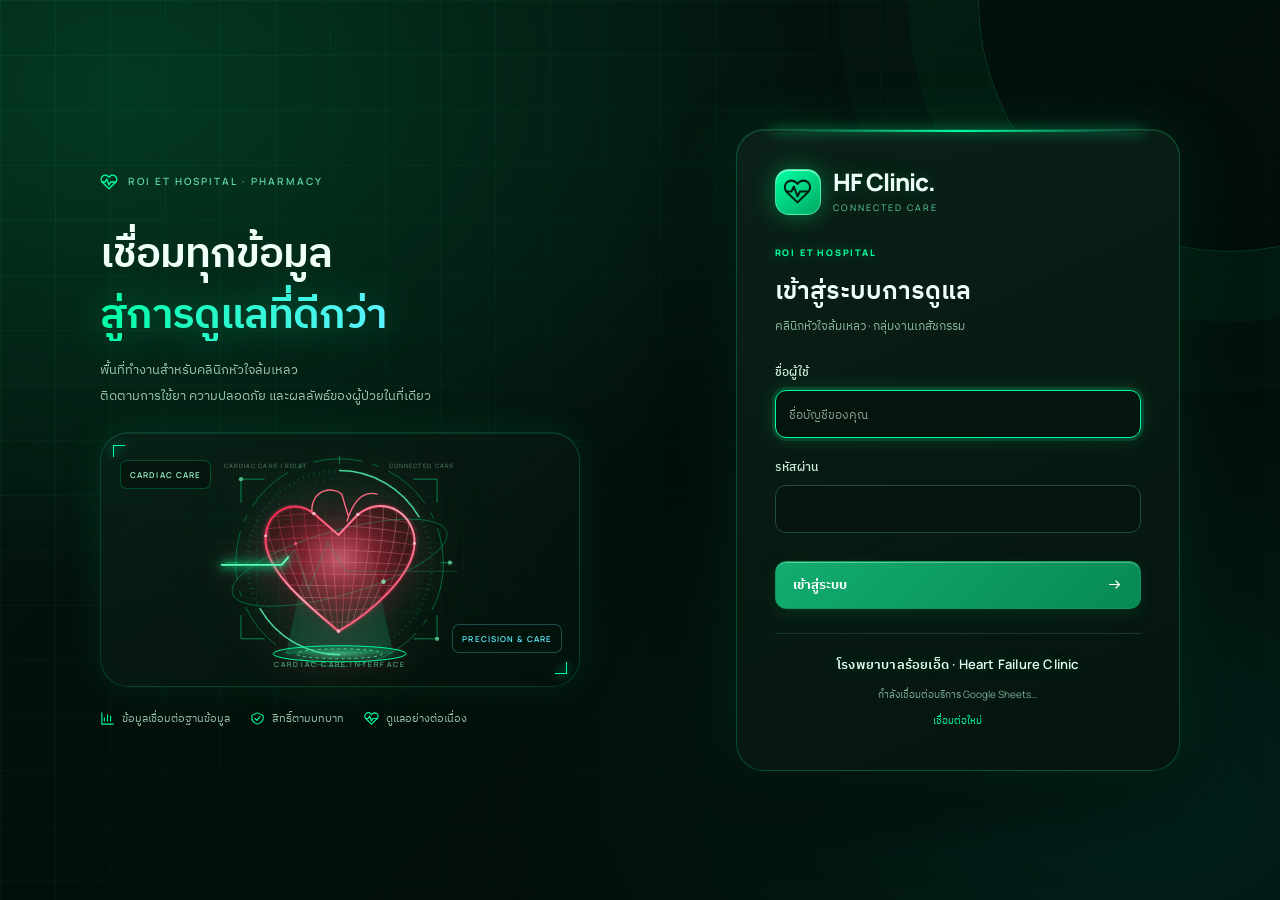
==== index.html @ 6326d5a0 "Add six-bar GDMT MTD and adherence comparison near the start of overview and printable report" ====
<!DOCTYPE html>
<html lang="th">
<head>
<meta charset="utf-8"><base target="_top">
<meta name="viewport" content="width=device-width,initial-scale=1,viewport-fit=cover">
<meta name="color-scheme" content="light">
<title>HF Clinic · โรงพยาบาลร้อยเอ็ด</title>
<link rel="preconnect" href="https://fonts.googleapis.com">
<link rel="preconnect" href="https://fonts.gstatic.com" crossorigin>
<link href="https://fonts.googleapis.com/css2?family=IBM+Plex+Sans+Thai:wght@400;500;600;700&family=Manrope:wght@400;500;600;700;800&display=swap" rel="stylesheet">
<style>
:root{--bg:#f7f9f8;--surface:#fff;--ink:#22332b;--muted:#697870;--line:#e8eeeb;--teal:#38584a;--teal-light:#e9f6f4;--navy:#22362d;--orange:#c67f31;--red:#48b980;--shadow:0 4px 22px #2f413905;--radius:18px}
*{box-sizing:border-box}body{margin:0;background:var(--bg);color:var(--ink);font-family:'Manrope','IBM Plex Sans Thai',sans-serif;font-size:14px;line-height:1.65}button,input,select,textarea{font:inherit}button,a,input,select,textarea{-webkit-tap-highlight-color:transparent}button{cursor:pointer}button:disabled{cursor:not-allowed;opacity:.55}a{color:var(--teal)}button:focus-visible,a:focus-visible{outline:3px solid #56b284;outline-offset:3px}input:focus,select:focus,textarea:focus{outline:0;border-color:var(--teal);box-shadow:0 0 0 3px #38584a14}svg.icon{width:20px;height:20px;fill:none;stroke:currentColor;stroke-width:1.7;stroke-linecap:round;stroke-linejoin:round;flex-shrink:0}.svg-defs{position:absolute;width:0;height:0;overflow:hidden}.shell{display:flex;min-height:100vh}.sidebar{width:244px;background:#fff;border-right:1px solid var(--line);position:fixed;inset:0 auto 0 0;display:flex;flex-direction:column;padding:32px 18px 20px;z-index:30}.brand{display:flex;align-items:center;gap:12px;padding:0 14px 30px}.brand-mark{height:42px;width:42px;border-radius:14px;background:var(--teal);display:grid;place-items:center;color:#fff}.brand-mark .icon{width:29px;height:29px}.brand-title{font-size:22px;font-weight:800;letter-spacing:-1px;line-height:1.15}.brand-sub{font-size:10px;color:var(--muted);letter-spacing:1.6px;margin-top:5px}.nav-caption{padding:10px 15px;font-size:10px;letter-spacing:1.7px;color:#8e9c95;font-weight:700}.nav{display:grid;gap:5px}.nav-btn{border:0;background:none;width:100%;display:flex;align-items:center;gap:12px;text-align:left;padding:12px 15px;border-radius:11px;color:#6c7a73;font-weight:500;transition:.18s}.nav-btn:hover{background:#f9fcfa;color:var(--ink)}.nav-btn.active{background:var(--teal-light);color:var(--teal);font-weight:700}.nav-btn.active:after{content:'';height:6px;width:6px;border-radius:50%;background:var(--teal);margin-left:auto}.sidebar-footer{margin-top:auto;padding:24px 12px 0}.hospital-badge{background:#f7f9f8;border-radius:13px;padding:15px;font-size:11px;color:var(--muted)}.hospital-badge strong{display:block;color:var(--ink);font-size:12px;margin-bottom:4px}.sidebar-footline{display:flex;justify-content:space-between;margin-top:17px;font-size:10px;color:#8c9b93}.main{margin-left:244px;width:calc(100% - 244px)}.topbar{height:82px;display:flex;align-items:center;justify-content:space-between;padding:0 38px;background:#ffffffd9;border-bottom:1px solid var(--line);gap:16px}.breadcrumb{color:var(--muted);font-size:12px;display:flex;align-items:center;gap:12px}.breadcrumb strong{color:var(--ink);font-weight:600}.top-actions{display:flex;align-items:center;gap:18px}.connection{display:flex;align-items:center;gap:7px;font-size:11px;color:var(--muted)}.dot{height:6px;width:6px;border-radius:50%;background:#38a68d}.avatar{width:35px;height:35px;background:#dfeeed;display:grid;place-items:center;border-radius:50%;font-weight:700;font-size:12px;color:var(--teal)}.content{max-width:1580px;margin:auto;padding:32px 38px 24px}.eyebrow{font-size:10px;letter-spacing:2px;color:var(--teal);font-weight:800;margin-bottom:5px}.page-heading{display:flex;align-items:center;justify-content:space-between;gap:20px;margin-bottom:22px}.page-heading h1{margin:0;font-weight:800;font-size:28px;letter-spacing:-.8px;line-height:1.45}.page-heading p{margin:4px 0 0;color:var(--muted);font-size:12px}.btn{border:1px solid var(--line);background:#fff;color:var(--ink);padding:9px 15px;border-radius:9px;display:inline-flex;align-items:center;justify-content:center;gap:8px;font-size:12px;font-weight:600;min-height:40px;white-space:nowrap;transition:.15s}.btn:hover{background:#f6f9f7;border-color:#b1c4ba}.btn-primary{background:var(--teal);border-color:var(--teal);color:#fff;box-shadow:0 4px 12px #38584a20}.btn-primary:hover{background:#2f4a3e;border-color:#2f4a3e}.btn .icon{width:17px;height:17px}.btn-ghost{background:transparent;border-color:transparent;color:var(--muted)}.toolbar{display:flex;flex-wrap:wrap;align-items:center;gap:10px;padding:13px 16px;background:#fff;border:1px solid var(--line);border-radius:13px;margin-bottom:22px}.toolbar-label{font-size:11px;color:var(--muted);display:flex;gap:7px;align-items:center;padding-right:4px}.toolbar input,.toolbar select{padding:7px 10px;min-height:35px;border:1px solid var(--line);border-radius:7px;background:#fafcfb;font-size:11px;color:var(--ink);min-width:0}.toolbar input[type=date]{width:137px}.toolbar .spacer{flex:1}.toolbar .search{width:210px}.hero{background:var(--navy);border-radius:20px;padding:27px 32px;color:#fff;position:relative;overflow:hidden;display:flex;align-items:center;justify-content:space-between;gap:25px;margin-bottom:22px}.hero:after{content:'';position:absolute;width:350px;height:350px;border:1px solid #ffffff12;border-radius:50%;right:60px;top:-225px;box-shadow:0 0 0 50px #ffffff05,0 0 0 100px #ffffff03;pointer-events:none}.hero .eyebrow{color:#91d4c7;letter-spacing:2px}.hero h2{margin:8px 0 5px;font-size:23px;font-weight:600;letter-spacing:-.4px}.hero p{color:#9eb5a9;font-size:11px;max-width:600px;margin:0}.hero-right{display:flex;gap:28px;position:relative;z-index:1;flex-shrink:0}.hero-stat .value{font-size:34px;font-weight:700;letter-spacing:-1px;line-height:1.3}.hero-stat .label{font-size:10px;color:#8aa798;margin-top:5px}.hero-divider{width:1px;background:#ffffff1a}.hero-heart{position:absolute;right:12px;bottom:-14px;width:185px;height:95px;opacity:.07}.stats{display:grid;grid-template-columns:repeat(6,minmax(0,1fr));gap:14px;margin-bottom:22px}.stat{background:#fff;border:1px solid var(--line);border-radius:14px;padding:17px;box-shadow:var(--shadow)}.stat-top{display:flex;justify-content:space-between;gap:6px;align-items:center;color:var(--muted);font-size:10px}.stat-icon{height:29px;width:29px;border-radius:9px;background:#f3f6f4;color:var(--teal);display:grid;place-items:center}.stat-icon .icon{height:15px;width:15px}.stat-value{font-weight:800;font-size:28px;letter-spacing:-1px;line-height:1.4;margin:12px 0 6px}.stat-bottom{font-size:9px;color:#7f8e86}.stat-bottom .good{color:var(--teal)}.grid{display:grid;grid-template-columns:1fr 1fr;gap:20px;margin-bottom:20px}.grid-wide{grid-template-columns:1.13fr 1fr}.panel{background:#fff;border:1px solid var(--line);border-radius:var(--radius);padding:22px 24px;box-shadow:var(--shadow);min-width:0}.panel-header{display:flex;align-items:flex-start;justify-content:space-between;gap:15px;margin-bottom:22px}.panel-header h3{margin:0;font-size:14px;font-weight:700}.panel-header p{margin:3px 0 0;color:var(--muted);font-size:10px}.tag{border:1px solid var(--line);background:#fafbfa;color:#718179;font-size:9px;border-radius:6px;padding:3px 7px;white-space:nowrap}.tag.teal{background:var(--teal-light);border-color:#d0eee7;color:var(--teal)}.tag.orange{background:#fff5e9;border-color:#f6e5cc;color:#ae792b}.tag.red{background:#f3fcf7;border-color:#dbf6e7;color:var(--red)}.bar-row{margin:0 0 17px}.bar-head{display:flex;justify-content:space-between;align-items:center;font-size:11px;margin-bottom:8px;gap:15px}.bar-head strong{font-size:11px;font-weight:700}.bar-head span:last-child{font-size:10px;color:var(--muted)}.bar-head span:last-child b{color:var(--ink);margin-right:7px;font-size:11px}.track{height:6px;background:#f1f5f3;border-radius:5px;overflow:hidden}.fill{height:100%;border-radius:5px;background:var(--teal);transition:width .7s ease}.bar-row:nth-child(3n) .fill{background:#56aaa4}.bar-row:nth-child(3n+1) .fill{background:#91c9ba}.legend{display:flex;gap:18px;flex-wrap:wrap;color:var(--muted);font-size:9px;margin-top:15px}.legend span{display:flex;gap:6px;align-items:center}.legend i{height:6px;width:6px;border-radius:50%;background:var(--teal);display:block}.chart{width:100%;height:202px}.chart text{font-family:'Manrope','IBM Plex Sans Thai',sans-serif;font-size:9px;fill:#809289}.chart .axis{stroke:#ecf1ee;stroke-dasharray:4}.ring-layout{display:flex;gap:30px;align-items:center}.ring{height:150px;width:150px;flex-shrink:0;position:relative}.ring svg{width:100%;height:100%;transform:rotate(-90deg)}.ring-center{position:absolute;inset:0;display:flex;flex-direction:column;align-items:center;justify-content:center}.ring-center strong{font-size:28px;letter-spacing:-1px}.ring-center span{font-size:9px;color:var(--muted)}.score-legend{display:grid;gap:10px;flex:1}.score-line{display:flex;align-items:center;gap:9px;font-size:10px}.score-line i{width:8px;height:8px;border-radius:3px}.score-line b{margin-left:auto;font-size:11px}.score-line small{color:var(--muted);width:45px;text-align:right;font-size:9px}.panel-foot{border-top:1px solid var(--line);margin-top:19px;padding-top:12px;display:flex;justify-content:space-between;font-size:10px;color:var(--muted);gap:15px}.mini-list{display:grid;gap:10px}.mini-row{display:flex;justify-content:space-between;gap:15px;font-size:11px}.mini-row span{color:var(--muted)}.mini-row strong{font-size:12px}.section-label{display:flex;justify-content:space-between;align-items:center;margin:27px 0 13px}.section-label h2{margin:0;font-size:15px;font-weight:700}.section-label span{font-size:10px;color:var(--muted)}.empty{padding:35px 12px;text-align:center;color:var(--muted)}.empty .icon{width:35px;height:35px;margin-bottom:10px;color:#9baca3}.empty strong{display:block;color:var(--ink);font-size:13px}.empty p{font-size:11px;margin:5px auto;max-width:390px}.quality{display:flex;gap:8px;flex-wrap:wrap}.quality-chip{background:#f9fbfa;border:1px solid var(--line);font-size:10px;padding:7px 10px;border-radius:8px;color:var(--muted)}.quality-chip b{margin-left:8px;color:var(--ink)}.quality-note{color:var(--muted);font-size:10px;margin:15px 0 0}.summary-text{border:1px solid var(--line);border-radius:9px;padding:12px;width:100%;min-height:105px;resize:vertical;font-size:12px;background:#fafcfb}.summary-actions{display:flex;justify-content:flex-end;margin-top:10px}.table-panel{padding:0;overflow:hidden}.table-top{padding:17px 22px;display:flex;align-items:center;justify-content:space-between;border-bottom:1px solid var(--line)}.table-top strong{font-size:13px}.table-wrap{overflow-x:auto}table{width:100%;border-collapse:collapse;text-align:left}th{font-size:10px;font-weight:600;color:var(--muted);background:#fbfcfb;padding:13px 17px;white-space:nowrap;border-bottom:1px solid var(--line)}td{padding:13px 17px;font-size:11px;border-bottom:1px solid #f2f5f3;max-width:330px;overflow-wrap:anywhere}tr:last-child td{border-bottom:0}tbody tr:hover{background:#fafdfb}.record-link{border:0;background:transparent;color:var(--teal);font-weight:700;padding:0;font-size:11px;text-align:left}.mono{font-family:'Manrope',sans-serif;font-variant-numeric:tabular-nums}.name-cell{font-weight:600;white-space:nowrap}.table-footer{border-top:1px solid var(--line);padding:13px 20px;display:flex;align-items:center;justify-content:space-between;gap:15px;font-size:10px;color:var(--muted)}.pager{display:flex;align-items:center;gap:7px}.pager .btn{min-height:31px;padding:4px 9px;font-size:10px}.notice{background:#fff8ec;border:1px solid #f3e7d2;border-radius:10px;color:#956a25;padding:12px 16px;font-size:11px;display:flex;gap:10px;align-items:flex-start;margin-bottom:20px}.notice .icon{height:16px;width:16px}.demo-banner{background:#fbefd9;color:#886026;text-align:center;padding:6px 12px;font-size:10px;position:sticky;top:0;z-index:40}.footer{display:flex;justify-content:space-between;gap:15px;color:#86968e;font-size:9px;border-top:1px solid var(--line);padding-top:17px;margin-top:28px}.footer strong{font-weight:500}.skeleton{background:linear-gradient(90deg,#edf1ef 25%,#f8faf9 50%,#edf1ef 75%);background-size:200% 100%;animation:shimmer 1.5s infinite;border-radius:10px;height:90px}.loading-grid{display:grid;grid-template-columns:repeat(3,1fr);gap:17px}.loading-text{color:var(--muted);font-size:12px;margin-bottom:20px}@keyframes shimmer{to{background-position:-200% 0}}.mobile-menu{display:none}.scrim{display:none}.fatal{max-width:650px;margin:80px auto;padding:30px}.fatal h1{font-size:24px}.fatal p{color:var(--muted)}.fatal code{font-size:11px;background:#f0f4f2;padding:3px 5px;border-radius:4px}.toast-stack{position:fixed;right:25px;bottom:25px;z-index:120;display:grid;gap:10px;max-width:440px}.toast{padding:15px 20px;background:var(--navy);color:#fff;box-shadow:0 10px 35px #23382f25;border-radius:12px;font-size:12px;display:flex;gap:10px;align-items:center}.toast.error{background:#3d805e}.modal{position:fixed;inset:0;z-index:70;background:#21342b70;backdrop-filter:blur(4px);display:flex;align-items:center;justify-content:center;padding:24px}.modal[hidden]{display:none}.dialog{width:min(1080px,100%);max-height:94vh;display:flex;flex-direction:column;border-radius:21px;background:#fff;box-shadow:0 25px 100px #21342b30;overflow:hidden}.dialog-header{padding:22px 27px;border-bottom:1px solid var(--line);display:flex;justify-content:space-between;gap:20px;align-items:center}.dialog-header h2{margin:3px 0 0;font-size:19px}.dialog-header p{margin:4px 0 0;font-size:11px;color:var(--muted)}.close-btn{border:1px solid var(--line);background:#fff;border-radius:8px;display:grid;place-items:center;height:34px;width:34px;color:var(--muted)}.form-layout{display:grid;grid-template-columns:210px 1fr;min-height:0;overflow:hidden}.form-sections{border-right:1px solid var(--line);padding:20px 14px;background:#fbfcfb;overflow-y:auto}.section-btn{display:flex;align-items:center;gap:9px;width:100%;border:0;border-radius:9px;background:none;color:var(--muted);text-align:left;font-size:11px;padding:11px;margin-bottom:5px}.section-btn.active{background:var(--teal-light);color:var(--teal);font-weight:600}.section-num{height:22px;width:22px;display:grid;place-items:center;border:1px solid #dfe7e2;border-radius:6px;font-size:9px;background:#fff;flex-shrink:0}.section-btn.active .section-num{color:#fff;background:var(--teal);border-color:var(--teal)}.form-content{padding:22px 28px;overflow-y:auto}.form-progress{font-size:10px;color:var(--muted);margin-bottom:14px}.form-group{scroll-margin-top:20px;padding-bottom:25px;border-bottom:1px solid var(--line);margin-bottom:23px}.form-group:last-child{border:0;margin-bottom:0}.form-group h3{font-size:14px;margin:0 0 17px;display:flex;align-items:center;gap:10px}.group-fields{display:grid;grid-template-columns:repeat(3,minmax(0,1fr));gap:16px}.field{min-width:0}.field.wide{grid-column:span 3}.field label{display:flex;gap:5px;font-size:11px;font-weight:500;margin-bottom:6px;align-items:center}.field .required{color:var(--red)}.field .col-ref{margin-left:auto;font-size:9px;color:#97a59e;font-weight:400}.field input,.field select,.field textarea{width:100%;border:1px solid #e2ebe6;border-radius:8px;background:#fff;padding:9px 10px;min-height:40px;font-size:12px;color:var(--ink)}.field textarea{min-height:90px;resize:vertical}.field input[readonly],.field input:disabled,.field select:disabled,.field textarea:disabled{background:#f5f8f6;color:#718179;opacity:1}.field-hint{font-size:9px;color:#81938a;margin-top:5px}.custom-input{margin-top:7px}.dialog-footer{padding:16px 27px;background:#fafcfb;border-top:1px solid var(--line);display:flex;align-items:center;justify-content:space-between;gap:16px}.dialog-footer .btn-row{display:flex;gap:9px}.form-note{font-size:10px;color:var(--muted);max-width:600px}.form-errors{border:1px solid #ccf1dc;background:#f5fdf8;border-radius:10px;padding:12px 16px;color:#429069;font-size:11px;margin-bottom:15px}.form-errors:empty{display:none}.lookup-row{display:flex;align-items:center;gap:10px;padding:10px 13px;background:#edf7f5;border-radius:9px;margin-bottom:20px;font-size:11px;color:var(--teal)}.lookup-row button{margin-left:auto}.lookup-results{display:grid;gap:5px;margin-bottom:15px}.lookup-option{border:1px solid #cfe7e2;border-radius:7px;background:#f4faf8;padding:10px;text-align:left;color:var(--teal);font-size:11px}.reference-layout{display:grid;grid-template-columns:210px 1fr;gap:20px}.reference-nav{display:grid;gap:5px;align-content:start}.reference-btn{border:1px solid transparent;background:none;text-align:left;padding:13px;border-radius:9px;color:var(--muted);font-size:11px}.reference-btn.active{background:#fff;border-color:var(--line);color:var(--teal);font-weight:600}.reference-panel{padding:22px;overflow:hidden}.reference-panel h2{font-size:17px;margin:0 0 8px}.reference-notes{color:var(--muted);font-size:11px;white-space:pre-line}.reference-grid td{vertical-align:top;font-size:10px;min-width:100px;white-space:pre-line}.reference-grid th{position:sticky;top:0}.reference-url{overflow-wrap:anywhere}.report-page{background:white;border:1px solid var(--line);border-radius:18px;padding:28px}.report-heading{text-align:center;border-bottom:2px solid var(--teal);padding-bottom:21px;margin-bottom:20px}.report-heading h2{font-size:19px;margin:8px 0}.report-heading p{font-size:11px;color:var(--muted);margin:3px}.report-meta{display:grid;grid-template-columns:repeat(4,1fr);gap:13px;margin-bottom:20px}.report-meta .field input,.report-meta .field select{font-size:11px;min-height:36px}.report-patients{display:grid;grid-template-columns:repeat(4,1fr);gap:12px;margin:20px 0}.report-count{padding:13px;border:1px solid var(--line);border-radius:9px;font-size:10px;color:var(--muted)}.report-count strong{display:block;font-size:21px;color:var(--teal);margin-top:4px}.report-table th{font-size:9px;padding:10px}.report-table td{font-size:10px;padding:10px;vertical-align:top}.report-table .metric-description{font-size:9px;color:var(--muted);margin-top:4px}.report-table textarea{width:135px;min-height:52px;border:1px solid var(--line);padding:7px;font-size:10px;border-radius:6px;resize:vertical}.report-table .metric-value{font-size:12px;font-weight:700;white-space:nowrap}.report-narrative{display:grid;grid-template-columns:repeat(3,1fr);gap:16px;margin:24px 0}.report-narrative h3{font-size:12px;margin:0 0 9px}.report-narrative textarea{width:100%;min-height:120px;border:1px solid var(--line);border-radius:8px;padding:12px;font-size:11px;resize:vertical}.signatures{display:grid;grid-template-columns:repeat(3,1fr);gap:20px}.signatures label{font-size:10px;color:var(--muted)}.signatures textarea{width:100%;border:1px dashed #d8e4dd;border-radius:8px;padding:12px;min-height:110px;font-size:10px;background:#fafdfb;resize:vertical}.report-foot{text-align:center;color:var(--muted);font-size:9px;border-top:1px solid var(--line);padding-top:17px;margin-top:24px}.print-mirror{display:none}.detail-kpis{display:grid;grid-template-columns:repeat(4,1fr);gap:16px;margin-bottom:20px}.coverage{display:grid;gap:8px}.coverage-row{display:flex;align-items:center;justify-content:space-between;padding:10px 0;border-bottom:1px solid var(--line);font-size:11px}.coverage-row:last-child{border:0}.error-panel{padding:30px;border:1px solid #d8f0e2;background:#f9fefb;border-radius:13px;color:#428e68}.toolbar small{font-size:10px;color:var(--muted)}.nowrap{white-space:nowrap}
@media(min-width:1600px){.content{padding-top:40px}.stats{gap:20px}.stat{padding:22px}.stat-value{font-size:32px}.hero{padding:32px}}
@media(max-width:1200px){.sidebar{width:218px;padding-left:12px;padding-right:12px}.main{margin-left:218px;width:calc(100% - 218px)}.content{padding:27px}.topbar{padding:0 27px}.stats{grid-template-columns:repeat(3,1fr)}.hero-right{gap:20px}.hero-stat .value{font-size:28px}.ring-layout{gap:20px}.ring{width:125px;height:125px}.panel{padding:20px}.report-meta{grid-template-columns:repeat(3,1fr)}}
@media(max-width:900px){.grid,.grid-wide{grid-template-columns:1fr}.hero{flex-wrap:wrap}.hero-right{width:100%;padding-top:13px;border-top:1px solid #ffffff16}.hero h2{font-size:20px}.page-heading h1{font-size:24px}.group-fields{grid-template-columns:repeat(2,minmax(0,1fr))}.field.wide{grid-column:span 2}.form-layout{grid-template-columns:175px 1fr}.form-content{padding:20px}.form-sections{padding:15px 8px}.section-btn{font-size:10px;padding:9px}.report-meta{grid-template-columns:repeat(2,1fr)}.detail-kpis{grid-template-columns:repeat(2,1fr)}.reference-layout{grid-template-columns:1fr}.reference-nav{display:flex;overflow-x:auto}.reference-btn{white-space:nowrap}}
@media(max-width:700px){.sidebar{transform:translateX(-100%);transition:transform .2s;width:244px}.sidebar.open{transform:none}.main{margin:0;width:100%}.scrim.open{display:block;position:fixed;inset:0;background:#21342b60;z-index:25}.mobile-menu{display:grid;place-items:center;border:0;background:transparent;color:var(--ink);padding:0}.topbar{height:64px;padding:0 18px}.breadcrumb{font-size:10px;gap:8px}.top-actions{gap:12px}.connection{font-size:9px}.avatar{height:29px;width:29px;font-size:10px}.content{padding:23px 17px}.page-heading{align-items:flex-start;gap:10px}.page-heading h1{font-size:23px}.page-heading p{font-size:10px}.page-heading .btn{font-size:10px;padding:8px 10px;min-height:35px}.eyebrow{font-size:8px}.toolbar{padding:11px;gap:7px}.toolbar-label{display:none}.toolbar input[type=date]{width:calc(50% - 16px);font-size:10px}.toolbar select{width:100%}.toolbar .spacer{display:none}.toolbar .search{width:100%}.toolbar .btn{font-size:10px;min-height:33px;padding:6px 9px}.hero{padding:23px;border-radius:15px}.hero h2{font-size:19px}.hero p{font-size:10px}.hero-stat .value{font-size:27px}.stats{gap:9px}.stat{padding:12px;border-radius:11px}.stat-top{font-size:8px;display:block}.stat-icon{display:none}.stat-value{font-size:24px;margin:9px 0 5px}.stat-bottom{font-size:8px}.panel{padding:18px;border-radius:14px}.panel-header h3{font-size:13px}.panel-header p{font-size:9px}.grid{gap:14px}.ring-layout{gap:23px}.ring{width:135px;height:135px}.footer{font-size:8px;flex-wrap:wrap}.table-panel{padding:0}.modal{padding:0}.dialog{width:100%;height:100dvh;max-height:100dvh;border-radius:0}.dialog-header{padding:17px}.dialog-header h2{font-size:16px}.form-layout{display:flex;flex-direction:column}.form-sections{display:flex;gap:5px;padding:10px;overflow:auto;flex-shrink:0;max-height:69px;border-right:0;border-bottom:1px solid var(--line)}.section-btn{width:auto;white-space:nowrap;margin:0;font-size:9px}.form-content{padding:18px}.group-fields{gap:12px}.field label{font-size:10px}.field input,.field select,.field textarea{font-size:11px}.dialog-footer{padding:13px 17px}.form-note{font-size:9px;max-width:190px}.dialog-footer .btn{font-size:10px;padding:7px 11px}.report-page{padding:18px}.report-patients{grid-template-columns:repeat(2,1fr)}.report-narrative,.signatures{grid-template-columns:1fr}.report-meta{gap:10px}.report-table textarea{width:120px}.toast-stack{right:15px;left:15px;bottom:15px}.reference-panel{padding:17px}.reference-panel h2{font-size:15px}.table-top{padding:15px}.table-footer{padding:13px}.panel-foot{font-size:9px}.lookup-row{font-size:10px;flex-wrap:wrap}.lookup-row button{margin-left:0}.detail-kpis{gap:10px}}
@media(prefers-reduced-motion:reduce){*,*:before,*:after{animation:none!important;transition:none!important;scroll-behavior:auto!important}}
@media print{@page{size:A4 landscape;margin:12mm}body{font-size:10px;background:white;-webkit-print-color-adjust:exact;print-color-adjust:exact}.sidebar,.topbar,.toolbar,.page-heading .btn,.demo-banner,.toast-stack,.modal,.footer,.summary-actions,.no-print,.pager{display:none!important}.main{margin:0;width:100%}.content{max-width:none;padding:0}.hero{padding:16px;border-radius:10px}.stats{grid-template-columns:repeat(6,1fr)}.stat{padding:10px}.stat-value{font-size:22px}.grid,.grid-wide{grid-template-columns:1fr 1fr;gap:12px}.panel,.stat,.report-count{box-shadow:none;break-inside:avoid}.panel{padding:15px}.report-page{padding:0;border:0}.report-table th,.report-table td{font-size:8px;padding:6px}.report-table .metric-description{font-size:7px}.report-meta{grid-template-columns:repeat(4,1fr)}.report-patients{grid-template-columns:repeat(4,1fr)}.report-narrative,.signatures{grid-template-columns:repeat(3,1fr)}input,select,textarea{display:none!important}.print-mirror{display:block;white-space:pre-wrap;font-size:10px;min-height:20px}.report-narrative .print-mirror,.signatures .print-mirror{border:1px solid #ddd;padding:10px;min-height:85px}.report-heading{padding-bottom:12px;margin-bottom:12px}.report-narrative{margin:16px 0}.report-foot{font-size:8px}.table-wrap{overflow:visible}.reference-nav{display:none}.reference-layout{display:block}.reference-grid td{font-size:8px;min-width:0}.chart{height:180px}.quality{gap:5px}.page-heading{margin-bottom:15px}tr{break-inside:avoid}.notice{font-size:9px}}

/* HF executive charts — aggregated, responsive, no external chart dependency. */
.hfc-chart-note{color:var(--muted);font-size:10px;line-height:1.7;margin-top:13px}
.hfc-chart-viz{width:100%;overflow:hidden}
.hfc-chart-viz svg{display:block;width:100%;height:auto;max-height:245px;overflow:visible}
.hfc-chart-viz svg text{font-family:'IBM Plex Sans Thai','Manrope',sans-serif;font-size:11px;fill:#6d8075}
.hfc-chart-legend{display:flex;flex-wrap:wrap;gap:12px;margin-top:10px;font-size:10px;color:var(--muted)}
.hfc-chart-legend span{display:flex;gap:7px;align-items:center}
.hfc-dot{width:9px;height:9px;border-radius:50%;display:inline-block;flex-shrink:0}
.hfc-donut-layout{display:flex;align-items:center;justify-content:center;gap:30px;min-height:220px;flex-wrap:wrap}
.hfc-donut{width:174px;height:174px;border-radius:50%;background:conic-gradient(#189a76 0 var(--hfc-share),#dcece5 var(--hfc-share) 100%);display:grid;place-items:center;flex-shrink:0}
.hfc-donut-core{width:124px;height:124px;border-radius:50%;background:white;display:flex;flex-direction:column;align-items:center;justify-content:center;box-shadow:0 2px 12px #154d3110}
.hfc-donut-core b{font:800 27px/1.2 'Manrope','IBM Plex Sans Thai',sans-serif;color:#196b52}
.hfc-donut-core span{color:#7a9186;font-size:10px}
.hfc-donut-details{min-width:165px;display:grid;gap:13px;font-size:12px}
.hfc-donut-details .hfc-donut-stat{display:flex;justify-content:space-between;gap:24px;align-items:center;color:#526f60}
.hfc-donut-details strong{color:#244b3d;font-size:18px}
.hfc-countrow{margin-bottom:15px}
.hfc-countlabel{display:flex;justify-content:space-between;align-items:flex-start;gap:14px;font-size:11px;margin-bottom:7px;color:#344f43}
.hfc-countlabel b{font-size:12px;color:#214d3a;white-space:nowrap}
.hfc-countlabel span{min-width:0;overflow-wrap:anywhere}
.hfc-counttrack{height:12px;background:#edf5f0;border-radius:8px;overflow:hidden}
.hfc-countfill{height:100%;min-width:0;border-radius:8px;background:#37a57c}
.hfc-kpi-title{display:flex;align-items:center;justify-content:space-between;gap:12px;font-size:11px;color:#425c50;margin:15px 0 6px}
.hfc-kpi-title strong{font-size:15px;color:#23543f}
.hfc-kpi-track{height:13px;border-radius:10px;background:#edf5f0;overflow:hidden}
.hfc-kpi-fill{height:100%;border-radius:10px;background:#298f73}
.hfc-new-section{margin-top:10px}
.hfc-new-section .section-label{margin-bottom:12px}
@media(max-width:700px){
 .hfc-donut{height:140px;width:140px}
 .hfc-donut-core{height:99px;width:99px}
 .hfc-donut-core b{font-size:22px}
 .hfc-donut-layout{gap:18px}
 .hfc-donut-details{flex:1;min-width:145px}
 .hfc-chart-viz svg{max-height:225px}
 .hfc-countlabel{font-size:10px}
}
@media print{.hfc-chart-viz svg{max-height:215px}.hfc-new-section{break-inside:avoid}}


/* 2026-10-13 clinical dashboard: GDMT contraindications and appropriateness. */
.hfc-review-head{margin-top:4px}
.hfc-review-legend{display:flex;flex-wrap:wrap;gap:12px;color:var(--muted);font-size:10px;margin-top:14px}
.hfc-review-legend span{display:flex;gap:6px;align-items:center}
.hfc-review-legend i{display:inline-block;width:10px;height:10px;border-radius:50%;flex-shrink:0}
.hfc-review-status{font-size:11px;color:var(--muted);line-height:1.7;padding:24px 8px}
.hfc-review-status strong{display:block;color:var(--ink);font-size:12px}
.hfc-review-row{margin-bottom:17px}
.hfc-review-label{display:flex;align-items:center;justify-content:space-between;gap:12px;font-size:12px;color:var(--ink);margin-bottom:7px}
.hfc-review-label strong{font-size:13px}
.hfc-review-track{width:100%;height:13px;overflow:hidden;border-radius:12px;background:#edf3ee}
.hfc-review-fill{height:100%;border-radius:12px;background:linear-gradient(90deg,#b79754,#dcba78);min-width:0}
.hfc-review-donut{width:166px;height:166px;border-radius:50%;display:grid;place-items:center;flex:0 0 auto;background:conic-gradient(#148d6f 0 var(--hfc-ok),#cf9364 var(--hfc-ok) var(--hfc-checked),#e9eeeb var(--hfc-checked) 100%)}
.hfc-review-donut-inner{width:116px;height:116px;border-radius:50%;background:#fff;display:flex;align-items:center;justify-content:center;flex-direction:column;box-shadow:0 4px 20px #123d2811}
.hfc-review-donut-inner b{font-size:24px;color:var(--ink);font-weight:800}
.hfc-review-donut-inner small{font-size:10px;color:var(--muted)}
.hfc-review-layout{display:flex;align-items:center;justify-content:center;flex-wrap:wrap;gap:27px;min-height:194px}
.hfc-review-breakdown{flex:1;min-width:185px;max-width:280px;display:grid;gap:12px}
.hfc-review-breakdown .entry{display:flex;align-items:center;justify-content:space-between;gap:12px;color:var(--ink);font-size:11px}
.hfc-review-breakdown .entry b{font-size:17px;color:var(--ink)}
.hfc-review-footer{color:var(--muted);font-size:10px;line-height:1.7;margin-top:14px}
.hfc-review-subheading{font-size:11px;font-weight:700;color:var(--ink);margin:18px 0 7px}
.hfc-review-pheno{display:flex;flex-wrap:wrap;gap:10px}
.hfc-review-pheno .ph{border-radius:10px;background:#f5faf6;border:1px solid #e2eee7;padding:9px 13px;flex:1;min-width:112px}
.hfc-review-pheno .ph b{font-size:15px;display:block;color:#21725a}
.hfc-review-pheno .ph span{font-size:10px;color:var(--muted)}
@media(max-width:700px){.hfc-review-layout{gap:16px}.hfc-review-donut{width:135px;height:135px}.hfc-review-donut-inner{height:96px;width:96px}.hfc-review-donut-inner b{font-size:19px}.hfc-review-breakdown{min-width:160px}.hfc-review-pheno .ph{min-width:105px}}


/* Executive_Dashboard chart replicas | fixed audited sheet snapshot; responsive and aggregate only */
.hfc-execdash-section{margin:24px 0 12px}
.hfc-execdash-heading{display:flex;flex-wrap:wrap;justify-content:space-between;align-items:center;gap:10px;margin-bottom:13px}
.hfc-execdash-heading h2{margin:0;font-size:17px;letter-spacing:-.3px;color:var(--ink)}
.hfc-execdash-asof{font-size:10px;color:#476f60;background:#ecf7f1;border:1px solid #cee9dc;border-radius:100px;padding:5px 10px}
.hfc-execdash-alert{font-size:11px;line-height:1.7;color:#86672c;padding:10px 12px;border-radius:10px;background:#fff7e8;border:1px solid #f4e7ca;margin-bottom:16px}
.hfc-execdash-list{display:grid;gap:12px}
.hfc-execdash-row{border:1px solid #eef3f0;background:#fbfdfb;border-radius:10px;padding:10px 12px}
.hfc-execdash-rownames{display:flex;align-items:center;gap:14px;justify-content:space-between;margin-bottom:6px}
.hfc-execdash-rownames strong{font-size:11px;color:#2c5645}
.hfc-execdash-rownames span{font-size:11px;color:#557367;white-space:nowrap}
.hfc-execdash-track{height:13px;position:relative;border-radius:9px;background:#e7f0eb;overflow:visible}
.hfc-execdash-bar{height:100%;border-radius:9px;background:linear-gradient(90deg,#279f76,#4cc4a0);min-width:0}
.hfc-execdash-target{position:absolute;top:-3px;bottom:-3px;width:2px;background:#3a5770;border-radius:2px;transform:translateX(-1px)}
.hfc-execdash-detail{font-size:9px;color:#6e8279;margin-top:7px;line-height:1.5}
.hfc-execdash-status{margin-left:8px;font-size:9px;border-radius:5px;padding:2px 6px;background:#e4f5ea;color:#227650}
.hfc-execdash-classes{display:grid;grid-template-columns:repeat(4,minmax(0,1fr));gap:15px;min-height:265px;align-items:end}
.hfc-execdash-class{min-width:0;text-align:center;display:flex;flex-direction:column;justify-content:flex-end;align-items:center;gap:9px;height:100%}
.hfc-execdash-classcol{height:175px;width:min(58px,65%);background:#edf4f0;border-radius:10px 10px 5px 5px;position:relative;display:flex;align-items:flex-end;overflow:hidden}
.hfc-execdash-classfill{width:100%;min-height:0;border-radius:10px 10px 5px 5px;background:linear-gradient(0deg,#18886a,#74cbb1)}
.hfc-execdash-class strong{font-size:15px;color:#1d7558}
.hfc-execdash-class .hfc-execdash-classname{font-size:10px;font-weight:700;color:#405e50;overflow-wrap:anywhere}
.hfc-execdash-class small{font-size:10px;color:#7a8a80}
.hfc-execdash-source{font-size:10px;line-height:1.6;color:var(--muted);margin:14px 0 0}
@media(max-width:700px){
.hfc-execdash-heading h2{font-size:15px}
.hfc-execdash-classes{gap:7px;min-height:240px}
.hfc-execdash-classcol{height:150px;width:min(46px,72%)}
.hfc-execdash-class strong{font-size:12px}
.hfc-execdash-class .hfc-execdash-classname{font-size:9px;line-height:1.5}
.hfc-execdash-class small{font-size:9px}
.hfc-execdash-rownames{align-items:flex-start}
.hfc-execdash-rownames strong{max-width:63%}
.hfc-execdash-status{display:inline-block;margin-left:0}
}
@media print{.hfc-execdash-section{break-inside:avoid}.hfc-execdash-classcol,.hfc-execdash-bar{print-color-adjust:exact;-webkit-print-color-adjust:exact}}

.hfc-review-backup{border:1px solid #f1dda8;background:#fffbef;color:#73572c;padding:12px 13px;border-radius:11px;line-height:1.7;font-size:11px;margin-bottom:17px}
.hfc-review-backup strong{display:block;font-size:12px;margin-bottom:3px;color:#835c22}
.hfc-review-backup b{color:#724819}
.hfc-review-backup-small{display:block;font-size:10px;margin-top:4px}

/* FMT coverage must describe unique eligible HFrEF patients, never visit denominator. */
.hero-fmt-note{margin-top:6px;color:#9bbfac;font-size:9px;line-height:1.55;max-width:300px}
.hero-fmt-note b{color:#62ffc0;font-size:12px}
@media(max-width:700px){.hero-fmt-note{font-size:8px;max-width:190px}.hero-fmt-note b{font-size:10px}}

@media(max-width:700px){#hfcLimitationAnalysis .stats{grid-template-columns:1fr}#hfcLimitationAnalysis .bar-head{align-items:flex-start;gap:8px;flex-wrap:wrap}#hfcLimitationAnalysis .bar-head strong{font-size:14px}}.hfc-limitation-detail{padding:14px 0;border-bottom:1px solid var(--border,#dbe8e1)}.hfc-limitation-detail summary{cursor:pointer;font-weight:700;line-height:1.6}.hfc-limitation-detail[open] summary{margin-bottom:18px}
.hfc-early-gdmt{margin:22px 0;break-inside:avoid}.hfc-early-scroll{overflow-x:auto;padding:8px 0}.hfc-early-scroll svg{display:block;width:100%;min-width:650px;height:auto}.hfc-early-table{width:100%;font-size:13px;border-collapse:collapse}.hfc-early-table th,.hfc-early-table td{padding:9px 12px;border-bottom:1px solid #e1ebe6;text-align:left}.hfc-early-table thead{background:#f0f6f3}@media print{.hfc-early-scroll{overflow:visible}.hfc-early-scroll svg{min-width:0;width:100%}.hfc-early-gdmt .panel{box-shadow:none}.hfc-early-table{font-size:10px}}
</style>
<style>
/* Luminous clinical workspace — pearl, emerald and luminous mint. */
@media screen{
:root{--bg:#f3faf6;--surface:#fff;--ink:#2b4539;--muted:#5f766a;--line:#e1ede6;--teal:#1d8953;--teal-light:#eaf9f0;--navy:#375749;--orange:#ad761c;--red:#44b77d;--shadow:0 6px 24px #306e4f0a;--radius:20px}
body{background:radial-gradient(ellipse at 95% 0%,#e1f9eb85,transparent 40%),radial-gradient(ellipse at 15% 75%,#eaf8f050,transparent 45%),#f3faf6;background-attachment:fixed;color:var(--ink)}
body:before{content:'';position:fixed;inset:0;z-index:-1;background-image:radial-gradient(#63997e14 .65px,transparent .65px);background-size:22px 22px;pointer-events:none}
.sidebar{background:#ffffffdd;border-right:1px solid #e1eee7;backdrop-filter:blur(24px);padding-top:28px;box-shadow:5px 0 35px #367a5804}
.brand-mark{background:linear-gradient(145deg,#38bd7a,#239059);border:1px solid #ffffffb0;color:#fff;box-shadow:0 7px 17px #31a76c2b,inset 0 1px 0 #ffffff75;border-radius:14px}
.brand-title{color:#2a4438;font-weight:800}.brand-sub{color:#638c77;letter-spacing:2px}.nav-caption{color:#6d877a;font-size:10px;letter-spacing:1.8px}
.nav-btn{color:#4f6b5d;font-size:13px;padding:12px 14px;border:1px solid transparent;transition:background .18s,box-shadow .18s,transform .18s}.nav-btn:hover{background:#f4fbf7;color:#1b834f;transform:translateX(2px)}
.nav-btn.active{background:linear-gradient(110deg,#ebfaf1,#f7fdfa);color:#1e8b54;border:1px solid #cff0dd;box-shadow:inset 3px 0 0 #31b070,0 3px 10px #30956208}.nav-btn.active:after{background:#2aad6b;box-shadow:0 0 7px #33b97646}
.hospital-badge{background:linear-gradient(125deg,#f6fcf9,#f2f9f5);border:1px solid #e3f1e9;color:#638071;border-radius:15px}.hospital-badge strong{color:#3c5e4f}.sidebar-footline{color:#6b8779;font-size:9px}
.topbar{background:#ffffffc7;backdrop-filter:blur(20px);border-color:#e1efe7;position:sticky;top:0;z-index:20;box-shadow:0 3px 16px #45665503}.breadcrumb{color:#647c70}.breadcrumb strong{color:#3b594c}.top-actions{gap:12px}
.connection{color:#4f6e5e;padding:6px 10px;border:1px solid #dcebe2;border-radius:25px;background:#f2fbfa;font-size:10px}.dot{box-shadow:0 0 0 3px #38a68d12}
.avatar{background:linear-gradient(135deg,#e5faee,#eef9f3);color:#24935b;border:1px solid #d5eee0}.content{padding-top:30px}
.eyebrow{color:#23925a;letter-spacing:2px;font-size:10px}.page-heading h1{color:#2c473b;font-size:29px;font-weight:700;letter-spacing:-.6px}.page-heading p{color:#637e70;font-size:12px}
.btn{background:#ffffffd9;border:1px solid #d9ede2;color:#355645;border-radius:11px;padding:10px 16px;box-shadow:0 2px 3px #2e6c4d03;transition:transform .18s,box-shadow .18s,background .18s}.btn:hover{background:#f5fcf8;border-color:#c0e6d0;box-shadow:0 5px 12px #3c96690b;transform:translateY(-1px)}
.btn-primary{background:linear-gradient(115deg,#279e62,#1f8652);border-color:#24965d;color:#fff;font-weight:600;box-shadow:0 6px 15px #249a5f23,inset 0 1px 0 #ffffff32}.btn-primary:hover{background:linear-gradient(115deg,#2eac6d,#208f57);border-color:#279d62;box-shadow:0 8px 18px #269b6032}.btn-ghost{background:transparent;border-color:transparent;color:#577767;box-shadow:none}
.toolbar{border-radius:15px;background:#ffffffbc;border-color:#e1f0e7;box-shadow:0 4px 15px #4f77630a;backdrop-filter:blur(20px);padding:13px 16px}.toolbar-label{color:#5c786a;font-size:11px}.toolbar input,.toolbar select{background:#f9fcfa;border-color:#e0efe6;color:#355545;color-scheme:light;border-radius:8px;font-size:11px}
input:focus,select:focus,textarea:focus{border-color:#45b57d!important;box-shadow:0 0 0 3px #3ebd7d12!important}button:focus-visible,a:focus-visible{outline:3px solid #3faf77;outline-offset:3px}
.hero{display:grid;grid-template-columns:1.2fr .95fr .8fr;gap:20px;min-height:245px;padding:28px 32px;background:radial-gradient(ellipse at 56% 40%,#e9faf0dd,transparent 40%),linear-gradient(112deg,#f8fefb,#f3fcf7 62%,#eefbf4);border:1px solid #d0eddd;border-radius:24px;box-shadow:0 12px 30px #43996e0c,inset 0 1px 0 #fff;color:var(--ink);isolation:isolate}
.hero:before{content:'';position:absolute;inset:0;z-index:-1;background-image:linear-gradient(#43b97e09 1px,transparent 1px),linear-gradient(90deg,#43b97e09 1px,transparent 1px);background-size:28px 28px;mask-image:linear-gradient(90deg,transparent,#000 50%,transparent);pointer-events:none}
.hero:after{width:340px;height:340px;border-color:#45bd8116;top:-220px;right:-50px;box-shadow:0 0 0 45px #41c08006,0 0 0 90px #73cc9f05;z-index:-1}.hero h2{color:#335043;font-size:27px;max-width:370px;line-height:1.5;font-weight:600;letter-spacing:-.5px;text-wrap:balance}.hero p{color:#5d7c6c;font-size:11px;max-width:360px;line-height:1.9}.hero .eyebrow{color:#2d9460;font-size:8px;letter-spacing:1.8px}
.hero-right{flex-direction:column;gap:17px;width:auto;padding:17px 18px;border:1px solid #ffffffbd;border-radius:16px;background:#ffffff6b;box-shadow:0 8px 24px #469e7209;backdrop-filter:blur(14px);align-self:center}.hero-divider{display:none}.hero-stat .value{color:#1f8150;font-size:33px;font-weight:700;text-shadow:none}.hero-stat .label{color:#547966;font-size:10px}.hero-heart{display:none}
.holo-heart{position:relative;height:195px;display:grid;place-items:center;filter:drop-shadow(0 8px 15px #36a36c20)}.holo-heart svg{width:100%;height:100%;max-width:255px;overflow:visible}.holo-meta{position:absolute;bottom:-2px;color:#537a66;font:8px 'Manrope',sans-serif;letter-spacing:2px}
.holo-pulse{animation:holoPulse 3s ease-in-out infinite}@keyframes holoPulse{0%,100%{opacity:.55}50%{opacity:1}}
.hero-badge{display:inline-flex;align-items:center;gap:7px;margin-top:16px;padding:5px 10px;border:1px solid #c3e5d2;background:#ffffff7a;border-radius:20px;color:#3e8963;font-size:8px;letter-spacing:1px}.hero-badge i{width:5px;height:5px;border-radius:50%;background:#369e6a;box-shadow:0 0 0 3px #369e6a14}
.stat{background:linear-gradient(145deg,#fffffff5,#f8fefbe8);border:1px solid #dcefe4;border-radius:18px;position:relative;overflow:hidden;box-shadow:0 4px 17px #4b776108;transition:transform .18s,box-shadow .18s}.stat:hover{transform:translateY(-3px);box-shadow:0 10px 25px #357e5911}.stat:before{content:'';height:2px;position:absolute;top:0;left:20px;right:20px;background:linear-gradient(90deg,transparent,#6ad39e66,transparent)}
.stat-top{color:#577767;font-size:10px}.stat-icon{background:#f1fbf5;color:#27975f;border:1px solid #def4e8}.stat-value{color:#3b5d4e;font-weight:700;font-size:29px}.stat-bottom{color:#678073;font-size:10px}.stat-bottom .good{color:#188b83}
.panel{background:linear-gradient(145deg,#ffffffee,#ffffffdb);border-color:#e1eee7;border-radius:20px;box-shadow:0 5px 24px #35745408;backdrop-filter:blur(16px)}.panel-header h3{color:#3c5d4e;font-weight:600;font-size:14px}.panel-header p{color:#678174;font-size:11px}
.tag{background:#f5fbf8;border-color:#e1eee7;color:#5a7a6a;font-size:10px;border-radius:6px}.tag.teal{background:#e9f8f5;border-color:#d0eae4;color:#207e73}.tag.orange{background:#fff7e9;border-color:#f2e1bc;color:#916517}.tag.red{background:#f3fcf7;border-color:#d4f2e1;color:#46966e}
.bar-head strong{font-size:12px;color:#3b5c4b;font-weight:500}.bar-head span:last-child{color:#678274;font-size:10px}.bar-head span:last-child b{color:#2e9461;font-size:12px}.track{background:#f1f8f4;height:6px;box-shadow:inset 0 1px 1px #62997d08}.fill{background:linear-gradient(90deg,#44bd80,#2a9a62);box-shadow:none}.bar-row:nth-child(3n) .fill{background:linear-gradient(90deg,#4bac7b,#309361)}.bar-row:nth-child(3n+1) .fill{background:linear-gradient(90deg,#60c190,#46ae7a)}
.chart .axis{stroke:#e3f1e9}.chart text{fill:#658173}.chart{filter:none}.ring-center strong{color:#347454;font-weight:700}.ring-center span,.score-line small{color:#668073}.score-line{color:#557464;font-size:11px}.panel-foot{border-color:#e5f1ea;color:#608070;font-size:11px}.mini-row span{color:#617d6f}.mini-row strong{color:#306d4e}.section-label h2{color:#385c4a;font-weight:600}.section-label span{color:#668073;font-size:11px}
.quality-chip{background:#f7fcf9;border-color:#e1f0e7;color:#5c796a}.quality-chip b{color:#33895e}.quality-note{color:#627a6e;font-size:11px}.summary-text{background:#fafdfb;border-color:#dbf0e4;color:#3c5d4c;font-size:12px}
.table-top{border-color:#e1eee7}.table-top strong{font-weight:600;color:#375747}th{background:#f6fbf8;color:#597768;border-bottom-color:#ddf0e5;font-size:11px}td{color:#416050;border-bottom-color:#edf4f0;font-size:12px}tbody tr:hover{background:#f8fefb}.record-link{color:#21965b;font-size:12px}.table-footer{border-color:#e1eee7;color:#648273}.name-cell{color:#3f5b4e}
.notice{background:#fff9ed;border-color:#f0e1c2;color:#916c2e;border-radius:12px}.empty{color:#678877}.empty strong{color:#416151}.empty .icon{color:#84ae99}.footer{border-color:#deeee5;color:#688275;font-size:10px}.skeleton{background:linear-gradient(90deg,#eaf5ef 25%,#f8fdfa 50%,#eaf5ef 75%);background-size:200% 100%}
.dialog{background:#fff;border:1px solid #daefe3;box-shadow:0 30px 100px #33504340}.modal{background:#2a443855;backdrop-filter:blur(9px)}.dialog-header{border-color:#e4f1ea;background:linear-gradient(110deg,#f8fefb,#f1fbf5)}.dialog-header h2{color:#3b5d4e;font-weight:600}.dialog-header p{color:#648574}.close-btn{background:#fff;border:1px solid #d9ede2;color:#567c69;box-shadow:0 3px 10px #33725208}
.form-sections{background:#f8fcfa;border-color:#e6f2eb}.section-btn{color:#5d7c6c;font-size:11px}.section-btn.active{color:#1f9359;background:#edfaf3}.section-num{background:#fff;border-color:#e1efe7;color:#5f8c75}.section-btn.active .section-num{background:#e6f9ee;color:#2a9961;border-color:#c7ead6}.group-heading{border-color:#e6f2eb;color:#416d57}.group-heading h3{color:#345746}.form-content{background:#fff}
.field label{color:#3e614f;font-size:12px}.col-ref{color:#668f7a;background:#f1f8f4;font-size:9px}.field input,.field select,.field textarea{background:#f8fefb;border-color:#dbeee3;color:#355545;border-radius:9px;font-size:12px;color-scheme:light}.field input:disabled,.field select:disabled,.field textarea:disabled{background:#f3f9f6;color:#5e7d6d}.field .required{color:#5ec993}.field-hint{color:#698476;font-size:10px}.field input::placeholder{color:#87a495}.dialog-footer{background:#f9fdfb;border-color:#e1efe7}.form-note{color:#668977}
.lookup-row{background:#f2fbf6;border:1px solid #d6f1e2;color:#4f7e66}.lookup-option{background:#fff;border-color:#d0ebdc;color:#318d5f}.form-errors,.error-panel{background:#f5fdf8;border-color:#d4f4e2;color:#43996e}.form-errors:empty{display:none}.reference-btn{color:#5c7b6b}.reference-btn.active{background:#eefbf4;border-color:#ceeedc;color:#25945c}.reference-notes{color:#627e70}
.report-page{background:#fff;border-color:#e1eee7;box-shadow:0 8px 30px #375d4a08}.report-heading{border-bottom-color:#54b785}.report-heading h2{color:#355746;font-weight:600}.report-count{border-color:#dbefe4;background:#f6fbf8}.report-count strong{color:#2f875b}.report-table textarea,.report-narrative textarea,.signatures textarea{background:#fafdfb;color:#405f4f;border-color:#daede2}.signatures label{color:#5e7a6c}.report-foot{border-color:#e3f0e9;color:#739081}
.toast{background:#e8f7f3;border:1px solid #baded4;color:#256e61;box-shadow:0 12px 30px #286a5b16}.toast.error{background:#f3fcf7;border-color:#ccefdb;color:#44966d}.legend{color:#658374;font-size:10px}.legend i{box-shadow:none}
@media(max-width:1200px){.hero{grid-template-columns:1.1fr .85fr .85fr;padding:25px;gap:15px}.hero h2{font-size:23px}.hero-right{padding:15px}.hero-stat .value{font-size:29px}.content{padding:27px}.top-actions{gap:8px}}
@media(max-width:900px){.hero{grid-template-columns:1.2fr 1fr;min-height:0}.hero-right{grid-column:span 2;flex-direction:row;justify-content:space-between;align-items:center;width:100%;gap:25px}.holo-heart{height:185px}.hero h2{font-size:25px}}
@media(max-width:700px){.sidebar{background:#fffffff7}.content{padding:22px 16px}.topbar{padding:0 13px;position:sticky}.page-heading{flex-wrap:wrap}.page-heading h1{font-size:24px}.page-heading p{font-size:11px}.hero{grid-template-columns:1.15fr .85fr;padding:22px 19px;gap:10px;border-radius:20px}.hero h2{font-size:21px;line-height:1.5}.hero p{font-size:10px}.hero .eyebrow{font-size:7px;letter-spacing:.8px}.hero-badge{font-size:7px;letter-spacing:.4px;padding:4px 7px}.holo-heart{height:150px}.holo-meta{font-size:6px;letter-spacing:1px}.hero-right{padding:12px 13px;gap:15px}.hero-stat .value{font-size:29px}.hero-stat .label{font-size:9px}.stat{border-radius:14px;padding:13px 11px}.stat-value{font-size:24px}.stat-bottom{font-size:8px}.stat-top{font-size:9px}.panel{border-radius:17px}.panel-header p{font-size:10px}.footer{font-size:9px}.tag{font-size:9px}.field label{font-size:11px}.field input,.field select,.field textarea{font-size:12px}.form-sections{border-color:#e1efe7}.toolbar input[type=date]{font-size:11px}.toolbar .btn{font-size:11px}.report-page{border-radius:17px}}
}
@media print{.holo-heart,.hero-badge{display:none}.hero{display:flex;min-height:0}.hero-right{flex-direction:row;border:0;padding:0}.hero-right .value{color:#fff}.hero-heart{display:none}}

</style>

<style>
[hidden]{display:none!important}
.session-user{display:flex;flex-direction:column;font-size:11px;color:#3a5e4c;line-height:1.5}.session-user small{color:#6a8a7a;font-size:10px}.session-btn{padding:6px 10px;font-size:10px;min-height:32px}
.login-screen{min-height:100dvh;display:grid;place-items:center;padding:45px 36px;background:radial-gradient(ellipse at 10% 10%,#cff4df9c,transparent 48%),radial-gradient(ellipse at 85% 85%,#e0f4e94a,transparent 38%),linear-gradient(130deg,#f8fefb,#f2fbf6);position:relative;isolation:isolate;overflow:hidden}
.login-screen:before{content:'';position:absolute;inset:0;background-image:linear-gradient(#76af920a 1px,transparent 1px),linear-gradient(90deg,#76af920a 1px,transparent 1px);background-size:55px 55px;mask-image:linear-gradient(135deg,#000,transparent 85%);pointer-events:none;z-index:-1}.login-screen:after{content:'';position:absolute;width:500px;height:500px;right:-200px;top:-250px;border:1px solid #8bccac2b;border-radius:50%;box-shadow:0 0 0 70px #8bcaaa08,0 0 0 140px #8bcaaa06;z-index:-1}
.login-layout{width:min(1080px,100%);display:grid;grid-template-columns:1.25fr 1fr;gap:80px;align-items:center}.login-visual{position:relative;padding:12px 0}.login-identity{display:flex;gap:10px;align-items:center;color:#4e7762;font-size:10px;letter-spacing:2px;font-weight:600}.login-identity .icon{color:#299860;width:18px;height:18px}.login-visual h2{margin:30px 0 15px;font-size:42px;letter-spacing:-1px;line-height:1.45;font-weight:600;color:#355346;text-wrap:balance}.login-visual h2 span{background:linear-gradient(95deg,#2a9b62,#4aaa7a);background-clip:text;-webkit-background-clip:text;color:transparent}.login-intro{color:#638172;font-size:13px;max-width:430px;line-height:1.95}
.login-hud{position:relative;margin:24px 0 22px;height:255px;display:grid;place-items:center;max-width:480px;border:1px solid #d6ede099;border-radius:28px;background:linear-gradient(140deg,#ffffff80,#f8fefb3d);box-shadow:inset 0 1px 0 #fff,0 14px 35px #4092690a;backdrop-filter:blur(15px)}.login-hud:before{content:'';position:absolute;inset:17px;background-image:linear-gradient(#42aa760a 1px,transparent 1px),linear-gradient(90deg,#42aa760a 1px,transparent 1px);background-size:23px 23px;border-radius:18px;mask-image:radial-gradient(ellipse,#000,transparent 78%)}.login-hud .holo-heart{height:225px;width:280px}.login-hud .holo-heart svg{max-width:275px}.login-hud .holo-meta{font-size:7px;bottom:3px;letter-spacing:2.2px}.login-orbit-label{position:absolute;font-size:8px;font-weight:600;letter-spacing:1.1px;color:#618975;padding:7px 9px;background:#ffffffab;border:1px solid #d3eedf88;border-radius:7px;backdrop-filter:blur(10px);z-index:1}.login-orbit-label.first{top:27px;left:19px}.login-orbit-label.second{bottom:33px;right:17px;color:#5ba47f;border-color:#d5eddf7a}.login-hud .hud-corner{position:absolute;height:12px;width:12px;border-color:#5ab587;border-style:solid;opacity:.6}.hud-corner.tl{left:12px;top:12px;border-width:1px 0 0 1px}.hud-corner.br{right:12px;bottom:12px;border-width:0 1px 1px 0}
.login-features{display:flex;gap:20px;flex-wrap:wrap;font-size:11px;color:#5f7c6d}.login-features span{display:flex;align-items:center;gap:7px}.login-features .icon{height:15px;width:15px;color:#349e69}
.login-card{position:relative;width:100%;padding:38px;border:1px solid #fffffff2;border-radius:28px;background:linear-gradient(155deg,#ffffffeb,#ffffffbf);box-shadow:0 25px 65px #377e5a14,inset 0 1px 0 #fff,0 0 0 1px #c5e2d229;backdrop-filter:blur(24px)}.login-card:before{content:'';position:absolute;top:0;left:35px;right:35px;height:2px;background:linear-gradient(90deg,transparent,#6ccc9c88,transparent)}.login-card .brand{padding:0 0 30px}.login-card .brand-mark{height:46px;width:46px}.login-card .brand-title{font-size:24px}.login-card .brand-sub{font-size:9px;letter-spacing:2px}.login-card .eyebrow{font-size:9px;letter-spacing:1.8px}.login-card h1{font-size:25px;font-weight:600;margin:9px 0 5px;color:#3a5b4c}.login-card>p{font-size:12px;color:#688476;margin:0 0 27px}.login-card .field{margin-bottom:19px}.login-card input{height:48px;background:#f9fdfbe6;color:#2f6449;border-color:#dbeee3;padding:11px 13px;border-radius:11px}.login-card label{color:#476b59;font-size:12px;font-weight:500;margin-bottom:8px}.login-card .btn{width:100%;margin-top:9px;min-height:48px;font-size:13px;border-radius:11px;justify-content:space-between;padding:12px 17px}.login-footer{margin-top:24px;padding-top:20px;border-top:1px solid #e4f2ea;color:#698a79;font-size:10px;text-align:center}.login-error{color:#4c9e75;font-size:12px;white-space:pre-wrap;margin:12px 0}.login-error:empty{margin:0}
.password-dialog{width:min(430px,calc(100vw - 30px));background:#fff;border:1px solid #d8f0e2;border-radius:22px;padding:28px;box-shadow:0 20px 80px #34524540;color:#385546}.password-dialog h2{margin:0 0 17px;font-size:19px}.password-dialog .field{margin:15px 0}.password-actions{display:flex;justify-content:flex-end;gap:8px;margin-top:20px}
.executive-actions{display:flex;gap:8px;flex-wrap:wrap}.executive-document{background:#fffffff2;border:1px solid #e1efe7;border-radius:22px;padding:32px;box-shadow:0 8px 30px #3d675208}.executive-index{display:flex;gap:7px;flex-wrap:wrap;margin:20px 0 27px}.executive-index a{text-decoration:none;color:#357a57;border:1px solid #d9f0e3;border-radius:8px;padding:7px 10px;background:#f7fcf9;font-size:10px;transition:background .15s}.executive-index a:hover{background:#ebf9f1}.executive-section{margin:29px 0 36px;scroll-margin-top:110px}.executive-section h2{color:#317754;font-size:18px;margin:0 0 15px;font-weight:600}.executive-section>p{font-size:12px;color:#4f6f5f;line-height:1.95}.executive-table{margin:23px 0;border:1px solid #dfeee5;border-radius:14px;overflow:hidden;background:#fff;break-inside:auto}.executive-table h3{font-size:13px;margin:0;padding:15px 17px;color:#365746;border-bottom:1px solid #e1efe7;background:#fafdfb}.executive-table td{font-size:12px;vertical-align:top;max-width:550px;min-width:75px}.executive-table th{white-space:normal;font-size:11px}.table-explanation{padding:14px 17px;margin:0;font-size:11px;line-height:1.95;color:#607a6d;background:#fafdfb;border-top:1px solid #e5f1ea}.table-explanation strong{color:#3c8f65;font-size:10px}
.account-layout{display:grid;grid-template-columns:330px 1fr;gap:20px;align-items:start}.account-layout .field{margin-bottom:17px}.account-active{display:flex;align-items:center;gap:9px;font-size:12px;margin:20px 0}.account-active input{accent-color:var(--teal)}#passwordHint{font-size:9px;color:#6e907f;margin-left:auto}
@media(max-width:1200px){.login-layout{gap:50px;width:min(1000px,100%)}.login-visual h2{font-size:37px}.login-card{padding:34px}}
@media(max-width:1000px){.session-user{display:none}.account-layout{grid-template-columns:1fr}.session-btn{font-size:9px}.top-actions{gap:8px}.login-layout{gap:35px;grid-template-columns:1fr 1fr}.login-visual h2{font-size:32px}.login-identity{font-size:9px;letter-spacing:1px}.login-hud{height:235px}.login-hud .holo-heart{width:250px;height:210px}.login-features{gap:12px;font-size:10px}.login-card{padding:29px}.connection{font-size:9px;padding:5px 7px}}
@media(max-width:760px){.login-screen{padding:30px 22px}.login-layout{max-width:460px;grid-template-columns:1fr;gap:25px}.login-visual{padding:0}.login-visual h2{font-size:27px;line-height:1.4;margin:19px 0 8px}.login-visual h2 br{display:none}.login-intro{font-size:11px;margin:0;line-height:1.8}.login-hud{display:none}.login-features{margin-top:14px;gap:15px}.login-identity{font-size:9px}.login-card{padding:28px;border-radius:23px}.login-card .brand{padding-bottom:23px}.login-card h1{font-size:23px}.login-card>p{font-size:11px;margin-bottom:23px}.login-card input{height:46px}.login-footer{margin-top:21px;padding-top:17px}}
@media(max-width:700px){.topbar{padding:0 13px}.top-actions{gap:5px}.connection{display:none}.session-btn{padding:5px 7px;font-size:8px}.breadcrumb{gap:6px;font-size:9px}.executive-document{padding:18px}.executive-section h2{font-size:16px}.executive-actions{gap:5px}.executive-actions .btn{font-size:10px;padding:7px}.page-heading{flex-wrap:wrap}.executive-index a{font-size:9px}.executive-table td{font-size:11px}.table-explanation{font-size:10px}.account-layout{gap:15px}}
@media print{.session-user,.session-btn,.executive-actions,.login-screen{display:none!important}.executive-document{background:#fff;border:0;padding:0;box-shadow:none}.executive-section h2{color:#38584a}.executive-section>p{color:#2e443a;font-size:10px}.executive-table{background:#fff;border-color:#e0e8e3}.executive-table h3{color:#38584a;border-color:#e0e8e3}.executive-table td{font-size:9px;color:#2e443a;min-width:0}.executive-table th{color:#fff;background:#22362d}.table-explanation{color:#475c51;background:#f5f8f6;border-color:#e0e8e3;font-size:9px}.table-explanation strong{color:#38584a}.executive-section{margin:18px 0}}

</style>

<style>
/* Emerald palette: vivid green accents and luminous mint glass. */
@media screen{
:root{--bg:#f4fcf7;--ink:#30463c;--muted:#63786d;--line:#dcf1e5;--teal:#2c9c64;--teal-light:#f3fcf7;--navy:#376651;--shadow:0 6px 24px #3b7e5c0a}
body{background:radial-gradient(ellipse at 95% 0%,#e6faef85,transparent 40%),radial-gradient(ellipse at 15% 75%,#e8f7ee55,transparent 45%),#f6fcf9}
.brand-mark{background:linear-gradient(145deg,#48d890,#2ea368);box-shadow:0 7px 17px #3baa7226,inset 0 1px 0 #ffffff75}
.btn-primary{background:linear-gradient(115deg,#35ad71,#27975f);border-color:#2fa369;color:#fff;box-shadow:0 6px 15px #32a96d26,inset 0 1px 0 #ffffff32}.btn-primary:hover{background:linear-gradient(115deg,#35c07a,#2da066);border-color:#36af72;box-shadow:0 8px 18px #32a96d32}
.nav-btn.active{background:linear-gradient(110deg,#f0fcf5,#f8fefb);border-color:#cdf4de;color:#28935d;box-shadow:inset 3px 0 0 #39c780,0 3px 10px #338a5e08}.nav-btn.active:after{background:#3dca83;box-shadow:0 0 7px #35c07a46}
.hero{background:radial-gradient(ellipse at 56% 40%,#eafbf1dd,transparent 40%),linear-gradient(112deg,#fdfefd,#f3fcf7 62%,#ecfbf3);border-color:#cef0dd}.hero h2{color:#2c6448}.hero-stat .value{color:#2f9964}.stat-value{color:#38634d}.stat-icon{background:#f3fcf7;color:#3ba771;border-color:#d7f4e4}
.login-screen{background:radial-gradient(ellipse at 10% 10%,#e3f9ed9c,transparent 48%),radial-gradient(ellipse at 85% 85%,#def5e84a,transparent 38%),linear-gradient(130deg,#fbfefc,#f3fcf7)}.login-visual h2 span{background-image:linear-gradient(95deg,#36a76f,#5ad497)}
.login-orbit-label.second{color:#4fb281}.hero-badge i{background:#5dc792;box-shadow:0 0 0 3px #5dc79214}
}
</style>
<style>
.backend-status{font-size:10px;line-height:1.8;color:#688777;margin:10px 0 4px;overflow-wrap:anywhere}.backend-status[data-ready="true"]{color:#3f8972}.login-card .reconnect-backend{border:0;background:transparent;color:#399b6a;font-size:10px;padding:3px 7px;margin-top:2px;border-radius:5px}.login-card .reconnect-backend:hover{background:#f3fcf7}
</style>
<style>
/* Emerald clinical interface — crisp mint glass, forest text, luminous accents. */
@media screen{
:root{--bg:#f0faf5;--surface:#fff;--ink:#204638;--muted:#668678;--line:#dceee4;--teal:#128453;--teal-light:#e6f8ef;--navy:#1b5c41;--shadow:0 6px 24px #3275570b}
body{background:radial-gradient(ellipse at 95% 0%,#d7f8e685,transparent 40%),radial-gradient(ellipse at 15% 75%,#edf9d455,transparent 45%),#f2faf6}
.brand-mark{background:linear-gradient(145deg,#44c98b,#0e925d);box-shadow:0 7px 17px #27a76b26,inset 0 1px 0 #ffffff75}
.btn-primary{background:linear-gradient(115deg,#118451,#096b42);border-color:#10804f;color:#fff;box-shadow:0 6px 15px #1a9d6028,inset 0 1px 0 #ffffff32}.btn-primary:hover{background:linear-gradient(115deg,#188e5a,#0c7549);border-color:#16965d;box-shadow:0 8px 18px #16935b32}
.nav-btn.active{background:linear-gradient(110deg,#e6f8ed,#f4fcf6);border-color:#c5ecd5;color:#147d4f;box-shadow:inset 3px 0 0 #28b875,0 3px 10px #28855308}.nav-btn.active:after{background:#22b475;box-shadow:0 0 9px #50d99a4d}
.hero{background:radial-gradient(ellipse at 56% 40%,#d5fbe8cc,transparent 42%),linear-gradient(112deg,#fcfffd,#edfcef 62%,#e7f8ee);border-color:#c6e9d7}.hero h2{color:#245d43}.hero-stat .value{color:#188753}.stat-value{color:#285e46}.stat-icon{background:#edf9f1;color:#158752;border-color:#d3eddf}
.login-screen{background:radial-gradient(ellipse at 10% 10%,#cefae59c,transparent 48%),radial-gradient(ellipse at 85% 85%,#eff7d84a,transparent 38%),linear-gradient(130deg,#fbfffc,#eaf9ef)}.login-visual h2 span{background-image:linear-gradient(95deg,#198c58,#51bd80)}
.hero-badge i{background:#2ab878;box-shadow:0 0 0 3px #2ab87814}.holo-heart{filter:drop-shadow(0 8px 18px #35b47a22)}.login-orbit-label.second{color:#438e67}
.tag.red{background:#fff0f3;color:#b74762;border-color:#edcdd7}.toast.error{background:#fff0f3;border-color:#edcdd7;color:#ac425b}.form-errors,.error-panel{background:#fff4f5;color:#ab425d;border-color:#f0cfd8}.login-error,.field .required{color:#be506b}.choice-error{color:#b94d66}
.field{position:relative}.choice-native{position:absolute!important;width:1px!important;height:1px!important;padding:0!important;margin:0!important;opacity:0!important;clip-path:inset(50%);pointer-events:none;overflow:hidden;white-space:nowrap}
.choice-shell{min-width:0;position:relative}.choice-list{display:flex;flex-wrap:wrap;gap:7px;min-width:0;border-radius:11px;padding:2px}
.choice-option{display:flex;align-items:center;gap:7px;justify-content:flex-start;flex:1 1 auto;min-height:39px;min-width:65px;max-width:100%;padding:8px 10px;border:1px solid #d5e9df;border-radius:10px;background:linear-gradient(150deg,#fff,#f5fbf8);color:#4a735f;text-align:left;font-size:11px;line-height:1.6;white-space:normal;overflow-wrap:anywhere;transition:background .15s,border-color .15s,box-shadow .15s,transform .15s;box-shadow:0 2px 6px #28634104}
.choice-option:hover:not(:disabled){background:#ecfaf1;border-color:#8fd8b3;transform:translateY(-1px);box-shadow:0 4px 10px #25a2680c}.choice-option.is-selected{background:linear-gradient(115deg,#118451,#0b784b);border-color:#108252;color:#fff;box-shadow:0 5px 13px #13885125;font-weight:500}.choice-option.is-selected:hover:not(:disabled){background:linear-gradient(115deg,#18935d,#0f8554);border-color:#15945e}
.choice-mark{height:13px;width:13px;flex-shrink:0;border:1.4px solid #a8cbbb;border-radius:50%;display:grid;place-items:center;background:#ffffff80}.choice-option.is-selected .choice-mark{background:#fff;border-color:#fff}.choice-option.is-selected .choice-mark:after{content:'';width:6px;height:3px;border-left:1.5px solid #128453;border-bottom:1.5px solid #128453;transform:rotate(-45deg) translateY(-1px)}
.choice-option.choice-blank{border-style:dashed;color:#789687;background:#f7fbf9;box-shadow:none;font-size:10px}.choice-option.choice-blank.is-selected{border-style:solid;border-color:#b8dbc7;background:#eef8f2;color:#49725c}.choice-option.choice-blank.is-selected .choice-mark{background:#c4e7d3;border-color:#b0d8c1}.choice-option.choice-custom:not(.is-selected){background:#f0faed;color:#548354;border-color:#d7ebca}
.choice-search{display:block;width:100%;min-height:35px;margin:0 0 8px;padding:7px 10px;border:1px solid #d5e9dd;border-radius:9px;background:#f7fcf9;color:#476d57;font-size:11px}.choice-many .choice-list{display:grid;grid-template-columns:repeat(auto-fit,minmax(min(170px,100%),1fr));max-height:260px;overflow-y:auto;scrollbar-width:thin;scrollbar-color:#aedac2 transparent;padding:2px 4px 3px 2px;align-items:stretch}.choice-many .choice-option{min-height:41px;flex:auto}.choice-current{display:none;font-size:10px;color:#5d8870;margin-top:7px;line-height:1.6;overflow-wrap:anywhere}.choice-many .choice-current{display:block}.choice-empty{font-size:11px;color:#759281;padding:10px}.choice-field-many{grid-column:1/-1}.choice-caption{display:block;color:#4d7b63;font-size:10px;margin:0 0 6px;padding-left:2px}.choice-disabled{opacity:.62}.choice-disabled .choice-option{cursor:default;transform:none;box-shadow:none}.choice-invalid .choice-list{outline:1px solid #eab2c1;background:#fff9fa}.choice-error{font-size:10px;margin-top:6px}.custom-input{margin-top:9px}
.toolbar .choice-shell{order:10;flex-basis:100%;border-top:1px solid #e1eee6;padding-top:11px}.toolbar .choice-list{justify-content:flex-start;gap:8px}.toolbar .choice-option{flex:0 1 auto;min-height:35px;padding:7px 12px;border-radius:9px}.toolbar .choice-caption{display:none}.toolbar{position:relative}
.account-layout .choice-list{display:grid;grid-template-columns:1fr}.account-layout .choice-option{min-height:49px;font-size:11px;line-height:1.8}.report-meta .choice-option{font-size:10px;padding:6px 8px;min-height:33px}
@media(min-width:701px){.choice-field-many .choice-list{grid-template-columns:repeat(auto-fit,minmax(190px,1fr))}.choice-field-many .choice-search{max-width:350px}}
@media(max-width:700px){.choice-list{gap:6px}.choice-option{font-size:11px;padding:8px;min-height:40px;min-width:54px}.choice-many .choice-list{grid-template-columns:1fr;max-height:245px}.choice-field-many .choice-list{grid-template-columns:repeat(auto-fit,minmax(min(145px,100%),1fr))}.choice-mark{width:12px;height:12px}.toolbar .choice-list{gap:6px}.toolbar .choice-option{font-size:10px;padding:7px 9px;min-height:36px}.choice-current{font-size:10px}.report-meta .choice-list{display:grid;grid-template-columns:1fr}.choice-search{font-size:12px}.group-fields{gap:18px 12px}.choice-shell{width:100%}}
}
@media print{.choice-shell,.choice-native{display:none!important}}

</style>
<style id="deviceLayouts">
/* Device layouts: spacious tablet grids and comfortable phone controls. */
@media screen {
  html { -webkit-text-size-adjust:100%; scroll-padding-top:90px; }
  .main,.content,.page-heading>div,.breadcrumb,.top-actions { min-width:0; }
  .sidebar { overflow-y:auto; overscroll-behavior:contain; scrollbar-width:thin; }
  .form-layout { flex:1; min-height:0; }
  .dialog-header,.dialog-footer { flex-shrink:0; }
  .table-wrap { max-width:100%; overscroll-behavior-x:contain; -webkit-overflow-scrolling:touch; scrollbar-width:thin; scrollbar-color:#add5bf transparent; }
  .table-scroll-hint { display:flex; align-items:center; gap:7px; padding:9px 14px; margin:0; color:#547d65; background:#f3fbf6; font-size:11px; border-bottom:1px solid var(--line); }
  .table-scroll-hint .icon { width:15px; height:15px; }
  .table-wrap:focus-visible { outline:2px solid #52b988; outline-offset:-2px; }
  .dialog-footer .btn-row { flex-shrink:0; }
  .toast-stack { pointer-events:none; }
  .nav-btn,.reference-btn { min-height:44px; }
  .sidebar-close { display:none; }
  body.navigation-open { overflow:hidden; }
  @media (pointer:coarse) {
    .btn,.choice-option,.choice-many .choice-option,.toolbar .choice-option,.report-meta .choice-option,.close-btn { min-height:44px; }
    .close-btn { min-width:44px; }
    .record-link { min-height:44px; display:inline-flex; align-items:center; }
    .stat:hover,.choice-option:hover:not(:disabled) { transform:none; }
  }
  @media (max-width:1100px) {
    .sidebar { width:min(310px,calc(100vw - 48px)); transform:translateX(-105%); transition:transform .22s ease; padding:28px 19px 20px; height:100dvh; overflow-y:auto; overscroll-behavior:contain; z-index:60; background:#fffffff7; box-shadow:12px 0 55px #183d3022; }
    .sidebar.open { transform:translateX(0); }
    .sidebar .brand { padding-right:40px; padding-bottom:25px; }
    .sidebar-close { position:absolute; right:15px; top:25px; display:grid; min-width:44px; height:44px; }
    .sidebar-footer { padding-top:25px; }
    .main { width:100%; margin-left:0; }
    .scrim.open { display:block; position:fixed; inset:0; z-index:55; background:#183d3045; backdrop-filter:blur(3px); }
    .mobile-menu { display:grid; place-items:center; width:44px; height:44px; flex-shrink:0; border:1px solid #d9eee2; border-radius:12px; background:#f7fdf9; color:#2c7150; }
    .topbar { position:sticky; top:0; z-index:35; height:76px; padding:0 26px; backdrop-filter:blur(22px); gap:12px; }
    .breadcrumb { font-size:12px; gap:10px; }
    .top-actions { gap:10px; }
    .session-user { display:none; }
    .session-btn { min-height:44px; padding:9px 11px; font-size:11px; }
    .connection { font-size:10px; }
    .content { max-width:1100px; padding:28px 26px; }
    .page-heading h1 { font-size:28px; }
    .page-heading .btn,.toolbar .btn { min-height:44px; font-size:12px; }
    .toolbar { padding:15px; gap:10px; }
    .toolbar input { min-height:44px; font-size:14px; }
    .toolbar input[type=date] { width:155px; font-size:14px; }
    .toolbar .choice-option { min-height:44px; font-size:12px; }
    .stats { grid-template-columns:repeat(3,minmax(0,1fr)); gap:14px; }
    .stat { padding:18px; }
    .stat-top { display:flex; font-size:11px; }
    .stat-icon { display:grid; }
    .stat-bottom { font-size:11px; }
    .stat-value { font-size:30px; }
    .grid,.grid-wide { grid-template-columns:repeat(2,minmax(0,1fr)); gap:18px; }
    .panel { padding:21px; }
    .table-panel { padding:0; }
    .ring-layout { gap:16px; flex-wrap:wrap; }
    .score-legend { min-width:145px; }
    .panel-header { gap:10px; }
    .panel-header h3 { font-size:14px; }
    .panel-header p { font-size:11px; }
    .panel-foot { flex-wrap:wrap; gap:7px; }
    .hero { grid-template-columns:1.15fr .95fr .75fr; padding:25px; gap:16px; }
    .hero h2 { font-size:25px; }
    .hero-right { grid-column:auto; flex-direction:column; width:auto; gap:17px; align-items:flex-start; padding:17px; }
    .holo-heart { height:185px; }
    .modal { padding:18px; }
    .dialog { width:100%; max-height:calc(100dvh - 36px); height:calc(100dvh - 36px); border-radius:24px; }
    .dialog-header { padding:20px 23px; }
    .dialog-header h2 { font-size:20px; }
    .close-btn { height:44px; width:44px; flex-shrink:0; }
    .form-layout { display:flex; flex-direction:column; }
    .form-sections { display:flex; gap:8px; flex-shrink:0; max-height:none; padding:12px 18px; overflow-x:auto; overflow-y:hidden; border-right:0; border-bottom:1px solid var(--line); scrollbar-width:thin; -webkit-overflow-scrolling:touch; }
    .section-btn { flex:0 0 auto; width:auto; white-space:nowrap; min-height:44px; padding:10px 12px; margin:0; font-size:12px; }
    .form-content { min-height:0; flex:1; padding:24px; overscroll-behavior:contain; -webkit-overflow-scrolling:touch; }
    .group-fields { grid-template-columns:repeat(2,minmax(0,1fr)); gap:22px 18px; }
    .field.wide,.choice-field-many { grid-column:1/-1; }
    .field label { font-size:13px; line-height:1.7; }
    .field input,.field textarea,.choice-search { min-height:46px; font-size:16px; }
    .choice-list { gap:8px; }
    .choice-option,.choice-many .choice-option { min-height:46px; font-size:13px; padding:10px 12px; }
    .choice-option.choice-blank { font-size:12px; }
    .choice-many .choice-list { max-height:300px; }
    .choice-field-many .choice-list { grid-template-columns:repeat(auto-fit,minmax(min(180px,100%),1fr)); }
    .choice-current,.field-hint { font-size:11px; }
    .dialog-footer { padding:16px 23px; }
    .dialog-footer .btn { min-height:46px; font-size:13px; }
    .form-note { font-size:11px; max-width:420px; }
    .lookup-row { font-size:12px; flex-wrap:wrap; }
    .lookup-row .btn { min-height:44px; }
    .reference-layout { grid-template-columns:1fr; }
    .reference-nav { display:flex; overflow-x:auto; gap:7px; padding-bottom:8px; }
    .reference-btn { flex-shrink:0; white-space:nowrap; font-size:12px; }
    .report-meta { grid-template-columns:repeat(2,minmax(0,1fr)); gap:18px; }
    .report-meta .field input,.report-meta .field select { min-height:46px; font-size:16px; }
    .report-narrative { grid-template-columns:1fr; }
    .report-narrative textarea,.signatures textarea,.report-table textarea,.summary-text { font-size:16px; }
    .report-table { min-width:680px; }
    .executive-document { padding:25px; }
    .executive-actions .btn { min-height:44px; }
    .account-layout { grid-template-columns:1fr; }
    .account-layout .choice-list { grid-template-columns:repeat(3,minmax(0,1fr)); }
    .account-layout .choice-option { font-size:12px; }
    .password-dialog { max-height:calc(100dvh - 36px); overflow-y:auto; }
    .login-screen { padding:36px 28px; }
    .login-layout { gap:35px; }
    .login-card { padding:30px; }
    .login-card input { font-size:16px; }
  }
  @media (min-width:768px) and (max-width:900px) {
    .hero { grid-template-columns:1.2fr 1fr; }
    .hero-right { grid-column:1/-1; flex-direction:row; justify-content:space-between; width:100%; padding:15px 18px; }
    .ring { width:115px; height:115px; }
    .connection { display:none; }
    .top-actions { gap:7px; }
    .login-layout { grid-template-columns:1fr 1fr; gap:26px; }
    .login-visual h2 { font-size:30px; }
    .login-hud { height:210px; }
    .login-hud .holo-heart { width:230px; height:195px; }
    .login-card { padding:27px; }
  }
  @media (max-width:767px) {
    html { scroll-padding-top:125px; }
    .topbar { height:auto; min-height:112px; padding:10px 16px; flex-wrap:wrap; gap:6px; }
    .breadcrumb { width:100%; font-size:11px; gap:9px; }
    .breadcrumb>span:first-of-type { font-size:10px; }
    .breadcrumb strong { overflow:hidden; text-overflow:ellipsis; white-space:nowrap; }
    .top-actions { width:100%; justify-content:flex-end; gap:7px; }
    .top-actions .avatar { margin-right:auto; width:32px; height:32px; }
    .session-btn { font-size:11px; min-height:44px; }
    .connection { display:none; }
    .content { padding:22px 16px; }
    .page-heading { align-items:flex-start; flex-wrap:wrap; gap:13px; margin-bottom:20px; }
    .page-heading>div { flex:1 1 100%; }
    .page-heading h1 { font-size:25px; line-height:1.5; }
    .page-heading p { font-size:12px; line-height:1.8; }
    .page-heading .btn { min-height:46px; font-size:12px; padding:10px 15px; }
    .eyebrow { font-size:9px; }
    .toolbar { display:grid; grid-template-columns:repeat(4,minmax(0,1fr)); gap:10px 8px; padding:14px; border-radius:18px; }
    .toolbar-label,.toolbar .spacer { display:none; }
    .toolbar input[type=date] { width:100%; min-width:0; padding:8px 6px; font-size:16px; }
    .toolbar>span:not(.toolbar-label):not(.spacer) { display:none; }
    .toolbar input[type=date] { grid-column:span 2; }
    .toolbar>.btn { grid-column:span 2; min-height:44px; font-size:12px; }
    .toolbar .search { grid-column:1/-1; width:100%; font-size:16px; order:8; }
    .toolbar .choice-shell { grid-column:1/-1; margin-top:2px; }
    .toolbar .choice-list { display:grid; grid-template-columns:1fr; gap:7px; }
    .toolbar .choice-option { min-height:44px; font-size:12px; }
    .stats { grid-template-columns:repeat(2,minmax(0,1fr)); gap:12px; }
    .stat { padding:15px; border-radius:17px; }
    .stat-top { font-size:11px; display:flex; align-items:flex-start; }
    .stat-icon { width:25px; height:25px; flex-shrink:0; }
    .stat-value { font-size:29px; margin:11px 0 6px; }
    .stat-bottom { font-size:10px; line-height:1.7; }
    .grid,.grid-wide { grid-template-columns:1fr; gap:16px; }
    .panel { padding:19px; border-radius:19px; }
    .table-panel { padding:0; }
    .hero { grid-template-columns:minmax(0,1.2fr) minmax(0,1fr); gap:12px; padding:20px; }
    .hero h2 { font-size:22px; line-height:1.5; }
    .hero p { font-size:11px; line-height:1.8; }
    .hero .eyebrow { font-size:7px; letter-spacing:1px; }
    .hero-badge { font-size:7px; letter-spacing:.4px; }
    .holo-heart { height:145px; }
    .holo-meta { font-size:6px; letter-spacing:1px; }
    .hero-right { grid-column:1/-1; width:100%; flex-direction:row; align-items:flex-start; justify-content:space-between; padding:14px; gap:14px; }
    .hero-stat { min-width:0; }
    .hero-stat .value { font-size:29px; }
    .hero-stat .label { font-size:10px; line-height:1.7; }
    .ring-layout { flex-wrap:nowrap; gap:20px; }
    .ring { width:120px; height:120px; }
    .score-legend { min-width:0; }
    .section-label { align-items:flex-start; gap:10px; }
    .section-label h2 { font-size:15px; }
    .section-label span { font-size:10px; }
    .table-top { padding:15px; gap:10px; flex-wrap:wrap; }
    th,td { padding:12px 14px; }
    .table-footer { padding:14px; flex-wrap:wrap; gap:12px; }
    .pager { width:100%; justify-content:space-between; }
    .pager .btn { min-height:44px; font-size:12px; padding:8px 13px; }
    .modal { padding:0; top:var(--viewport-top,0px); bottom:auto; height:var(--usable-height,100dvh); }
    .dialog { width:100%; height:100%; max-height:100%; border:0; border-radius:0; }
    .dialog-header { padding:16px; gap:12px; }
    .dialog-header h2 { font-size:18px; }
    .dialog-header p { font-size:11px; }
    .dialog-header .eyebrow { overflow-wrap:anywhere; }
    .form-sections { padding:10px 12px; gap:6px; }
    .section-btn { font-size:12px; padding:10px; }
    .form-content { padding:20px 16px; }
    .form-group { padding-bottom:28px; margin-bottom:25px; }
    .form-group h3 { font-size:16px; line-height:1.7; }
    .group-fields { grid-template-columns:minmax(0,1fr); gap:21px; }
    .field.wide { grid-column:1/-1; }
    .field label { font-size:13px; }
    .field input,.field textarea,.choice-search { font-size:16px; min-height:48px; }
    .choice-option { min-height:46px; font-size:13px; }
    .choice-many .choice-list { max-height:280px; }
    .choice-field-many .choice-list { grid-template-columns:repeat(auto-fit,minmax(min(145px,100%),1fr)); }
    .choice-mark { width:14px; height:14px; }
    .choice-current { font-size:11px; }
    .dialog-footer { flex-wrap:wrap; gap:8px; padding:11px 16px; }
    .form-note { width:100%; max-width:none; font-size:10px; }
    .dialog-footer .btn-row { width:100%; display:grid; grid-template-columns:1fr 1.6fr; gap:10px; }
    .dialog-footer .btn { width:100%; min-height:46px; font-size:13px; }
    .lookup-row { padding:12px; gap:9px; font-size:12px; }
    .lookup-row button { width:100%; margin-left:0; }
    .report-page { padding:17px; }
    .report-meta { grid-template-columns:1fr; gap:18px; }
    .report-heading h2 { font-size:19px; line-height:1.7; }
    .report-heading p { font-size:12px; }
    .report-patients,.detail-kpis { grid-template-columns:repeat(2,minmax(0,1fr)); }
    .report-narrative,.signatures { grid-template-columns:1fr; }
    .report-meta .choice-option { min-height:44px; font-size:12px; }
    .executive-document { padding:17px; border-radius:18px; }
    .executive-actions { width:100%; display:grid; grid-template-columns:repeat(2,minmax(0,1fr)); gap:8px; }
    .executive-actions .btn { white-space:normal; font-size:12px; padding:10px 8px; }
    .executive-actions .btn:last-child:nth-child(odd) { grid-column:1/-1; }
    .executive-section h2 { font-size:18px; }
    .executive-index { flex-wrap:nowrap; overflow-x:auto; padding-bottom:9px; gap:8px; }
    .executive-index a { flex:0 0 auto; min-height:44px; display:flex; align-items:center; font-size:11px; }
    .executive-table td { min-width:100px; font-size:12px; }
    .table-explanation { font-size:12px; padding:14px; }
    .reference-btn { font-size:12px; }
    .reference-panel { padding:17px; }
    .account-layout .choice-list { grid-template-columns:1fr; }
    .account-layout .choice-option { font-size:13px; }
    .account-active { min-height:44px; }
    .account-active input { width:20px; height:20px; }
    .password-dialog { width:calc(100% - 32px); max-height:calc(var(--usable-height,100dvh) - 32px); padding:23px; }
    .password-actions .btn { min-height:44px; }
    .login-screen { padding:28px 18px; }
    .login-layout { max-width:460px; grid-template-columns:1fr; gap:24px; }
    .login-visual h2 { font-size:28px; }
    .login-visual h2 br { display:none; }
    .login-hud { display:none; }
    .login-card { padding:27px 23px; }
    .login-features { gap:10px 15px; font-size:10px; }
    .login-intro { font-size:12px; }
    .login-card .reconnect-backend { min-height:44px; font-size:12px; }
    .toast-stack { bottom:calc(16px + env(safe-area-inset-bottom)); right:16px; left:16px; max-width:none; }
  }
  @media (max-width:359px) {
    .content { padding:19px 12px; }
    .topbar { padding-left:12px; padding-right:12px; }
    .breadcrumb>span:first-of-type { display:none; }
    .hero { grid-template-columns:1fr; }
    .hero .holo-heart { display:none; }
    .hero-right { grid-column:1; }
    .stat { padding:13px 11px; }
    .stat-icon { display:none; }
    .ring-layout { gap:13px; }
    .ring { width:105px; height:105px; }
    .choice-field-many .choice-list { grid-template-columns:1fr; }
  }
  @media (max-width:1100px) and (max-height:600px) and (orientation:landscape) {
    .topbar { min-height:64px; height:64px; flex-wrap:nowrap; padding-top:6px; padding-bottom:6px; }
    .breadcrumb { width:auto; flex:1; }
    .top-actions { width:auto; }
    .breadcrumb>span:first-of-type,.connection { display:none; }
    .grid,.grid-wide { grid-template-columns:repeat(2,minmax(0,1fr)); }
    .stats { grid-template-columns:repeat(3,minmax(0,1fr)); }
    .modal { padding:0; }
    .dialog { height:100%; max-height:100%; border-radius:0; }
    .dialog-header { padding:8px 16px; }
    .dialog-header p { display:none; }
    .form-sections { padding:5px 12px; }
    .form-content { padding:16px 20px; }
    .group-fields { grid-template-columns:repeat(2,minmax(0,1fr)); }
    .dialog-footer { padding:8px 16px; flex-wrap:nowrap; }
    .form-note { width:auto; max-width:230px; }
    .dialog-footer .btn-row { width:auto; display:flex; }
    .dialog-footer .btn { width:auto; }
    .login-layout { grid-template-columns:1fr 1fr; max-width:940px; gap:30px; }
    .login-screen { padding:24px; }
    .login-visual h2 { font-size:30px; }
    .login-card { padding:24px; }
  }
  @media (max-width:1100px) {
    .topbar { padding-left:max(16px,env(safe-area-inset-left)); padding-right:max(16px,env(safe-area-inset-right)); padding-top:max(8px,env(safe-area-inset-top)); }
    .sidebar { padding-top:max(28px,env(safe-area-inset-top)); padding-bottom:max(20px,env(safe-area-inset-bottom)); }
    .sidebar-close { top:max(25px,env(safe-area-inset-top)); }
    .dialog-header { padding-top:max(12px,env(safe-area-inset-top)); }
    .dialog-footer { padding-bottom:max(11px,env(safe-area-inset-bottom)); }
    .content { padding-left:max(16px,env(safe-area-inset-left)); padding-right:max(16px,env(safe-area-inset-right)); }
  }
}
@media screen and (pointer:coarse) {
  .field input,.field textarea,.report-meta .field input,.report-table textarea,.report-narrative textarea,.signatures textarea,.summary-text,.choice-search,.toolbar input,.toolbar input[type=date] { font-size:16px; }
}
@media print { .sidebar-close,.table-scroll-hint { display:none!important; } }

</style>
<style id="patientWorkspaceStyle">
@media screen {
 .patient-workspace { margin-bottom:25px; }
 .patient-search-panel { border:1px solid #d5ebdf; border-radius:20px; background:linear-gradient(120deg,#ffffffed,#f3fcf7e8); padding:18px; box-shadow:0 7px 24px #25845609; }
 .patient-search-heading { display:flex; justify-content:space-between; align-items:center; gap:15px; margin-bottom:12px; }
 .patient-search-heading strong { font-size:14px; color:#286549; }
 .patient-search-heading span { font-size:11px; color:var(--muted); }
 .patient-search-form { display:flex; gap:10px; align-items:center; }
 .patient-search-input { min-width:0; flex:1; border:1px solid #d3eade; border-radius:11px; background:#fff; min-height:46px; padding:10px 13px; color:var(--ink); font-size:14px; }
 .patient-search-form .btn { min-height:46px; }
 .patient-results { display:grid; gap:8px; margin-top:12px; }
 .patient-result { display:flex; align-items:center; justify-content:space-between; gap:14px; text-align:left; padding:13px; border:1px solid #d9ede2; border-radius:12px; background:#fff; color:#285d44; min-height:54px; width:100%; }
 .patient-result:hover { background:#effaf3; border-color:#9cd9b7; }
 .patient-result strong { display:block; font-size:13px; }
 .patient-result small { display:block; font-size:11px; color:#648774; margin-top:3px; }
 .patient-result .patient-hn { font-size:12px; font-weight:700; flex-shrink:0; }
 .patient-status { margin:10px 0 0; color:#60806e; font-size:12px; line-height:1.8; }
 .patient-status:empty { display:none; }
 .patient-status.error { color:#ae435e; }
 .patient-context { margin-top:15px; border:1px solid #c9e9d7; border-radius:20px; background:#fff; overflow:hidden; }
 .patient-context-header { display:flex; align-items:flex-start; justify-content:space-between; padding:20px; gap:15px; background:linear-gradient(110deg,#ebfaef,#fafffc); border-bottom:1px solid #e0efe6; }
 .patient-context-title { font-size:19px; color:#245b40; margin:3px 0; overflow-wrap:anywhere; }
 .patient-context-meta { display:flex; flex-wrap:wrap; gap:8px 18px; color:#60806e; font-size:12px; }
 .patient-context-meta strong { color:#278454; }
 .patient-context-close { min-height:44px; }
 .patient-linked-actions { display:grid; grid-template-columns:repeat(6,minmax(0,1fr)); gap:10px; padding:17px 20px; }
 .patient-linked-action { border:1px solid #daeee3; background:#f8fdf9; border-radius:13px; padding:13px; display:flex; flex-direction:column; align-items:flex-start; gap:5px; color:#3b7655; text-align:left; font-size:12px; min-height:88px; }
 .patient-linked-action strong { color:#197c4b; font-size:23px; }
 .patient-linked-action.is-selected { border-color:#5abe8d; background:#eaf9f0; box-shadow:inset 0 0 0 1px #a7dfbf; }
 .patient-history { padding:0 20px 20px; }
 .patient-history-heading { display:flex; gap:12px; align-items:center; justify-content:space-between; margin:8px 0 13px; }
 .patient-history-heading h3 { font-size:14px; margin:0; }
 .patient-history table { min-width:560px; }
 .patient-history-note { font-size:11px; color:#668573; margin:10px 0 0; }
 .patient-no-master { padding:0 20px 17px; }
 .form-patient-search { margin-bottom:20px; border:1px solid #d9eee1; border-radius:13px; padding:14px; background:#f6fcf8; }
 .form-patient-search label { display:block; color:#347553; font-size:12px; margin-bottom:8px; }
 .form-patient-search .patient-search-input { width:100%; font-size:14px; }
 .form-patient-search .patient-search-form .btn { min-width:100px; }
 .form-patient-link { margin-top:12px; font-size:12px; color:#317452; line-height:1.8; }
 .form-patient-link .btn { margin-top:9px; min-height:44px; }
 .form-patient-link.error { color:#a7435b; }
 .form-patient-link strong { display:block; color:inherit; }
 .form-patient-link .patient-link-counts { display:flex; flex-wrap:wrap; gap:6px; margin:9px 0; }
 .patient-link-counts span { border:1px solid #cfe7d9; padding:4px 8px; border-radius:7px; background:#fff; font-size:11px; }
 @media(max-width:1100px) {
  .patient-linked-actions { grid-template-columns:repeat(3,minmax(0,1fr)); }
  .patient-search-input,.form-patient-search .patient-search-input { font-size:16px; }
 }
 @media(max-width:767px) {
  .patient-search-panel { padding:15px; border-radius:18px; }
  .patient-search-heading { flex-wrap:wrap; gap:4px; }
  .patient-search-heading strong { font-size:14px; }
  .patient-search-form { display:grid; grid-template-columns:1fr 1fr; gap:9px; }
  .patient-search-input { grid-column:1/-1; width:100%; font-size:16px; }
  .patient-search-form .btn { font-size:12px; padding:10px 8px; }
  .patient-context-header { padding:17px; }
  .patient-context-title { font-size:19px; }
  .patient-context-meta { font-size:11px; gap:6px 11px; }
  .patient-context-close { font-size:11px; padding:8px; }
  .patient-linked-actions { grid-template-columns:repeat(2,minmax(0,1fr)); gap:8px; padding:15px; }
  .patient-linked-action { min-height:83px; padding:12px; }
  .patient-linked-action:last-child { grid-column:1/-1; flex-direction:row; align-items:center; justify-content:space-between; }
  .patient-history { padding:0 15px 17px; }
  .patient-history-heading { flex-wrap:wrap; }
  .patient-result { padding:12px; gap:9px; }
  .patient-result .patient-hn { max-width:95px; overflow-wrap:anywhere; }
  .form-patient-search { padding:13px; }
  .form-patient-search .patient-search-form { grid-template-columns:1fr; }
  .form-patient-search .btn { width:100%; }
 }
}
@media print { .patient-workspace,.form-patient-search { display:none!important; } }

</style>
<style id="neonEmerald">
/* Neon Emerald — deep forest glass, vivid emerald glow, futuristic HUD lines. Screen only; print keeps the light layout. */
@media screen{
:root{color-scheme:dark;--bg:#03100b;--surface:#0a1d15;--ink:#e4fff2;--muted:#8db8a3;--line:#173a2b;--teal:#00e68a;--teal-light:#00e68a17;--navy:#062419;--orange:#ffc857;--red:#ff5c7a;--shadow:0 10px 40px #0008;--radius:20px}
html{background:#03100b}
body{background:radial-gradient(ellipse 60% 50% at 100% 0%,#00e68a24,transparent 60%),radial-gradient(ellipse 50% 45% at 0% 100%,#00b3a015,transparent 60%),radial-gradient(ellipse 40% 30% at 50% 45%,#0a3a2630,transparent 70%),linear-gradient(180deg,#03100b,#020b07);background-attachment:fixed;color:var(--ink)}
body:before{background-image:linear-gradient(#00e68a0b 1px,transparent 1px),linear-gradient(90deg,#00e68a0b 1px,transparent 1px);background-size:44px 44px;mask-image:radial-gradient(ellipse at 50% 0%,#000 10%,transparent 75%)}
::selection{background:#00e68a55;color:#fff}
*{scrollbar-color:#1d5a41 transparent}
a{color:#00ffa3}

/* Sidebar & topbar */
.sidebar,.sidebar.open{background:linear-gradient(180deg,#071a12f2,#04120cf2);border-right:1px solid #00e68a24;backdrop-filter:blur(24px);box-shadow:8px 0 40px #0007,inset -1px 0 0 #00e68a10}
.brand-mark{background:linear-gradient(145deg,#00ffa3,#00a862);border:1px solid #8affc880;color:#022014;box-shadow:0 0 22px #00e68a66,inset 0 1px 0 #ffffffa0}
.brand-title{color:#f0fff8;text-shadow:0 0 18px #00e68a40}.brand-sub{color:#5fd4a0}.nav-caption{color:#4f8f73}
.nav-btn{color:#9cc4b1}.nav-btn:hover{background:#00e68a10;color:#d8ffee}
.nav-btn.active{background:linear-gradient(100deg,#00e68a26,#00e68a08);color:#5dffb8;border:1px solid #00e68a40;box-shadow:inset 3px 0 0 #00ffa3,0 0 24px #00e68a1a}.nav-btn.active:after{background:#00ffa3;box-shadow:0 0 10px #00ffa3,0 0 3px #fff}
.hospital-badge{background:linear-gradient(135deg,#0c2a1f,#081c14);border:1px solid #00e68a22;color:#8db8a3}.hospital-badge strong{color:#e4fff2}.sidebar-footline{color:#5b8b75}
.topbar{background:#04140dcc;border-color:#00e68a1f;box-shadow:0 1px 0 #00e68a14,0 8px 30px #0006}
.breadcrumb{color:#7fae98}.breadcrumb strong{color:#e4fff2}
.connection{background:#00e68a12;border-color:#00e68a33;color:#9ff5cc}.dot{background:#00ffa3!important;box-shadow:0 0 0 3px #00ffa322,0 0 10px #00ffa3;animation:neonBlink 2.4s ease-in-out infinite}
@keyframes neonBlink{0%,100%{opacity:1}50%{opacity:.45}}
.avatar{background:linear-gradient(135deg,#0f3a2a,#0a2a1e);color:#5dffb8;border:1px solid #00e68a55;box-shadow:0 0 14px #00e68a33}
.session-user{color:#d4f5e5}.session-user small{color:#7fae98}
.mobile-menu{background:#0b2219;border-color:#00e68a33;color:#5dffb8}
.scrim.open{background:#000a}

/* Headings */
.eyebrow{color:#00ffa3;text-shadow:0 0 12px #00ffa366}
.page-heading h1{color:#f0fff8;text-shadow:0 0 30px #00e68a30}.page-heading p{color:#8db8a3}
.section-label h2{color:#e4fff2}.section-label span{color:#7fae98}

/* Buttons & inputs */
.btn{background:#0b2219cc;border:1px solid #1f4d3a;color:#cfeee0;box-shadow:none}.btn:hover{background:#0f2e22;border-color:#00e68a66;color:#fff;box-shadow:0 0 16px #00e68a26}
.btn-primary{background:linear-gradient(115deg,#00f59b,#00b86b);border-color:#00f59b;color:#022014;font-weight:700;box-shadow:0 0 22px #00e68a55,inset 0 1px 0 #ffffff80}.btn-primary:hover{background:linear-gradient(115deg,#4dffbb,#00cc78);border-color:#4dffbb;color:#011a10;box-shadow:0 0 32px #00ffa388,inset 0 1px 0 #fff}
.btn-ghost{background:transparent;border-color:transparent;color:#8db8a3}
.close-btn{background:#0b2219;border-color:#1f4d3a;color:#9cc4b1;box-shadow:none}.close-btn:hover{color:#fff;border-color:#00e68a66}
input,select,textarea{color-scheme:dark}
.toolbar{background:#081b13c7;border-color:#00e68a22;box-shadow:0 8px 30px #0005}.toolbar-label{color:#7fae98}.toolbar small{color:#7fae98}
.toolbar input,.toolbar select,.field input,.field select,.field textarea,.summary-text,.choice-search,.login-card input,.report-table textarea,.report-narrative textarea,.signatures textarea,.patient-search-input{background:#05150ee6;border-color:#1f4d3a;color:#e4fff2;color-scheme:dark}
input::placeholder,textarea::placeholder{color:#5b8b75}
.field input[readonly],.field input:disabled,.field select:disabled,.field textarea:disabled{background:#0a1d15;color:#7fae98}
input:focus,select:focus,textarea:focus{border-color:#00ffa3!important;box-shadow:0 0 0 3px #00ffa322,0 0 18px #00e68a33!important}
button:focus-visible,a:focus-visible{outline:2px solid #00ffa3;outline-offset:3px}
option{background:#0a1d15;color:#e4fff2}

/* Hero */
.hero{background:radial-gradient(ellipse at 58% 45%,#00e68a2e,transparent 45%),radial-gradient(ellipse at 0% 0%,#00b3a01c,transparent 50%),linear-gradient(115deg,#082419,#04170f 60%,#06291c);border:1px solid #00e68a40;box-shadow:0 0 0 1px #00e68a10,0 20px 60px #0009,inset 0 1px 0 #8affc822;color:var(--ink)}
.hero:before{background-image:linear-gradient(#00e68a14 1px,transparent 1px),linear-gradient(90deg,#00e68a14 1px,transparent 1px)}
.hero:after{border-color:#00e68a33;box-shadow:0 0 0 45px #00e68a08,0 0 0 90px #00e68a05}
.hero h2{color:#f0fff8;text-shadow:0 0 24px #00e68a40}.hero p{color:#9cc4b1}.hero .eyebrow{color:#00ffa3}
.hero-right{background:#04140d99;border:1px solid #00e68a33;box-shadow:inset 0 1px 0 #8affc81a,0 0 30px #00e68a14}
.hero-stat .value{color:#5dffb8;text-shadow:0 0 18px #00ffa366}.hero-stat .label{color:#8db8a3}
.hero-badge{background:#00e68a14;border-color:#00e68a44;color:#9ff5cc}.hero-badge i{background:#00ffa3;box-shadow:0 0 0 3px #00ffa322,0 0 8px #00ffa3}
.holo-heart{filter:drop-shadow(0 0 14px #ff2d5560) drop-shadow(0 0 40px #00e68a26)}
.holo-ecg{stroke-dasharray:22 78;stroke-dashoffset:100;filter:drop-shadow(0 0 3px #00ffa3) drop-shadow(0 0 6px #00ffa3);animation:ecgRun 2.2s linear infinite}
@keyframes ecgRun{to{stroke-dashoffset:0}}
.holo-frame{position:relative;height:100%;max-width:100%;aspect-ratio:240/210;perspective:720px}
.holo-frame>svg,.holo-layer{position:absolute;inset:0;width:100%!important;height:100%!important;max-width:none!important;overflow:visible}
.holo-core{position:absolute;inset:0;transform-style:preserve-3d;animation:holoSpin 14s linear infinite}
@keyframes holoSpin{from{transform:rotateY(0deg)}to{transform:rotateY(360deg)}}
.holo-beat{transform-box:fill-box;transform-origin:center;animation:holoBeat 2.2s ease-out infinite}
@keyframes holoBeat{0%,26%,100%{transform:scale(1)}34%{transform:scale(1.07)}44%{transform:scale(.99)}52%{transform:scale(1.035)}64%{transform:scale(1)}}
.holo-scan{animation:holoScan 3.6s ease-in-out infinite}
@keyframes holoScan{0%{transform:translateY(0);opacity:0}15%,85%{opacity:1}100%{transform:translateY(128px);opacity:0}}
.holo-orbit{transform-box:view-box;transform-origin:120px 108px;animation:holoOrbit 26s linear infinite}.holo-orbit-rev{animation-duration:18s;animation-direction:reverse}
.holo-floor{transform-box:fill-box;transform-origin:center;animation:holoFloor 2.2s ease-out infinite}
@keyframes holoFloor{0%,26%,100%{opacity:.55}34%{opacity:1}}
.login-hud .holo-frame{max-width:275px}
@keyframes holoOrbit{to{transform:rotate(360deg)}}
@media(prefers-reduced-motion:reduce){.holo-ecg{stroke-dasharray:none}}.holo-meta{color:#5fd4a0}

/* Stat cards & panels */
.stat{background:linear-gradient(150deg,#0c2519e6,#071910e6);border:1px solid #00e68a24;box-shadow:0 10px 30px #0006,inset 0 1px 0 #8affc812}.stat:hover{border-color:#00e68a66;box-shadow:0 0 28px #00e68a26,0 12px 30px #0007}
.stat:before{height:1px;background:linear-gradient(90deg,transparent,#00ffa3,transparent);box-shadow:0 0 10px #00ffa3}
.stat-top{color:#8db8a3}.stat-icon{background:#00e68a17;border-color:#00e68a40;color:#5dffb8;box-shadow:0 0 12px #00e68a22}
.stat-value{color:#f0fff8;text-shadow:0 0 18px #00e68a33}.stat-bottom{color:#7fae98}.stat-bottom .good{color:#00ffa3}
.panel{background:linear-gradient(150deg,#0b2219e0,#06170fe0);border:1px solid #00e68a20;box-shadow:0 12px 40px #0006,inset 0 1px 0 #8affc80f}
.panel-header h3{color:#e4fff2}.panel-header p{color:#7fae98}
.tag{background:#0f2e22;border-color:#1f4d3a;color:#9cc4b1}.tag.teal{background:#00e68a17;border-color:#00e68a44;color:#5dffb8}.tag.orange{background:#ffc85714;border-color:#ffc85744;color:#ffd47a}.tag.red{background:#ff5c7a14;border-color:#ff5c7a44;color:#ff8da1}
.bar-head strong{color:#d4f5e5}.bar-head span:last-child{color:#7fae98}.bar-head span:last-child b{color:#5dffb8}
.track{background:#0f2e22;box-shadow:inset 0 0 0 1px #00e68a10}
.fill{background:linear-gradient(90deg,#00a862,#00ffa3);box-shadow:0 0 12px #00ffa355}.bar-row:nth-child(3n) .fill{background:linear-gradient(90deg,#00a39a,#2fffe0)}.bar-row:nth-child(3n+1) .fill{background:linear-gradient(90deg,#4bbf2f,#a6ff5c)}
.chart .axis{stroke:#1a4232}.chart text{fill:#7fae98}
.chart path[stroke="#33a26b"]{stroke:#00ffa3;filter:drop-shadow(0 0 4px #00ffa3)}.chart circle{fill:#03100b}.chart circle[stroke="#33a26b"]{stroke:#00ffa3}
.chart stop[stop-color="#32a36a"]{stop-color:#00ffa3}.chart path[stroke="#be9a5c"]{stroke:#ffc857}
.ring svg>circle:first-child{stroke:#0f2e22}.ring svg{filter:drop-shadow(0 0 8px #00e68a40)}
.ring-center strong{color:#f0fff8;text-shadow:0 0 16px #00ffa355}.ring-center span,.score-line small{color:#7fae98}.score-line{color:#cfeee0}
.panel-foot{border-color:#173a2b;color:#7fae98}.mini-row span{color:#7fae98}.mini-row strong{color:#5dffb8}
.legend{color:#8db8a3}
.quality-chip{background:#0f2e22;border-color:#1f4d3a;color:#9cc4b1}.quality-chip b{color:#5dffb8}.quality-note{color:#7fae98}
.empty{color:#7fae98}.empty strong{color:#e4fff2}.empty .icon{color:#2f8f66}
.skeleton{background:linear-gradient(90deg,#0b2219 25%,#12382a 50%,#0b2219 75%);background-size:200% 100%}
.loading-text{color:#8db8a3}

/* Tables */
.table-top{border-color:#173a2b}.table-top strong{color:#e4fff2}
th{background:#071a12;color:#5fd4a0;border-bottom-color:#00e68a33;letter-spacing:.3px}
td{color:#cfeee0;border-bottom-color:#12302a}
tbody tr:hover{background:#00e68a0d;box-shadow:inset 3px 0 0 #00ffa3}
.record-link{color:#00ffa3}.name-cell{color:#f0fff8}
.table-footer{border-color:#173a2b;color:#7fae98}
.table-scroll-hint{background:#071a12;color:#7fae98}

/* Notices, toasts, footer */
.notice{background:#ffc85712;border-color:#ffc85740;color:#ffd47a}
.demo-banner{background:#ffc857;color:#2b1d00}
.footer{border-color:#173a2b;color:#5b8b75}
.toast{background:#06231acc;border:1px solid #00e68a55;color:#c6ffe5;box-shadow:0 0 26px #00e68a33,0 12px 30px #0008;backdrop-filter:blur(14px)}
.toast.error{background:#2a0a12e6;border-color:#ff5c7a66;color:#ffb3c1;box-shadow:0 0 22px #ff5c7a33}
.form-errors,.error-panel{background:#ff5c7a12;border-color:#ff5c7a44;color:#ff9fb1}
.login-error,.field .required,.choice-error,.patient-status.error,.form-patient-link.error{color:#ff7a93}

/* Dialogs & forms */
.modal{background:#010805b3;backdrop-filter:blur(10px)}
.dialog,.password-dialog{background:#071a12;border:1px solid #00e68a33;box-shadow:0 0 60px #00e68a1f,0 30px 100px #000c;color:var(--ink)}
.dialog-header{background:linear-gradient(110deg,#0b2a1e,#071a12);border-color:#173a2b}.dialog-header h2{color:#f0fff8}.dialog-header p{color:#7fae98}
.form-sections{background:#05150e;border-color:#173a2b}.form-content{background:#071a12}
.section-btn{color:#8db8a3}.section-btn.active{background:#00e68a17;color:#5dffb8}
.section-num{background:#0b2219;border-color:#1f4d3a;color:#8db8a3}.section-btn.active .section-num{background:#00e68a;border-color:#00ffa3;color:#022014;box-shadow:0 0 10px #00e68a88}
.form-group{border-color:#173a2b}.form-group h3,.group-heading h3{color:#e4fff2}.group-heading{border-color:#173a2b;color:#5fd4a0}
.field label{color:#cfeee0}.field .col-ref,.col-ref{background:#0f2e22;color:#5fd4a0}.field-hint,.form-progress{color:#7fae98}
.dialog-footer{background:#05150e;border-color:#173a2b}.form-note{color:#7fae98}
.lookup-row{background:#00e68a12;border-color:#00e68a33;color:#9ff5cc}.lookup-option{background:#0b2219;border-color:#1f4d3a;color:#5dffb8}.lookup-option:hover{border-color:#00e68a77}

/* Choice chips */
.choice-option{background:linear-gradient(150deg,#0c2519,#08190f);border-color:#1f4d3a;color:#b9dccb;box-shadow:none}
.choice-option:hover:not(:disabled){background:#0f2e22;border-color:#00e68a77;box-shadow:0 0 14px #00e68a26}
.choice-option.is-selected{background:linear-gradient(115deg,#00f59b,#00b86b);border-color:#00ffa3;color:#022014;font-weight:600;box-shadow:0 0 18px #00e68a55}
.choice-option.is-selected:hover:not(:disabled){background:linear-gradient(115deg,#4dffbb,#00cc78);border-color:#4dffbb}
.choice-mark{background:transparent;border-color:#3d7a60}.choice-option.is-selected .choice-mark{background:#022014;border-color:#022014}.choice-option.is-selected .choice-mark:after{border-color:#00ffa3}
.choice-option.choice-blank{background:#06150e;color:#7fae98;border-color:#1f4d3a}.choice-option.choice-blank.is-selected{background:#0f2e22;border-color:#2f6f53;color:#cfeee0;box-shadow:none}.choice-option.choice-blank.is-selected .choice-mark{background:#2f6f53;border-color:#2f6f53}
.choice-option.choice-custom:not(.is-selected){background:#a6ff5c10;color:#c3ff8f;border-color:#a6ff5c40}
.choice-current,.choice-caption,.choice-empty{color:#7fae98}.choice-invalid .choice-list{outline-color:#ff5c7a88;background:#ff5c7a0d}
.toolbar .choice-shell{border-color:#173a2b}

/* Patient workspace */
.patient-search-panel{max-width:780px;padding:16px 18px}.patient-search-input,.patient-search-form .btn{min-height:42px}
.patient-search-panel,.patient-context{background:linear-gradient(150deg,#0b2219e6,#06170fe6);border-color:#00e68a2e;box-shadow:0 12px 40px #0006,inset 0 1px 0 #8affc812}
.patient-search-heading strong,.patient-context-title{color:#f0fff8}.patient-status,.patient-history-note{color:#8db8a3}
.patient-result{background:#071a12;border-color:#1f4d3a;color:#d4f5e5}.patient-result:hover{background:#0f2e22;border-color:#00e68a77;box-shadow:0 0 14px #00e68a22}.patient-result small{color:#7fae98}.patient-result .patient-hn{color:#5dffb8}
.patient-context-header{background:linear-gradient(110deg,#0d3324,#071a12);border-color:#173a2b}.patient-context-meta{color:#8db8a3}.patient-context-meta strong{color:#5dffb8}
.patient-linked-action{background:#071a12;border-color:#1f4d3a;color:#b9dccb}.patient-linked-action strong{color:#5dffb8;text-shadow:0 0 12px #00ffa355}.patient-linked-action:hover{border-color:#00e68a66}
.patient-linked-action.is-selected{background:#00e68a17;border-color:#00ffa3;box-shadow:0 0 18px #00e68a33,inset 0 0 0 1px #00e68a55}
.patient-history-heading h3{color:#e4fff2}
.form-patient-search{background:#05150e;border-color:#1f4d3a}.form-patient-search label,.form-patient-link{color:#9ff5cc}.patient-link-counts span{background:#0b2219;border-color:#1f4d3a;color:#cfeee0}

/* Reference, report, executive, account */
.reference-btn{color:#8db8a3}.reference-btn.active{background:#00e68a14;border-color:#00e68a44;color:#5dffb8}.reference-notes{color:#8db8a3}
.report-page,.executive-document{background:#071a12e6;border-color:#00e68a24;box-shadow:0 12px 40px #0006}
.report-heading{border-bottom-color:#00e68a}.report-heading h2{color:#f0fff8}.report-heading p{color:#8db8a3}
.report-count{background:#0b2219;border-color:#1f4d3a;color:#8db8a3}.report-count strong{color:#5dffb8;text-shadow:0 0 12px #00ffa355}
.report-table .metric-description{color:#7fae98}.signatures label{color:#8db8a3}.signatures textarea{border-color:#2f6f53}.report-foot{border-color:#173a2b;color:#5b8b75}
.executive-index a{background:#0b2219;border-color:#1f4d3a;color:#9ff5cc}.executive-index a:hover{background:#00e68a17;border-color:#00e68a66}
.executive-section h2{color:#5dffb8}.executive-section>p{color:#cfeee0}
.executive-table{background:#06170f;border-color:#1f4d3a}.executive-table h3{background:#0b2219;border-color:#1f4d3a;color:#e4fff2}
.table-explanation{background:#0b2219;border-color:#173a2b;color:#9cc4b1}.table-explanation strong{color:#5dffb8}
.coverage-row{border-color:#173a2b}#passwordHint{color:#7fae98}
.backend-status{color:#7fae98}.backend-status[data-ready="true"]{color:#5dffb8}

/* Login */
.login-screen{background:radial-gradient(ellipse at 10% 10%,#00e68a2e,transparent 45%),radial-gradient(ellipse at 90% 90%,#00b3a01f,transparent 40%),linear-gradient(135deg,#04140d,#020b07)}
.login-screen:before{background-image:linear-gradient(#00e68a12 1px,transparent 1px),linear-gradient(90deg,#00e68a12 1px,transparent 1px)}
.login-screen:after{border-color:#00e68a33;box-shadow:0 0 0 70px #00e68a08,0 0 0 140px #00e68a05}
.login-identity{color:#5fd4a0}.login-identity .icon{color:#00ffa3}
.login-visual h2{color:#f0fff8}.login-visual h2 span{background-image:linear-gradient(95deg,#00ffa3,#5cf2ff);filter:drop-shadow(0 0 18px #00ffa355)}
.login-intro{color:#9cc4b1}
.login-hud{background:linear-gradient(140deg,#0b2219b3,#04140d80);border-color:#00e68a33;box-shadow:inset 0 1px 0 #8affc81a,0 0 40px #00e68a1a}
.login-hud:before{background-image:linear-gradient(#00e68a14 1px,transparent 1px),linear-gradient(90deg,#00e68a14 1px,transparent 1px)}
.login-orbit-label{background:#04140dcc;border-color:#00e68a44;color:#9ff5cc}.login-orbit-label.second{color:#5cf2ff;border-color:#5cf2ff44}
.login-hud .hud-corner{border-color:#00ffa3;opacity:1;filter:drop-shadow(0 0 4px #00ffa3)}
.login-features{color:#9cc4b1}.login-features .icon{color:#00ffa3}
.login-card{background:linear-gradient(155deg,#0b2219eb,#05150ef0);border:1px solid #00e68a40;box-shadow:0 0 60px #00e68a1f,0 30px 70px #000a,inset 0 1px 0 #8affc822}
.login-card:before{background:linear-gradient(90deg,transparent,#00ffa3,transparent);box-shadow:0 0 12px #00ffa3}
.login-card h1{color:#f0fff8}.login-card>p{color:#8db8a3}.login-card label{color:#cfeee0}
.login-footer{border-color:#173a2b;color:#5b8b75}
.login-footer-title{font-size:13px;font-weight:600;color:#e4fff2;letter-spacing:.2px;text-shadow:0 0 12px #00e68a40}
.hospital-badge{color:#b9dccb;font-size:12px}.hospital-badge strong{font-size:13px;color:#f0fff8}
.login-card .reconnect-backend{color:#00ffa3}.login-card .reconnect-backend:hover{background:#00e68a14}
}
</style>
<style id="lightDataView">
/* Bright mint workspace for every signed-in page (body[data-view] is set by loadView); sidebar and hero stay Neon Emerald, login stays dark. */
@media screen{
body[data-view]{color-scheme:light;--bg:#eefaf3;--surface:#fff;--ink:#12382a;--muted:#4c7262;--line:#cfe9db;--teal:#0a9a5c;--teal-light:#e2f7eb;--red:#d23a5a;--orange:#b7791f;background:radial-gradient(ellipse 60% 50% at 100% 0%,#c9f5dc,transparent 60%),radial-gradient(ellipse 50% 45% at 0% 100%,#dcf7ea,transparent 60%),#eefaf3;color:var(--ink)}
body[data-view]:before{background-image:linear-gradient(#0a9a5c0a 1px,transparent 1px),linear-gradient(90deg,#0a9a5c0a 1px,transparent 1px)}
body[data-view] :is(.main,.modal) a{color:#078a52}
body[data-view] .topbar{background:#ffffffd9;border-color:#cfe9db;box-shadow:0 4px 20px #0a6b4010}
body[data-view] .breadcrumb{color:#4c7262}body[data-view] .breadcrumb strong{color:#12382a}
body[data-view] .connection{background:#e2f7eb;border-color:#b7e6cc;color:#0b6b41}
body[data-view] .dot{background:#0bbf6f!important;box-shadow:0 0 0 3px #0bbf6f22}
body[data-view] .session-user{color:#12382a}body[data-view] .session-user small{color:#4c7262}
body[data-view] .avatar{background:linear-gradient(135deg,#d6f7e4,#ecfbf2);color:#0a7a49;border-color:#b7e6cc;box-shadow:none}
body[data-view] .mobile-menu{background:#fff;border-color:#cfe9db;color:#0a7a49}

body[data-view] .eyebrow{color:#0a8a52;text-shadow:none}
body[data-view] .page-heading h1{color:#0f3324;text-shadow:none}body[data-view] .page-heading p{color:#4c7262}
body[data-view] .section-label h2{color:#12382a}

body[data-view] :is(.main,.modal) .btn{background:#fff;border-color:#c4e3d2;color:#1d4d39;box-shadow:0 1px 2px #0a6b400a}
body[data-view] :is(.main,.modal) .btn:hover{background:#effbf4;border-color:#5cc694;color:#0a5c37;box-shadow:0 4px 12px #0a9a5c1a}
body[data-view] :is(.main,.modal) .btn-primary{background:linear-gradient(115deg,#12b06a,#0a8f55);border-color:#0d9e5e;color:#fff;font-weight:700;box-shadow:0 6px 16px #0a9a5c33,inset 0 1px 0 #ffffff55}
body[data-view] :is(.main,.modal) .btn-primary:hover{background:linear-gradient(115deg,#18c077,#0b9a5c);color:#fff;box-shadow:0 8px 20px #0a9a5c44}
body[data-view] :is(.main,.modal) .btn-ghost{background:transparent;border-color:transparent;color:#4c7262;box-shadow:none}
body[data-view] .close-btn{background:#fff;border-color:#cfe9db;color:#4c7262}

body[data-view] :is(.main,.modal) :is(input,select,textarea){color-scheme:light}
body[data-view] :is(.main,.modal) :is(.toolbar input,.toolbar select,.field input,.field select,.field textarea,.choice-search,.patient-search-input,.summary-text){background:#fff;border-color:#c4e3d2;color:#12382a}
body[data-view] :is(.main,.modal) :is(input,textarea)::placeholder{color:#7f9e90}
body[data-view] .field :is(input[readonly],input:disabled,select:disabled,textarea:disabled){background:#f2f9f5;color:#4c7262}
body[data-view] :is(input,select,textarea):focus{border-color:#0bbf6f!important;box-shadow:0 0 0 3px #0bbf6f22!important}
body[data-view] option{background:#fff;color:#12382a}

body[data-view] .toolbar{background:#ffffffe6;border-color:#cfe9db;box-shadow:0 4px 18px #0a6b400d}
body[data-view] :is(.toolbar-label,.toolbar small){color:#4c7262}
body[data-view] .toolbar .choice-shell{border-color:#dcefe4}

body[data-view] :is(.main,.modal) .choice-option{background:#fff;border-color:#c4e3d2;color:#1d4d39;box-shadow:none}
body[data-view] :is(.main,.modal) .choice-option:hover:not(:disabled){background:#effbf4;border-color:#5cc694;box-shadow:0 3px 10px #0a9a5c14}
body[data-view] :is(.main,.modal) .choice-option.is-selected{background:linear-gradient(115deg,#12b06a,#0a8f55);border-color:#0d9e5e;color:#fff;box-shadow:0 4px 12px #0a9a5c33}
body[data-view] :is(.main,.modal) .choice-mark{border-color:#8fc4aa;background:#fff}
body[data-view] :is(.main,.modal) .choice-option.is-selected .choice-mark{background:#fff;border-color:#fff}
body[data-view] :is(.main,.modal) .choice-option.is-selected .choice-mark:after{border-color:#0a8f55}
body[data-view] :is(.main,.modal) .choice-option.choice-blank{background:#f6fbf8;color:#5f8574;border-color:#c4e3d2}
body[data-view] :is(.main,.modal) .choice-option.choice-blank.is-selected{background:#e2f7eb;color:#1d4d39;border-color:#9fd6b9}
body[data-view] :is(.choice-current,.choice-caption,.choice-empty){color:#4c7262}

body[data-view] :is(.panel,.patient-search-panel,.patient-context){background:#fff;border-color:#cfe9db;box-shadow:0 6px 24px #0a6b4010}
body[data-view] .panel-header h3,body[data-view] :is(.patient-search-heading strong,.patient-context-title,.patient-history-heading h3){color:#0f3324}
body[data-view] :is(.panel-header p,.patient-search-heading span,.patient-status,.patient-history-note,.patient-context-meta){color:#4c7262}
body[data-view] .patient-context-meta strong{color:#0a8a52}
body[data-view] .patient-result{background:#fff;border-color:#cfe9db;color:#12382a}body[data-view] .patient-result:hover{background:#effbf4;border-color:#5cc694;box-shadow:none}
body[data-view] .patient-result small{color:#4c7262}body[data-view] .patient-result .patient-hn{color:#0a8a52}
body[data-view] .patient-context-header{background:linear-gradient(110deg,#e2f7eb,#fff);border-color:#cfe9db}
body[data-view] .patient-linked-action{background:#f6fcf9;border-color:#cfe9db;color:#1d4d39}
body[data-view] .patient-linked-action strong{color:#0a8a52;text-shadow:none}
body[data-view] .patient-linked-action.is-selected{background:#e2f7eb;border-color:#0bbf6f;box-shadow:inset 0 0 0 1px #9fd6b9}

body[data-view] .tag{background:#f2f9f5;border-color:#cfe9db;color:#3d6655}
body[data-view] .tag.teal{background:#e2f7eb;border-color:#9fd6b9;color:#0a7a49}
body[data-view] .tag.orange{background:#fff6e6;border-color:#f1d9a8;color:#8a5a12}
body[data-view] .tag.red{background:#fff0f3;border-color:#f2c4cf;color:#b3304f}

body[data-view] .table-top{border-color:#dcefe4}body[data-view] .table-top strong{color:#0f3324}
body[data-view] th{background:#e6f7ee;color:#0b5c39;border-bottom-color:#bfe3cf;font-weight:700}
body[data-view] td{color:#1a3f30;border-bottom-color:#e3f2ea}
body[data-view] tbody tr:nth-child(even){background:#f8fdfa}
body[data-view] tbody tr:hover{background:#e6f8ee;box-shadow:inset 3px 0 0 #0bbf6f}
body[data-view] .record-link{color:#078a52}body[data-view] .name-cell{color:#0f3324}
body[data-view] .table-footer{border-color:#dcefe4;color:#4c7262}
body[data-view] .table-scroll-hint{background:#f2f9f5;color:#4c7262}

body[data-view] .notice{background:#fff8e8;border-color:#f1dca8;color:#7d5512}
body[data-view] .empty{color:#4c7262}body[data-view] .empty strong{color:#12382a}body[data-view] .empty .icon{color:#5cc694}
body[data-view] .footer{border-color:#cfe9db;color:#5f8574}
body[data-view] .skeleton{background:linear-gradient(90deg,#e3f4ea 25%,#f6fcf9 50%,#e3f4ea 75%);background-size:200% 100%}
body[data-view] .loading-text{color:#4c7262}
body[data-view] :is(.form-errors,.error-panel){background:#fff2f5;border-color:#f2c4cf;color:#b3304f}
body[data-view] :is(.field .required,.choice-error,.patient-status.error,.form-patient-link.error){color:#c8324f}

body[data-view] .modal{background:#0d2a1f66}
body[data-view] .dialog{background:#fff;border-color:#cfe9db;box-shadow:0 30px 90px #0a3a2640;color:#12382a}
body[data-view] .dialog-header{background:linear-gradient(110deg,#e2f7eb,#fff);border-color:#cfe9db}
body[data-view] .dialog-header h2{color:#0f3324}body[data-view] .dialog-header p{color:#4c7262}
body[data-view] .form-sections{background:#f4fbf7;border-color:#dcefe4}body[data-view] .form-content{background:#fff}
body[data-view] .section-btn{color:#3d6655}body[data-view] .section-btn.active{background:#e2f7eb;color:#0a7a49}
body[data-view] .section-num{background:#fff;border-color:#cfe9db;color:#3d6655}
body[data-view] .section-btn.active .section-num{background:#0a9a5c;border-color:#0a9a5c;color:#fff;box-shadow:none}
body[data-view] .form-group{border-color:#dcefe4}body[data-view] :is(.form-group h3,.group-heading h3){color:#0f3324}
body[data-view] .field label{color:#1d4d39}body[data-view] .field .col-ref{background:#eef8f2;color:#3d7a5c}
body[data-view] :is(.field-hint,.form-progress,.form-note){color:#5f8574}
body[data-view] .dialog-footer{background:#f4fbf7;border-color:#dcefe4}
body[data-view] .lookup-row{background:#e9f8f0;border-color:#bfe3cf;color:#0b5c39}
body[data-view] .lookup-option{background:#fff;border-color:#c4e3d2;color:#0a7a49}
body[data-view] .form-patient-search{background:#f4fbf7;border-color:#cfe9db}
body[data-view] :is(.form-patient-search label,.form-patient-link){color:#0b5c39}
body[data-view] .patient-link-counts span{background:#fff;border-color:#cfe9db;color:#1d4d39}
body[data-view] .toast{background:#fff;border-color:#9fd6b9;color:#0b5c39;box-shadow:0 12px 30px #0a6b4026}

/* Dashboard: light cards and charts; the hero stays a dark neon showcase for the hologram. */
body[data-view] .hero .eyebrow{color:#00ffa3;text-shadow:0 0 12px #00ffa366}
body[data-view] .stat{background:linear-gradient(150deg,#fff,#f6fcf9);border-color:#cfe9db;box-shadow:0 6px 20px #0a6b400f}
body[data-view] .stat:hover{border-color:#5cc694;box-shadow:0 10px 26px #0a9a5c1f}
body[data-view] .stat:before{background:linear-gradient(90deg,transparent,#0bbf6f,transparent);box-shadow:none}
body[data-view] .stat-top{color:#4c7262}body[data-view] .stat-icon{background:#e2f7eb;border-color:#bfe3cf;color:#0a8a52;box-shadow:none}
body[data-view] .stat-value{color:#0f3324;text-shadow:none}body[data-view] .stat-bottom{color:#5f8574}body[data-view] .stat-bottom .good{color:#0a8a52}
body[data-view] .bar-head strong{color:#1a3f30}body[data-view] .bar-head span:last-child{color:#5f8574}body[data-view] .bar-head span:last-child b{color:#0a7a49}
body[data-view] .track{background:#e3f2ea;box-shadow:none}
body[data-view] .fill{background:linear-gradient(90deg,#0a9a5c,#22c97d);box-shadow:none}
body[data-view] .bar-row:nth-child(3n) .fill{background:linear-gradient(90deg,#0b8f87,#1fc0b0)}
body[data-view] .bar-row:nth-child(3n+1) .fill{background:linear-gradient(90deg,#4f9e1f,#7cc94a)}
body[data-view] .chart .axis{stroke:#dcefe4}body[data-view] .chart text{fill:#5f8574}
body[data-view] .chart path[stroke="#33a26b"]{stroke:#0a9a5c;filter:none}body[data-view] .chart circle{fill:#fff}body[data-view] .chart circle[stroke="#33a26b"]{stroke:#0a9a5c}
body[data-view] .chart stop[stop-color="#32a36a"]{stop-color:#0bbf6f}body[data-view] .chart path[stroke="#be9a5c"]{stroke:#c98a1e}
body[data-view] .ring svg>circle:first-child{stroke:#e3f2ea}body[data-view] .ring svg{filter:none}
body[data-view] .ring-center strong{color:#0f3324;text-shadow:none}body[data-view] :is(.ring-center span,.score-line small){color:#5f8574}body[data-view] .score-line{color:#1a3f30}
body[data-view] .panel-foot{border-color:#dcefe4;color:#5f8574}body[data-view] .mini-row span{color:#5f8574}body[data-view] .mini-row strong{color:#0a7a49}
body[data-view] .legend{color:#4c7262}body[data-view] .section-label span{color:#5f8574}
body[data-view] .quality-chip{background:#f2f9f5;border-color:#cfe9db;color:#3d6655}body[data-view] .quality-chip b{color:#0a7a49}body[data-view] .quality-note{color:#5f8574}

/* Reference, report, executive, account */
body[data-view] .reference-btn{color:#3d6655}body[data-view] .reference-btn.active{background:#fff;border-color:#9fd6b9;color:#0a7a49;box-shadow:0 3px 10px #0a6b400f}
body[data-view] .reference-notes{color:#4c7262}
body[data-view] :is(.report-page,.executive-document){background:#fff;border-color:#cfe9db;box-shadow:0 8px 28px #0a6b400f}
body[data-view] .report-heading{border-bottom-color:#0a9a5c}body[data-view] .report-heading h2{color:#0f3324}body[data-view] .report-heading p{color:#4c7262}
body[data-view] .report-count{background:#f4fbf7;border-color:#cfe9db;color:#4c7262}body[data-view] .report-count strong{color:#0a7a49;text-shadow:none}
body[data-view] :is(.report-table textarea,.report-narrative textarea,.signatures textarea){background:#fff;border-color:#c4e3d2;color:#12382a;color-scheme:light}
body[data-view] .report-table .metric-description{color:#5f8574}body[data-view] .signatures label{color:#4c7262}body[data-view] .report-foot{border-color:#dcefe4;color:#5f8574}
body[data-view] .executive-index a{background:#f4fbf7;border-color:#cfe9db;color:#0b5c39}body[data-view] .executive-index a:hover{background:#e2f7eb;border-color:#5cc694}
body[data-view] .executive-section h2{color:#0a7a49}body[data-view] .executive-section>p{color:#1a3f30}
body[data-view] .executive-table{background:#fff;border-color:#cfe9db}body[data-view] .executive-table h3{background:#f4fbf7;border-color:#dcefe4;color:#0f3324}
body[data-view] .table-explanation{background:#f4fbf7;border-color:#dcefe4;color:#3d6655}body[data-view] .table-explanation strong{color:#0a7a49}
body[data-view] .coverage-row{border-color:#dcefe4}body[data-view] #passwordHint{color:#5f8574}
body[data-view] .password-dialog{background:#fff;border-color:#cfe9db;color:#12382a;box-shadow:0 20px 80px #0a3a2640}
body[data-view] .password-dialog :is(input,select){background:#fff;border-color:#c4e3d2;color:#12382a;color-scheme:light}
body[data-view] .account-layout .choice-option{background:#fff}

/* Record form: larger, higher-contrast text for comfortable data entry. */
body[data-view] .dialog-header h2{font-size:20px;font-weight:700}body[data-view] .dialog-header p{font-size:12px;color:#3d6655}
body[data-view] .form-progress{font-size:12px;color:#3d6655;font-weight:500}
body[data-view] .section-btn{font-size:13px;color:#1d4d39;font-weight:500;line-height:1.5}
body[data-view] .section-btn.active{color:#065c36;font-weight:700}
body[data-view] .section-num{font-size:11px;color:#1d4d39;font-weight:600;height:24px;width:24px}
body[data-view] :is(.form-group h3,.group-heading h3){font-size:17px;font-weight:700;color:#0b2e20}
body[data-view] .field label{font-size:13.5px;font-weight:600;color:#0f3324}
body[data-view] .field .col-ref{font-size:10px;color:#3d7a5c;font-weight:600}
body[data-view] .field .required{color:#d0294b}
body[data-view] .field :is(input,select,textarea){font-size:14px;color:#0b2e20;border-color:#b3dbc6}
body[data-view] .field :is(input,textarea)::placeholder{color:#6b8f7f}
body[data-view] .field :is(input[readonly],input:disabled,select:disabled,textarea:disabled){background:#eef7f2;color:#3d6655}
body[data-view] :is(.field-hint,.form-note){font-size:12px;color:#3d6655}
body[data-view] :is(.main,.modal) .choice-option{font-size:13px;color:#12382a;border-color:#b3dbc6}
body[data-view] :is(.main,.modal) .choice-option.is-selected{color:#fff;font-weight:700}
body[data-view] :is(.main,.modal) .choice-option.choice-blank{font-size:12px;color:#3d6655;border-color:#a9d3bd}
body[data-view] :is(.main,.modal) .choice-option.choice-blank.is-selected{color:#0f3324;font-weight:600}
body[data-view] :is(.main,.modal) .choice-mark{border-color:#6fae90;border-width:1.6px}
body[data-view] :is(.choice-current,.choice-caption){font-size:12px;color:#3d6655}
body[data-view] .form-patient-search label{font-size:14px;font-weight:600;color:#0b4a2e}
body[data-view] .form-patient-link{font-size:13px;color:#0b4a2e}
body[data-view] .lookup-row{font-size:13px}
@media(pointer:coarse){body[data-view] .field :is(input,select,textarea){font-size:16px}}
body:is([data-view="dashboard"],[data-view="report"],[data-view="executive"],[data-view="references"],[data-view="users"]) .patient-workspace{display:none}
/* The search card is removed; the workspace only shows when a linked-patient panel is open from a record form. */
.patient-workspace:not(:has(.patient-context:not([hidden]))){display:none}.patient-workspace .patient-context{margin-top:0}
@media(max-width:700px){body[data-view] .field label{font-size:13px}body[data-view] .section-btn{font-size:12px}body[data-view] :is(.main,.modal) .choice-option{font-size:12.5px}}
}
</style>
<style id="thaiDatePicker">
/* Thai date picker: dd/mm/yyyy (B.E.) text field + popup calendar; the native date input stays hidden and holds the ISO value. */
.thd-native{position:absolute!important;width:1px!important;height:1px!important;padding:0!important;margin:0!important;border:0!important;opacity:0!important;clip-path:inset(50%);pointer-events:none}
.thd{position:relative;display:inline-flex;align-items:center;width:100%;min-width:0;vertical-align:middle}
.thd .thd-text{width:100%;padding-right:40px;font-variant-numeric:tabular-nums;letter-spacing:.3px}
.thd .thd-text.thd-invalid{border-color:#d0294b!important;box-shadow:0 0 0 3px #d0294b22!important}
.thd-btn{position:absolute;right:5px;top:50%;transform:translateY(-50%);width:32px;height:32px;display:grid;place-items:center;border:0;border-radius:8px;background:transparent;color:#0a8a52;padding:0}
.thd-btn:hover:not(:disabled){background:#e2f7eb}.thd-btn svg{width:18px;height:18px;fill:none;stroke:currentColor;stroke-width:1.8;stroke-linecap:round;stroke-linejoin:round}
.toolbar .thd{width:170px;flex:0 0 auto}.toolbar .thd .thd-text{min-height:38px}
.thd-pop{position:fixed;z-index:300;width:304px;max-width:calc(100vw - 16px);background:#fff;border:1px solid #bfe3cf;border-radius:16px;box-shadow:0 18px 50px #0a3a2633,0 2px 6px #0a3a2614;padding:12px;color:#12382a;font-family:'Manrope','IBM Plex Sans Thai',sans-serif}
.thd-pop[hidden]{display:none}
.thd-head{display:flex;align-items:center;gap:6px;margin-bottom:10px}
.thd-head select[data-sel="y"]{flex:0 0 84px}.thd-head select{flex:1;min-width:0;height:36px;border:1px solid #c4e3d2;border-radius:9px;background:#f6fcf9;color:#0f3324;font-size:14px;font-weight:600;padding:0 6px;color-scheme:light}
.thd-nav{width:36px;height:36px;flex-shrink:0;border:1px solid #c4e3d2;border-radius:9px;background:#fff;color:#0a7a49;display:grid;place-items:center;font-size:18px;line-height:1;padding:0}
.thd-nav:hover{background:#e2f7eb}
.thd-grid{display:grid;grid-template-columns:repeat(7,1fr);gap:3px;text-align:center}
.thd-dow{font-size:12px;font-weight:700;color:#4c7262;padding:4px 0}.thd-dow:first-child{color:#c8324f}
.thd-day{height:36px;border:0;border-radius:9px;background:transparent;color:#12382a;font-size:14px;font-weight:500;padding:0;font-variant-numeric:tabular-nums}
.thd-day:hover{background:#e2f7eb;color:#065c36}
.thd-day.is-sun{color:#c8324f}
.thd-day.is-today{box-shadow:inset 0 0 0 1.5px #0bbf6f;font-weight:700}
.thd-day.is-selected{background:linear-gradient(115deg,#12b06a,#0a8f55);color:#fff;font-weight:700;box-shadow:0 4px 10px #0a9a5c40}
.thd-foot{display:flex;justify-content:space-between;gap:6px;margin-top:10px;padding-top:10px;border-top:1px solid #dcefe4}
.thd-foot button{border:1px solid #c4e3d2;background:#fff;color:#1d4d39;border-radius:9px;padding:7px 12px;font-size:13px;font-weight:600}
.thd-foot .thd-today{background:#0a9a5c;border-color:#0a9a5c;color:#fff}
.thd-foot button:hover{filter:brightness(.97)}
@media(max-width:767px){.toolbar .thd{width:100%;grid-column:span 2}.thd-day{height:40px}}
@media print{.thd,.thd-pop{display:none!important}}
.report-recalc:not([hidden]){display:flex;flex-wrap:wrap;align-items:center;justify-content:space-between;gap:10px;margin:-6px 0 18px;padding:10px 14px;border:1px solid #f0d9a8;background:#fff8e8;border-radius:12px;font-size:12px;color:#7a5a12}
</style>

<style id="hfProfessionalCharts2026">
/* Visual-only treatment: clinical values, target lines, and denominators remain unchanged.
   Make dashboard and executive cards readable while maintaining low-cost CSS animations. */
@media screen {
 body[data-view="dashboard"],body[data-view="executive"] {
  --chart-blue:#168fca;--chart-teal:#14a68d;--chart-purple:#7765d1;
  --chart-amber:#e4a43e;--chart-coral:#e6746d;--chart-ink:#243b51;
  --chart-border:#e3e9f3;--chart-subtle:#f5f7fc;
 }
 body[data-view="dashboard"] .grid>.panel,
 body[data-view="executive"] .grid>.panel {
  position:relative;
  border:1px solid var(--chart-border);
  border-radius:19px;
  background:linear-gradient(153deg,#ffffff 0%,#fcfdff 58%,#f8fbff 100%);
  box-shadow:0 9px 29px rgba(40,65,100,.085),inset 0 1px 0 #fff;
 }
 body[data-view="dashboard"] .grid>.panel::before,
 body[data-view="executive"] .grid>.panel::before {
  content:"";position:absolute;left:22px;right:22px;top:0;height:3px;
  border-radius:0 0 8px 8px;
  background:linear-gradient(90deg,var(--chart-blue),var(--chart-teal));
 }
 body[data-view="dashboard"] .grid>.panel:nth-child(4n+2)::before,
 body[data-view="executive"] .grid>.panel:nth-child(4n+2)::before {
  background:linear-gradient(90deg,var(--chart-purple),#a48bdb);
 }
 body[data-view="dashboard"] .grid>.panel:nth-child(4n+3)::before,
 body[data-view="executive"] .grid>.panel:nth-child(4n+3)::before {
  background:linear-gradient(90deg,var(--chart-teal),#68cbb1);
 }
 body[data-view="dashboard"] .grid>.panel:nth-child(4n+4)::before,
 body[data-view="executive"] .grid>.panel:nth-child(4n+4)::before {
  background:linear-gradient(90deg,var(--chart-amber),var(--chart-coral));
 }
 body[data-view="dashboard"] .panel-header h3,
 body[data-view="executive"] .panel-header h3 {
  color:#203c52;font-weight:750;letter-spacing:-.012em;
 }
 body[data-view="dashboard"] .panel-header .tag,
 body[data-view="executive"] .panel-header .tag {
  background:#edf4fb;border:1px solid #d5e3f1;color:#365778;
  font-size:10px;letter-spacing:.045em;
 }
 body[data-view="dashboard"] .bar-row,
 body[data-view="executive"] .bar-row {margin-bottom:18px}
 body[data-view="dashboard"] .bar-head,
 body[data-view="executive"] .bar-head {font-size:12px;color:#426175}
 body[data-view="dashboard"] :is(.track,.hfc-counttrack,.hfc-review-track,.hfc-kpi-track,.hfc-execdash-track),
 body[data-view="executive"] :is(.track,.hfc-counttrack,.hfc-review-track,.hfc-kpi-track,.hfc-execdash-track) {
  background:#edf2f9;box-shadow:inset 0 1px 3px rgba(35,67,94,.07);
 }
 body[data-view="dashboard"] .bar-row:nth-child(5n+1) .fill {background:linear-gradient(90deg,#167dc2,#44ade2)}
 body[data-view="dashboard"] .bar-row:nth-child(5n+2) .fill {background:linear-gradient(90deg,#0b978b,#4ac8af)}
 body[data-view="dashboard"] .bar-row:nth-child(5n+3) .fill {background:linear-gradient(90deg,#7160bf,#a28beb)}
 body[data-view="dashboard"] .bar-row:nth-child(5n+4) .fill {background:linear-gradient(90deg,#cf902b,#f3c36e)}
 body[data-view="dashboard"] .bar-row:nth-child(5n+5) .fill {background:linear-gradient(90deg,#d56d68,#ed9d91)}
 body[data-view="dashboard"] :is(.fill,.hfc-countfill,.hfc-kpi-fill,.hfc-review-fill,.hfc-execdash-bar),
 body[data-view="executive"] :is(.fill,.hfc-countfill,.hfc-kpi-fill,.hfc-review-fill,.hfc-execdash-bar) {
  border-radius:999px;
  box-shadow:inset 0 1px 0 rgba(255,255,255,.28);
 }
 body[data-view="dashboard"] .hfc-review-row:nth-child(4n+1) .hfc-review-fill {background:linear-gradient(90deg,#1687c9,#58b9e7)}
 body[data-view="dashboard"] .hfc-review-row:nth-child(4n+2) .hfc-review-fill {background:linear-gradient(90deg,#0c9989,#54cbb8)}
 body[data-view="dashboard"] .hfc-review-row:nth-child(4n+3) .hfc-review-fill {background:linear-gradient(90deg,#7765c9,#af99e9)}
 body[data-view="dashboard"] .hfc-review-row:nth-child(4n+4) .hfc-review-fill {background:linear-gradient(90deg,#d6972f,#f2c16f)}
 body[data-view="dashboard"] .hfc-execdash-class:nth-child(4n+1) .hfc-execdash-classfill,
 body[data-view="executive"] .hfc-execdash-class:nth-child(4n+1) .hfc-execdash-classfill {background:linear-gradient(0deg,#177bb7,#72c9eb)}
 body[data-view="dashboard"] .hfc-execdash-class:nth-child(4n+2) .hfc-execdash-classfill,
 body[data-view="executive"] .hfc-execdash-class:nth-child(4n+2) .hfc-execdash-classfill {background:linear-gradient(0deg,#0c9c8e,#80dac5)}
 body[data-view="dashboard"] .hfc-execdash-class:nth-child(4n+3) .hfc-execdash-classfill,
 body[data-view="executive"] .hfc-execdash-class:nth-child(4n+3) .hfc-execdash-classfill {background:linear-gradient(0deg,#7361cb,#beaef1)}
 body[data-view="dashboard"] .hfc-execdash-class:nth-child(4n+4) .hfc-execdash-classfill,
 body[data-view="executive"] .hfc-execdash-class:nth-child(4n+4) .hfc-execdash-classfill {background:linear-gradient(0deg,#d99427,#f5cc80)}
 body[data-view="dashboard"] .hfc-review-donut {background:conic-gradient(#15a58c 0 var(--hfc-ok),#df7b70 var(--hfc-ok) var(--hfc-checked),#e5eaf2 var(--hfc-checked) 100%);filter:drop-shadow(0 5px 13px rgba(32,87,119,.12))}
 body[data-view="dashboard"] .hfc-donut {background:conic-gradient(#168fca 0 var(--hfc-share),#e5eaf2 var(--hfc-share) 100%);filter:drop-shadow(0 5px 13px rgba(32,87,119,.1))}
 body[data-view="dashboard"] :is(.hfc-review-donut-inner,.hfc-donut-core){background:linear-gradient(140deg,#fff,#f7fbff)}
 body[data-view="dashboard"] #hfcReviewRefresh {
  background:linear-gradient(110deg,#137cae,#159d91);border:0;color:white;
  font-weight:700;box-shadow:0 5px 14px #117caa2a;
 }
 body[data-view="dashboard"] #hfcReviewRefresh:disabled {opacity:.65;cursor:wait}
 body[data-view="dashboard"] #hfcReviewStatus {font-size:11px;color:#527085;line-height:1.6}
 body[data-view="dashboard"] .hfc-chart-viz svg text {fill:#446278;font-size:12px}
 body[data-view="dashboard"] .hfc-chart-note,
 body[data-view="dashboard"] .hfc-review-footer,
 body[data-view="executive"] .hfc-execdash-source {color:#557082;line-height:1.7}
 body[data-view="dashboard"] .stat {box-shadow:0 8px 23px rgba(37,79,107,.09)}
 body[data-view="dashboard"] .stats>.stat:nth-child(5n+1) .stat-icon {background:#e3f3fd;color:#187eaf}
 body[data-view="dashboard"] .stats>.stat:nth-child(5n+2) .stat-icon {background:#e5f9f2;color:#129682}
 body[data-view="dashboard"] .stats>.stat:nth-child(5n+3) .stat-icon {background:#eeeafc;color:#7464c9}
 body[data-view="dashboard"] .stats>.stat:nth-child(5n+4) .stat-icon {background:#fff4df;color:#bd8529}
 body[data-view="dashboard"] .stats>.stat:nth-child(5n+5) .stat-icon {background:#fff0ee;color:#d66a62}
 @media (hover:hover) {
  body[data-view="dashboard"] .grid>.panel:hover,
  body[data-view="executive"] .grid>.panel:hover {box-shadow:0 13px 33px rgba(37,72,110,.115)}
 }
 @media (max-width:700px) {
  body[data-view="dashboard"] .grid>.panel::before,
  body[data-view="executive"] .grid>.panel::before {left:14px;right:14px}
  body[data-view="dashboard"] .hfc-chart-viz svg {max-height:none}
  body[data-view="dashboard"] .bar-head,
  body[data-view="dashboard"] .hfc-review-label {font-size:11px}
 }
}
@media print {
 .hfc-chart-viz svg,.hfc-countfill,.hfc-review-fill,.hfc-kpi-fill,
 .hfc-execdash-classfill,.hfc-execdash-bar,.fill {
  -webkit-print-color-adjust:exact;print-color-adjust:exact;
 }
}
</style>

<style>
/* HF executive graphite / sea-glass palette; keeps entry forms untouched. */

/* Row-level accurate executive metrics and provenance */
.hfc-exec-summary-grid{display:grid;grid-template-columns:repeat(4,minmax(0,1fr));gap:12px;margin:16px 0 18px}
.hfc-exec-summary-tile{border:1px solid #dfeae8;background:#fff;border-radius:14px;padding:16px 18px;display:flex;flex-direction:column;gap:4px;box-shadow:0 6px 18px #1f5b6509}
.hfc-exec-summary-tile>div{font-size:11px;color:#677e80}
.hfc-exec-summary-tile strong{font-size:25px;color:#2a606b;font-weight:800;line-height:1.4}
.hfc-exec-summary-tile small{font-size:10px;color:#7a8e8f}
.hfc-exec-discrepancy{font-size:11px;color:#82694e;background:#fbf8f1;border:1px solid #ede3d2;border-radius:12px;padding:12px 16px;line-height:1.7;margin:0 0 16px}
.hfc-exec-count-divider{height:3px;border-radius:4px;background:linear-gradient(90deg,#417c86,#a8cbbf);margin:12px 0}
@media(max-width:940px){.hfc-exec-summary-grid{grid-template-columns:repeat(2,minmax(0,1fr))}}
@media(max-width:500px){.hfc-exec-summary-grid{grid-template-columns:repeat(2,minmax(0,1fr));gap:9px}.hfc-exec-summary-tile{padding:11px 12px}.hfc-exec-summary-tile strong{font-size:20px}}


/* Align legacy SVG, ring and donut visuals with the same chart family. */
body[data-view="dashboard"] .hfc-donut{background:conic-gradient(#448a91 0 var(--hfc-share),#e5f0ed var(--hfc-share) 100%)!important}
body[data-view="dashboard"] .hfc-review-donut{background:conic-gradient(#448a91 0 var(--hfc-ok),#cc9685 var(--hfc-ok) var(--hfc-checked),#e5f0ed var(--hfc-checked) 100%)!important}
body[data-view="dashboard"] .ring svg circle:not(:first-child){stroke:#3f8790!important}
body[data-view="dashboard"] .ring svg circle:nth-of-type(4n+3){stroke:#75aba3!important}
body[data-view="dashboard"] .ring svg circle:nth-of-type(4n+4){stroke:#7b9fb4!important}
body[data-view="dashboard"] .ring svg circle:nth-of-type(4n+5){stroke:#a0c3b2!important}
body[data-view="dashboard"] .score-line:nth-child(4n+1) i{background:#3f8790!important}
body[data-view="dashboard"] .score-line:nth-child(4n+2) i{background:#75aba3!important}
body[data-view="dashboard"] .score-line:nth-child(4n+3) i{background:#7b9fb4!important}
body[data-view="dashboard"] .score-line:nth-child(4n+4) i{background:#a0c3b2!important}
body[data-view="dashboard"] svg.chart path[stroke="#33a26b"]{stroke:#3d8590!important}
body[data-view="dashboard"] svg.chart path[stroke="#be9a5c"]{stroke:#84a9ac!important}
body[data-view="dashboard"] svg.chart circle[stroke="#33a26b"]{stroke:#3d8590!important}
body[data-view="dashboard"] .legend i{background:#3d8590!important}
body[data-view="dashboard"] .legend i[style]{background:#84a9ac!important}

@media screen {
 body[data-view="dashboard"],body[data-view="executive"]{--hfc-graph:#357b86;--hfc-graph-2:#6caca3;--hfc-ink:#294a55;--hfc-track:#eaf1f0;background:#f4f9f8;color:var(--hfc-ink)}
 body[data-view="dashboard"] :is(.panel,.stat,.hfc-execdash-row),body[data-view="executive"] :is(.panel,.stat,.hfc-execdash-row){background:#fff;border:1px solid #e0ebe8;box-shadow:0 7px 22px #30515b0b;border-radius:16px}
 body[data-view="dashboard"] :is(.panel-header h3,.section-label h2),body[data-view="executive"] :is(.panel-header h3,.section-label h2){color:var(--hfc-ink)}
 body[data-view="dashboard"] .hfc-execdash-heading h2,body[data-view="executive"] .hfc-execdash-heading h2{font-size:19px;line-height:1.4;color:var(--hfc-ink)}
 .hfc-execdash-heading-copy{display:grid;gap:6px}
 .hfc-execdash-controls{display:flex;align-items:center;justify-content:flex-end;gap:10px;flex-wrap:wrap}
 body[data-view="dashboard"] .hfc-execdash-asof,body[data-view="executive"] .hfc-execdash-asof{background:#f2f8f6;border-color:#dfeae7;color:#607b7c;border-radius:20px}
 body[data-view="dashboard"] .hfc-execdash-alert,body[data-view="executive"] .hfc-execdash-alert{background:#f7faf9;border:1px solid #e3edeb;color:#617a7a;border-radius:13px;padding:13px 16px;line-height:1.8}
 #hfcExecRefresh{background:linear-gradient(110deg,#2f6d7c,#438e90)!important;border:0!important;border-radius:12px;color:white!important;font-weight:700;box-shadow:0 5px 14px #3277822b}
 #hfcExecRefresh:hover{background:linear-gradient(110deg,#275c6a,#387c7e)!important}
 #hfcExecRefresh .icon{width:16px;height:16px}
 #hfcExecRefresh:disabled{cursor:wait}
 .hfc-exec-refresh-status{font-size:10px;color:#617b7d;line-height:1.6}
 body[data-view="dashboard"] .hfc-execdash-row,body[data-view="executive"] .hfc-execdash-row{background:#fbfdfc;padding:15px 16px}
 body[data-view="dashboard"] .hfc-execdash-rownames strong,body[data-view="executive"] .hfc-execdash-rownames strong{color:#2e5961;font-size:12px}
 body[data-view="dashboard"] .hfc-execdash-rownames span,body[data-view="executive"] .hfc-execdash-rownames span{color:#657e81}
 body[data-view="dashboard"] :is(.track,.hfc-counttrack,.hfc-review-track,.hfc-kpi-track,.hfc-execdash-track),body[data-view="executive"] :is(.track,.hfc-counttrack,.hfc-review-track,.hfc-kpi-track,.hfc-execdash-track){background:var(--hfc-track)!important;box-shadow:none!important}
 body[data-view="dashboard"] :is(.fill,.hfc-countfill,.hfc-review-fill,.hfc-kpi-fill,.hfc-execdash-bar),body[data-view="executive"] :is(.fill,.hfc-countfill,.hfc-review-fill,.hfc-kpi-fill,.hfc-execdash-bar){background:linear-gradient(90deg,#317884,#6caca3)!important;box-shadow:none!important}
 body[data-view="dashboard"] .bar-row:nth-child(3n+2) .fill,body[data-view="dashboard"] .hfc-review-row:nth-child(3n+2) .hfc-review-fill{background:linear-gradient(90deg,#448a87,#9ac4b2)!important}
 body[data-view="dashboard"] .bar-row:nth-child(3n+3) .fill,body[data-view="dashboard"] .hfc-review-row:nth-child(3n+3) .hfc-review-fill{background:linear-gradient(90deg,#496f88,#89acba)!important}
 body[data-view="dashboard"] .hfc-execdash-target,body[data-view="executive"] .hfc-execdash-target{width:3px;background:#335c6a;box-shadow:0 0 0 3px #335c6a18}
 body[data-view="dashboard"] .hfc-execdash-classcol,body[data-view="executive"] .hfc-execdash-classcol{background:#eaf1f0}
 body[data-view="dashboard"] .hfc-execdash-classfill,body[data-view="executive"] .hfc-execdash-classfill{background:linear-gradient(0deg,#337681,#74ada8)!important}
 body[data-view="dashboard"] .hfc-execdash-class:nth-child(4n+2) .hfc-execdash-classfill,body[data-view="executive"] .hfc-execdash-class:nth-child(4n+2) .hfc-execdash-classfill{background:linear-gradient(0deg,#44877f,#96c0ad)!important}
 body[data-view="dashboard"] .hfc-execdash-class:nth-child(4n+3) .hfc-execdash-classfill,body[data-view="executive"] .hfc-execdash-class:nth-child(4n+3) .hfc-execdash-classfill{background:linear-gradient(0deg,#426b87,#88adbe)!important}
 body[data-view="dashboard"] .hfc-execdash-class:nth-child(4n+4) .hfc-execdash-classfill,body[data-view="executive"] .hfc-execdash-class:nth-child(4n+4) .hfc-execdash-classfill{background:linear-gradient(0deg,#58988e,#abcbbb)!important}
 body[data-view="dashboard"] .hfc-execdash-class strong,body[data-view="executive"] .hfc-execdash-class strong{color:#376d75}
 body[data-view="dashboard"] .hfc-chart-viz svg rect[fill]{fill:#42878b!important}
 body[data-view="dashboard"] .hfc-chart-viz svg rect[fill]:nth-of-type(3n+2){fill:#6a9eac!important}
 body[data-view="dashboard"] .hfc-chart-viz svg rect[fill]:nth-of-type(3n+3){fill:#83b5a6!important}
 body[data-view="dashboard"] #hfcReviewRefresh{background:linear-gradient(110deg,#2f6d7c,#438e90)!important;color:white!important;border:0!important}
 .hfc-execdash-freshness{display:inline-block;margin:5px 0 0 8px;color:#6b8185;font-size:9px}
 body[data-view="dashboard"] .hfc-execdash-status,body[data-view="executive"] .hfc-execdash-status{background:#e9f3ef;color:#35746b;border-radius:12px}
 body[data-view="dashboard"] .hfc-execdash-status.is-warning,body[data-view="executive"] .hfc-execdash-status.is-warning{background:#f9f1e2;color:#8b6c41}
}
@media(max-width:700px){.hfc-execdash-controls{justify-content:flex-start;width:100%}.hfc-execdash-rownames{flex-wrap:wrap}.hfc-execdash-rownames span{white-space:normal}.hfc-execdash-rownames strong{max-width:100%!important}}
@media print{.hfc-execdash-controls{display:none!important}}
</style>
<style id="hfGlobalChartSystem2026">
/* Refined clinical chart system: consistent scales, restrained color, strong legibility. */
@media screen {
 body[data-view="dashboard"],body[data-view="executive"] {
  --chart-ink:#294650;--chart-muted:#60777d;--chart-line:#dce8e9;--chart-track:#edf3f3;
  --chart-primary:#347f87;--chart-primary-light:#7fb7b1;--chart-positive:#377d6d;
  --chart-warning:#956b2f;--chart-alert:#9b554f;
 }
 body[data-view="dashboard"] .hfc-execdash-section,
 body[data-view="executive"] .hfc-execdash-section {margin:26px 0 18px}
 body[data-view="dashboard"] .hfc-execdash-heading,
 body[data-view="executive"] .hfc-execdash-heading {gap:14px;margin-bottom:16px}
 body[data-view="dashboard"] .hfc-execdash-heading h2,
 body[data-view="executive"] .hfc-execdash-heading h2 {font-size:clamp(18px,2vw,22px);font-weight:760;letter-spacing:-.025em;color:var(--chart-ink)}
 body[data-view="dashboard"] .hfc-execdash-asof,
 body[data-view="executive"] .hfc-execdash-asof {font-size:11px;font-weight:650;color:#516e74;background:#f2f7f7;border-color:#dce8e9;padding:6px 12px}
 body[data-view="dashboard"] .hfc-execdash-alert,
 body[data-view="executive"] .hfc-execdash-alert {font-size:12px;color:#566f74;background:#f7fafa;border-color:#dfe9e9;border-radius:14px}
 body[data-view="dashboard"] .hfc-exec-summary-tile,
 body[data-view="executive"] .hfc-exec-summary-tile {border-color:#dce7e8;border-radius:16px;box-shadow:0 5px 18px rgba(36,75,83,.055);gap:6px}
 body[data-view="dashboard"] .hfc-exec-summary-tile>div,
 body[data-view="executive"] .hfc-exec-summary-tile>div {font-size:12px;font-weight:600;color:#5a7278;line-height:1.5}
 body[data-view="dashboard"] .hfc-exec-summary-tile strong,
 body[data-view="executive"] .hfc-exec-summary-tile strong {font-size:clamp(22px,2.5vw,29px);font-variant-numeric:tabular-nums;color:#2d6871}
 body[data-view="dashboard"] .hfc-exec-summary-tile small,
 body[data-view="executive"] .hfc-exec-summary-tile small {font-size:11px;line-height:1.55;color:#71858a}
 body[data-view="dashboard"] .hfc-execdash-list,
 body[data-view="executive"] .hfc-execdash-list {gap:11px}
 body[data-view="dashboard"] .hfc-execdash-row,
 body[data-view="executive"] .hfc-execdash-row {padding:15px 17px;border-color:#e0e9ea;border-radius:14px;background:#fff;box-shadow:0 3px 12px rgba(36,75,83,.035)}
 body[data-view="dashboard"] .hfc-execdash-rownames,
 body[data-view="executive"] .hfc-execdash-rownames {gap:10px;margin-bottom:10px}
 body[data-view="dashboard"] .hfc-execdash-rownames strong,
 body[data-view="executive"] .hfc-execdash-rownames strong {font-size:13px;color:#304f58;line-height:1.5}
 body[data-view="dashboard"] .hfc-execdash-rownames span,
 body[data-view="executive"] .hfc-execdash-rownames span {font-size:12px;color:#536e74;font-weight:650;font-variant-numeric:tabular-nums}
 body[data-view="dashboard"] .hfc-execdash-track,
 body[data-view="executive"] .hfc-execdash-track {height:15px;border-radius:999px;overflow:visible;position:relative;background-color:#edf3f3!important;background-image:repeating-linear-gradient(90deg,transparent 0,transparent calc(25% - 1px),rgba(70,104,110,.14) calc(25% - 1px),rgba(70,104,110,.14) 25%);box-shadow:inset 0 1px 2px rgba(33,68,75,.08)!important}
 body[data-view="dashboard"] .hfc-execdash-bar,
 body[data-view="executive"] .hfc-execdash-bar {height:100%;border-radius:999px;background:linear-gradient(90deg,#347b84,#67a69e)!important;box-shadow:inset 0 1px 0 rgba(255,255,255,.24)!important}
 body[data-view="dashboard"] .hfc-execdash-target,
 body[data-view="executive"] .hfc-execdash-target {z-index:2;top:-4px;bottom:-4px;width:2px;background:#263f50;border:0;box-shadow:0 0 0 3px rgba(38,63,80,.12);border-radius:2px}
 body[data-view="dashboard"] .hfc-execdash-detail,
 body[data-view="executive"] .hfc-execdash-detail {font-size:11px;line-height:1.65;color:#62787d;margin-top:9px}
 body[data-view="dashboard"] .hfc-execdash-status,
 body[data-view="executive"] .hfc-execdash-status {font-size:10px;font-weight:700;padding:3px 8px;background:#eaf4f0;color:#346f62}
 body[data-view="dashboard"] .hfc-execdash-status.is-warning,
 body[data-view="executive"] .hfc-execdash-status.is-warning {background:#f8f1e5;color:#86622f}
 body[data-view="dashboard"] .hfc-execdash-freshness,
 body[data-view="executive"] .hfc-execdash-freshness {font-size:10px;color:#6c8185}
 body[data-view="dashboard"] .hfc-exec-count-divider,
 body[data-view="executive"] .hfc-exec-count-divider {height:4px;margin:13px 0 2px;background:linear-gradient(90deg,#43818a,#b4d0c8);border-radius:999px}
 body[data-view="dashboard"] .hfc-execdash-classes,
 body[data-view="executive"] .hfc-execdash-classes {min-height:260px;gap:14px;padding:18px 10px 12px;border:1px solid #e0e9ea;border-radius:15px;background:linear-gradient(180deg,#fbfdfd,#fff)}
 body[data-view="dashboard"] .hfc-execdash-class,
 body[data-view="executive"] .hfc-execdash-class {gap:9px}
 body[data-view="dashboard"] .hfc-execdash-class strong,
 body[data-view="executive"] .hfc-execdash-class strong {font-size:16px;font-weight:750;font-variant-numeric:tabular-nums;color:#2f6972}
 body[data-view="dashboard"] .hfc-execdash-classcol,
 body[data-view="executive"] .hfc-execdash-classcol {height:170px;width:min(62px,68%);position:relative;overflow:hidden;border-radius:9px 9px 3px 3px;background:repeating-linear-gradient(to top,#edf3f3 0,#edf3f3 calc(25% - 1px),#cfdddf calc(25% - 1px),#cfdddf 25%)}
 body[data-view="dashboard"] .hfc-execdash-classfill,
 body[data-view="executive"] .hfc-execdash-classfill {position:relative;z-index:1;border-radius:8px 8px 2px 2px;background:linear-gradient(0deg,#347b84,#73aaa4)!important}
 body[data-view="dashboard"] .hfc-execdash-class .hfc-execdash-classname,
 body[data-view="executive"] .hfc-execdash-class .hfc-execdash-classname {max-width:100%;font-size:11px;line-height:1.45;color:#36535b}
 body[data-view="dashboard"] .hfc-execdash-class small,
 body[data-view="executive"] .hfc-execdash-class small {font-size:11px;color:#6b8085;font-variant-numeric:tabular-nums}
 body[data-view="dashboard"] .hfc-execdash-source,
 body[data-view="executive"] .hfc-execdash-source {font-size:11px;line-height:1.75;color:#5d7479;margin-top:12px}
 body[data-view="dashboard"] .hfc-chart-viz svg text {font-family:'IBM Plex Sans Thai','Manrope',sans-serif;fill:#536d74;font-size:12px}
 body[data-view="dashboard"] .hfc-chart-viz svg line {stroke:#d9e5e7}
 body[data-view="dashboard"] .hfc-chart-note,
 body[data-view="dashboard"] .hfc-review-footer {font-size:11px;line-height:1.7;color:#61777c}
 body[data-view="dashboard"] .hfc-countlabel,
 body[data-view="dashboard"] .hfc-kpi-title {font-variant-numeric:tabular-nums}
 @media(max-width:700px) {
  body[data-view="dashboard"] .hfc-execdash-classes,
  body[data-view="executive"] .hfc-execdash-classes {min-height:235px;gap:6px;padding:14px 5px 10px}
  body[data-view="dashboard"] .hfc-execdash-classcol,
  body[data-view="executive"] .hfc-execdash-classcol {height:145px;width:min(44px,75%)}
  body[data-view="dashboard"] .hfc-execdash-class strong,
  body[data-view="executive"] .hfc-execdash-class strong {font-size:13px}
  body[data-view="dashboard"] .hfc-execdash-class .hfc-execdash-classname,
  body[data-view="executive"] .hfc-execdash-class .hfc-execdash-classname {font-size:10px}
  body[data-view="dashboard"] .hfc-execdash-class small,
  body[data-view="executive"] .hfc-execdash-class small {font-size:9px}
  body[data-view="dashboard"] .hfc-execdash-row,
  body[data-view="executive"] .hfc-execdash-row {padding:13px 12px}
  body[data-view="dashboard"] .hfc-execdash-rownames strong,
  body[data-view="executive"] .hfc-execdash-rownames strong {max-width:none!important;font-size:12px}
  body[data-view="dashboard"] .hfc-execdash-rownames span,
  body[data-view="executive"] .hfc-execdash-rownames span {font-size:11px}
 }
}
@media print {
 body[data-view="dashboard"] .hfc-execdash-row,body[data-view="executive"] .hfc-execdash-row,
 body[data-view="dashboard"] .hfc-exec-summary-tile,body[data-view="executive"] .hfc-exec-summary-tile {break-inside:avoid;print-color-adjust:exact;-webkit-print-color-adjust:exact}
 body[data-view="dashboard"] .hfc-execdash-track,body[data-view="dashboard"] .hfc-execdash-classcol {print-color-adjust:exact;-webkit-print-color-adjust:exact}
}

/* Roiet HF Clinic · minimal emerald theme */
:root{
 --bg:#f5faf7;--surface:#fff;--ink:#1e382b;--muted:#64786d;--line:#d8e9df;
 --teal:#087d50;--teal-light:#e9f6ee;--navy:#173b2d;--orange:#b48a4f;--red:#c25c63;
 --shadow:0 5px 20px #174c3210;--radius:18px
}
.btn{
 background:#fff;border:1px solid #c7dfd2;color:#365d49;border-radius:12px;
 box-shadow:0 2px 6px #1c603c08;transition:background .18s,border-color .18s,box-shadow .18s,transform .18s
}
.btn:hover{background:#f2faf5;border-color:#9ecdb2;color:#245a3d;box-shadow:0 5px 14px #17855016;transform:translateY(-1px)}
.btn-primary{
 background:linear-gradient(135deg,#12ad70 0%,#078953 100%);border-color:#0a955a;color:#fff;
 box-shadow:0 6px 16px #0789532a,inset 0 1px 0 #ffffff55
}
.btn-primary:hover{
 background:linear-gradient(135deg,#18b978 0%,#087c4e 100%);border-color:#078953;color:#fff;
 box-shadow:0 8px 20px #07895336
}
.btn-ghost{background:transparent;border-color:transparent;color:#4d725e;box-shadow:none}
button:focus-visible,a:focus-visible{outline:3px solid #43ad78;outline-offset:3px}
body[data-view] :is(.main,.modal) .btn{background:#fff;border-color:#c7dfd2;color:#365d49;box-shadow:0 2px 6px #1c603c08}
body[data-view] :is(.main,.modal) .btn:hover{background:#f2faf5;border-color:#9ecdb2;color:#245a3d;box-shadow:0 5px 14px #17855016}
body[data-view] :is(.main,.modal) .btn-primary{background:linear-gradient(135deg,#12ad70 0%,#078953 100%);border-color:#0a955a;color:#fff;box-shadow:0 6px 16px #0789532a,inset 0 1px 0 #ffffff55}
body[data-view] :is(.main,.modal) .btn-primary:hover{background:linear-gradient(135deg,#18b978 0%,#087c4e 100%);border-color:#078953;color:#fff;box-shadow:0 8px 20px #07895336}
body[data-view] :is(.main,.modal) .btn-ghost{background:transparent;border-color:transparent;color:#4d725e;box-shadow:none}
.chart text{fill:#718479}
.chart .axis{stroke:#e2eee7}
.hfc-execdash-track,.hfc-review-track,.hfc-counttrack,.hfc-kpi-track{background:#edf5f0}
.hfc-execdash-bar,.hfc-execdash-classfill,.hfc-review-fill,.hfc-countfill,.hfc-kpi-fill{background:linear-gradient(90deg,#0b8d58,#70c49a)}
.hfc-execdash-classfill{background:linear-gradient(0deg,#0b8d58,#70c49a)}
.hfc-execdash-target{background:#395b48}
.hfc-donut{background:conic-gradient(#0d965d 0 var(--hfc-share),#dcece3 var(--hfc-share) 100%)}
.hfc-review-donut{background:conic-gradient(#0d965d 0 var(--hfc-ok),#c8a567 var(--hfc-ok) var(--hfc-checked),#e6eee9 var(--hfc-checked) 100%)}

/* Dimensional graph finish retained */
.hfc-execdash-track,.hfc-review-track,.hfc-counttrack,.hfc-kpi-track{
 box-shadow:inset 0 2px 4px #234b3510,inset 0 -1px 0 #ffffff
}
.hfc-execdash-bar,.hfc-execdash-classfill,.hfc-review-fill,.hfc-countfill,.hfc-kpi-fill{
 background-image:linear-gradient(180deg,#ffffff42 0%,#ffffff0a 38%,#123d291a 100%),linear-gradient(90deg,#0b8d58,#70c49a);
 box-shadow:inset 0 1px 0 #ffffff8c,inset 0 -2px 3px #164c3026,0 2px 4px #174d3120;
 border:1px solid #ffffff40
}
.hfc-execdash-classfill{background-image:linear-gradient(90deg,#ffffff42 0%,#ffffff0a 42%,#123d291a 100%),linear-gradient(180deg,#70c49a,#0b8d58)}
.hfc-execdash-target{box-shadow:0 0 0 2px #ffffffad,0 1px 4px #1e382d30}
.hfc-donut,.hfc-review-donut{filter:drop-shadow(0 7px 9px #17492e20)}
.hfc-donut-core,.hfc-review-donut-inner{box-shadow:inset 0 2px 6px #1b4b3010,0 2px 6px #1b4b300b}
.hfc-chart-viz{border-radius:14px}
.hfc-chart-viz svg rect{filter:drop-shadow(0 3px 2px #17492e22);stroke:#ffffff78;stroke-width:.8}
.hfc-chart-viz svg polygon{filter:drop-shadow(0 2px 2px #17492e1c)}
.hfc-chart-viz svg path[stroke]{filter:drop-shadow(0 2px 2px #19644124)}
.ring svg circle:not(:first-child){filter:drop-shadow(0 2px 2px #17492e25)}
.hfc-chart-legend i,.legend i{box-shadow:0 1px 3px #17492e24}
</style>
</head>
<body>
<svg class="svg-defs" xmlns="http://www.w3.org/2000/svg" aria-hidden="true"><defs>
<symbol id="i-heart" viewBox="0 0 24 24"><path d="M20.8 4.6a5.5 5.5 0 0 0-7.8 0L12 5.7l-1.1-1.1a5.5 5.5 0 0 0-7.8 7.8L12 21l8.8-8.6a5.5 5.5 0 0 0 0-7.8Z"/><path d="M3 12h4l2-4 3 8 2-4h7"/></symbol>
<symbol id="i-grid" viewBox="0 0 24 24"><rect x="3" y="3" width="7" height="7" rx="1.5"/><rect x="14" y="3" width="7" height="7" rx="1.5"/><rect x="3" y="14" width="7" height="7" rx="1.5"/><rect x="14" y="14" width="7" height="7" rx="1.5"/></symbol>
<symbol id="i-users" viewBox="0 0 24 24"><circle cx="9" cy="8" r="3"/><path d="M3 20v-2a6 6 0 0 1 12 0v2M16 5a3 3 0 0 1 0 6m2 3a5 5 0 0 1 3 4v2"/></symbol>
<symbol id="i-activity" viewBox="0 0 24 24"><path d="M2 12h5l3-8 4 16 3-8h5"/></symbol>
<symbol id="i-shield" viewBox="0 0 24 24"><path d="M12 3 3 7v5c0 5 9 9 9 9s9-4 9-9V7l-9-4Z"/><path d="m8 12 3 3 5-6"/></symbol>
<symbol id="i-clipboard" viewBox="0 0 24 24"><path d="M8 4H5a2 2 0 0 0-2 2v14a2 2 0 0 0 2 2h14a2 2 0 0 0 2-2V6a2 2 0 0 0-2-2h-3"/><rect x="8" y="2" width="8" height="4" rx="1"/><path d="M7 11h10M7 15h10M7 19h6"/></symbol>
<symbol id="i-pill" viewBox="0 0 24 24"><path d="m9 3-6 6a7.1 7.1 0 0 0 10 10l6-6A7.1 7.1 0 0 0 9 3Z"/><path d="m7 7 10 10"/></symbol>
<symbol id="i-chart" viewBox="0 0 24 24"><path d="M3 3v18h18M7 16v-5M12 16V6M17 16v-8"/></symbol>
<symbol id="i-book" viewBox="0 0 24 24"><path d="M12 5c-3-3-7-3-10-2v16c3-1 7-1 10 2 3-3 7-3 10-2V3c-3-1-7-1-10 2Zm0 0v16"/></symbol>
<symbol id="i-plus" viewBox="0 0 24 24"><path d="M12 5v14M5 12h14"/></symbol>
<symbol id="i-arrow" viewBox="0 0 24 24"><path d="M5 12h14m-5-5 5 5-5 5"/></symbol>
<symbol id="i-calendar" viewBox="0 0 24 24"><rect x="3" y="5" width="18" height="16" rx="2"/><path d="M7 3v4M17 3v4M3 11h18"/></symbol>
<symbol id="i-refresh" viewBox="0 0 24 24"><path d="M20 7a9 9 0 0 0-15-1L2 9m0-6v6h6m-4 8a9 9 0 0 0 15 1l3-3m0 6v-6h-6"/></symbol>
<symbol id="i-print" viewBox="0 0 24 24"><path d="M6 8V3h12v5M6 17H3V9h18v8h-3"/><rect x="6" y="14" width="12" height="7"/><path d="M17 11h1"/></symbol>
<symbol id="i-close" viewBox="0 0 24 24"><path d="m6 6 12 12M6 18 18 6"/></symbol>
<symbol id="i-check" viewBox="0 0 24 24"><path d="m4 12 5 5L20 6"/></symbol>
<symbol id="i-alert" viewBox="0 0 24 24"><path d="m12 3 10 18H2L12 3Zm0 6v5m0 3h.01"/></symbol>
<symbol id="i-menu" viewBox="0 0 24 24"><path d="M3 6h18M3 12h18M3 18h18"/></symbol>
<symbol id="i-download" viewBox="0 0 24 24"><path d="M12 3v12m-5-5 5 5 5-5M3 17v4h18v-4"/></symbol>
<symbol id="i-search" viewBox="0 0 24 24"><circle cx="10" cy="10" r="6"/><path d="m15 15 6 6"/></symbol>
</defs></svg>
<section id="loginScreen" class="login-screen"><div class="login-layout">
 <aside class="login-visual" aria-label="HF Clinic Connected Care">
  <div class="login-identity"><svg class="icon" aria-hidden="true"><use href="#i-heart"/></svg>ROI ET HOSPITAL · PHARMACY</div>
  <h2>เชื่อมทุกข้อมูล<br><span>สู่การดูแลที่ดีกว่า</span></h2>
  <p class="login-intro">พื้นที่ทำงานสำหรับคลินิกหัวใจล้มเหลว<br>ติดตามการใช้ยา ความปลอดภัย และผลลัพธ์ของผู้ป่วยในที่เดียว</p>
  <div class="login-hud" aria-hidden="true"><i class="hud-corner tl"></i><i class="hud-corner br"></i><span class="login-orbit-label first">CARDIAC CARE</span><div id="loginHologram"></div><span class="login-orbit-label second">PRECISION & CARE</span></div>
  <div class="login-features"><span><svg class="icon" aria-hidden="true"><use href="#i-chart"/></svg>ข้อมูลเชื่อมต่อฐานข้อมูล</span><span><svg class="icon" aria-hidden="true"><use href="#i-shield"/></svg>สิทธิ์ตามบทบาท</span><span><svg class="icon" aria-hidden="true"><use href="#i-heart"/></svg>ดูแลอย่างต่อเนื่อง</span></div>
 </aside>
 <div class="login-card"><div class="brand"><div class="brand-mark"><svg class="icon"><use href="#i-heart"/></svg></div><div><div class="brand-title">HF Clinic.</div><div class="brand-sub">CONNECTED CARE</div></div></div><div class="eyebrow">ROI ET HOSPITAL</div><h1>เข้าสู่ระบบการดูแล</h1><p>คลินิกหัวใจล้มเหลว · กลุ่มงานเภสัชกรรม</p><form id="loginForm"><div class="field"><label for="loginUsername">ชื่อผู้ใช้</label><input id="loginUsername" name="username" autocomplete="username" required maxlength="40" placeholder="ชื่อบัญชีของคุณ"></div><div class="field"><label for="loginPassword">รหัสผ่าน</label><input id="loginPassword" name="password" type="password" autocomplete="current-password" required maxlength="128"></div><div id="loginError" class="login-error" role="alert"></div><button id="loginButton" class="btn btn-primary" type="submit">เข้าสู่ระบบ <svg class="icon"><use href="#i-arrow"/></svg></button></form><div class="login-footer"><div class="login-footer-title">โรงพยาบาลร้อยเอ็ด · Heart Failure Clinic</div><div id="backendStatus" class="backend-status" role="status">กำลังเชื่อมต่อฐานข้อมูล…</div><button type="button" id="reconnectBackend" class="reconnect-backend">เชื่อมต่อใหม่</button></div></div></div></section>

<div class="shell" hidden>
<div id="scrim" class="scrim"></div>
<aside id="sidebar" class="sidebar" aria-label="เมนูนำทาง"><button id="sidebarClose" type="button" class="close-btn sidebar-close" aria-label="ปิดเมนู"><svg class="icon" aria-hidden="true"><use href="#i-close"/></svg></button>
<div class="brand"><div class="brand-mark"><svg class="icon"><use href="#i-heart"/></svg></div><div><div class="brand-title">HF Clinic<span style="color:var(--teal)">.</span></div><div class="brand-sub">CONNECTED CARE</div></div></div>
<div class="nav-caption">WORKSPACE</div><nav id="nav" class="nav" aria-label="เมนูหลัก"></nav>
<div class="sidebar-footer"><div class="hospital-badge"><strong>โรงพยาบาลร้อยเอ็ด</strong>กลุ่มงานเภสัชกรรม<br>Heart Failure Clinic</div><div class="sidebar-footline"><span>HF CLINIC DATA SYSTEM</span><span>v2.3</span></div></div>
</aside>
<main class="main">
<header class="topbar"><div class="breadcrumb"><button id="menuButton" class="mobile-menu" aria-label="เปิดเมนู" aria-controls="sidebar" aria-expanded="false"><svg class="icon"><use href="#i-menu"/></svg></button><span>คลินิกหัวใจล้มเหลว</span><span>/</span><strong id="crumb">ภาพรวม</strong></div><div class="top-actions"><span id="connection" class="connection"><i class="dot"></i>กำลังเชื่อมต่อ</span><div class="session-user"><span id="userLabel"></span><small id="roleLabel"></small></div><span class="avatar" id="avatar" title="ผู้ใช้งาน">HF</span><button id="changePasswordButton" class="btn btn-ghost session-btn">เปลี่ยนรหัสผ่าน</button><button id="logoutButton" class="btn session-btn">ออกจากระบบ</button></div></header>
<div class="content"><section id="patientWorkspace" class="patient-workspace" aria-label="ค้นหาและเชื่อมข้อมูลผู้ป่วย"><div class="patient-search-panel" hidden><div class="patient-search-heading"><strong>ค้นหาและเชื่อมข้อมูลผู้ป่วย</strong></div><form id="patientSearchForm" class="patient-search-form"><input id="patientSearchInput" class="patient-search-input" type="search" placeholder="ค้นหาด้วยชื่อ นามสกุล หรือ HN" aria-label="ค้นหาด้วยชื่อ นามสกุล หรือ HN" maxlength="200" autocomplete="off"><button type="submit" class="btn"><svg class="icon" aria-hidden="true"><use href="#i-search"/></svg>ค้นหาผู้ป่วย</button><button type="button" id="quickNewPatient" class="btn btn-primary" hidden><svg class="icon" aria-hidden="true"><use href="#i-plus"/></svg>เพิ่มผู้ป่วยใหม่</button></form><p id="patientSearchStatus" class="patient-status" role="status" aria-live="polite"></p><div id="patientSearchResults" class="patient-results"></div></div><article id="patientContext" class="patient-context" hidden></article></section><div id="page"></div><footer class="footer"><strong>Roi Et Hospital · Pharmacy Department</strong><span>ใช้ยาอย่างสมเหตุผล ปลอดภัย เพื่อคุณภาพชีวิตที่ดีกว่า</span><span id="footerStatus">HF Clinic Data System</span></footer></div>
</main></div>
<div id="recordModal" class="modal" hidden><section class="dialog" role="dialog" aria-modal="true" aria-labelledby="dialogTitle"><div class="dialog-header"><div><div class="eyebrow" id="dialogEyebrow">PATIENT RECORD</div><h2 id="dialogTitle"></h2><p id="dialogSubtitle"></p></div><button class="close-btn" id="closeModal" aria-label="ปิดแบบบันทึก"><svg class="icon"><use href="#i-close"/></svg></button></div><form id="recordForm" style="display:contents"><div class="form-layout"><nav id="formSections" class="form-sections" aria-label="ส่วนของแบบบันทึก"></nav><div id="formContent" class="form-content"></div></div><div class="dialog-footer"><div id="formNote" class="form-note"></div><div class="btn-row"><button type="button" class="btn" id="cancelModal">ยกเลิก</button><button type="submit" class="btn btn-primary" id="saveRecordButton"><svg class="icon"><use href="#i-check"/></svg>บันทึกข้อมูล</button></div></div></form></section></div>
<div id="passwordModal" class="modal" hidden><section class="password-dialog" role="dialog" aria-modal="true" aria-labelledby="passwordTitle"><h2 id="passwordTitle">เปลี่ยนรหัสผ่าน</h2><form id="passwordForm"><div class="field"><label for="oldPassword">รหัสผ่านเดิม</label><input id="oldPassword" type="password" autocomplete="current-password" required maxlength="128"></div><div class="field"><label for="newPassword">รหัสผ่านใหม่</label><input id="newPassword" type="password" autocomplete="new-password" required minlength="4" maxlength="128"></div><div class="field"><label for="confirmPassword">ยืนยันรหัสผ่านใหม่</label><input id="confirmPassword" type="password" autocomplete="new-password" required minlength="4" maxlength="128"></div><div id="passwordError" class="login-error" role="alert"></div><div class="password-actions"><button id="closePassword" type="button" class="btn">ยกเลิก</button><button id="passwordSubmit" type="submit" class="btn btn-primary">เปลี่ยนรหัสผ่าน</button></div></form></section></div>
<div id="toasts" class="toast-stack" role="status" aria-live="polite"></div>
<script>
/* OVERVIEW_CORE_START */
/* One reporting definition for every overview chart. No patient data is embedded. */
(function(root){
'use strict';
const text=v=>String(v??'').trim();
const hn=v=>text(v).replace(/^0+(?=\d)/,'');
function iso(v){
 if(typeof v==='number'&&Number.isFinite(v)&&v>0)return new Date(Date.UTC(1899,11,30)+Math.floor(v)*86400000).toISOString().slice(0,10);
 const s=text(v),m=s.match(/^(\d{1,2})\/(\d{1,2})\/(\d{4})(?:\s.*)?$/);
 let out=m?`${+m[3]>2400?+m[3]-543:+m[3]}-${m[2].padStart(2,'0')}-${m[1].padStart(2,'0')}`:(/^\d{4}-\d{2}-\d{2}(?:T.*)?$/.test(s)?s.slice(0,10):'');
 const date=out?new Date(out+'T12:00:00Z'):null;return date&&Number.isFinite(date.getTime())&&date.toISOString().slice(0,10)===out?out:'';
}
function classify(status,reason){
 const s=text(status);if(s.includes('ข้อจำกัด'))return 'limited';
 if(s==='ใช่')return 'got';
 if(s==='ไม่ใช่')return text(reason).includes('ข้อจำกัด')?'limited':'missing';
 return 'unknown';
}
const defs=[['ACEi/ARB/ARNI','I','J'],['β-blocker','L','M'],['MRA','O','P'],['SGLT2i','R','S']];
const rate=(a,b)=>b?100*a/b:null;
const values=r=>r.values||r;
const phenotype=v=>['HFrEF','HFpEF'].includes(text(v.AU))?text(v.AU):(text(v.AT)!==''&&Number.isFinite(Number(v.AT))?(Number(v.AT)<50?'HFrEF':'HFpEF'):'');
const states=v=>defs.map(([,k,n])=>classify(v[k],v[n]));
function complete(st){const n=st.filter(x=>x==='got').length,d=st.filter(x=>x==='got'||x==='missing').length;return {n,d,assessed:!st.includes('unknown')&&d>0,unknown:st.includes('unknown'),full:!st.includes('unknown')&&d>0&&n===d};}
function limitationReason(value){
 const s=text(value).toLowerCase();
 const rules=[['สิทธิการรักษา / การเข้าถึงยา',/สิทธิ|ราคา|ค่าใช้จ่าย|เข้าไม่ถึง|access|cost/],['โพแทสเซียมสูง / Hyperkalemia',/hyperkal|โพแทสเซียมสูง|potassium high/],['ความดันต่ำ / Hypotension',/hypoten|ความดันต่ำ/],['ไต / CKD',/\bckd\b|renal|ไต|egfr/],['ชีพจรช้า / Bradycardia',/brady|ชีพจรช้า/],['หอบหืด / Bronchospasm',/asthma|bronchospasm|หอบหืด/],['ความเสี่ยง UTI',/\buti\b|urinary|ทางเดินปัสสาวะ/],['Gynecomastia',/gynecomastia|เต้านมโต/]];
 const found=rules.filter(([,pattern])=>pattern.test(s)).map(([label])=>label);
 return found.length>1?'ระบุหลายสาเหตุในรายการเดียว':found[0]||'ไม่ระบุสาเหตุที่จำแนกได้';
}
function limitationSummary(rows){
 const reasons=new Map(),classes=defs.map(([label])=>({label,count:0,reasons:new Map()}));let visits=0,total=0;
 rows.forEach(v=>{let limited=false;defs.forEach(([,k,n],i)=>{if(classify(v[k],v[n])!=='limited')return;limited=true;total++;const reason=limitationReason(v[n]),g=classes[i];g.count++;g.reasons.set(reason,(g.reasons.get(reason)||0)+1);reasons.set(reason,(reasons.get(reason)||0)+1);});if(limited)visits++;});
 const list=(m,total)=>[...m].map(([label,count])=>({label,count,total,percent:rate(count,total)})).sort((a,b)=>b.count-a.count||a.label.localeCompare(b.label));
 return {scope:'HFrEF',visits:rows.length,limitedVisits:visits,total,missingReason:reasons.get('ไม่ระบุสาเหตุที่จำแนกได้')||0,classes:classes.map(g=>({...g,total:rows.length,percent:rate(g.count,rows.length),reasons:list(g.reasons,g.count)})),reasons:list(reasons,total)};
}
function aggregate(patients,drps,adrs,filters={},base={}){
 const f={start:filters.start||'',end:filters.end||'',clinic:filters.clinic||'ทั้งหมด'};
 const matches=r=>{const v=values(r),date=iso(v.B);return hn(v.D)&&(!(f.start||f.end)||date)&&(!f.start||date>=f.start)&&(!f.end||date<=f.end)&&(f.clinic==='ทั้งหมด'||text(v.C)===f.clinic);};
 const rows=patients.filter(matches),events=drps.filter(matches),adverse=adrs.filter(matches),vs=rows.map(values),hfr=vs.filter(v=>phenotype(v)==='HFrEF'),hfp=vs.filter(v=>phenotype(v)==='HFpEF');
 const unique=a=>new Set(a.map(v=>hn(v.D))).size;
 const count=(a,k,val)=>a.filter(v=>text(v[k])===val).length;
 const groups=(a,k)=>{const m=new Map();for(const r of a){const label=text(values(r)[k])||'ยังไม่ระบุ';m.set(label,(m.get(label)||0)+1);}return [...m].map(([label,count])=>({label,count,total:a.length,percent:rate(count,a.length)})).sort((a,b)=>b.count-a.count);};
 const gdmt=defs.map(([label,k,n])=>{let got=0,missing=0,limited=0,unknown=0;for(const v of hfr){const s=classify(v[k],v[n]);if(s==='got')got++;else if(s==='missing')missing++;else if(s==='limited')limited++;else unknown++;}return {label,count:got,total:got+missing,percent:rate(got,got+missing),missing,limited,unknown};});
 const fs=hfr.map(v=>complete(states(v))),scores=new Map();hfr.forEach(v=>{const c=complete(states(v)),label=c.unknown?'รอประเมิน':c.d?c.n+'/'+c.d:'ไม่มี eligible class';scores.set(label,(scores.get(label)||0)+1);});
 const assessed=fs.filter(c=>c.assessed).length,full=fs.filter(c=>c.full).length;
 const latest=new Map();rows.forEach((r,i)=>{const v=values(r),id=hn(v.D),date=iso(v.B),order=Number(r.row)||i,prev=latest.get(id);if(!prev||date>prev.date||date===prev.date&&order>prev.order)latest.set(id,{v,date,order});});
 const pv=[...latest.values()].map(r=>r.v),phfr=pv.filter(v=>phenotype(v)==='HFrEF'),pcs=phfr.map(v=>complete(states(v)));
 const patientFmt={schemaVersion:1,definitionVersion:'HFR-EA-HN-20261018',source:'HF_Patient_Data',mode:'record-aggregate',unit:'unique-patients',filters:f,checkedAt:new Date().toISOString(),totalPatients:pv.length,totalVisits:rows.length,hfrEFPatients:phfr.length,assessedPatients:pcs.filter(c=>c.assessed).length,completePatients:pcs.filter(c=>c.full).length,gapPatients:pcs.filter(c=>c.assessed&&!c.full).length,noEligibleClass:pcs.filter(c=>!c.unknown&&!c.d).length,incompleteDrugStatus:pcs.filter(c=>c.unknown).length};
 patientFmt.pct=rate(patientFmt.completePatients,patientFmt.assessedPatients);
 const ev=events.map(values),av=adverse.map(values),resolved=v=>[v.M,v.P,v.O].some(x=>['แก้ไขสำเร็จ','Resolved'].includes(text(x))),resolvedEvents=ev.filter(resolved).length;
 const review={visits:vs.length,assessed:count(vs,'BB','เหมาะสม')+count(vs,'BB','ไม่เหมาะสม'),appropriate:count(vs,'BB','เหมาะสม'),inappropriate:count(vs,'BB','ไม่เหมาะสม'),limitations:defs.map(([,k,n])=>vs.filter(v=>classify(v[k],v[n])==='limited').length),phenotypes:{},readMode:'live-aggregate',asOf:new Date().toISOString()};review.pending=review.visits-review.assessed;for(const p of ['HFrEF','HFpEF']){const a=vs.filter(v=>phenotype(v)===p);review.phenotypes[p]={good:count(a,'BB','เหมาะสม'),bad:count(a,'BB','ไม่เหมาะสม')};}
 const average=k=>{const a=vs.map(v=>v[k]).filter(v=>text(v)!==''&&Number.isFinite(Number(v))).map(Number);return {n:a.length,value:a.length?a.reduce((a,b)=>a+b,0)/a.length:null};};
 const months=new Map();if(f.start&&f.end){for(let m=f.start.slice(0,7),i=0;m<=f.end.slice(0,7)&&i<1200;i++){months.set(m,{label:m,visits:0,newCases:0});const d=new Date(m+'-01T12:00:00Z');d.setUTCMonth(d.getUTCMonth()+1);m=d.toISOString().slice(0,7);}}
 for(const v of vs){const key=iso(v.B).slice(0,7);if(!key)continue;if(!months.has(key))months.set(key,{label:key,visits:0,newCases:0});const m=months.get(key);m.visits++;if(text(v.H)==='New case')m.newCases++;}
 const now=new Intl.DateTimeFormat('en-CA',{timeZone:'Asia/Bangkok',year:'numeric',month:'2-digit',day:'2-digit'}).format(new Date());
 const d={...base,definitionVersion:'HF-FILTERED-20261106',filters:f,updatedAt:new Date().toISOString(),total:rows.length,patientCount:unique(vs),newVisits:count(vs,'H','New case'),newPatients:unique(vs.filter(v=>text(v.H)==='New case')),gdmt,gap:gdmt.map(g=>({label:g.label,count:g.missing,total:g.total,percent:rate(g.missing,g.total)})),fmtScores:[...scores].map(([label,count])=>({label,count})),eligibleCount:assessed,eligibleComplete:full,hfrCount:hfr.length,hfpCount:hfp.length,hfpComplete:hfp.filter(v=>complete(states(v).slice(2)).full).length,patientFmt,review,
 mtdNumerator:count(vs,'X','ใช่'),mtdDenominator:vs.length,adherenceNumerator:count(vs,'Y','ใช่'),adherenceDenominator:count(vs,'Y','ใช่')+count(vs,'Y','ไม่ใช่'),eligibilityNumerator:count(vs,'AV','Eligible'),eligibilityDenominator:vs.filter(v=>text(v.AV)!=='').length,
 drpEvents:ev.length,drpPatients:unique(ev),drpResolvedEvents:resolvedEvents,drpVisits:vs.filter(v=>text(v.Z)==='ใช่').length,drpEventResolution:rate(resolvedEvents,ev.length),drpResolution:rate(resolvedEvents,ev.length),drpPatientResolution:rate(unique(ev.filter(resolved)),unique(ev)),drpTypes:groups(ev,'F'),interventions:groups(ev,'I'),outcomes:groups(ev,'P'),acceptance:groups(ev,'Q'),adrEvents:av.length,typeAEvents:count(av,'J','ใช่'),preventableEvents:count(av,'K','ใช่'),adrGroups:groups(av,'F'),
 readmissionCount:count(vs,'AN','ใช่'),readmission:rate(count(vs,'AN','ใช่'),vs.length),mortality:rate(count(vs,'AO','ใช่'),vs.length),kccq:average('AQ'),satisfaction:average('AP'),trend:[...months.values()].sort((a,b)=>a.label.localeCompare(b.label)),trendMode:'monthly',
 limitationAnalysis:limitationSummary(hfr),quality:{...base.quality,missingPhenotype:vs.filter(v=>!phenotype(v)).length,missingEligibility:vs.filter(v=>!text(v.AV)).length,missingAdherence:vs.filter(v=>!['ใช่','ไม่ใช่'].includes(text(v.Y))).length,unknownDrugStatus:hfr.filter(v=>states(v).includes('unknown')).length,missingKccq:vs.filter(v=>text(v.AQ)==='').length,unassessedPreventable:av.filter(v=>!['ใช่','ไม่ใช่'].includes(text(v.K))).length,missingDate:patients.filter(r=>hn(values(r).D)&&!iso(values(r).B)).length,futureDatedRows:vs.filter(v=>iso(v.B)>now).length},overdue:base.overdue||rows.filter(r=>iso(values(r).AZ)&&iso(values(r).AZ)<now).map(r=>({row:r.row,hn:text(values(r).D),date:iso(values(r).AZ),action:text(values(r).AY)})),priorities:base.priorities||[],reviewStatus:base.reviewStatus||[],summaryAvailable:Object.prototype.hasOwnProperty.call(base,'summary'),planEvents:base.planEvents??null,doseEvents:base.doseEvents??null,summary:base.summary||''};
 return d;
}
root.HFOverview={aggregate,iso,hn,classify,complete,limitationReason,limitationSummary};if(typeof module!=='undefined')module.exports=root.HFOverview;
})(globalThis);

/* OVERVIEW_CORE_END */
const $=id=>document.getElementById(id);
const esc=v=>String(v??'').replace(/[&<>"']/g,c=>({'&':'&amp;','<':'&lt;','>':'&gt;','"':'&quot;',"'":'&#39;'}[c]));
const icon=name=>'<svg class="icon" aria-hidden="true"><use href="#i-'+esc(name)+'"/></svg>';
const fmt=v=>v===null||v===undefined||v===''?'—':new Intl.NumberFormat('th-TH',{maximumFractionDigits:1}).format(Number(v));
const percent=v=>v===null||v===undefined?'—':fmt(v)+'%';
const dateTH=v=>!v?'—':/^\d{4}-\d{2}-\d{2}$/.test(v)?new Date(v+'T12:00:00+07:00').toLocaleDateString('th-TH',{day:'numeric',month:'short',year:'numeric',timeZone:'Asia/Bangkok'}):esc(v);
const todayTH=()=>new Intl.DateTimeFormat('en-CA',{timeZone:'Asia/Bangkok',year:'numeric',month:'2-digit',day:'2-digit'}).format(new Date());
const WEB_APP_URL='https://script.google.com/macros/s/AKfycbxlzyMXLeob2m4a2wimqnLyAApIbbPtLjOjJvsZ0vFVSHn4-TQToMYsO-Q7QG0jh-6A/exec';
const NATIVE=Boolean(typeof google!=='undefined'&&google.script&&google.script.run);
const LIVE=true; // Production data only, including file:// standalone mode.
const BACKEND_NAME='Google Sheets';
const state={boot:null,view:'dashboard',filters:{},dash:null,page:1,table:null,activeSchema:null,record:null,dirty:false,modalTrigger:null,requestId:null,requestVersion:0,reference:'Drug_Lists',report:null,reportDirty:false,summaryDirty:false};
const VISIT_SHEET='บันทึกรายครั้ง';
const navigation=[['dashboard','ภาพรวม','grid'],['HF_Patient_Data','ทะเบียนผู้ป่วย','users'],[VISIT_SHEET,'บันทึกรายครั้ง','calendar'],['DRP_Log','ปัญหาจากการใช้ยา','activity'],['ADR_TypeA_Log','ADR & ความปลอดภัย','shield'],['FMT_Clinical_Plan','แผนดูแล FMT','clipboard'],['FMT_Dose_Analysis','วิเคราะห์ขนาดยา','pill'],['report','รายงานผลดำเนินงาน','chart'],['executive','บทสรุปผู้บริหาร','chart'],['references','ข้อมูลอ้างอิง','book'],['users','บัญชีผู้ใช้งาน','users']];
let pendingRequests=0;
function gasCall(method,...args){
 pendingRequests++;
 const request=NATIVE?new Promise((resolve,reject)=>google.script.run.withSuccessHandler(resolve).withFailureHandler(reject)[method](...args)):standaloneCall(method,args);
 return request.finally(()=>{pendingRequests--;});
}
// The standalone UI stays in this file. Only authenticated RPC uses the hidden
// Apps Script transport frame; patient records are never stored on the device.
const BRIDGE_PROTOCOL='HF_CLINIC_RPC_V1';
let bridgeFrame=null,bridgeSource=null,bridgeOrigin='',bridgeChannel='',bridgePromise=null,bridgeResolve=null,bridgeReject=null,bridgeTimer=null;
const bridgeRequests=new Map();
function backendStatus(message,ready=false){const el=$('backendStatus');if(el){el.textContent=message;el.dataset.ready=String(ready);}}
function secureChannel(){
 const bytes=new Uint8Array(32);
 if(!globalThis.crypto?.getRandomValues)throw new Error('เบราว์เซอร์นี้ไม่รองรับการเชื่อมต่อ กรุณาเปิดด้วย Chrome หรือ Edge');
 crypto.getRandomValues(bytes);return [...bytes].map(v=>v.toString(16).padStart(2,'0')).join('');
}
function trustedBridgeOrigin(origin){return /^https:\/\/(?:script\.google\.com|(?:[a-z0-9-]+-)?script\.googleusercontent\.com)$/i.test(origin);}
function closeBridge(error){
 clearTimeout(bridgeTimer);bridgeTimer=null;
 const reject=bridgeReject;bridgeResolve=null;bridgeReject=null;bridgePromise=null;
 bridgeSource=null;bridgeOrigin='';bridgeChannel='';bridgeFrame?.remove();bridgeFrame=null;
 for(const request of bridgeRequests.values()){clearTimeout(request.timer);request.reject(error);}bridgeRequests.clear();
 if(reject)reject(error);
}
function connectBackend(){
 if(NATIVE){backendStatus('พร้อมเชื่อมต่อบริการ Google Sheets',true);return Promise.resolve();}
 if(bridgePromise)return bridgePromise;
 backendStatus('กำลังเชื่อมต่อบริการ Google Sheets…');
 bridgeChannel=secureChannel();
 bridgePromise=new Promise((resolve,reject)=>{bridgeResolve=resolve;bridgeReject=reject;});
 const currentPromise=bridgePromise,endpoint=new URL(WEB_APP_URL);
 endpoint.searchParams.set('mode','bridge');endpoint.searchParams.set('channel',bridgeChannel);endpoint.searchParams.set('clientOrigin',location.protocol==='file:'?'null':location.origin);
 bridgeFrame=document.createElement('iframe');bridgeFrame.id='gsTransport';bridgeFrame.title='Google Sheets data transport';bridgeFrame.hidden=true;bridgeFrame.setAttribute('aria-hidden','true');bridgeFrame.referrerPolicy='no-referrer';bridgeFrame.src=endpoint.href;
 bridgeTimer=setTimeout(()=>{
  const error=new Error('เชื่อมต่อ GAS ไม่สำเร็จ กรุณาอัปเดต Code.gs และ Deployment เป็นเวอร์ชันใหม่ แล้วตรวจสอบสิทธิ์เข้าถึงเว็บแอป');
  backendStatus(error.message);closeBridge(error);
 },20000);
 document.body.append(bridgeFrame);return currentPromise;
}
window.addEventListener('message',event=>{
 const message=event.data;
 if(!message||typeof message!=='object'||message.protocol!==BRIDGE_PROTOCOL||!bridgeChannel||message.channel!==bridgeChannel||!trustedBridgeOrigin(event.origin))return;
 if(message.kind==='READY'){
  if(bridgeSource&&(event.source!==bridgeSource||event.origin!==bridgeOrigin))return;
  bridgeSource=event.source;bridgeOrigin=event.origin;
  bridgeSource.postMessage({protocol:BRIDGE_PROTOCOL,channel:bridgeChannel,kind:'HELLO'},bridgeOrigin);return;
 }
 if(event.source!==bridgeSource||event.origin!==bridgeOrigin)return;
 if(message.kind==='CONNECTED'){
  clearTimeout(bridgeTimer);bridgeTimer=null;backendStatus('พร้อมเชื่อมต่อบริการ Google Sheets',true);
  const resolve=bridgeResolve;bridgeResolve=null;bridgeReject=null;if(resolve)resolve();return;
 }
 if(message.kind!=='RESULT'||typeof message.id!=='string')return;
 const request=bridgeRequests.get(message.id);if(!request)return;
 bridgeRequests.delete(message.id);clearTimeout(request.timer);
 if(message.ok===true)request.resolve(message.value);else request.reject(new Error(String(message.message||'บริการ GS ตอบกลับข้อผิดพลาด')));
});
async function standaloneCall(method,args){
 if(!['login','dispatch'].includes(method))throw new Error('คำขอไม่ถูกต้อง');
 await connectBackend();
 if(!bridgeSource)throw new Error('ยังไม่เชื่อมต่อบริการ Google Sheets');
 if(bridgeRequests.size>=32)throw new Error('มีคำขอค้างอยู่ กรุณารอสักครู่');
 const id=secureChannel();
 return new Promise((resolve,reject)=>{
  const timer=setTimeout(()=>{bridgeRequests.delete(id);backendStatus('ยังไม่ได้รับผลยืนยันจากบริการ GS');reject(new Error('ยังไม่ได้รับผลยืนยันจาก GS กรุณาตรวจสอบข้อมูลก่อนบันทึกซ้ำ'));},120000);
  bridgeRequests.set(id,{resolve,reject,timer});
  try{bridgeSource.postMessage({protocol:BRIDGE_PROTOCOL,channel:bridgeChannel,kind:'CALL',id,method,args},bridgeOrigin);}
  catch(error){clearTimeout(timer);bridgeRequests.delete(id);reject(error);}
 });
}
async function reconnectBackend(){
 if(pendingRequests){toast('มีคำขอกำลังดำเนินการ กรุณารอสักครู่',true);return;}
 closeBridge(new Error('เริ่มเชื่อมต่อบริการใหม่'));
 try{await connectBackend();if(sessionToken&&state.boot)await refreshFromSheets();}
 catch(error){backendStatus(error.message);}
}

// In-memory only (never written to the device): page reads are reused for a minute so
// moving between pages does not wait on Apps Script again. Any write clears the cache.
// Identical reads already in flight are shared, so a prefetch started at login is reused by the page that needs it.
const API_CACHE=new Map(),OVERVIEW_ROWS_CACHE=new Map(),API_INFLIGHT=new Map(),API_CACHE_MS=60000,API_DASHBOARD_CACHE_MS=60000,CACHED_READS=new Set(['getDashboard','listRecords','getReport','getFmtPatientCoverage']),API_WRITES=/^(save|sync|logout|changePassword)/;
function clearApiCache(){API_CACHE.clear();API_INFLIGHT.clear();OVERVIEW_ROWS_CACHE.clear();}
async function api(method,...args){
 const key=CACHED_READS.has(method)?method+'|'+sessionToken+'|'+JSON.stringify(args):'';
 const hit=key&&API_CACHE.get(key);if(hit&&Date.now()-hit.at<(method==='getDashboard'?API_DASHBOARD_CACHE_MS:API_CACHE_MS))return structuredClone(hit.value);
 const pending=key&&API_INFLIGHT.get(key);if(pending)return structuredClone(await pending);
 // Share the COMPLETE operation, including aggregation. A concurrent login
 // prefetch must never return the unprocessed legacy getDashboard response.
 const request=(async()=>{
  // The legacy server dashboard may throw before returning any data.
  // Read the registries directly; never gate the new overview on that RPC.
  const data=method==='getDashboard'
   ?await hfcUnifiedDashboard({},args[0]||{})
   :await gasCall('dispatch',{method,args,token:sessionToken});
  if(key)API_CACHE.set(key,{at:Date.now(),value:data});
  return data;
 })();
 if(key)API_INFLIGHT.set(key,request);
 try{const data=await request;if(state.boot&&sessionToken&&$('connection'))$('connection').innerHTML='<i class="dot" style="background:#38a68d"></i>'+BACKEND_NAME+' · สด';return key?structuredClone(data):data;}
 catch(error){if(String(error.message||'').includes('AUTH_REQUIRED:'))showLogin('เซสชันหมดอายุ กรุณาเข้าสู่ระบบใหม่');throw error;}
 finally{if(key&&API_INFLIGHT.get(key)===request)API_INFLIGHT.delete(key);if(API_WRITES.test(method))clearApiCache();}
}


function hfcOverviewProgress(message){if(state.view==='dashboard'){const el=document.querySelector('#page .loading-text');if(el)el.textContent=message+' · เวอร์ชัน '+HF_WEB_BUILD;}}
function hfcOverviewValues(record){
 if(record&&record.values&&typeof record.values==='object'&&!Array.isArray(record.values))return record.values;
 throw Error('รูปแบบข้อมูลรายละเอียดไม่ถูกต้อง');
}
function hfcCompleteOverviewValues(record,keys){const v=hfcOverviewValues(record);return {...record,values:{...v,...Object.fromEntries(keys.map(k=>[k,Object.hasOwn(v,k)?v[k]:'']))}};}
async function hfcExpandOverviewRows(name,rows){
 if(!rows.length)return rows;
 const schema=state.boot?.schemas?.[name];
 const keys=schema?.fields?.map(f=>f.key);
 if(!keys?.length)throw Error('ไม่พบโครงสร้างคอลัมน์ของ '+name);
 const all=rows.every(r=>r.values&&keys.every(k=>Object.hasOwn(r.values,k)));
 if(all)return rows;
 const read=async row=>{
  const full=await gasCall('dispatch',{method:'getRecord',args:[name,row],token:sessionToken});
  hfcOverviewValues(full);return {...full,row};
 };
 // getRecord is the existing full-form read. Compare with the list response
 // to distinguish sparse empty cells from a deliberately projected list.
 const index=rows.findIndex(r=>keys.some(k=>!Object.hasOwn(r.values||{},k)));
 const sample=await read(rows[index].row),listed=rows[index].values||{},full=sample.values;
 const projected=keys.some(k=>!Object.hasOwn(listed,k)&&full[k]!==undefined&&full[k]!==null&&String(full[k]).trim()!=='');
 if(!projected)return rows.map(r=>hfcCompleteOverviewValues(r,keys));
 const result=new Array(rows.length);result[index]=hfcCompleteOverviewValues(sample,keys);let done=1;
 hfcOverviewProgress('ระบบส่งรายการแบบย่อ กำลังอ่านรายละเอียด '+name+' '+done+'/'+rows.length);
 for(let i=0;i<rows.length;i+=6){
  await Promise.all(rows.slice(i,i+6).map(async(r,j)=>{const at=i+j;if(at===index)return;result[at]=hfcCompleteOverviewValues(await read(r.row),keys);done++;}));
  hfcOverviewProgress('กำลังอ่านรายละเอียด '+name+' '+done+'/'+rows.length);
 }
 return result;
}
async function hfcReadOverviewRows(name){
 const key=sessionToken+'|'+name,hit=OVERVIEW_ROWS_CACHE.get(key);
 if(hit&&Date.now()-hit.at<300000)return hit.promise;
 const item={at:Date.now(),promise:hfcReadOverviewRowsUncached(name)};OVERVIEW_ROWS_CACHE.set(key,item);
 try{return await item.promise;}catch(error){if(OVERVIEW_ROWS_CACHE.get(key)===item)OVERVIEW_ROWS_CACHE.delete(key);throw error;}
}
async function hfcReadOverviewRowsUncached(name){
 const f={start:'',end:'',clinic:'ทั้งหมด',query:''},size=200;
 const read=p=>{
  let timer;const rpc=gasCall('dispatch',{method:'listRecords',args:[name,f,p,size],token:sessionToken});
  return Promise.race([rpc,new Promise((_,reject)=>{timer=setTimeout(()=>reject(new Error('อ่าน '+name+' นานเกิน 45 วินาที กรุณาลองอีกครั้ง')),45000);})]).finally(()=>clearTimeout(timer));
 };
 const first=await read(1);
 if(!Array.isArray(first?.rows)||!Number.isInteger(Number(first.total)))throw Error('อ่านทะเบียน '+name+' ไม่ครบ');
 const pages=Number(first.pages)||Math.max(1,Math.ceil(Number(first.total)/Math.max(1,first.rows.length)));
 if(pages>100||!Number.isInteger(pages))throw Error('จำนวนหน้าทะเบียนผิดปกติ');
 const rows=[...first.rows];
 for(let p=2;p<=pages;p+=3){const group=await Promise.all(Array.from({length:Math.min(3,pages-p+1)},(_,i)=>read(p+i)));for(const result of group){if(!Array.isArray(result?.rows)||Number(result.total)!==Number(first.total))throw Error('ทะเบียนเปลี่ยนระหว่างอ่าน กรุณารีเฟรช');rows.push(...result.rows);}}
 if(rows.length!==Number(first.total)||new Set(rows.map(r=>r.row)).size!==rows.length)throw Error('จำนวนแถว '+name+' ไม่ตรงกับทะเบียน');
 return hfcExpandOverviewRows(name,rows);
}
async function hfcUnifiedDashboard(base,filters){
 const token=sessionToken;
 const [patients,drps,adrs]=await Promise.all(['HF_Patient_Data','DRP_Log','ADR_TypeA_Log'].map(hfcReadOverviewRows));
 if(token!==sessionToken)throw Error('เซสชันเปลี่ยน กรุณาโหลดใหม่');
 for(const record of patients)hfcOverviewValues(record);
 const result=HFOverview.aggregate(patients,drps,adrs,filters,base);
 result.review.available=Boolean(state.boot?.schemas?.HF_Patient_Data?.fields?.some(f=>f.key==='BB')||patients.some(r=>Object.hasOwn(r.values,'BB')));
 return result;
}
async function hfcLoadOverviewSupplement(version){
 try{
  const extra=await gasCall('dispatch',{method:'getDashboard',args:[state.filters],token:sessionToken});
  if(version!==state.requestVersion||state.view!=='dashboard'||!state.dash)return;
  if(typeof extra?.summary==='string'&&!state.summaryDirty){state.dash.summary=extra.summary;state.dash.summaryAvailable=true;const box=$('dashboardSummary');if(box){box.value=extra.summary;box.disabled=false;}const save=$('saveSummary');if(save)save.disabled=!canEdit();}
 }catch(error){/* Optional legacy fields must not take down the registry-based overview. */}
}
function hfcSetOverviewFeed(d){
 const pct=(a,b)=>b?100*a/b:null;
 const k=(sourceRow,label,a,b,target)=>({sourceRow,label,actual:pct(a,b),target,unit:'percent',description:fmt(a)+' / '+fmt(b)+' ครั้ง',status:b?'':'ไม่มีตัวหาร'});
 const kpis=[k(14,'HFrEF ครบ FMT ตาม eligibility · ครั้งบริการ',d.eligibleComplete,d.eligibleCount,60),k(15,'MTD · ครั้งบริการที่มี HN',d.mtdNumerator,d.total,60),k(16,'ความร่วมมือในการใช้ยา · ครั้งที่ประเมิน',d.adherenceNumerator,d.adherenceDenominator,80),k(17,'การแก้ไข DRP สำเร็จ · เหตุการณ์',d.drpResolvedEvents,d.drpEvents,80),{...k(18,'Preventable ADR ต่อครั้งรับบริการ',d.preventableEvents,d.total,5),lowerIsBetter:true},{sourceRow:19,label:'จำนวน DRP · เหตุการณ์',actual:d.drpEvents,target:null,unit:'count',description:'ผู้ป่วย HN ไม่ซ้ำ '+fmt(d.drpPatients)+' ราย · แก้ไขสำเร็จ '+fmt(d.drpResolvedEvents)+' เหตุการณ์'},k(20,'ความเหมาะสมตาม GDMT · ครั้งที่ประเมิน',d.review.appropriate,d.review.assessed,60),k(21,'FMT eligibility · ครั้งที่มีผลประเมิน',d.eligibilityNumerator,d.eligibilityDenominator,60)];
 if(d.review.available===false){const entry=kpis.find(k=>k.sourceRow===20);entry.actual=null;entry.status='ข้อมูลยังไม่พร้อม';entry.description='ยังไม่สามารถดึงผลประเมินความเหมาะสมได้ จึงไม่สรุปว่าผู้ป่วยยังไม่ได้รับการประเมิน';}
 HFC_EXECUTIVE_FEED={source:'HF_Patient_Data / DRP_Log / ADR_TypeA_Log',scope:'filtered',mode:'live',checkedAt:d.updatedAt,reportingPeriod:d.filters,kpis,gdmt:d.gdmt.map(g=>({label:g.label,received:g.count,assessed:g.total,percent:g.percent})),registry:{registeredShown:d.total,octoberVisits:d.total,octoberUnique:d.patientCount,mtdNumerator:d.mtdNumerator,mtdDenominator:d.total},eligibility:{numerator:d.eligibilityNumerator,denominator:d.eligibilityDenominator,pct:pct(d.eligibilityNumerator,d.eligibilityDenominator),missing:d.total-d.eligibilityDenominator},dataQuality:d.quality};HFC_EXEC_FEED_SOURCE='live';
}

function toast(message,error=false){const el=document.createElement('div');el.className='toast'+(error?' error':'');el.innerHTML=icon(error?'alert':'check')+'<span>'+esc(message)+'</span>';$('toasts').append(el);setTimeout(()=>el.remove(),error?10000:5000);}
function empty(title='ยังไม่มีข้อมูลในช่วงที่เลือก',message='เลือกช่วงวันที่หรือคลินิกอื่น หรือเริ่มบันทึกข้อมูลใหม่'){return '<div class="empty">'+icon('clipboard')+'<strong>'+esc(title)+'</strong><p>'+esc(message)+'</p></div>';}
function heading(title,subtitle,action='',eyebrow='HEART FAILURE CLINIC'){return '<div class="page-heading"><div><div class="eyebrow">'+esc(eyebrow)+'</div><h1>'+esc(title)+'</h1><p>'+esc(subtitle)+'</p></div>'+action+'</div>';}
function toolbar(search=false){const f=state.filters;return '<form id="filtersForm" class="toolbar"><span class="toolbar-label">'+icon('calendar')+'ช่วงข้อมูล</span><input type="date" id="filterStart" aria-label="วันที่เริ่ม" value="'+esc(f.start)+'"><span style="color:#8d9c94;font-size:11px">—</span><input type="date" id="filterEnd" aria-label="วันที่สิ้นสุด" value="'+esc(f.end)+'"><select id="filterClinic" aria-label="คลินิก">'+['ทั้งหมด',...state.boot.clinics].map(c=>'<option '+(c===f.clinic?'selected':'')+'>'+esc(c)+'</option>').join('')+'</select><button type="submit" class="btn btn-primary">แสดงข้อมูล</button><button type="button" class="btn btn-ghost" id="allDates">ทุกช่วงเวลา</button><span class="spacer"></span>'+(search?'<input id="filterSearch" class="search" placeholder="ค้นหา HN ชื่อ หรือข้อมูล" aria-label="ค้นหาข้อมูล" value="'+esc(f.query||'')+'">':'<button type="button" class="btn btn-ghost" id="refresh">'+icon('refresh')+'รีเฟรช</button><button type="button" class="btn" id="printView">'+icon('print')+'พิมพ์</button>')+'</form>';}
function bindToolbar(){const form=$('filtersForm');if(!form)return;form.onsubmit=e=>{e.preventDefault();const f={start:$('filterStart').value,end:$('filterEnd').value,clinic:$('filterClinic').value,query:$('filterSearch')?.value||''};if(f.start&&f.end&&f.start>f.end){toast('วันที่เริ่มต้องไม่เกินวันสิ้นสุด',true);return;}if(state.reportDirty&&!confirm('รายงานมีการแก้ไขที่ยังไม่บันทึก ต้องการเปลี่ยนช่วงข้อมูลหรือไม่?'))return;state.reportDirty=false;state.filters=f;state.page=1;loadView();};$('allDates').onclick=()=>{if(state.reportDirty&&!confirm('รายงานมีข้อมูลที่ยังไม่บันทึก ต้องการเปลี่ยนช่วงหรือไม่?'))return;state.reportDirty=false;state.filters={start:'',end:'',clinic:$('filterClinic').value,query:''};state.page=1;loadView();};if($('refresh'))$('refresh').onclick=()=>{clearApiCache();loadView();};if($('printView'))$('printView').onclick=()=>printPage();}
function panel(title,subtitle,content,tag=''){return '<section class="panel"><div class="panel-header"><div><h3>'+esc(title)+'</h3><p>'+esc(subtitle)+'</p></div>'+(tag?'<span class="tag">'+esc(tag)+'</span>':'')+'</div>'+content+'</section>';}
function metric(label,value,sub,ico='activity'){return '<article class="stat"><div class="stat-top"><span>'+esc(label)+'</span><span class="stat-icon">'+icon(ico)+'</span></div><div class="stat-value mono">'+esc(value)+'</div><div class="stat-bottom">'+esc(sub)+'</div></article>';}
function bars(rows,{total=false,colors=false}={}){if(!rows.length)return empty('ยังไม่มีข้อมูล');return rows.map((r,i)=>'<div class="bar-row"><div class="bar-head"><strong>'+esc(r.label)+'</strong><span><b>'+percent(r.percent)+'</b>'+fmt(r.count)+(total?' / '+fmt(r.total):'')+'</span></div><div class="track"><div class="fill" style="width:'+Math.min(100,Math.max(0,r.percent||0))+'%;'+(colors?'background:'+['#00e68a','#2fd3c0','#9dff5c','#5cf2ff','#ffc857'][i%5]:'')+'"></div></div></div>').join('');}
function trendChart(rows){if(!rows.length)return empty('ยังไม่มีข้อมูลแนวโน้ม');const W=520,H=205,left=30,right=16,top=15,bottom=29,max=Math.max(1,...rows.map(r=>r.visits)),scale= max<=5?5:Math.ceil(max/5)*5,n=rows.length,x=i=>left+(n===1?(W-left-right)/2:i*(W-left-right)/(n-1)),y=v=>H-bottom-v/max*(H-top-bottom);let svg='<svg class="chart" viewBox="0 0 '+W+' '+H+'" role="img" aria-label="กราฟจำนวนครั้งรับบริการและผู้ป่วยใหม่ตามเดือน"><defs><linearGradient id="areaFill" x1="0" y1="0" x2="0" y2="1"><stop offset="0" stop-color="#1b9b63" stop-opacity=".16"/><stop offset="1" stop-color="#1b9b63" stop-opacity="0"/></linearGradient></defs>';for(let i=0;i<=4;i++){const val=max*i/4,Y=y(val);svg+='<line class="axis" x1="'+left+'" x2="'+(W-right)+'" y1="'+Y+'" y2="'+Y+'"/><text x="20" y="'+(Y+3)+'" text-anchor="end">'+fmt(val)+'</text>';}const line=key=>rows.map((r,i)=>(i?'L':'M')+x(i)+','+y(r[key])).join(' ');svg+='<path d="'+line('visits')+' L'+x(n-1)+','+(H-bottom)+' L'+x(0)+','+(H-bottom)+'Z" fill="url(#areaFill)"/><path d="'+line('visits')+'" fill="none" stroke="#0d925a" stroke-width="2.4"/><path d="'+line('newCases')+'" fill="none" stroke="#7bb996" stroke-width="1.8" stroke-dasharray="4 4"/>';rows.forEach((r,i)=>{const label=r.label.length===10?dateTH(r.label).split(' ').slice(0,2).join(' '):dateTH(r.label+'-01').split(' ').slice(1).join(' ');svg+='<circle cx="'+x(i)+'" cy="'+y(r.visits)+'" r="3.5" fill="#fff" stroke="#0d925a" stroke-width="2"><title>'+esc(label)+': '+r.visits+' ครั้ง / New case '+r.newCases+' ครั้ง</title></circle>';if(n<=9||i%Math.ceil(n/9)===0||i===n-1)svg+='<text x="'+x(i)+'" y="'+(H-6)+'" text-anchor="middle">'+esc(label)+'</text>';});return svg+'</svg><div class="legend"><span><i></i>ครั้งรับบริการทั้งหมด</span><span><i style="background:#7bb996"></i>New case (ครั้ง)</span></div>';}
function scoreRing(d){const colors=['#087f5b','#0b9460','#16a66b','#36b67c','#5fc18e','#7fcca2','#a3d9bb','#c4e5d3'],rows=(d.fmtScores||[]).filter(r=>r&&Number(r.count)>0),isNA=r=>/^(N\/?A|ไม่มี eligible class|รอประเมิน)$/i.test(String(r.label||'').trim()),eligibleRows=rows.filter(r=>!isNA(r)),naCount=rows.filter(isNA).reduce((a,r)=>a+Number(r.count||0),0),total=Number(d.eligibleCount)||eligibleRows.reduce((a,r)=>a+Number(r.count||0),0),circ=2*Math.PI*58;let offset=0;const seg=eligibleRows.map((r,i)=>{const len=total?Number(r.count||0)/total*circ:0,s='<circle cx="75" cy="75" r="58" fill="none" stroke="'+colors[i%colors.length]+'" stroke-width="14" stroke-dasharray="'+len+' '+(circ-len)+'" stroke-dashoffset="'+(-offset)+'"/>';offset+=len;return s;}).join('');const legend=eligibleRows.map((r,i)=>{const p=total?Number(r.count||0)/total*100:0;return '<div class="score-line"><i style="background:'+colors[i%colors.length]+'"></i><span>'+esc(r.label)+'</span><b>'+fmt(r.count)+'</b><small>'+percent(p)+'</small></div>';}).join('')+(naCount?'<div class="score-line"><i style="background:#d7e7df"></i><span>รอประเมิน / ไม่มี eligible class</span><b>'+fmt(naCount)+'</b><small>ไม่รวมตัวหาร</small></div>':'');const complete=Number(d.eligibleComplete)||0;return '<div class="ring-layout"><div class="ring"><svg viewBox="0 0 150 150" role="img" aria-label="HFrEF eligible-adjusted FMT score"><circle cx="75" cy="75" r="58" fill="none" stroke="#f1f8f4" stroke-width="14"/>'+seg+'</svg><div class="ring-center"><strong>'+fmt(total)+'</strong><span>HFrEF · eligible</span></div></div><div class="score-legend">'+legend+'</div></div><div class="panel-foot"><span>ครบ FMT ตาม eligibility · '+fmt(complete)+' / '+fmt(total)+' ครั้ง</span><strong style="color:var(--teal)">'+percent(total?complete/total*100:0)+'</strong></div>';}

function hologram(instance='dashboard'){const p=instance+'_',H='M119 172C92 149 48 115 51 83C53 58 78 48 96 62L119 82L137 63C163 43 191 64 190 90C189 120 149 155 119 172Z',orbitPath='M16 108a104 30 0 1 0 208 0a104 30 0 1 0 -208 0',lat=Array.from({length:12},(_,i)=>'<path d="M40 '+(58+i*10)+' Q120 '+(40+i*13)+' 201 '+(66+i*9)+'"/>').join(''),lon=Array.from({length:12},(_,i)=>'<path d="M'+(48+i*12.5)+' 48 Q'+(52+i*12.5)+' 110 '+(106+i*2.6)+' 179"/>').join(''),shell=(z,o,w)=>'<svg class="holo-layer" viewBox="0 0 240 210" aria-hidden="true" style="transform:translateZ('+z+'px)"><path d="'+H+'" fill="#ff2d5508" stroke="#ff4d6d" stroke-width="'+w+'" opacity="'+o+'"/></svg>',back='<svg viewBox="0 0 240 210" aria-hidden="true"><defs><radialGradient id="'+p+'glow"><stop offset="0" stop-color="#ff2d55" stop-opacity=".3"/><stop offset=".5" stop-color="#ff2d55" stop-opacity=".07"/><stop offset="1" stop-color="#00e68a" stop-opacity="0"/></radialGradient><linearGradient id="'+p+'beam" x1="0" y1="1" x2="0" y2="0"><stop stop-color="#00ffa3" stop-opacity=".18"/><stop offset=".7" stop-color="#00ffa3" stop-opacity=".04"/><stop offset="1" stop-color="#00ffa3" stop-opacity="0"/></linearGradient><radialGradient id="'+p+'pad"><stop offset="0" stop-color="#5dffb8" stop-opacity=".55"/><stop offset="1" stop-color="#00e68a" stop-opacity="0"/></radialGradient></defs><ellipse cx="120" cy="108" rx="104" ry="92" fill="url(#'+p+'glow)"/><path d="M70 193L98 62H142L170 193Z" fill="url(#'+p+'beam)"/><g fill="none" stroke="#00e68a"><g class="holo-orbit"><circle cx="120" cy="108" r="86" stroke-width="3" stroke-dasharray=".6 4.4" opacity=".28"/><circle cx="120" cy="108" r="97" stroke-width=".7" stroke-dasharray="46 10 6 10" opacity=".5"/></g><g class="holo-orbit holo-orbit-rev"><circle cx="120" cy="108" r="78" stroke-width=".5" stroke-dasharray="1 7" opacity=".6"/><path d="M120 22a86 86 0 0 1 74 43" stroke="#5dffb8" stroke-width="1.4" stroke-linecap="round" opacity=".8"/><path d="M120 194a86 86 0 0 1 -74 -43" stroke="#5dffb8" stroke-width="1.4" stroke-linecap="round" opacity=".8"/></g><g transform="rotate(-16 120 108)" opacity=".55"><path d="'+orbitPath+'" stroke-width=".55"/></g><path d="M28 52V30H50M189 30H211V52M28 157V179H50M189 179H211V157" stroke-width=".7" opacity=".7"/><path d="M14 108H26M214 108H226M120 8V16" stroke-width=".7" opacity=".6"/></g><g transform="rotate(-16 120 108)"><circle r="2.2" fill="#5dffb8"><animateMotion dur="7s" repeatCount="indefinite" path="'+orbitPath+'"/></circle><circle r="1.4" fill="#ff6b85"><animateMotion dur="7s" begin="-3.5s" repeatCount="indefinite" path="'+orbitPath+'"/></circle></g><g class="holo-floor"><ellipse cx="120" cy="193" rx="66" ry="9" fill="url(#'+p+'pad)"/><ellipse cx="120" cy="193" rx="62" ry="7.5" fill="none" stroke="#00ffa3" stroke-width=".9"/><ellipse cx="120" cy="193" rx="40" ry="4.6" fill="none" stroke="#5dffb8" stroke-width=".6" stroke-dasharray="3 3"/></g></svg>',center='<svg class="holo-layer" viewBox="0 0 240 210" role="img" aria-label="หัวใจโฮโลแกรม"><defs><radialGradient id="'+p+'core" cx=".5" cy=".42" r=".6"><stop offset="0" stop-color="#ff8aa0" stop-opacity=".55"/><stop offset=".45" stop-color="#ff2d55" stop-opacity=".22"/><stop offset="1" stop-color="#b0002c" stop-opacity=".05"/></radialGradient><linearGradient id="'+p+'stroke" x1="0" y1="0" x2="1" y2="1"><stop stop-color="#ff1f4b"/><stop offset=".5" stop-color="#ffb3c1"/><stop offset="1" stop-color="#ff2350"/></linearGradient><linearGradient id="'+p+'scan" x1="0" y1="0" x2="0" y2="1"><stop stop-color="#fff" stop-opacity="0"/><stop offset=".85" stop-color="#ffd1da" stop-opacity=".55"/><stop offset="1" stop-color="#fff" stop-opacity=".95"/></linearGradient><clipPath id="'+p+'clip"><path d="'+H+'"/></clipPath></defs><g class="holo-beat"><path d="'+H+'" fill="url(#'+p+'core)"/><g fill="none" clip-path="url(#'+p+'clip)"><g stroke="url(#'+p+'stroke)" stroke-width=".5" opacity=".6">'+lat+lon+'</g><rect class="holo-scan" x="40" y="34" width="160" height="14" fill="url(#'+p+'scan)"/></g><path d="'+H+'" fill="none" stroke="url(#'+p+'stroke)" stroke-width="1.8"/><path d="M94 61C94 38 115 37 122 44L128 64M127 69C134 47 144 41 155 44" fill="none" stroke="#ff6b85" stroke-width="1.3" stroke-linecap="round"/><g fill="#ffd1da"><circle cx="96" cy="62" r="1.6"/><circle cx="137" cy="63" r="1.6"/><circle cx="119" cy="172" r="1.6"/><circle cx="51" cy="83" r="1.3"/><circle cx="190" cy="90" r="1.3"/></g></g></svg>',front='<svg viewBox="0 0 240 210" aria-hidden="true"><path d="M10 110H66L78 96L91 133L109 89L126 116H230" fill="none" stroke="#32a36a" stroke-width="1.1" opacity=".35"/><path class="holo-ecg" pathLength="100" d="M10 110H66L78 96L91 133L109 89L126 116H230" fill="none" stroke="#5dffb8" stroke-width="1.8" stroke-linecap="round" stroke-linejoin="round"/><g fill="#51b885"><circle cx="28" cy="30" r="2"/><circle cx="211" cy="179" r="2"/><circle cx="223" cy="108" r="2" class="holo-pulse"/></g><g fill="#628875" font-family="Manrope,sans-serif" font-size="5.5" letter-spacing="1"><text x="12" y="20">CARDIAC CARE / ROI ET</text><text x="166" y="20">CONNECTED CARE</text></g></svg>';return '<div class="holo-heart"><div class="holo-frame">'+back+'<div class="holo-core">'+shell(-30,.16,.6)+shell(-20,.28,.7)+shell(-10,.45,.8)+center+shell(10,.45,.8)+shell(20,.28,.7)+shell(30,.16,.6)+'</div>'+front+'</div><div class="holo-meta">CARDIAC CARE INTERFACE</div></div>';}


/* Executive visualizations reuse getDashboard aggregate fields and active filters. */
function hfcNum(v){const n=Number(v);return v===null||v===undefined||v===''||!Number.isFinite(n)?0:Math.max(0,n);}
function hfcEmpty(text){return '<div class="empty" style="padding:28px 10px">'+icon('chart')+'<strong>'+esc(text||'ยังไม่มีข้อมูลที่ประเมินได้')+'</strong></div>';}
function hfcEligibleChart(data){
 const rows=(Array.isArray(data)?data:[]).filter(r=>r&&r.total!==null&&r.total!==undefined&&hfcNum(r.total)>0).slice(0,7);
 if(!rows.length)return hfcEmpty('ยังไม่มีตัวหาร GDMT ที่ประเมินแล้วในช่วงนี้');
 const W=620,H=248,L=41,R=12,T=28,B=69,plotW=W-L-R,plotH=H-T-B,step=plotW/rows.length,barW=Math.min(53,step*.52);
 let svg='<svg viewBox="0 0 '+W+' '+H+'" role="img" aria-label="กราฟแท่งเปรียบเทียบร้อยละการได้รับ GDMT แยกกลุ่มยา"><defs><linearGradient id="hfcBar0" x1="0" y1="0" x2="0" y2="1"><stop offset="0%" stop-color="#65bd91"/><stop offset="100%" stop-color="#218257"/></linearGradient><linearGradient id="hfcBar1" x1="0" y1="0" x2="0" y2="1"><stop offset="0%" stop-color="#7ac69e"/><stop offset="100%" stop-color="#328c62"/></linearGradient><linearGradient id="hfcBar2" x1="0" y1="0" x2="0" y2="1"><stop offset="0%" stop-color="#91cfad"/><stop offset="100%" stop-color="#3d986c"/></linearGradient><linearGradient id="hfcBar3" x1="0" y1="0" x2="0" y2="1"><stop offset="0%" stop-color="#a7d8bb"/><stop offset="100%" stop-color="#4aa377"/></linearGradient></defs>';
 for(const tick of [0,25,50,75,100]){const y=T+plotH-tick/100*plotH;svg+='<line x1="'+L+'" x2="'+(W-R)+'" y1="'+y+'" y2="'+y+'" stroke="#e2eee7" stroke-dasharray="4 4"/><text x="'+(L-7)+'" y="'+(y+4)+'" text-anchor="end">'+tick+'%</text>';}
 rows.forEach((r,i)=>{const raw=r.percent===null||r.percent===undefined?100*hfcNum(r.count)/hfcNum(r.total):Number(r.percent),p=Number.isFinite(raw)?Math.max(0,Math.min(100,raw)):0,x=L+(i+.5)*step,y=T+plotH-p*plotH,h=Math.max(2,p*plotH/100),label=String(r.label||'กลุ่มยา'),short=label.length>14?label.slice(0,13)+'…':label,frontX=x-barW/2,top=T+plotH-h,base=T+plotH,depth=Math.min(8,barW*.16),palette=['#218257','#328c62','#3d986c','#4aa377'],shade=['#155d3e','#216644','#2b704f','#357a59'],k=i%4;svg+='<g role="img" aria-label="'+esc(label)+' '+esc(percent(p))+'"><title>'+esc(label)+': '+esc(percent(p))+' ('+esc(fmt(r.count))+' / '+esc(fmt(r.total))+')</title><polygon points="'+(frontX+barW)+','+top+' '+(frontX+barW+depth)+','+(top-depth)+' '+(frontX+barW+depth)+','+(base-depth)+' '+(frontX+barW)+','+base+'" fill="'+shade[k]+'"/><polygon points="'+frontX+','+top+' '+(frontX+barW)+','+top+' '+(frontX+barW+depth)+','+(top-depth)+' '+(frontX+depth)+','+(top-depth)+'" fill="#a8d9bc"/><rect x="'+frontX+'" y="'+top+'" width="'+barW+'" height="'+h+'" rx="4" fill="url(#hfcBar'+k+')" stroke="'+palette[k]+'" stroke-width=".7"/></g><text x="'+x+'" y="'+Math.max(15,top-depth-8)+'" text-anchor="middle" font-weight="700" fill="#315e47">'+esc(percent(p))+'</text><text x="'+x+'" y="'+(H-B+18)+'" text-anchor="middle">'+esc(short)+'</text><text x="'+x+'" y="'+(H-B+35)+'" text-anchor="middle">'+esc(fmt(r.count))+'/'+esc(fmt(r.total))+'</text>';});
 return '<div class="hfc-chart-viz">'+svg+'</svg></div><p class="hfc-chart-note">แต่ละกลุ่มยา: จำนวนได้รับ ÷ จำนวน eligible (ใช่ + ไม่ใช่) • ตัด “ข้อจำกัด” ออกจากตัวหาร • ไม่ใช่ MTD</p>';
}
function hfcVisitMix(d){
 const total=hfcNum(d.total),newCount=hfcNum(d.newVisits);
 if(!total)return hfcEmpty('ไม่มีครั้งรับบริการในช่วงที่เลือก');
 const counted=Math.min(total,newCount),existing=Math.max(0,total-counted),share=Math.min(100,100*counted/total);
 return '<div class="hfc-donut-layout"><div class="hfc-donut" role="img" aria-label="ครั้งรับบริการรายใหม่ '+esc(percent(share))+'" style="--hfc-share:'+share.toFixed(2)+'%"><div class="hfc-donut-core"><b>'+esc(percent(share))+'</b><span>New case / ครั้ง</span></div></div><div class="hfc-donut-details"><div class="hfc-donut-stat"><span><i class="hfc-dot" style="background:#138fbd"></i> รายใหม่</span><strong>'+fmt(newCount)+'</strong></div><div class="hfc-donut-stat"><span><i class="hfc-dot" style="background:#dcece5"></i> ครั้งบริการอื่น</span><strong>'+fmt(existing)+'</strong></div><div class="hfc-donut-stat"><span>ครั้งรับบริการรวม</span><strong>'+fmt(total)+'</strong></div></div></div><p class="hfc-chart-note">คำนวณจาก <b>ครั้งรับบริการ</b> ภายในช่วงวันที่และคลินิกที่เลือก ไม่ใช่จำนวน HN ไม่ซ้ำ</p>';
}
function hfcEventBars(rows,maxItems=7){
 const arr=(Array.isArray(rows)?rows:[]).filter(r=>r&&r.label&&hfcNum(r.count)>0).sort((a,b)=>hfcNum(b.count)-hfcNum(a.count)).slice(0,maxItems);
 if(!arr.length)return hfcEmpty('ยังไม่มีเหตุการณ์ในช่วงข้อมูลนี้');
 const max=Math.max(1,...arr.map(r=>hfcNum(r.count)));
 return '<div class="hfc-countchart">'+arr.map((r,i)=>{const count=hfcNum(r.count),w=Math.max(2,count/max*100),col=['#168dc5','#14aa93','#7566d5','#e5a43b','#ea786c','#3284ab','#a48fd7'][i%7];return '<div class="hfc-countrow"><div class="hfc-countlabel"><span>'+esc(r.label)+'</span><b>'+fmt(count)+' ครั้ง</b></div><div class="hfc-counttrack"><div class="hfc-countfill" style="width:'+w.toFixed(1)+'%;background:'+col+'"></div></div></div>';}).join('')+'</div><p class="hfc-chart-note">นับจำนวนเหตุการณ์ตามประเภทจาก DRP Log • ไม่ใช่จำนวนผู้ป่วย HN ไม่ซ้ำ</p>';
}
function hfcAdrSafety(d){
 const total=hfcNum(d.adrEvents);
 if(!total)return hfcEmpty('ไม่มีเหตุการณ์ ADR ที่บันทึกในช่วงนี้');
 const kinds=[['ADR Type A',hfcNum(d.typeAEvents),'#e4a13b'],['Preventable ADR',hfcNum(d.preventableEvents),'#e87369']];
 return '<div>'+kinds.map(([label,count,color])=>{const w=Math.min(100,total?100*count/total:0);return '<div class="hfc-kpi-title"><span>'+esc(label)+'</span><strong>'+fmt(count)+' เหตุการณ์</strong></div><div class="hfc-kpi-track" role="img" aria-label="'+esc(label)+' '+fmt(count)+' จาก ADR '+fmt(total)+' เหตุการณ์"><div class="hfc-kpi-fill" style="width:'+w.toFixed(1)+'%;background:'+color+'"></div></div>';}).join('')+'</div><div class="panel-foot"><span>ADR events ทั้งหมด</span><strong>'+fmt(total)+'</strong></div><p class="hfc-chart-note">Type A กับ Preventable เป็นคนละมิติและอาจเป็นเหตุการณ์เดียวกัน • กราฟแสดงจำนวนที่บันทึกเทียบกับ ADR ทั้งหมด ไม่ใช่อุบัติการณ์หรือร้อยละ preventability ของรายการที่ประเมินครบ</p>';
}
function hfcClinicalKPIs(d){
 const values=[['Readmission HF ภายใน 30 วัน',d.readmission,'#e2a23b'],['เสียชีวิตจาก HF',d.mortality,'#dc756e'],['DRP resolution · เหตุการณ์',d.drpResolution,'#169f90']];
 if(!values.some(r=>r[1]!==null&&r[1]!==undefined))return hfcEmpty();
 return values.map(([label,val,color])=>{const exists=val!==null&&val!==undefined&&val!=='',num=exists?Math.max(0,Math.min(100,Number(val)||0)):0;return '<div class="hfc-kpi-title"><span>'+esc(label)+'</span><strong>'+(exists?percent(val):'—')+'</strong></div><div class="hfc-kpi-track"><div class="hfc-kpi-fill" style="width:'+num.toFixed(1)+'%;background:'+color+'"></div></div>';}).join('')+'<p class="hfc-chart-note">ใช้ตัวชี้วัดและตัวหารจากระบบเดิม • ตัวหาร Readmission, Mortality และ DRP resolution อาจต่างกัน ไม่ควรบวกหรือรวมเป็นอัตราเดียว</p>';
}
function hfcQualityChart(quality){
 const q=quality||{},keys=[['missingPhenotype','ยังไม่ระบุ HF phenotype'],['missingEligibility','ยังไม่ประเมิน eligibility'],['missingAdherence','ยังไม่ระบุ adherence'],['unknownDrugStatus','สถานะยาไม่ครบ'],['missingKccq','ไม่มี KCCQ-12'],['unassessedPreventable','ยังไม่ประเมิน preventable ADR']];
 const rows=keys.map(([k,label])=>({label,count:hfcNum(q[k])})),max=Math.max(0,...rows.map(r=>r.count));
 if(!max)return hfcEmpty('ไม่พบรายการที่ระบบแจ้งว่าข้อมูลไม่ครบ');
 return '<div class="hfc-countchart">'+rows.map((r,i)=>'<div class="hfc-countrow"><div class="hfc-countlabel"><span>'+esc(r.label)+'</span><b>'+fmt(r.count)+' รายการ</b></div><div class="hfc-counttrack"><div class="hfc-countfill" style="width:'+(r.count?Math.max(2,100*r.count/max).toFixed(1):0)+'%;background:'+(['#0b8155','#168e5d','#269e6b','#3cac7a','#5bbc8d','#81c6a4'][i%6])+'"></div></div></div>').join('')+'</div><p class="hfc-chart-note">นับช่องข้อมูลที่ยังไม่ครบตามกฎเดิม • แต่ละรายการอาจซ้ำกันในระเบียนเดียว ห้ามรวมเป็นจำนวนผู้ป่วย</p>';
}


/* Aggregated client-only review charts. Authenticated paginated records; no patient rows rendered or stored. */
/* Live GDMT review: HF_Patient_Data!BB only, never the Executive_Dashboard snapshot. */
/* Verified aggregate-only fallback from HF_Patient_Data as inspected 2026-10-13.
   Public GitHub code contains no HNs, names, medications or patient-level records.
   This is NOT live, and NEVER follows the date/clinic filter. */
const HFC_GDMT_VERIFIED_SNAPSHOT={
 source:'HF_Patient_Data',field:'BB',asOf:'17 ต.ค. 2569',readMode:'sheet-snapshot',
 visits:273,limitations:[56,17,116,218],assessed:273,appropriate:273,inappropriate:0,
 pending:0,bbDetected:true,constraintsDetected:true,
 phenotypes:{HFrEF:{good:217,bad:0},HFpEF:{good:18,bad:0}},
 note:'ข้อมูลทั้งทะเบียน ณ 17 ต.ค. 2569 นับ HN ซ้ำรายแถว; อ้างอิงผลตามคอลัมน์ BB ที่บันทึก ไม่ถือเป็นการยืนยันความเหมาะสมโดยเภสัชกร'
};
// Both GDMT charts use exactly the SAME source and all-registry scope.
// Never mix a filtered legacy API graph with an unfiltered snapshot.
function hfcGdmtBackupNote(reason){
 return '<div class="hfc-review-backup" role="status"><strong>ข้อมูลสำรอง ณ '+esc(HFC_GDMT_VERIFIED_SNAPSHOT.asOf)+' · ไม่ใช่ข้อมูลสด</strong>'
  +'ใช้ทุกครั้งบริการที่มี HN รวม HN ซ้ำ • ไม่เปลี่ยนตามตัวกรองวัน/คลินิก'
  +(reason?'<span class="hfc-review-backup-small">'+esc(reason)+'</span>':'')+'</div>';
}
function hfcReviewValid(version){return version===state.requestVersion&&state.view==='dashboard';}
function hfcReviewAggregateValid(v){
 if(!v||v.schemaVersion!==2||v.definitionVersion!=='HF-ALL-ROWS-20261017'||
 v.source!=='HF_Patient_Data'||v.field!=='BB'||v.scope!=='all_registry'||
 v.readMode!=='live-aggregate'||v.mode!=='live'||!v.bbDetected||!v.constraintsDetected||
 !v.phenotypes||!Array.isArray(v.limitations)||v.limitations.length!==4)return false;
 const count=n=>typeof n==='number'&&Number.isSafeInteger(n)&&n>=0;
 if(![v.visits,v.assessed,v.appropriate,v.inappropriate,v.pending,v.unrecognized||0,...v.limitations].every(count))return false;
 if(v.assessed+v.pending!==v.visits||v.appropriate+v.inappropriate!==v.assessed||
   v.limitations.some(n=>n>v.visits)||(v.unrecognized||0)>v.pending)return false;
 return ['HFrEF','HFpEF'].every(p=>v.phenotypes[p]&&count(v.phenotypes[p].good)&&
 count(v.phenotypes[p].bad)&&v.phenotypes[p].good+v.phenotypes[p].bad<=v.assessed);
}
function hfcReviewPaint(summary,isLive,why){
 const a=document.getElementById('hfcContraindications'),
 b=document.getElementById('hfcGdmtAppropriateness'),
 status=document.getElementById('hfcReviewStatus');
 if(!a||!b)return;
 const lead=isLive
  ?'<div class="hfc-review-head"><strong>ข้อมูลตามช่วงที่เลือกจาก Google Sheets</strong> • '+esc(summary.asOf||'')+'</div>'
  :hfcGdmtBackupNote(why||'กำลังตรวจสอบ Apps Script');
 a.innerHTML=lead+hfcConstraintReviewChart(summary);
 b.innerHTML=lead+hfcGdmtAppropriatenessChart(summary);
 if(status)status.textContent=isLive
  ?'ข้อมูลสด ✓ · ทุกครั้งที่มี HN รวม HN ซ้ำ · '+String(summary.asOf||'')
  :'ข้อมูลสำรอง ณ '+HFC_GDMT_VERIFIED_SNAPSHOT.asOf+' · ทั้งทะเบียน • ข้อมูลสดยังไม่พร้อม';
}
async function hfcLoadReviewCharts(version,forceRefresh=false){
 const btn=document.getElementById('hfcReviewRefresh');
 if(!hfcReviewValid(version)||!sessionToken||btn?.disabled)return;
 if(btn)btn.disabled=true;
 const status=document.getElementById('hfcReviewStatus');
 if(status)status.textContent='กำลังอ่านผลรวม GDMT จาก Google Sheets…';
 try{
  // Aggregated RPC only; never download per-patient records for a public chart.
  const data=await api('getGdmtReviewSummary',forceRefresh===true);
  if(!hfcReviewValid(version))return;
  if(!hfcReviewAggregateValid(data))throw new Error('โค้ด Apps Script ยังไม่รองรับรายงานตามนิยามล่าสุด');
  hfcReviewPaint(data,true);
 }catch(e){
  if(hfcReviewValid(version))hfcReviewPaint(HFC_GDMT_VERIFIED_SNAPSHOT,false,'Apps Script ยังไม่ Deploy ตัวอ่านผลรวมใหม่ หรือเชื่อมต่อไม่สำเร็จ');
 }finally{
  const button=document.getElementById('hfcReviewRefresh');
  if(hfcReviewValid(version)&&button)button.disabled=false;
 }
}
let HFC_REVIEW_OBSERVER=null;
function hfcBindReviewCharts(version){
 const d=state.dash;if(!hfcReviewValid(version)||!d?.review)return;
 hfcReviewPaint(d.review,true);const status=$('hfcReviewStatus');if(status)status.textContent='ตามช่วงวันที่และคลินิกที่เลือก · '+fmt(d.total)+' ครั้งบริการ';
 const btn=$('hfcReviewRefresh');if(btn)btn.onclick=()=>hfcExecRefresh(false);
}
function hfcConstraintReviewChart(summary){
 if(!summary||!summary.visits)return hfcEmpty('ไม่พบระเบียนที่มี HN ในช่วงวันที่หรือคลินิกนี้');
 const titles=['ACEi/ARB/ARNI','β-blocker','MRA','SGLT2i'],m=Math.max(1,...summary.limitations);
 return '<div role="img" aria-label="กราฟแท่งจำนวนข้อจำกัดในการใช้ยา GDMT แยก 4 กลุ่ม">'
  +titles.map((label,i)=>{const n=summary.limitations[i],w=100*n/m;return '<div class="hfc-review-row"><div class="hfc-review-label"><span>'+esc(label)+'</span><strong>'+fmt(n)+' ครั้ง</strong></div><div class="hfc-review-track"><div class="hfc-review-fill" style="width:'+w.toFixed(1)+'%"></div></div></div>';}).join('')
  +'</div><div class="hfc-review-footer">นับสถานะ “ข้อจำกัด” ในคอลัมน์ I, L, O, R ของทะเบียน • หน่วยเป็นจำนวนรายการกลุ่มยาต่อครั้งรับบริการ • ผู้ป่วยรายหนึ่งอาจมีข้อจำกัดหลายกลุ่ม • การมีข้อจำกัดไม่ได้หมายความว่าใช้ยาไม่เหมาะสม</div>';
}
function hfcGdmtAppropriatenessChart(summary){
 if(summary?.available===false)return hfcEmpty('ยังไม่สามารถดึงผลประเมินความเหมาะสมได้')+'<p class="hfc-chart-note">บริการข้อมูลยังไม่ส่งคอลัมน์ BB จึงยังสรุปจำนวนที่ประเมินแล้วหรือยังไม่ประเมินไม่ได้</p>';
 if(!summary||!summary.visits)return hfcEmpty('ไม่พบระเบียนที่มี HN ในช่วงวันที่หรือคลินิกนี้');
 const valid=summary.assessed,share=valid?100*summary.appropriate/valid:null,all=summary.visits,ok=100*summary.appropriate/all,checked=100*valid/all;
 const isBackup=summary.readMode==='sheet-snapshot';
 const draw='<div class="hfc-review-head" style="font-size:11px;color:var(--muted);margin-bottom:12px"><strong style="color:var(--teal)">HF_Patient_Data · คอลัมน์ BB</strong> · '+(isBackup?'ข้อมูลสำรอง ณ '+esc(summary.asOf)+' · ทั้งทะเบียน (ไม่ตามตัวกรอง)':'ข้อมูลสดจาก Google Sheets')+' · '+fmt(all)+' ระเบียน · ประเมินแล้ว '+fmt(valid)+' · ยังไม่ประเมิน '+fmt(summary.pending)+'</div><div class="hfc-review-layout"><div class="hfc-review-donut" role="img" aria-label="ผลการประเมินความเหมาะสมตาม GDMT" style="--hfc-ok:'+ok.toFixed(2)+'%;--hfc-checked:'+checked.toFixed(2)+'%"><div class="hfc-review-donut-inner"><b>'+(share===null?'—':esc(percent(share)))+'</b><small>เหมาะสม / ที่ประเมิน</small></div></div>'
 +'<div class="hfc-review-breakdown"><div class="entry"><span><i class="hfc-dot" style="background:#0c915a"></i> เหมาะสม</span><b>'+fmt(summary.appropriate)+'</b></div><div class="entry"><span><i class="hfc-dot" style="background:#e17870"></i> ไม่เหมาะสม</span><b>'+fmt(summary.inappropriate)+'</b></div><div class="entry"><span><i class="hfc-dot" style="background:#e9eeeb"></i> ยังไม่ประเมิน</span><b>'+fmt(summary.pending)+'</b></div></div></div>';
 const ph=Object.entries(summary.phenotypes).map(([label,v])=>{const n=v.good+v.bad;return '<div class="ph"><span>'+esc(label)+' · ประเมินแล้ว '+fmt(n)+'</span><b>'+(n?esc(percent(100*v.good/n)):'—')+'</b><span>เหมาะสม '+fmt(v.good)+' / '+fmt(n)+'</span></div>';}).join('');
 const accounted=Object.values(summary.phenotypes).reduce((total,p)=>total+Number(p.good||0)+Number(p.bad||0),0),unknownPhenotype=Math.max(0,summary.assessed-accounted);
 return draw+'<div class="hfc-review-subheading">ความเหมาะสมในรายที่ประเมินแล้ว แยกตาม HF phenotype</div><div class="hfc-review-pheno">'+ph+'</div>'
  +(unknownPhenotype?'<p class="hfc-chart-note">ยังไม่ระบุ HFrEF/HFpEF หรือรอยืนยัน phenotype '+fmt(unknownPhenotype)+' ครั้ง • รวมในผลประเมินทั้งทะเบียน แต่ไม่รวมในกราฟแยก phenotype</p>':'')
  +'<div class="hfc-review-footer">'+(isBackup?'สำรองจาก HF_Patient_Data!BB ณ '+esc(summary.asOf)+' · รวมทุกครั้งที่มี HN นับซ้ำ ไม่ใช่ข้อมูลตามตัวกรอง':'ข้อมูลสดจาก HF_Patient_Data!BB ผ่านผลรวมหลังเข้าสู่ระบบ · ครั้งบริการที่มี HN ในช่วงวันที่/คลินิกที่เลือก นับ HN ซ้ำ')+' • เหมาะสม ÷ (เหมาะสม + ไม่เหมาะสม) • ไม่รวมที่ยังไม่ประเมินในตัวหาร • แยกจาก GDMT prescribing และ MTD</div>';
}


/* Replicas of the two native charts


/* Replicas of the two native charts in the Google Sheets Executive_Dashboard.
   Audited snapshot: these figures are intentionally NOT tied to Web App period filters.
   No patient-level values are embedded or requested from the public GitHub Pages host. */
/* Verified aggregate-only values sourced from Executive_Dashboard.
   IMPORTANT: these are NOT the filtered getDashboard calculations; never
   overwrite this section from getDashboard. No HN, patient names or CID. */
const HF_WEB_BUILD='2026.11.06.8';
const HFC_EXECUTIVE_SNAPSHOT={"schemaVersion":2,"source":"Executive_Dashboard","mode":"published","verifiedFrom":"Google Sheets aggregate cells","checkedAt":"2026-11-02","asOf":"ข้อมูลสำรองจาก Google Sheets ณ 02/11/2026 • KPI และ DRP ณ 02/11/2026 • ไม่ใช่ข้อมูลสด","note":"ข้อมูลรวมสำรองเท่านั้น ไม่ใช่ข้อมูลสด • MTD และ FMT eligibility นับ HN ซ้ำ • มีวันที่บริการในอนาคต 39 ระเบียนรอตรวจสอบ","registry":{"registeredShown":354,"octoberVisits":8,"octoberUnique":8,"mtdNumerator":349,"mtdDenominator":354,"mtdPct":98.58757062146893,"mtdCountDifference":0},"eligibility":{"numerator":354,"denominator":354,"pct":100,"pending":0,"missing":0,"unit":"visits","sourceColumn":"HF_Patient_Data!AV6:AV1098","basis":"All rows with nonblank HN and FMT eligibility value; duplicate HN counted"},"kpis":[{"label":"ความครบถ้วนของ FMT / GDMT","actual":100,"target":60,"description":"6/6 • ครั้งบริการ HFrEF ที่เข้าเกณฑ์ประเมิน (eligible-adjusted)","status":"ผ่านเกณฑ์","sourceRow":14,"unit":"percent","lowerIsBetter":false},{"label":"ร้อยละรายการรับบริการที่บันทึกถึง MTD (นับ HN ซ้ำ)","actual":98.58757062146893,"target":60,"description":"ตัวเศษ 349 ครั้งที่ตอบ MTD=ใช่ / ตัวหาร 354 ครั้งที่มี HN • รวม HN ซ้ำทั้งคู่ (*ต้องยืนยันเกณฑ์เป้าหมายรายครั้ง)","status":"ถึงเกณฑ์เชิงตัวเลข*","sourceRow":15,"unit":"percent","lowerIsBetter":false},{"label":"ความร่วมมือในการใช้ยา","actual":100,"target":80,"description":"8/8 • ครั้งบริการที่มีผลการประเมิน adherence","status":"ผ่านเกณฑ์","sourceRow":16,"unit":"percent","lowerIsBetter":false},{"label":"การแก้ไข DRP สำเร็จ • คิดต่อเหตุการณ์จาก DRP_Log","actual":null,"target":80,"description":"แก้ไขสำเร็จ 0 / 0 เหตุการณ์ DRP • 01/11–02/11/2026","status":"ไม่มีตัวหาร","sourceRow":17,"unit":"percent","lowerIsBetter":false},{"label":"อัตรา ADR ที่สามารถป้องกันได้","actual":0,"target":5,"description":"0/8 • เหตุการณ์ preventable ADR ÷ ครั้งรับบริการ; ค่ายิ่งต่ำยิ่งดี","status":"ผ่านเกณฑ์ <5%","sourceRow":18,"unit":"percent","lowerIsBetter":true},{"label":"จำนวน DRP ที่พบ • นับเหตุการณ์ใน DRP_Log","actual":0,"target":null,"description":"บันทึก 0 เหตุการณ์ • ผู้ป่วย HN ไม่ซ้ำ 1 ราย • แก้ไขสำเร็จ 0 เหตุการณ์","status":"ข้อมูลจาก DRP_Log","sourceRow":19,"unit":"count","lowerIsBetter":false},{"label":"ความเหมาะสมตาม GDMT • เฉพาะครั้งที่ประเมิน","actual":100,"target":60,"description":"เหมาะสม 8 / ไม่เหมาะสม 0 • ประเมินแล้ว 8 ครั้ง • ตัวหาร = เฉพาะครั้งที่มีผล (เหมาะสม + ไม่เหมาะสม)","status":"ผ่านเกณฑ์","sourceRow":20,"unit":"percent","lowerIsBetter":false},{"label":"FMT eligibility • เฉพาะครั้งที่มีผล (นับ HN ซ้ำ)","actual":100,"target":60,"description":"Eligible 354 / มีผลประเมิน 354 ครั้ง • ทุก HN รวม HN ซ้ำทั้งตัวเศษและตัวหาร • สถานะต้องประเมินเพิ่มรวมในตัวหาร","status":"ผ่านเกณฑ์","sourceRow":21,"unit":"percent","lowerIsBetter":false}],"gdmt":[{"label":"ACEi / ARB / ARNI","percent":100,"received":5,"assessed":5,"sourceRow":34},{"label":"β-blocker","percent":100,"received":6,"assessed":6,"sourceRow":35},{"label":"MRA","percent":100,"received":5,"assessed":5,"sourceRow":36},{"label":"SGLT2i","percent":null,"received":0,"assessed":0,"sourceRow":37}],"sourceCoordinates":{"registry":"Executive_Dashboard!A6:M6","kpis":"Executive_Dashboard!A14:E21","gdmt":"Executive_Dashboard!A34:D37","mtd":"_Executive_Metrics!B2:B4","eligibility":"Dashboard!B31:D31"},"definitionVersion":"HF-ALL-ROWS-20261017","dataQuality":{"futureDatedRows":39},"reportingPeriod":{"start":"2026-11-01","end":"2026-11-02","source":"Dashboard!B2:D2 (ช่วงของข้อมูลสำรอง ณ 02/11/2026)"}};
let HFC_EXECUTIVE_FEED=HFC_EXECUTIVE_SNAPSHOT,HFC_EXEC_FEED_LOADED=false,HFC_EXEC_FEED_LOADING=false,HFC_EXEC_FEED_CHECKED=null,HFC_EXEC_FEED_SOURCE='snapshot',HFC_EXEC_FEED_ERROR='';
function hfcExecKpis(){return (HFC_EXECUTIVE_FEED.kpis||[]).map(r=>({...r}));}
function hfcExecGdmt(){return (HFC_EXECUTIVE_FEED.gdmt||[]).map(r=>({...r}));}
function hfcExecVerifiedLabel(row){
 const stamp=HFC_EXECUTIVE_FEED.checkedAt||'ไม่ระบุวันที่';
 return HFC_EXEC_FEED_SOURCE==='live'
 ?'คำนวณจากทะเบียนหลังเข้าสู่ระบบ ณ '+esc(stamp)
 :'ข้อมูลสรุปสำรอง ณ '+esc(stamp)+' • ไม่ใช่ข้อมูลสด';
}
function hfcPeriodLabel(period){
 const p=period||{},valid=v=>typeof v==='string'&&/^\d{4}-\d{2}-\d{2}$/.test(v)&&Number.isFinite(Date.parse(v+'T00:00:00Z'));
 if(!valid(p.start)||!valid(p.end)||p.start>p.end)return 'ยังไม่ระบุช่วงวันที่ของข้อมูลจากต้นฉบับ';
 const month=v=>new Date(v+'T12:00:00+07:00').toLocaleDateString('th-TH',{month:'long',year:'numeric',timeZone:'Asia/Bangkok'});
 const months=p.start.slice(0,7)===p.end.slice(0,7)?month(p.start):month(p.start)+' – '+month(p.end);
 return 'ข้อมูลเดือน'+months+' • ช่วงวันที่ '+dateTH(p.start)+' ถึง '+dateTH(p.end);
}
function hfcExecPeriodLabel(){return hfcPeriodLabel(HFC_EXECUTIVE_FEED.reportingPeriod);}
function hfcExecStats(){
 const r=HFC_EXECUTIVE_FEED.registry||{},e=HFC_EXECUTIVE_FEED.eligibility||{};
 const m=Number(r.mtdNumerator||0),b=Number(r.mtdDenominator||0),y=Number(e.numerator||0),n=Number(e.denominator||0),coverage=(HFC_EXECUTIVE_FEED.kpis||[]).find(k=>k.sourceRow===14),coveragePct=coverage&&Number.isFinite(Number(coverage.actual))?percent(Number(coverage.actual)):'—',eligibilityKpi=(HFC_EXECUTIVE_FEED.kpis||[]).find(k=>k.sourceRow===21),eligibilityTarget=Number(eligibilityKpi?.target);
 const blocks=[
 ['ระเบียนสะสมในทะเบียน',fmt(r.registeredShown),'นับทุกแถวที่มี HN รวม HN ซ้ำ'],
 ['ครั้งรับบริการตามชีต',fmt(r.octoberVisits),hfcExecPeriodLabel()],
 ['HN ไม่ซ้ำตามชีต',fmt(r.octoberUnique),hfcExecPeriodLabel()],
 ['ความครบถ้วน FMT/GDMT ทั้งทะเบียน',coveragePct,coverage?.description||'Executive_Dashboard แถว 14'],
 ['MTD รายครั้ง ทั้งทะเบียน',b?percent(100*m/b):'—',fmt(m)+' / '+fmt(b)+' ครั้ง • HN ซ้ำนับ'],
 ['FMT eligibility ทั้งทะเบียน',n?percent(100*y/n):'—',fmt(y)+' / '+fmt(n)+' ครั้งที่มีผล • HN ซ้ำนับ'+(Number.isFinite(eligibilityTarget)?' • เป้าหมาย ≥ '+percent(eligibilityTarget)+' • '+(n&&100*y/n>=eligibilityTarget?'ผ่านเป้าหมาย':'ต่ำกว่าเป้าหมาย'):'')]
 ];
 return '<div class="hfc-exec-summary-grid">'+blocks.map(([name,value,caption])=>
 '<div class="hfc-exec-summary-tile"><div>'+esc(name)+'</div><strong>'+esc(String(value))+'</strong><small>'+esc(caption)+'</small></div>'
 ).join('')+'</div>';
}
function hfcEligibilityDetail(){
 const e=HFC_EXECUTIVE_FEED.eligibility||{},total=Number(e.denominator||0),yes=Number(e.numerator||0);
 const pending=total?Math.max(0,total-yes):0,missing=Number(e.missing||0),p=total?100*yes/total:0;
 const kpi=(HFC_EXECUTIVE_FEED.kpis||[]).find(r=>r.sourceRow===21),target=Number(kpi?.target),hasTarget=Number.isFinite(target),passed=hasTarget&&p>=target;
 return '<div class="hfc-execdash-list" role="group" aria-label="สัดส่วน FMT eligibility รายครั้ง นับ HN ซ้ำ">'
 +'<div class="hfc-execdash-row"><div class="hfc-execdash-rownames"><strong>Eligible</strong><span>'+esc(total?percent(p):'—')+(hasTarget?' / เป้าหมาย ≥ '+esc(percent(target)):'')+' · '+fmt(yes)+' / '+fmt(total)+' ครั้ง'+(hasTarget?' • '+(passed?'ผ่านเป้าหมาย':'ต่ำกว่าเป้าหมาย'):'')+'</span></div>'
 +'<div class="hfc-execdash-track"><div class="hfc-execdash-bar" style="width:'+Math.max(0,Math.min(100,p)).toFixed(2)+'%"></div>'+(hasTarget?'<i class="hfc-execdash-target" style="left:'+Math.max(0,Math.min(100,target)).toFixed(2)+'%" aria-hidden="true"></i>':'')+'</div>'
 +'<div class="hfc-execdash-detail">ตัวเศษ = จำนวนแถวที่มี HN และ AV = Eligible</div></div>'
 +'<div class="mini-list"><div class="mini-row"><span>Eligible (รวม HN ซ้ำ)</span><strong>'+fmt(yes)+' ครั้ง</strong></div>'
 +'<div class="mini-row"><span>ต้องประเมินเพิ่ม (รวมในตัวหาร)</span><strong>'+fmt(pending)+' ครั้ง</strong></div>'
 +'<div class="mini-row"><span>ผลประเมิน FMT eligibility ทั้งหมด</span><strong>'+fmt(total)+' ครั้ง</strong></div>'
 +'<div class="mini-row"><span>ยังไม่มีค่า FMT eligibility (ไม่รวมในตัวหาร)</span><strong>'+fmt(missing)+' ครั้ง</strong></div></div>'
 +'<p class="hfc-execdash-source">สูตร: COUNTIFS(HN มีค่า, AV = Eligible) ÷ COUNTIFS(HN มีค่า, AV มีค่า) ×100 • เป้าหมาย ≥ 60% • รวม HN ซ้ำทั้งเศษและส่วน • ไม่ใช่อัตราความครบถ้วนของยา FMT • ข้อมูลตามช่วงวันที่และคลินิกที่เลือก</p></div>';
}
function hfcExecutiveKpiChart(){
 const data=hfcExecKpis();
 return '<div class="hfc-execdash-list" role="group" aria-label="ผล KPI จาก Executive_Dashboard">'+data.map(r=>{
  const isCount=r.unit==='count',valid=r.actual!==null&&r.actual!==undefined&&Number.isFinite(Number(r.actual));
  const value=valid?Number(r.actual):0,actual=Math.max(0,Math.min(100,value));
  const goal=Number.isFinite(Number(r.target))&&r.target!==null&&r.target!==undefined?Number(r.target):null;
  const target=goal===null?null:Math.max(0,Math.min(100,goal));
  const good=valid&&goal!==null&&(r.lowerIsBetter?value<goal:value>=goal);
  const grade=goal===null?esc(r.status||'ไม่มีเกณฑ์เป้าหมาย'):(!valid?(r.status||'ไม่มีตัวหาร'):good?'ผ่านเป้าหมาย':'ยังไม่ผ่านเป้าหมาย');
  const gradeClass=goal!==null&&valid&&!good?' is-warning':'';
  return '<div class="hfc-execdash-row"><div class="hfc-execdash-rownames"><strong>'+esc(r.label)+'</strong><span>'+(!valid?'—':isCount?esc(fmt(value))+' เหตุการณ์':esc(percent(value)))+(goal===null?' · ไม่มีเป้าหมาย': ' / เป้า '+(r.lowerIsBetter?'&lt;':'≥')+esc(percent(target)))+'</span></div>'
   +(goal===null&&isCount?'<div class="hfc-exec-count-divider"></div>':'<div class="hfc-execdash-track"><div class="hfc-execdash-bar" style="width:'+actual.toFixed(2)+'%"></div>'+(target===null?'':'<i class="hfc-execdash-target" style="left:'+target.toFixed(2)+'%" aria-hidden="true"></i>')+'</div>')
   +'<div class="hfc-execdash-detail">'+esc(r.description)+' <span class="hfc-execdash-status'+gradeClass+'">'+grade+'</span><span class="hfc-execdash-freshness">'+hfcExecVerifiedLabel(r)+'</span></div></div>';
 }).join('')+'</div><p class="hfc-execdash-source">คำนวณจากทะเบียนตามช่วงวันที่และคลินิกที่เลือก • เส้นแนวตั้ง = เป้าหมาย • MTD นับทุกแถวที่มี HN • FMT eligibility นับทุกแถวที่มีผลประเมิน AV • รวม HN ซ้ำทั้งเศษและส่วน</p>';
}

function hfcExecutiveGdmtChart(){
 const data=hfcExecGdmt();
 return '<div class="hfc-execdash-classes" role="img" aria-label="GDMT Class Coverage จาก Executive_Dashboard!A34:D37">'+data.map(r=>{
  const p=Number(r.assessed)>0?Math.max(0,Math.min(100,Number(r.percent)||0)):null;
  return '<div class="hfc-execdash-class"><strong>'+(p===null?'—':esc(percent(p)))+'</strong><div class="hfc-execdash-classcol"><div class="hfc-execdash-classfill" style="height:'+(p===null?'0':p.toFixed(2))+'%"></div></div><div class="hfc-execdash-classname">'+esc(r.label)+'</div><small>'+esc(fmt(r.received))+' / '+esc(fmt(r.assessed))+' ครั้ง'+(p===null?' · ไม่มีตัวหาร':'')+'</small></div>';
 }).join('')+'</div><p class="hfc-execdash-source">ฐานเดียวกับกราฟ GDMT และ FMT gap • ได้รับยา ÷ eligible ในแต่ละกลุ่ม • ตัด “ข้อจำกัด” ออกจากตัวหาร • ตามช่วงวันที่และคลินิกที่เลือก</p>';
}

function hfcExecutiveDashboardSnapshot(){
 const d=state.dash;if(!d||d.definitionVersion!=='HF-FILTERED-20261106')return '';
 hfcSetOverviewFeed(d);
 return '<section id="hfcExecutiveSection" class="hfc-execdash-section"><div class="section-label"><h2>Executive Dashboard · ตามช่วงที่เลือก</h2><button id="hfcExecRefresh" class="btn">'+icon('refresh')+'รีเฟรชทุกกราฟ</button></div><p class="hfc-execdash-alert">'+esc(hfcPeriodLabel(d.filters))+' • '+esc(d.filters.clinic)+'<br>อ่านทะเบียนหลังเข้าสู่ระบบ · อัปเดต '+esc(d.updatedAt)+' • ทุกกราฟใช้ข้อมูลชุดเดียวกัน</p>'+(d.quality.futureDatedRows?'<p class="hfc-exec-discrepancy">มีวันที่บริการในอนาคต '+fmt(d.quality.futureDatedRows)+' แถวในช่วงที่เลือก รวมตามวันที่ในทะเบียน กรุณาทบทวนก่อนใช้สรุปผลที่เกิดขึ้นแล้ว</p>':'')+'<div class="grid">'+panel('ผลการดำเนินงานเทียบเป้าหมาย','ครั้งบริการและเหตุการณ์ตามนิยามของแต่ละตัวชี้วัด',hfcExecutiveKpiChart(),'EXECUTIVE KPI')+panel('ความครอบคลุม GDMT · HFrEF','ได้รับยา ÷ eligible รายกลุ่ม ตามช่วงที่เลือก',hfcExecutiveGdmtChart(),'GDMT COVERAGE')+panel('FMT eligibility · รายครั้ง','Eligible ÷ ครั้งที่มีผลประเมิน รวม HN ซ้ำ',hfcEligibilityDetail(),'FMT ELIGIBILITY')+'</div></section>';
}
function hfcExecutiveFeedValid(v){
 if(!v||v.schemaVersion!==2||v.definitionVersion!=='HF-ALL-ROWS-20261017'||v.source!=='Executive_Dashboard'||!Array.isArray(v.kpis)||v.kpis.length!==8||
 !Array.isArray(v.gdmt)||v.gdmt.length!==4||!v.registry||!v.eligibility)return false;
 const mtd=v.kpis.find(r=>r.sourceRow===15),count=v.kpis.find(r=>r.sourceRow===19),fmtRow=v.kpis.find(r=>r.sourceRow===21);
 const x=v.eligibility,yes=Number(x.numerator),den=Number(x.denominator),pct=Number(x.pct);
 if(!mtd||!count||!fmtRow||mtd.unit!=='percent'||count.unit!=='count'||fmtRow.unit!=='percent'||
 !Number.isInteger(yes)||!Number.isInteger(den)||den<=0||yes<0||yes>den||!Number.isFinite(pct)||
 Math.abs(pct-100*yes/den)>0.011||Math.abs(fmtRow.actual-pct)>0.011||
 !Number.isFinite(Number(v.registry.mtdNumerator))||!Number.isFinite(Number(v.registry.mtdDenominator))||
 Number(v.registry.mtdDenominator)<=0||Number(v.registry.mtdDenominator)!==Number(v.registry.registeredShown)||
 den>Number(v.registry.mtdDenominator)||yes+Number(x.pending)!==den||den+Number(x.missing)!==Number(v.registry.mtdDenominator))return false;
 if(Math.abs(mtd.actual-100*v.registry.mtdNumerator/v.registry.mtdDenominator)>0.011)return false;
 return v.kpis.every(r=>r.label&&Number.isInteger(r.sourceRow)&&
   (r.actual===null?(r.status==='ไม่มีตัวหาร'||r.status==='รอข้อมูล')&&r.sourceRow!==15&&r.sourceRow!==21:Number.isFinite(Number(r.actual))))&&
  v.gdmt.every(r=>Number.isInteger(r.assessed)&&Number.isInteger(r.received)&&r.assessed>=0&&r.received>=0&&r.received<=r.assessed&&
   (r.assessed===0?r.percent===null:Math.abs(Number(r.percent)-100*r.received/r.assessed)<0.05));
}
async function hfcExecRefresh(silent=false){if(state.view==='dashboard'){clearApiCache();await loadView(true);}else if(state.dash?.definitionVersion==='HF-FILTERED-20261106'){hfcSetOverviewFeed(state.dash);} }
function hfcBindExecRefresh(){const btn=$('hfcExecRefresh');if(btn)btn.onclick=()=>hfcExecRefresh(false);}


/* Patient-level HFrEF FMT coverage (aggregate displayed, unique HN).
   Do not confuse with AV=Eligible percentage or MTD or visit-level coverage.
   No patient identifier is embedded in the published site. */
const HFC_FMT_PATIENT_SNAPSHOT={
 schemaVersion:1,definitionVersion:'HFR-EA-HN-20261018',source:'HF_Patient_Data',
 mode:'verified-snapshot',unit:'unique-patients',checkedAt:'2026-10-18',
 filters:{start:'2026-10-01',end:'2026-10-31',clinic:'ทั้งหมด'},
 totalPatients:117,hfrEFPatients:106,assessedPatients:100,completePatients:86,
 gapPatients:14,noEligibleClass:5,incompleteDrugStatus:1,
 limitationPatients:102,contradictionPatients:3,pct:86
};
const HFC_FMT_PATIENT_CACHE=new Map();
function hfcFmtKey(f){
 return [String(f?.start||''),String(f?.end||''),String(f?.clinic||'ทั้งหมด')].join('|');
}
function hfcFmtFallback(f){
 return hfcFmtKey(f)===hfcFmtKey(HFC_FMT_PATIENT_SNAPSHOT.filters)
  ?HFC_FMT_PATIENT_SNAPSHOT:null;
}
function hfcFmtValid(v,f){
 if(!v||v.schemaVersion!==1||v.definitionVersion!=='HFR-EA-HN-20261018'||
    v.unit!=='unique-patients'||v.source!=='HF_Patient_Data'||!v.filters||
    hfcFmtKey(v.filters)!==hfcFmtKey(f))return false;
 const fields=['totalPatients','hfrEFPatients','assessedPatients','completePatients',
  'gapPatients','noEligibleClass','incompleteDrugStatus'];
 if(!fields.every(k=>Number.isInteger(v[k])&&v[k]>=0))return false;
 if(v.totalPatients<v.hfrEFPatients||
    v.hfrEFPatients!==v.assessedPatients+v.noEligibleClass+v.incompleteDrugStatus||
    v.assessedPatients!==v.completePatients+v.gapPatients)return false;
 const rate=v.assessedPatients?100*v.completePatients/v.assessedPatients:null;
 return rate===null?v.pct===null:Math.abs(Number(v.pct)-rate)<0.011;
}
function hfcFmtHeroHTML(filters,summary,source){
 const s=summary||HFC_FMT_PATIENT_CACHE.get(hfcFmtKey(filters))?.value||hfcFmtFallback(filters);
 if(!s)return '<div class="value mono">—</div><div class="label">HFrEF ครบ FMT ตาม eligibility · HN ไม่ซ้ำ</div><div class="hero-fmt-note">กำลังตรวจสอบตัวเศษและตัวหารที่ประเมินได้</div>';
 const rate=s.assessedPatients?percent(s.pct):'—';
 const provenance=(source==='live'?'ข้อมูลสดจากทะเบียน':source==='record-aggregate'?'คำนวณจากทะเบียนหลังเข้าสู่ระบบ':'ข้อมูลสำรอง ตรวจเมื่อ 18 ต.ค. 2569 · ไม่ใช่ข้อมูลสด');
 const warning=filters?.end&&filters.end>new Date().toLocaleDateString('en-CA',{timeZone:'Asia/Bangkok'})
   ?' • ช่วงข้อมูลรวมวันในอนาคต':'';
 return '<div class="value mono">'+fmt(s.completePatients)+'<span style="font-size:17px;color:#a2c9b3"> / '+fmt(s.assessedPatients)+'</span></div>'+
 '<div class="label">HFrEF ครบ FMT · ผลล่าสุดต่อ HN ไม่ซ้ำ</div>'+
 '<div class="hero-fmt-note"><b>'+esc(rate)+'</b> · HFrEF '+fmt(s.hfrEFPatients)+' จากทั้งหมด '+fmt(s.totalPatients)+' ราย<br>'+
 'ตัดกลุ่มยาที่มีข้อจำกัดออกจากตัวหารรายยา · ไม่ประเมิน '+fmt(s.noEligibleClass+s.incompleteDrugStatus)+' ราย<br>'+
 esc(provenance+warning)+'</div>';
}
function hfcFmtIso(v){
 const s=String(v==null?'':v).trim(),match=s.match(/^(\d{1,2})\/(\d{1,2})\/(\d{4})$/);
 if(match){const y=Number(match[3]);return (y>2400?y-543:y)+'-'+match[2].padStart(2,'0')+'-'+match[1].padStart(2,'0');}
 return /^\d{4}-\d{2}-\d{2}$/.test(s)?s:'';
}
function hfcFmtClassify(status,reason){
 const v=String(status??'').trim(),r=String(reason??'');
 if(v.includes('ข้อจำกัด'))return 'limited';
 if(v==='ใช่')return 'got';
 if(v==='ไม่ใช่'&&r.includes('ข้อจำกัด'))return 'limited-in-name';
 if(v==='ไม่ใช่')return 'missing';
 return 'unknown';
}
/* Fallback to authenticated, paginated listRecords for old Apps Script deploys.
   This NEVER writes HNs/names into the public website, console, or file. */
function hfcFmtSummaryFromRows(records,filters){
 const latest=new Map(),now=new Date().toLocaleDateString('en-CA',{timeZone:'Asia/Bangkok'});
 let visits=0,futureVisits=0;
 records.forEach((record,i)=>{
  const v=record?.values;
  if(!v||!['B','C','D','I','J','L','M','O','P','R','S','AU'].every(k=>Object.prototype.hasOwnProperty.call(v,k)))
   throw Error('Apps Script listRecords ส่งข้อมูลไม่ครบสำหรับ FMT แบบ HN ไม่ซ้ำ');
  const hn=String(v.D||'').trim(),date=hfcFmtIso(v.B);
  if(!hn)return;
  if((filters.start||filters.end)&&!date)return;
  if(filters.start&&date<filters.start||filters.end&&date>filters.end)return;
  if(filters.clinic&&filters.clinic!=='ทั้งหมด'&&String(v.C||'').trim()!==filters.clinic)return;
  visits++;if(date&&date>now)futureVisits++;
  const order=Number(record.row)||i,prev=latest.get(hn);
  if(!prev||date>prev.date||(date===prev.date&&order>prev.order))latest.set(hn,{date,order,v});
 });
 const result={schemaVersion:1,definitionVersion:'HFR-EA-HN-20261018',
  source:'HF_Patient_Data',mode:'record-aggregate',unit:'unique-patients',
  checkedAt:new Date().toISOString(),filters:{start:filters.start||'',end:filters.end||'',clinic:filters.clinic||'ทั้งหมด'},
  totalPatients:latest.size,totalVisits:visits,hfrEFPatients:0,assessedPatients:0,
  completePatients:0,gapPatients:0,noEligibleClass:0,incompleteDrugStatus:0,
  limitationPatients:0,contradictionPatients:0,futureVisits,pct:null};
 latest.forEach(({v})=>{
  if(String(v.AU||'').trim()!=='HFrEF')return;
  result.hfrEFPatients++;
  const st=[hfcFmtClassify(v.I,v.J),hfcFmtClassify(v.L,v.M),
            hfcFmtClassify(v.O,v.P),hfcFmtClassify(v.R,v.S)];
  if(st.some(x=>x==='limited'||x==='limited-in-name'))result.limitationPatients++;
  if(st.some(x=>x==='limited-in-name'))result.contradictionPatients++;
  if(st.includes('unknown')){result.incompleteDrugStatus++;return;}
  const got=st.filter(x=>x==='got').length,eligible=got+st.filter(x=>x==='missing').length;
  if(!eligible){result.noEligibleClass++;return;}
  result.assessedPatients++;
  if(got===eligible)result.completePatients++;else result.gapPatients++;
 });
 result.pct=result.assessedPatients?100*result.completePatients/result.assessedPatients:null;
 return result;
}
async function hfcFmtReadViaRecords(filters){
 const pageSize=200;
 const fetchPage=(p)=>api('listRecords','HF_Patient_Data',filters,p,pageSize);
 const first=await fetchPage(1);
 if(!Array.isArray(first?.rows))throw Error('ไม่พบรายการข้อมูล HF_Patient_Data');
 const totalPages=Number(first.pages)||Math.ceil((Number(first.total)||first.rows.length)/Math.max(1,first.rows.length));
 if(!Number.isInteger(totalPages)||totalPages<1||totalPages>100)throw Error('จำนวนหน้าของทะเบียนไม่ถูกต้อง');
 const rows=[...first.rows];
 for(let p=2;p<=totalPages;p+=3){
  const group=await Promise.all(Array.from({length:Math.min(3,totalPages-p+1)},(_,i)=>fetchPage(p+i)));
  group.forEach(r=>{if(!Array.isArray(r?.rows))throw Error('ข้อมูลทะเบียนไม่ครบทุกหน้า');rows.push(...r.rows);});
 }
 if(Number(first.total)&&rows.length!==Number(first.total))
  throw Error('จำนวนแถวทะเบียนที่อ่านไม่ตรงกับรายการทั้งหมด');
 return hfcFmtSummaryFromRows(rows,filters);
}
async function hfcRefreshPatientFmt(version,originalFilters){
 const filters={start:originalFilters.start||'',end:originalFilters.end||'',clinic:originalFilters.clinic||'ทั้งหมด'};
 const key=hfcFmtKey(filters),hit=HFC_FMT_PATIENT_CACHE.get(key);
 let data=hit?.value||null,source=hit?.source||'';
 if(!hit||Date.now()-hit.at>60000){
  try {
   data=await api('getFmtPatientCoverage',filters);
   if(!hfcFmtValid(data,filters)||data.mode!=='live')throw Error('ผลรวม FMT จาก Apps Script ไม่สมบูรณ์');
   source='live';
  }catch(serverError){
   try{
    data=await hfcFmtReadViaRecords(filters);
    if(!hfcFmtValid(data,filters))throw Error('ผลคำนวณรายผู้ป่วยไม่ครบ');
    source='record-aggregate';
   }catch(recordError){
    data=hfcFmtFallback(filters);
    source='snapshot';
    if(!data)source='unavailable';
   }
  }
  if(data)HFC_FMT_PATIENT_CACHE.set(key,{value:data,source,at:Date.now()});
 }
 if(version!==state.requestVersion||state.view!=='dashboard')return;
 const target=document.getElementById('hfcFmtHeroCoverage');
 if(target)target.innerHTML=hfcFmtHeroHTML(filters,data,source);
}

function hfcLimitationAnalysisHTML(d){
 const a=d.limitationAnalysis;if(!a)return hfcEmpty('ยังไม่มีผลวิเคราะห์ข้อจำกัด');
 const show=rows=>rows.map(r=>'<div class="bar-row"><div class="bar-head"><strong>'+esc(r.label)+'</strong><span><b>'+percent(r.percent)+'</b>'+fmt(r.count)+' / '+fmt(r.total)+' รายการ</span></div><div class="track"><div class="fill" style="width:'+Math.min(100,r.percent||0)+'%"></div></div></div>').join('');
 const classes=a.classes.map(g=>'<div class="bar-row"><div class="bar-head"><strong>'+esc(g.label)+'</strong><span><b>'+percent(g.percent)+'</b>'+fmt(g.count)+' / '+fmt(a.visits)+' ครั้ง</span></div><div class="track"><div class="fill" style="width:'+Math.min(100,g.percent||0)+'%"></div></div></div>').join('');
 const breakdown=a.classes.filter(g=>g.count).map(g=>'<details class="hfc-limitation-detail"><summary>'+esc(g.label)+' · '+fmt(g.count)+' รายการข้อจำกัด</summary>'+show(g.reasons)+'</details>').join('');
 const note='<p class="hfc-chart-note">นับ 1 กลุ่มยาที่มีข้อจำกัดต่อ 1 ครั้งบริการเป็น 1 รายการ • ครั้งบริการเดียวมีได้หลายรายการ • สาเหตุอ่านจากช่อง J/M/P/S ตามที่บันทึก ไม่อนุมานจากผลตรวจหรือชื่อยาที่ใช้ • ข้อจำกัดไม่เป็น FMT gap</p>';
 return '<section class="hfc-new-section" id="hfcLimitationAnalysis"><div class="section-label"><h2>วิเคราะห์ข้อจำกัดที่พบ · HFrEF</h2><span>ตามช่วงวันที่และคลินิกที่เลือก</span></div><div class="stats">'+metric('HFrEF ในช่วงที่เลือก',fmt(a.visits),'ครั้งบริการ','users')+metric('ครั้งบริการที่มีข้อจำกัด',fmt(a.limitedVisits),percent(a.visits?100*a.limitedVisits/a.visits:null)+' ของครั้งบริการ HFrEF','shield')+metric('รายการข้อจำกัดรวม',fmt(a.total),'หนึ่งครั้งบริการมีได้หลายกลุ่มยา','pill')+'</div><div class="grid">'+panel('ข้อจำกัดแยกตามกลุ่มยา','จำนวนครั้งที่มีข้อจำกัด ÷ ครั้งบริการ HFrEF ทั้งหมด',a.visits?classes:hfcEmpty('ไม่พบ HFrEF ในช่วงที่เลือก'),'LIMITATIONS BY CLASS')+panel('สาเหตุข้อจำกัดที่บันทึก','สัดส่วนต่อรายการข้อจำกัดทั้งหมดใน HFrEF',a.total?show(a.reasons)+note:hfcEmpty('ไม่พบข้อจำกัดที่บันทึกในช่วงนี้'),'LIMITATION REASONS')+'</div>'+panel('สาเหตุแยกรายกลุ่มยา','กดชื่อกลุ่มยาเพื่อดูรายละเอียด • ตัวหารเป็นรายการข้อจำกัดของกลุ่มนั้น',breakdown||hfcEmpty('ไม่มีข้อจำกัดให้จำแนก'),'CLASS DETAILS')+(a.missingReason?'<p class="hfc-chart-note">มี '+fmt(a.missingReason)+' รายการที่ยังจำแนกสาเหตุไม่ได้ ให้ทบทวนช่องเหตุผลต้นทาง</p>':'')+'</section>';
}

function hfcEarlyGdmtHTML(d){
 const rate=(n,t)=>t?100*n/t:null;
 const rows=(d.gdmt||[]).slice(0,4).map(r=>({...r,label:r.label,kind:'HFrEF · eligible รายกลุ่ม'}));
 rows.push({label:'MTD',count:d.mtdNumerator||0,total:d.mtdDenominator??d.total??0,percent:rate(d.mtdNumerator||0,d.mtdDenominator??d.total??0),kind:'ครั้งบริการที่มี HN'});
 rows.push({label:'Adherence',count:d.adherenceNumerator||0,total:d.adherenceDenominator||0,percent:rate(d.adherenceNumerator||0,d.adherenceDenominator||0),kind:'ครั้งที่มีผลประเมิน'});
 const W=820,H=320,L=48,R=18,T=34,B=66,pw=W-L-R,ph=H-T-B,step=pw/Math.max(rows.length,1),bw=Math.min(62,step*.55),colors=['#397c7c','#4a9589','#71ac9b','#91bda7','#547f94','#66a393'];
 let svg='<svg viewBox="0 0 '+W+' '+H+'" role="img" aria-label="เปรียบเทียบการใช้ GDMT สี่กลุ่ม MTD และความร่วมมือในการใช้ยา"><title>ร้อยละพร้อมตัวเศษและตัวหารตามช่วงวันที่และคลินิกที่เลือก</title>';
 for(const tick of [0,25,50,75,100]){const y=T+ph-tick/100*ph;svg+='<line x1="'+L+'" x2="'+(W-R)+'" y1="'+y+'" y2="'+y+'" stroke="#dbe8e3" stroke-dasharray="4 4"/><text x="'+(L-8)+'" y="'+(y+4)+'" text-anchor="end" font-size="12" fill="#627c74">'+tick+'%</text>';}
 rows.forEach((r,i)=>{const valid=Number(r.total)>0,p=valid?Math.max(0,Math.min(100,Number(r.percent)||0)):0,x=L+(i+.5)*step-bw/2,y=T+ph-p/100*ph,h=p/100*ph,depth=7;
  svg+='<g data-gdmt-bar="'+i+'"><title>'+esc(r.label)+': '+esc(valid?percent(p):'ไม่มีตัวหาร')+' ('+fmt(r.count)+'/'+fmt(r.total)+')</title>';
  if(h>0)svg+='<polygon points="'+(x+bw)+','+y+' '+(x+bw+depth)+','+(y-depth)+' '+(x+bw+depth)+','+(T+ph-depth)+' '+(x+bw)+','+(T+ph)+'" fill="#25594c"/><polygon points="'+x+','+y+' '+(x+bw)+','+y+' '+(x+bw+depth)+','+(y-depth)+' '+(x+depth)+','+(y-depth)+'" fill="#b6d8c5"/><rect x="'+x+'" y="'+y+'" width="'+bw+'" height="'+h+'" rx="3" fill="'+colors[i%colors.length]+'"/>';
  svg+='<text x="'+(x+bw/2)+'" y="'+Math.max(18,y-14)+'" text-anchor="middle" font-size="14" font-weight="700" fill="#315d52">'+esc(valid?percent(p):'—')+'</text><text x="'+(x+bw/2)+'" y="'+(T+ph+24)+'" text-anchor="middle" font-size="13" fill="#315d52">'+esc(r.label)+'</text><text x="'+(x+bw/2)+'" y="'+(T+ph+44)+'" text-anchor="middle" font-size="12" fill="#627c74">'+fmt(r.count)+' / '+fmt(r.total)+'</text></g>';
 });
 const table='<div class="table-wrap"><table class="hfc-early-table"><thead><tr><th>กลุ่มยา / ตัวชี้วัด</th><th>ตัวเศษ / ตัวหาร</th><th>ร้อยละ</th><th>ฐานคำนวณ</th></tr></thead><tbody>'+rows.map(r=>'<tr><th scope="row">'+esc(r.label)+'</th><td>'+fmt(r.count)+' / '+fmt(r.total)+'</td><td>'+esc(Number(r.total)>0?percent(r.percent):'—')+'</td><td>'+esc(r.kind)+'</td></tr>').join('')+'</tbody></table></div>';
 return '<section id="hfcEarlyGdmt" class="hfc-early-gdmt">'+panel('เปรียบเทียบการใช้ GDMT แยกกลุ่มยา พร้อม MTD และ adherence',hfcPeriodLabel(d.filters)+' · '+(d.filters.clinic||'ทั้งหมด'),'<div class="hfc-early-scroll">'+svg+'</svg></div>'+table+'<p class="hfc-chart-note">4 กลุ่มยา: HFrEF ได้รับยา ÷ eligible (ใช่ + ไม่ใช่) โดยตัดข้อจำกัดออกจากตัวหารรายกลุ่ม • MTD: บันทึกใช่ ÷ ครั้งบริการที่มี HN • Adherence: ใช่ ÷ (ใช่ + ไม่ใช่) เฉพาะครั้งที่ประเมิน • ทั้งหมดใช้ช่วงวันที่และคลินิกเดียวกัน รวม HN ซ้ำ</p>','GDMT / MTD / ADHERENCE')+'</section>';
}

function dashboardHTML(d){const n=d.total;hfcSetOverviewFeed(d);return heading('ภาพรวมคลินิกหัวใจล้มเหลว','ติดตามคุณภาพการใช้ยา ความปลอดภัย และผลลัพธ์ของผู้ป่วย', '<button id="newPatient" class="btn btn-primary">'+icon('plus')+'บันทึกผู้ป่วย</button>')+toolbar()+
 '<p class="hfc-execdash-alert" role="status"><strong>'+esc(hfcPeriodLabel(d.filters))+'</strong> • ตามตัวกรองที่เลือก</p>'+
 '<section class="hero"><div><div class="eyebrow">CARE THAT MAKES A DIFFERENCE</div><h2>ทุกข้อมูล เชื่อมต่อการดูแลที่ดีขึ้น</h2><p>'+esc(state.boot.organization)+' · '+dateTH(d.filters.start)+' ถึง '+dateTH(d.filters.end)+'</p><div class="hero-badge"><i></i>CONNECTED CARE NETWORK</div></div>'+hologram()+'<div class="hero-right"><div class="hero-stat"><div class="value mono">'+fmt(d.patientCount)+'</div><div class="label">ผู้ป่วย HN ไม่ซ้ำ</div></div><div class="hero-divider"></div><div class="hero-stat" id="hfcFmtHeroCoverage">'+hfcFmtHeroHTML(d.filters,d.patientFmt,'record-aggregate')+'</div></div><svg class="hero-heart" viewBox="0 0 200 100" fill="none" stroke="white" stroke-width="6"><path d="M0 50h35l15-30 25 60 25-55 17 25h83"/></svg></section>'+
 '<div class="stats">'+metric('ครั้งรับบริการทั้งหมด',fmt(n),'ผู้ป่วย '+fmt(d.patientCount)+' ราย','users')+metric('New case',fmt(d.newVisits),'HN ไม่ซ้ำ '+fmt(d.newPatients)+' ราย','plus')+metric('DRP ที่พบ · เหตุการณ์',fmt(d.drpEvents),'ผู้ป่วย HN ไม่ซ้ำ '+fmt(d.drpPatients)+' ราย','activity')+metric('DRP resolution',percent(d.drpEventResolution),fmt(d.drpEvents)+' เหตุการณ์ใน DRP Log','check')+metric('Readmission 30 วัน',percent(d.readmission),fmt(d.readmissionCount)+' / '+fmt(n)+' ครั้งบริการ','heart')+metric('KCCQ-12 เฉลี่ย',fmt(d.kccq.value), 'มีผลประเมิน '+fmt(d.kccq.n)+' ครั้ง · 0–100','chart')+'</div>'+
 hfcEarlyGdmtHTML(d)+hfcExecutiveDashboardSnapshot()+
 '<div class="hfc-new-section"><div class="section-label"><h2>กราฟวิเคราะห์บริการและการใช้ยา</h2><span>ข้อมูลจาก Google Sheets · ปรับตามตัวกรองด้านบน</span></div></div><div class="grid">'+panel('สัดส่วนการรับบริการรายใหม่','New case เทียบกับครั้งรับบริการอื่นในช่วงที่เลือก',hfcVisitMix(d),'VISIT MIX')+panel('เปรียบเทียบการใช้ GDMT แยกกลุ่มยา','HFrEF · ได้รับยา ÷ (ได้รับ + ไม่ได้รับ) แยกรายกลุ่ม',bars(d.gdmt,{total:true}),'GDMT RATE')+'</div>'+
 '<div class="grid grid-wide">'+panel('การใช้ยาตามมาตรฐาน GDMT · HFrEF','Eligible-adjusted: ใช่ ÷ (ใช่ + ไม่ใช่) · “ข้อจำกัด” ไม่อยู่ในตัวหาร',bars(d.gdmt,{total:true}),'ELIGIBLE-ADJUSTED')+panel('แนวโน้มการเข้ารับบริการ',d.trendMode==='daily'?'จำนวนครั้งรับบริการตามวันในช่วงที่เลือก':'จำนวนครั้งรับบริการตามเดือนในช่วงที่เลือก',trendChart(d.trend),d.trendMode==='daily'?'DAILY TREND':'MONTHLY TREND')+'</div>'+
 '<div class="grid">'+panel('HFrEF · FMT score','จำนวนกลุ่มที่ใช้ยา ÷ จำนวนกลุ่มที่ eligible เช่น 2/2, 3/3, 4/4 · “ข้อจำกัด” ตัดออกจาก denominator',scoreRing(d),'ELIGIBLE-ADJUSTED')+panel('HFrEF · ช่องว่าง FMT','นับเฉพาะสถานะ “ไม่ใช่” เป็น gap · “ข้อจำกัด” ไม่เป็น gap และไม่อยู่ใน denominator',bars(d.gap)+'<div class="panel-foot"><span>HFpEF ครบ FMT ตาม eligibility</span><strong>'+fmt(d.hfpComplete)+' / '+fmt(d.hfpCount)+' ครั้ง</strong></div>','FMT GAP')+'</div>'+
 hfcLimitationAnalysisHTML(d)+
 '<div class="grid">'+panel('กราฟจำนวน DRP ที่พบตามประเภท','จัดเรียงจากจำนวนเหตุการณ์มากไปน้อย',hfcEventBars(d.drpTypes),'DRP FREQUENCY')+panel('กราฟ ADR Type A และ Preventable','จำนวนเหตุการณ์ที่บันทึก เทียบกับ ADR events ทั้งหมด',hfcAdrSafety(d),'ADR SAFETY')+'</div>'+
 '<div class="hfc-new-section"><div class="section-label"><h2>ข้อจำกัดและความเหมาะสมตามแนวทาง GDMT</h2><span>ทุกกราฟตามช่วงวันที่และคลินิกเดียวกัน รวม HN ซ้ำ</span></div></div><div class="summary-actions" style="display:flex;flex-wrap:wrap;align-items:center;gap:12px;margin:12px 0"><button id="hfcReviewRefresh" type="button" class="btn">รีเฟรชข้อมูลช่วงที่เลือก</button><span id="hfcReviewStatus" role="status">กำลังตรวจสอบข้อมูล GDMT ทั้งทะเบียน • หากยังไม่พร้อมแสดงข้อมูลสำรองพร้อมวันที่</span></div><div class="grid">'+panel('ข้อจำกัดในการใช้ยา GDMT แยกกลุ่ม','ครั้งบริการที่มี HN ตามช่วงวันที่และคลินิกที่เลือก','<div id="hfcContraindications" class="hfc-review-status">กดปุ่ม “รีเฟรชข้อมูลช่วงที่เลือก” เพื่อแสดงข้อจำกัดตามตัวกรอง</div>','GDMT LIMITATIONS')+panel('การประเมินความเหมาะสมตาม GDMT · HF_Patient_Data','ผลประเมินคอลัมน์ BB ตามช่วงวันที่และคลินิกที่เลือก','<div id="hfcGdmtAppropriateness" class="hfc-review-status">กดปุ่ม “รีเฟรชข้อมูลช่วงที่เลือก” เพื่อแสดงผลประเมินตามตัวกรอง</div>','GDMT APPROPRIATENESS')+'</div>'+
 '<div class="section-label"><h2>ความปลอดภัยและการแก้ไขปัญหา</h2><span>วิเคราะห์จากทะเบียนเหตุการณ์</span></div><div class="grid">'+panel('DRP แยกตามประเภท',fmt(d.drpEvents)+' เหตุการณ์ · แยก 1 แถวต่อ 1 DRP',bars(d.drpTypes),'DRP LOG')+panel('ADR แยกตามกลุ่มยา',fmt(d.adrEvents)+' เหตุการณ์ · Type A '+fmt(d.typeAEvents)+' · Preventable '+fmt(d.preventableEvents),bars(d.adrGroups),'ADR LOG')+'</div>'+
 '<div class="grid">'+panel('แผนการแก้ไขปัญหา DRP','แผนหลักที่บันทึกในแต่ละเหตุการณ์',bars(d.interventions),'INTERVENTIONS')+panel('ผลการแก้ไขปัญหา DRP','สถานะผลลัพธ์ในทะเบียน DRP',bars(d.outcomes)+'<div class="panel-foot"><span>สำเร็จ / เหตุการณ์ทั้งหมด '+percent(d.drpEventResolution)+'</span><strong>HN สำเร็จ / HN พบ DRP '+percent(d.drpPatientResolution)+'</strong></div>','OUTCOMES')+'</div>'+
 '<div class="grid">'+panel('ผลลัพธ์ทางคลินิก','ตัวหารเป็นครั้งบริการตาม Dashboard ต้นฉบับ','<div class="mini-list"><div class="mini-row"><span>Readmission HF ภายใน 30 วัน</span><strong>'+percent(d.readmission)+'</strong></div><div class="mini-row"><span>เสียชีวิตจาก HF</span><strong>'+percent(d.mortality)+'</strong></div><div class="mini-row"><span>KCCQ-12 เฉลี่ย ('+d.kccq.n+' ครั้ง)</span><strong>'+fmt(d.kccq.value)+'</strong></div><div class="mini-row"><span>ความพึงพอใจเฉลี่ย ('+d.satisfaction.n+' ครั้ง)</span><strong>'+fmt(d.satisfaction.value)+' / 5</strong></div><div class="mini-row"><span>ADR Type A · เหตุการณ์ที่ประเมินว่าใช่</span><strong>'+fmt(d.typeAEvents)+'</strong></div><div class="mini-row"><span>Preventable ADR · ประเมินแยกจาก Type A</span><strong>'+fmt(d.preventableEvents)+'</strong></div></div>','CLINICAL / SAFETY')+panel('การยอมรับคำแนะนำ','การตอบรับ Pharmacist Intervention',bars(d.acceptance),'ACCEPTANCE')+'</div>'+
 '<div class="hfc-new-section"><div class="section-label"><h2>กราฟผลลัพธ์และคุณภาพข้อมูล</h2><span>มุมมองผู้บริหารและการติดตามคุณภาพบริการ</span></div></div><div class="grid">'+panel('แนวโน้มผลลัพธ์หลักของคลินิก','แถบแสดงอัตราที่บันทึกในช่วงที่เลือก (ตัวหารต่างกัน)',hfcClinicalKPIs(d),'CLINICAL KPI')+panel('กราฟช่องว่างคุณภาพข้อมูล','จำนวนรายการที่ยังต้องตรวจสอบตามประเภท',hfcQualityChart(d.quality),'DATA QUALITY')+'</div>'+
 '<div class="grid">'+panel('ติดตามแผน FMT','แผน '+fmt(d.planEvents)+' รายการ · วิเคราะห์ขนาดยา '+fmt(d.doseEvents)+' รายการ',bars(d.reviewStatus)+'<div class="panel-foot"><span>แผน Priority สูง</span><strong>'+fmt(d.priorities.find(r=>r.label==='สูง')?.count||0)+' รายการ</strong></div>','REVIEW STATUS')+panel('ความครบถ้วนของข้อมูล','ช่องว่างที่ควรตรวจสอบก่อนสรุปผล','<div class="quality">'+[['missingPhenotype','ยังไม่ระบุ phenotype'],['missingEligibility','รอประเมิน eligibility'],['missingAdherence','ยังไม่ระบุ adherence'],['missingKccq','ยังไม่มี KCCQ-12'],['unknownDrugStatus','สถานะยาบางกลุ่มยังว่าง'],['unassessedPreventable','ยังไม่ประเมิน Preventable']].map(([k,l])=>'<span class="quality-chip">'+esc(l)+'<b>'+fmt(d.quality[k])+'</b></span>').join('')+'</div><p class="quality-note">FMT score = จำนวนกลุ่ม “ใช่” ÷ จำนวนกลุ่ม eligible (“ใช่” + “ไม่ใช่”) · “ข้อจำกัด” ไม่อยู่ในตัวหารและไม่เป็น FMT gap · ข้อมูลไม่มีตัวหารแสดง —</p><p class="quality-note">ข้อมูลทั้งแฟ้มที่อ่านวันที่ไม่ได้ '+fmt(d.quality.missingDate)+' แถว</p>','DATA QUALITY')+'</div>'+
 panel('รายการนัดที่เลยวันกำหนด','จาก Next titration date ในครั้งบริการที่เลือก',d.overdue.length?'<div class="table-wrap"><table><thead><tr><th>HN / ผู้ป่วย</th><th>วันนัด</th><th>Next drug adjustment</th><th></th></tr></thead><tbody>'+d.overdue.map(r=>'<tr><td><strong>'+esc(r.hn)+'</strong><br>'+' '+'</td><td>'+dateTH(r.date)+'</td><td>'+esc(r.action||'—')+'</td><td><button class="record-link overdue-open" data-row="'+r.row+'">เปิดข้อมูล '+icon('arrow')+'</button></td></tr>').join('')+'</tbody></table></div>':empty('ไม่มีวันนัดที่เลยกำหนดในช่วงนี้','รายการนี้แสดงวันนัดที่บันทึกไว้ และไม่ได้ยืนยันว่าผู้ป่วยขาดนัด'))+
 '<div style="margin-top:20px">'+panel('สรุปผลและประเด็นติดตามของทีม','บันทึกแนวโน้ม GDMT, DRP/ADR, Readmission และประเด็นสหสาขา','<textarea id="dashboardSummary" class="summary-text" '+(d.summaryAvailable===false?'disabled placeholder="บันทึกทีมยังไม่พร้อมใช้งาน" ':'')+'aria-label="สรุปผล Dashboard">'+esc(d.summary)+'</textarea><div class="summary-actions"><button id="saveSummary" class="btn btn-primary" '+(!LIVE||d.summaryAvailable===false?'disabled':'')+'>'+icon('check')+'บันทึกสรุป</button></div>','TEAM NOTE')+'</div>'+
 '<p class="quality-note">ทุกกราฟใช้ทะเบียนตั้งแต่แถว 6 และช่วงวันที่/คลินิกเดียวกัน · HN ไม่ซ้ำรวมเลขเดียวกันที่มีศูนย์นำหน้า · Hero ใช้ผลล่าสุดต่อ HN ส่วน FMT score นับรายครั้ง · MTD และ adherence แสดงแยกจากกลุ่มยา</p>';
}
function formatCell(f,v){if(v===''||v===null||v===undefined)return '<span style="color:#a8b5ae">—</span>';if(f.type==='date')return dateTH(v);if(f.percentage)return percent(Number(v)*100);if(['ใช่','แก้ไขสำเร็จ','ดำเนินการแล้ว','Eligible','ครบ FMT'].includes(v))return '<span class="tag teal">'+esc(v)+'</span>';if(['สูง','ต้องประเมินเพิ่ม','รอประเมิน','รอติดตามผล'].includes(v))return '<span class="tag orange">'+esc(v)+'</span>';if(v==='Contraindicated')return '<span class="tag red">'+esc(v)+'</span>';return esc(v);}
function recordTableHTML(name,data){const s=state.boot.schemas[name],fields=s.preview.map(k=>s.fields.find(f=>f.key===k));return heading(s.title,s.note||'อ่านและบันทึกทุกตัวแปรตามแบบต้นฉบับ', (name===VISIT_SHEET?'<div style="display:flex;gap:8px;flex-wrap:wrap"><button id="syncVisits" class="btn">'+icon('refresh')+'Sync จากทะเบียนผู้ป่วย</button>':'')+'<button id="newRecord" class="btn btn-primary">'+icon('plus')+'เพิ่ม'+esc(s.short)+'</button>'+(name===VISIT_SHEET?'</div>':''),name)+toolbar(true)+
 '<div class="panel table-panel"><div class="table-top"><strong>'+esc(s.title)+'</strong><span class="tag teal">'+fmt(data.total)+' รายการ · '+s.fields.length+' ตัวแปร</span></div>'+(data.rows.length?'<div class="table-wrap"><table><thead><tr>'+fields.map(f=>'<th>'+esc(f.label)+'</th>').join('')+'<th>จัดการ</th></tr></thead><tbody>'+data.rows.map(r=>'<tr>'+fields.map(f=>'<td class="'+(f.key===s.name?'name-cell':f.key===s.hn?'mono':'')+'">'+formatCell(f,r.values[f.key])+'</td>').join('')+'<td><button class="record-link edit-record" data-row="'+r.row+'">ดู / แก้ไข</button></td></tr>').join('')+'</tbody></table></div>':empty())+'<div class="table-footer"><span>แสดง '+(data.total?(data.page-1)*data.pageSize+1:0)+'–'+Math.min(data.total,data.page*data.pageSize)+' จาก '+fmt(data.total)+' รายการ</span><div class="pager"><button class="btn" id="prevPage" '+(data.page===1?'disabled':'')+'>ก่อนหน้า</button><span>'+data.page+' / '+data.pages+'</span><button class="btn" id="nextPage" '+(data.page===data.pages?'disabled':'')+'>ถัดไป</button></div></div></div>'+
 '<div class="section-label"><h2>ทุกตัวแปรในแบบบันทึกนี้</h2><span>ตรงกับคอลัมน์ต้นฉบับทั้งหมด</span></div><div class="panel"><div class="quality">'+s.fields.map(f=>'<span class="quality-chip"><span style="color:var(--teal)">'+esc(f.key)+'</span> · '+esc(f.label)+'</span>').join('')+'</div></div>'+(name==='ADR_TypeA_Log'?'<div class="notice" style="margin-top:20px">'+icon('alert')+'Type A และ Preventable เป็นคนละมิติ ให้ประเมินแยกกันตามแบบต้นฉบับ</div>':'')+(name.startsWith('FMT_')?'<div class="notice" style="margin-top:20px">'+icon('alert')+'ข้อมูลแผนและเป้าหมายขนาดยาแสดงตามไฟล์ต้นฉบับ การเปลี่ยนยาต้องผ่านการประเมินผู้ป่วยและแผนของทีมรักษา</div>':'');}
function fieldHTML(f,value,formula=''){const locked=f.readonly||Boolean(formula),id='field_'+f.key,v=value??'';let control;const attrs='id="'+id+'" data-key="'+f.key+'" '+(f.required&&!locked?'required ':'')+(locked?'disabled ':'');if(f.type==='textarea')control='<textarea '+attrs+'>'+esc(v)+'</textarea>';else if(f.type==='select'&&!locked){const opts=[...f.options];if(v!==''&&!opts.includes(String(v)))opts.push(String(v));control='<select '+attrs+'><option value="">เลือก / ยังไม่ระบุ</option>'+opts.map(o=>'<option value="'+esc(o)+'" '+(String(v)===o?'selected':'')+'>'+esc(o)+'</option>').join('')+(f.custom?'<option value="__custom__">ระบุเพิ่มเติม…</option>':'')+'</select>'+(f.custom?'<input class="custom-input" id="custom_'+f.key+'" aria-label="ระบุ '+esc(f.label)+' เพิ่มเติม" hidden maxlength="15000">':'');}else control='<input '+attrs+'type="'+(locked?'text':f.type==='date'?'date':f.type==='number'&&!(v!==''&&!Number.isFinite(Number(v)))?'number':'text')+'" value="'+esc(v)+'" '+(f.type==='number'&&!locked?'min="'+f.min+'" max="'+f.max+'" step="'+(f.key==='F'&&state.activeSchema==='HF_Patient_Data'?'1':'any')+'"':'maxlength="15000"')+' '+(f.key===state.boot.schemas[state.activeSchema].hn?'inputmode="numeric"':'')+'>';return '<div class="field '+(f.type==='textarea'?'wide':'')+'"><label for="'+id+'">'+esc(f.label)+(f.required?'<span class="required">*</span>':'')+'<span class="col-ref">'+f.key+'</span></label>'+control+(formula?'<div class="field-hint">สูตรเชื่อมข้อมูล · แก้ไขที่ต้นทาง</div>':f.readonly?'<div class="field-hint">คำนวณอัตโนมัติ</div>':f.percentage?'<div class="field-hint">กรอกเป็นร้อยละ เช่น 50 = 50%</div>':f.key==='AU'&&state.activeSchema==='HF_Patient_Data'?'<div class="field-hint">เลือกค่าที่ทีมประเมิน หรือเว้นว่างเพื่อคำนวณตามเกณฑ์ต้นฉบับ LVEF &lt; 50%</div>':'')+'</div>';}
function requestId(){return globalThis.crypto?.randomUUID?crypto.randomUUID():Date.now().toString(36)+'-'+Math.random().toString(36).slice(2);}
async function openRecord(name,row,options={}){if(!options.skipDirty&&state.activeSchema&&state.dirty&&!confirm('มีข้อมูลที่ยังไม่บันทึก ต้องการเปิดรายการอื่นหรือไม่?'))return;state.modalTrigger=document.activeElement;state.activeSchema=name;state.record=null;state.recordOptions=options;state.dirty=false;state.requestId=requestId();const s=state.boot.schemas[name];$('dialogTitle').textContent=(row?'ดู / แก้ไข · ':'บันทึกใหม่ · ')+s.title;$('dialogEyebrow').textContent=name;$('dialogSubtitle').textContent=s.fields.length+' ตัวแปร · ช่อง * จำเป็นต้องกรอก';$('formSections').innerHTML='';$('formContent').innerHTML='<div class="loading-text">กำลังอ่านข้อมูล…</div><div class="skeleton"></div>';$('recordModal').hidden=false;document.body.style.overflow='hidden';$('saveRecordButton').disabled=true;$('closeModal').focus();try{const record=row?await api('getRecord',name,row):{row:null,values:{},formulas:{},revision:null};state.record=record;if(!row){s.dates.forEach(k=>{if(k===s.date)record.values[k]=state.boot.today;});if(s.clinic)record.values[s.clinic]=state.filters.clinic==='ทั้งหมด'?state.boot.clinics[0]:state.filters.clinic;}renderRecordForm();}catch(e){$('formContent').innerHTML='<div class="error-panel">'+esc(e.message)+'</div>';toast(e.message,true);}}
function renderRecordForm(){const s=state.boot.schemas[state.activeSchema],r=state.record;const lookup='<div class="form-patient-search"><label for="formPatientQuery">ค้นหาผู้ป่วยด้วยชื่อ นามสกุล หรือ HN</label><div class="patient-search-form"><input type="search" id="formPatientQuery" class="patient-search-input" placeholder="ชื่อ นามสกุล หรือ HN" autocomplete="off" maxlength="200"><button type="button" class="btn" id="lookupButton">'+icon('search')+'ค้นหาผู้ป่วย</button></div><div id="lookupResults" class="lookup-results"></div><div id="formPatientLink" class="form-patient-link" role="status" aria-live="polite">กรอก HN เพื่อเชื่อมผู้ป่วยกับแบบบันทึกทุกประเภท</div></div>';$('formSections').innerHTML=s.groups.map((g,i)=>'<button type="button" class="section-btn '+(i===0?'active':'')+'" data-section="'+i+'"><span class="section-num">'+(i+1)+'</span>'+esc(g[0])+'</button>').join('');$('formContent').innerHTML='<div id="formErrors" class="form-errors" role="alert"></div><div class="form-progress" id="formProgress"></div>'+lookup+s.groups.map((g,i)=>'<section class="form-group" id="group_'+i+'"><h3><span class="section-num">'+(i+1)+'</span>'+esc(g[0])+'</h3><div class="group-fields">'+s.fields.filter(f=>f.index>=g[1]&&f.index<=g[2]).map(f=>fieldHTML(f,r.values[f.key],r.formulas[f.key])).join('')+'</div></section>').join('');$('formNote').textContent=LIVE?'บันทึกลง '+BACKEND_NAME+' · 1 แถวต่อ 1 '+(state.activeSchema==='HF_Patient_Data'?'ครั้งบริการ':state.activeSchema==='DRP_Log'?'DRP':state.activeSchema==='ADR_TypeA_Log'?'เหตุการณ์ ADR':'รายการ'):'โหมดตัวอย่าง · ดูแบบบันทึกได้ครบทุกช่อง';$('saveRecordButton').disabled=!canEdit();document.querySelectorAll('.section-btn').forEach(btn=>btn.onclick=()=>{document.querySelectorAll('.section-btn').forEach(b=>b.classList.toggle('active',b===btn));$('group_'+btn.dataset.section).scrollIntoView({behavior:'smooth',block:'start'});});$('recordForm').oninput=()=>{state.dirty=true;updateProgress();};$('recordForm').onchange=e=>{state.dirty=true;if(e.target.matches('select[data-key]')){const k=e.target.dataset.key,custom=$('custom_'+k);if(custom){custom.hidden=e.target.value!=='__custom__';custom.required=e.target.value==='__custom__';if(!custom.hidden)custom.focus();}}if(state.activeSchema==='HF_Patient_Data')previewFMT();if(state.activeSchema===VISIT_SHEET)previewVisit();updateProgress();};$('lookupButton').onclick=lookup;$('recordForm').onsubmit=submitRecord;updateProgress();if(!r.row&&state.activeSchema==='HF_Patient_Data')previewFMT();if(state.activeSchema===VISIT_SHEET)previewVisit();bindPatientRecord(state.recordOptions||{});}
function valueOf(key){const input=$('field_'+key);if(!input)return '';return input.value==='__custom__'?$('custom_'+key).value.trim():input.value;}
function updateProgress(){enhanceChoices();const s=state.boot.schemas[state.activeSchema];if(!s)return;const filled=s.fields.filter(f=>valueOf(f.key)!=='').length;$('formProgress').textContent='มีข้อมูล '+filled+' / '+s.fields.length+' ตัวแปร · เว้นว่างเมื่อยังไม่ประเมินได้';}
function previewFMT(){const r=state.record;if(r?.row)return;const lvef=valueOf('AT'),selected=valueOf('AU'),phenotype=selected||(lvef!==''?(Number(lvef)<50?'HFrEF':'HFpEF'):'');const keys=phenotype==='HFrEF'?['I','L','O','R']:phenotype==='HFpEF'?['O','R']:[],names={I:'ACEi/ARB/ARNI',L:'β-blocker',O:'MRA',R:'SGLT2i'},reason={I:'J',L:'M',O:'P',R:'S'},groups=keys.map(k=>({key:k,state:hfcFmtClassify(valueOf(k),valueOf(reason[k]))})),notAssessed=groups.some(g=>g.state==='unknown'),eligible=groups.filter(g=>g.state==='got'||g.state==='missing'),received=eligible.filter(g=>g.state==='got'),missing=eligible.filter(g=>g.state==='missing');$('field_AW').value=keys.length?(notAssessed?'รอประเมิน':eligible.length?received.length+'/'+eligible.length:'ไม่มี eligible class'):'';$('field_AX').value=keys.length?(notAssessed?'รอประเมินสถานะยา':missing.length?missing.map(g=>names[g.key]).join(', '):eligible.length?'ครบ FMT ตาม eligibility':'ไม่มี eligible class'):'';}
// Shown instead of the visit table when the server does not offer the sheet, with the reason and the fix.
function visitUnavailableHTML(){const issue=state.boot.visitIssue;return heading('บันทึกรายครั้ง','ยังเปิดใช้งานเมนูนี้ไม่ได้','',VISIT_SHEET)+'<div class="error-panel"><strong>'+(issue?'ชีต "บันทึกรายครั้ง" ใน Google Sheets ยังไม่พร้อม':'Code.gs บน Apps Script ยังเป็นเวอร์ชันเดิม')+'</strong><p>'+(issue?esc(issue)+'<br>ตรวจว่าชีตชื่อ “บันทึกรายครั้ง” และหัวคอลัมน์แถว 4 (A–AE) ตรงกับต้นฉบับ':'เปิด Apps Script → วาง Code.gs ใหม่ทั้งไฟล์ → Deploy → Manage deployments → แก้ deployment เดิม → Version: New version → Deploy จากนั้นออกจากระบบแล้วเข้าใหม่')+'</p></div>';}
// บันทึกรายครั้ง: QoL total (W) shows the sum of S–V; a blank EF group (H) follows EF ≤40 / 41–49 / ≥50%.
function previewVisit(){const w=$('field_W');if(w){const q=['S','T','U','V'].map(valueOf).filter(x=>x!=='').map(Number).filter(Number.isFinite);w.value=q.length?String(q.reduce((a,b)=>a+b,0)):'';}
 const h=$('field_H'),ef=valueOf('F');if(h&&!h.disabled&&h.value===''&&ef!==''&&Number.isFinite(Number(ef))){const n=Number(ef);setPatientField('H',n<=40?'HFrEF':n<50?'HFmrEF':'HFpEF');enhanceChoices();}}
async function syncVisits(){if(!canEdit())return;if(!confirm('ดึงครั้งรับบริการจาก HF_Patient_Data มาลงชีต "บันทึกรายครั้ง"?\n\n• เพิ่มครั้งที่ยังไม่มี (จับคู่ด้วย HN + วันที่ตรวจ)\n• ครั้งที่มีอยู่แล้ว เติมเฉพาะช่องที่ว่าง ไม่เขียนทับข้อมูลเดิม'))return;const btn=$('syncVisits');btn.disabled=true;const label=btn.innerHTML;btn.innerHTML=icon('refresh')+'กำลัง Sync…';try{const result=await api('syncVisits');toast(result.message);await loadView();}catch(e){toast(e.message,true);}finally{if($('syncVisits')){$('syncVisits').disabled=!canEdit();$('syncVisits').innerHTML=label;}}}
async function lookup(){return searchPatientInForm();}
async function submitRecord(e){e.preventDefault();if(!LIVE)return;if(!$('recordForm').reportValidity())return;const s=state.boot.schemas[state.activeSchema],values={};s.fields.forEach(f=>{if(!f.readonly&&!state.record.formulas[f.key])values[f.key]=valueOf(f.key);});const button=$('saveRecordButton');button.disabled=true;$('closeModal').disabled=true;$('cancelModal').disabled=true;$('formErrors').textContent='';try{const savedSchema=state.activeSchema;const saved=await api('saveRecord',savedSchema,{row:state.record.row,revision:state.record.revision,values,requestId:state.requestId});state.dirty=false;closeModal(true);toast(saved.message);void loadView(true);refreshPatientAfterSave(savedSchema,saved.record).catch(error=>toast('บันทึกแล้ว แต่โหลดข้อมูลที่เชื่อมไม่สำเร็จ: '+error.message,true));}catch(error){$('formErrors').textContent=error.message;$('formContent').scrollTop=0;toast(error.message,true);}finally{button.disabled=false;$('closeModal').disabled=false;$('cancelModal').disabled=false;}}
function closeModal(force=false){if(!force&&state.dirty&&!confirm('มีข้อมูลที่ยังไม่บันทึก ต้องการปิดแบบบันทึกหรือไม่?'))return;$('recordModal').hidden=true;document.body.style.overflow='';state.activeSchema=null;state.dirty=false;state.modalTrigger?.focus();++formPatientVersion;clearTimeout(formPatientTimer);restorePatientDraft();}
function referenceHTML(){const names=Object.keys(state.boot.references),ref=state.boot.references[state.reference],cols=Math.max(...ref.cells.map(c=>[...c.ref.replace(/\d/g,'')].reduce((a,x)=>a*26+x.charCodeAt(0)-64,0))),rows=Math.max(...ref.cells.map(c=>+c.ref.replace(/\D/g,''))),map=Object.fromEntries(ref.cells.map(c=>[c.ref,c.value]));let table='';for(let r=state.reference==='Drug_Lists'?1:4;r<=rows;r++){const has=Array.from({length:cols},(_,i)=>map[column(i+1)+r]).some(Boolean);if(!has)continue;const header=r===1||r===4||r===14&&state.reference==='FMT_Reference';table+='<tr>'+Array.from({length:cols},(_,i)=>{const v=map[column(i+1)+r]||'',tag=header?'th':'td';return '<'+tag+'>'+(/^https:\/\//.test(v)?'<a class="reference-url" href="'+esc(v)+'" target="_blank" rel="noopener">'+esc(v)+'</a>':esc(v))+'</'+tag+'>';}).join('')+'</tr>';}return heading('ข้อมูลอ้างอิง','อ่านรายการมาตรฐาน คำอธิบายยา ADR Intervention และ FMT ครบตามไฟล์ต้นฉบับ','<button id="printReference" class="btn">'+icon('print')+'พิมพ์</button>','CLINICAL REFERENCES')+'<div class="reference-layout"><nav class="reference-nav" aria-label="ชีตอ้างอิง">'+names.map(n=>'<button class="reference-btn '+(n===state.reference?'active':'')+'" data-reference="'+esc(n)+'">'+esc(n.replace(/_/g,' '))+'</button>').join('')+'</nav><section class="panel reference-panel"><span class="tag teal">'+esc(state.reference)+'</span><h2 style="margin-top:14px">'+esc(ref.title)+'</h2><p class="reference-notes">'+esc(ref.subtitle||ref.cells.find(c=>c.ref==='A2')?.value||'')+'</p><p class="reference-notes">'+esc(ref.note)+'</p>'+(state.reference==='FMT_Reference'?'<div class="notice">'+icon('alert')+'ชื่อแนวทาง เกณฑ์ phenotype และขนาดยาในหน้านี้แสดงตามข้อมูลอ้างอิงของไฟล์ต้นฉบับ ระบบไม่ได้สร้างคำสั่งรักษาอัตโนมัติ</div>':'')+'<div class="table-wrap"><table class="reference-grid">'+table+'</table></div></section></div>';}
function column(n){let s='';for(;n>0;n=Math.floor((n-1)/26))s=String.fromCharCode(65+(n-1)%26)+s;return s;}
function reportField(key,label,type='text'){const v=state.report.fields[key]||'';return '<div class="field"><label for="report_'+key+'">'+esc(label)+'</label>'+(key==='clinic'?'<select id="report_'+key+'" data-report="'+key+'">'+['ทั้งหมด',...state.boot.clinics].map(c=>'<option '+(c===v?'selected':'')+'>'+esc(c)+'</option>').join('')+'</select>':'<input type="'+type+'" id="report_'+key+'" data-report="'+key+'" value="'+esc(v)+'">')+'<span class="print-mirror"></span></div>';}
function reportHTML(d){const r=state.report,fields=r.fields,performance=Array.isArray(d.performance)?d.performance:(state.boot.performance||[]).map(()=>({value:null}));return heading('รายงานผลการดำเนินงาน','แบบติดตามผลคลินิกบูรณาการหัวใจล้มเหลว · HF-FM-07','<div style="display:flex;gap:8px"><button id="printReport" class="btn">'+icon('print')+'พิมพ์ / PDF</button><button id="saveReport" class="btn btn-primary" '+(!LIVE?'disabled':'')+'>'+icon('check')+'บันทึกรายงาน</button></div>','PERFORMANCE MONITORING')+toolbar()+
 '<div class="notice">'+icon('alert')+'กราฟและตัวชี้วัดใช้ข้อมูลตามช่วงวันที่และคลินิกที่เลือกเช่นเดียวกับหน้าภาพรวม พร้อมแสดงตัวเศษ ตัวหาร และฐานคำนวณของแต่ละตัวชี้วัด</div>'+
 '<article class="report-page"><header class="report-heading"><div class="brand-mark" style="margin:0 auto;width:39px;height:39px">'+icon('heart')+'</div><h2>แบบฟอร์มติดตามผลการดำเนินงาน<br>คลินิกบูรณาการหัวใจล้มเหลว</h2><p>Heart Failure Clinic Performance Monitoring Form</p><p>กลุ่มงานเภสัชกรรม โรงพยาบาลร้อยเอ็ด · Pharmacy Department, Roi Et Hospital</p></header><div class="report-meta">'+reportField('fiscalYear','ปีงบประมาณ (พ.ศ.)')+reportField('month','เดือน')+reportField('reporter','ผู้รายงาน')+reportField('reportDate','วันที่รายงาน','date')+reportField('clinic','คลินิก')+reportField('start','วันที่เริ่มข้อมูล','date')+reportField('end','วันที่สิ้นสุดข้อมูล','date')+reportField('doctor','แพทย์ผู้ดูแล')+reportField('pharmacist','เภสัชกรผู้รับผิดชอบ')+'</div><div id="reportRecalc" class="report-recalc no-print" role="status" hidden><span>ช่วงข้อมูลหรือคลินิกเปลี่ยนแล้ว ตัวเลขด้านล่างยังเป็นของช่วงเดิม</span><button type="button" id="reportRecalcBtn" class="btn btn-primary">'+icon('refresh')+'คำนวณตัวเลขใหม่</button></div><div class="report-patients">'+[['ครั้งรับบริการทั้งหมด',d.total,'ครั้ง'],['ผู้ป่วย HN ไม่ซ้ำ',d.patientCount,'ราย'],['New case · ครั้งรับบริการ',d.newVisits,'ครั้ง'],['New case · HN ไม่ซ้ำ',d.newPatients,'ราย'],['เก่า · HN ไม่ซ้ำ',d.oldPatients,'ราย'],['พบเภสัชกร · HN ไม่ซ้ำ',d.pharmacistPatients,'ราย']].map(([l,v,u])=>'<div class="report-count">'+esc(l)+'<strong>'+fmt(v)+' <span style="font-size:10px;color:var(--muted)">'+esc(u)+'</span></strong></div>').join('')+'</div>'+hfcEarlyGdmtHTML(d)+'<div class="table-wrap"><table class="report-table"><thead><tr><th>ลำดับ</th><th>ตัวชี้วัด / คำอธิบาย</th><th>หน่วย</th><th>เป้าหมาย</th><th>ความถี่</th><th>ผลดำเนินงาน</th><th>หมายเหตุ</th></tr></thead><tbody>'+performance.map((k,i)=>{const meta=state.boot.performance[i],execKpi=i<3?(HFC_EXECUTIVE_FEED.kpis||[]).find(x=>x.sourceRow===14+i):null,execValue=Number(execKpi?.actual),reportValue=execKpi?.actual!==null&&execKpi?.actual!==undefined&&Number.isFinite(execValue)?execValue:k.value,reportDescription=execKpi?.description||meta.description;return '<tr><td>'+esc(meta.id)+'</td><td><strong>'+esc(meta.title)+'</strong><div class="metric-description">'+esc(reportDescription)+'</div></td><td>'+esc(meta.unit)+'</td><td class="nowrap">'+esc(meta.target)+'</td><td>'+esc(meta.frequency)+'</td><td class="metric-value">'+(meta.unit==='ร้อยละ'?percent(reportValue):fmt(reportValue))+'</td><td><textarea class="report-note" data-note="'+i+'" aria-label="หมายเหตุตัวชี้วัด '+esc(meta.id)+'">'+esc(r.notes[i]||'')+'</textarea><span class="print-mirror"></span></td></tr>';}).join('')+(()=>{const kpis=HFC_EXECUTIVE_FEED.kpis||[],coverage=kpis.find(x=>x.sourceRow===14),coverageValue=Number(coverage?.actual),coverageTarget=Number(coverage?.target),coverageRow=Number.isFinite(coverageValue)?'<tr><td>11</td><td><strong>ความครบถ้วนของ FMT/GDMT • ทั้งทะเบียน</strong><div class="metric-description">'+esc(coverage.description||'')+' • อ้างอิง Executive_Dashboard แถว 14</div></td><td>ร้อยละ</td><td class="nowrap">'+(Number.isFinite(coverageTarget)?'≥ '+percent(coverageTarget):'ไม่กำหนด')+'</td><td>ทั้งทะเบียน • eligible-adjusted</td><td class="metric-value">'+percent(coverageValue)+'</td><td><span class="metric-description">ไม่เปลี่ยนตามตัวกรองวัน/คลินิก</span></td></tr>':'';const eligibilityKpi=kpis.find(x=>x.sourceRow===21),eligibilityTarget=Number(eligibilityKpi?.target),e=HFC_EXECUTIVE_FEED.eligibility||{},n=Number(e.denominator||0),y=Number(e.numerator||0),fmtRow=n>0?'<tr><td>12</td><td><strong>FMT eligibility ทั้งทะเบียน</strong><div class="metric-description">Eligible '+fmt(y)+' / มีผลประเมิน '+fmt(n)+' ครั้ง • รวม HN ซ้ำทั้งตัวเศษและตัวหาร • อ้างอิง Executive_Dashboard แถว 21</div></td><td>ร้อยละ</td><td class="nowrap">'+(Number.isFinite(eligibilityTarget)?'≥ '+percent(eligibilityTarget):'ไม่กำหนด')+'</td><td>ทุกครั้งที่มีผล (ทั้งทะเบียน)</td><td class="metric-value">'+percent(100*y/n)+'</td><td><span class="metric-description">ไม่เปลี่ยนตามตัวกรองวัน/คลินิก</span></td></tr>':'';const mtd=kpis.find(x=>x.sourceRow===15),mtdValue=Number(mtd?.actual),mtdTarget=Number(mtd?.target),mtdRow=Number.isFinite(mtdValue)?'<tr><td>13</td><td><strong>MTD ทั้งทะเบียน (นับ HN ซ้ำ)</strong><div class="metric-description">'+esc(mtd.description||'')+' • อ้างอิง Executive_Dashboard แถว 15</div></td><td>ร้อยละ</td><td class="nowrap">'+(Number.isFinite(mtdTarget)?'≥ '+percent(mtdTarget):'ไม่กำหนด')+'</td><td>ทุกครั้งบริการ (ทั้งทะเบียน)</td><td class="metric-value">'+percent(mtdValue)+'</td><td><span class="metric-description">นับทุกแถวที่มี HN รวม HN ซ้ำ</span></td></tr>':'';return coverageRow+fmtRow+mtdRow;})()+'</tbody></table></div><div class="report-narrative">'+[['summary','4 · สรุปผลการดำเนินงาน'],['obstacles','5 · ปัญหา / อุปสรรคที่พบ'],['development','6 · แนวทางการพัฒนา / แผนดำเนินงาน']].map(([k,l])=>'<section><h3>'+esc(l)+'</h3><textarea data-report="'+k+'" id="report_'+k+'" aria-label="'+esc(l)+'">'+esc(fields[k])+'</textarea><div class="print-mirror"></div></section>').join('')+'</div><div class="signatures">'+[['preparedBy','ผู้จัดทำรายงาน (เภสัชกร)'],['reviewedBy','ผู้ตรวจสอบ (หัวหน้าคลินิก)'],['approvedBy','ผู้อนุมัติ']].map(([k,l])=>'<section><label for="report_'+k+'">'+esc(l)+'</label><textarea data-report="'+k+'" id="report_'+k+'">'+esc(fields[k])+'</textarea><div class="print-mirror"></div></section>').join('')+'</div><div class="report-foot">กลุ่มงานเภสัชกรรม โรงพยาบาลร้อยเอ็ด | ใช้ยาอย่างสมเหตุผล ปลอดภัย เพื่อคุณภาพชีวิตที่ดีกว่า<br>Pharmacy Department, Roi Et Hospital | Rational Use of Medicine for Better Health | HF-FM-07</div></article>';
}
function printPage(){document.querySelectorAll('input,select,textarea').forEach(el=>{const mirror=el.parentElement.querySelector('.print-mirror');if(mirror)mirror.textContent=el.type==='date'?dateTH(el.value):el.value;});if($('dashboardSummary')){let mirror=$('dashboardSummary').parentElement.querySelector('.print-mirror');if(!mirror){mirror=document.createElement('div');mirror.className='print-mirror';$('dashboardSummary').after(mirror);}mirror.textContent=$('dashboardSummary').value;}window.print();}
function navRender(){ $('nav').innerHTML=navigation.filter(([key])=>(key!=='users'||currentUser?.role==='admin')).map(([key,label,ico])=>(key==='report'?'<div class="nav-caption" style="margin-top:20px">INSIGHTS & RESOURCES</div>':'')+'<button class="nav-btn '+(state.view===key?'active':'')+'" data-view="'+key+'">'+icon(ico)+esc(label)+'</button>').join('');$('nav').querySelectorAll('.nav-btn[data-view]').forEach(b=>b.onclick=()=>navigate(b.dataset.view)); }
async function navigate(view){if(state.reportDirty&&!confirm('รายงานมีข้อมูลที่ยังไม่บันทึก ต้องการออกจากหน้านี้หรือไม่?'))return;state.reportDirty=false;state.view=view;state.page=1;setNavigationOpen(false);navRender();$('crumb').textContent=navigation.find(n=>n[0]===view)[1];await loadView();window.scrollTo({top:0,behavior:'smooth'});}
async function loadView(silent){silent=silent===true;const version=++state.requestVersion,view=state.view;document.body.dataset.view=view;if(!silent)$('page').innerHTML='<div class="loading-text">กำลังโหลดข้อมูลจาก '+BACKEND_NAME+'…</div><div class="loading-grid">'+Array(6).fill('<div class="skeleton"></div>').join('')+'</div>';try{if(view===VISIT_SHEET&&!state.boot.schemas[VISIT_SHEET]){$('page').innerHTML=visitUnavailableHTML();return;}if(view==='executive'||view==='users'){await loadExtendedView(view,version);applyAccessUI();return;}if(view==='dashboard'){state.dash=null;const dashboardRequest=api('getDashboard',state.filters);$('page').innerHTML=heading('ภาพรวมคลินิกหัวใจล้มเหลว','ติดตามคุณภาพการใช้ยา ความปลอดภัย และผลลัพธ์ของผู้ป่วย',canEdit()?'<button id="quickStartRecord" class="btn btn-primary">'+icon('plus')+'บันทึกผู้ป่วย</button>':'')+'<div class="loading-text">กำลังอ่านทะเบียนผู้ป่วย, DRP และ ADR โดยตรง · เวอร์ชัน '+HF_WEB_BUILD+'</div>'+hfcExecutiveDashboardSnapshot();if(canEdit())$('quickStartRecord').onclick=()=>openNewPatient();hfcBindExecRefresh();const d=await dashboardRequest;if(version!==state.requestVersion)return;state.dash=d;$('page').innerHTML=dashboardHTML(d);bindToolbar();hfcBindExecRefresh();hfcBindReviewCharts(version,d.filters||state.filters);$('newPatient').onclick=()=>openNewPatient();document.querySelectorAll('.overdue-open').forEach(b=>b.onclick=()=>openRecord('HF_Patient_Data',+b.dataset.row));$('dashboardSummary').oninput=()=>{state.summaryDirty=true;};$('saveSummary').onclick=async()=>{const btn=$('saveSummary');btn.disabled=true;try{await api('saveDashboardSummary',$('dashboardSummary').value,d.summary);state.summaryDirty=false;toast('บันทึกสรุปผลใน '+BACKEND_NAME+' แล้ว');await loadView();}catch(e){toast(e.message,true);}finally{btn.disabled=false;}};$('footerStatus').textContent='เวอร์ชัน '+HF_WEB_BUILD+' · อัปเดต '+d.updatedAt;void hfcLoadOverviewSupplement(version);}
 else if(view==='references'){const fresh=await api('getBootstrap');if(version!==state.requestVersion)return;state.boot=fresh;$('page').innerHTML=referenceHTML();document.querySelectorAll('[data-reference]').forEach(b=>b.onclick=()=>{state.reference=b.dataset.reference;loadView();});$('printReference').onclick=printPage;}
 else if(view==='report'){const [report,d]=await Promise.all([api('getReport'),api('getDashboard',state.filters)]);hfcSetOverviewFeed(d);if(HFC_EXEC_FEED_LOADING)await new Promise(resolve=>{const wait=()=>HFC_EXEC_FEED_LOADING?setTimeout(wait,25):resolve();wait();});if(version!==state.requestVersion)return;state.report=report;state.dash=d;report.fields.start=state.filters.start||report.fields.start;report.fields.end=state.filters.end||report.fields.end;report.fields.clinic=state.filters.clinic;$('page').innerHTML=reportHTML(d);bindToolbar();$('printReport').onclick=printPage;document.querySelectorAll('[data-report],.report-note').forEach(el=>el.oninput=()=>{state.reportDirty=true;});bindReportRange();bindReportSave();}
 else {const data=await api('listRecords',view,state.filters,state.page,10);if(version!==state.requestVersion)return;state.table=data;$('page').innerHTML=recordTableHTML(view,data);bindToolbar();$('newRecord').onclick=()=>openRecord(view);if($('syncVisits'))$('syncVisits').onclick=syncVisits;document.querySelectorAll('.edit-record').forEach(b=>b.onclick=()=>openRecord(view,+b.dataset.row));$('prevPage').onclick=()=>{state.page=data.page-1;loadView();};$('nextPage').onclick=()=>{state.page=data.page+1;loadView();};}
 applyAccessUI();}catch(e){if(version!==state.requestVersion)return;$('connection').textContent='เชื่อมต่อ GS ไม่สำเร็จ';if(silent)return;$('page').innerHTML=heading('โหลดข้อมูลไม่สำเร็จ','ตรวจสอบการเชื่อมต่อและสิทธิ์เข้าถึงไฟล์')+'<div class="error-panel">'+esc(e.message)+'<p class="quality-note">เวอร์ชัน '+HF_WEB_BUILD+' · อ่านทะเบียนโดยตรง</p><div style="margin-top:15px"><button id="retry" class="btn">'+icon('refresh')+'ลองอีกครั้ง</button></div></div>';$('retry').onclick=loadView;toast(e.message,true);}}
function captureReport(){document.querySelectorAll('[data-report]').forEach(el=>state.report.fields[el.dataset.report]=el.value);document.querySelectorAll('.report-note').forEach(el=>state.report.notes[+el.dataset.note]=el.value);}
function renderReportPreserving(){$('page').innerHTML=reportHTML(state.dash);bindToolbar();$('printReport').onclick=printPage;document.querySelectorAll('[data-report],.report-note').forEach(el=>el.oninput=()=>{state.reportDirty=true;});bindReportRange();bindReportSave();}
// Changing the report range only flags the numbers as stale; they are fetched again when the user presses the recalc button.
function bindReportRange(){const range=()=>['start','end','clinic'].map(k=>$('report_'+k).value).join('|'),shown=range(),bar=$('reportRecalc'),btn=$('reportRecalcBtn');document.querySelectorAll('[data-report="start"],[data-report="end"],[data-report="clinic"]').forEach(el=>el.onchange=()=>{bar.hidden=range()===shown;});btn.onclick=async()=>{captureReport();const f={start:state.report.fields.start,end:state.report.fields.end,clinic:state.report.fields.clinic};if(!f.start||!f.end||f.start>f.end){toast('กรุณาระบุช่วงวันที่รายงานให้ถูกต้อง',true);return;}const version=state.requestVersion;btn.disabled=true;try{const d=await api('getDashboard',f);if(version!==state.requestVersion)return;state.dash=d;state.filters=f;renderReportPreserving();}catch(e){toast(e.message,true);btn.disabled=false;}};}
function bindReportSave(){$('saveReport').onclick=async()=>{captureReport();const f=state.report.fields;if(!f.start||!f.end||f.start>f.end){toast('ระบุช่วงวันที่รายงานให้ถูกต้อง',true);return;}if(f.start!==state.dash.filters.start||f.end!==state.dash.filters.end||f.clinic!==state.dash.filters.clinic){toast('กรุณารอคำนวณตัวชี้วัดตามช่วงวันที่รายงานก่อนบันทึก',true);return;}const btn=$('saveReport');btn.disabled=true;try{const res=await api('saveReport',state.report);state.report=res.report;state.reportDirty=false;toast(res.message);renderReportPreserving();}catch(e){toast(e.message,true);btn.disabled=false;}};}
async function init(){navRender();initDeviceNavigation();$('closeModal').onclick=()=>closeModal();$('cancelModal').onclick=()=>closeModal();$('recordModal').onclick=e=>{if(e.target===$('recordModal')&&!$('closeModal').disabled)closeModal();};document.addEventListener('keydown',e=>{if($('recordModal').hidden)return;if(e.key==='Escape'&&!$('closeModal').disabled)closeModal();if(e.key==='Tab'){const els=[...$('recordModal').querySelectorAll('button:not(:disabled),input:not(:disabled):not([hidden]),select:not(:disabled),textarea:not(:disabled)')].filter(el=>el.offsetParent!==null&&el.tabIndex>=0&&!el.classList.contains('choice-native'));if(e.shiftKey&&document.activeElement===els[0]){els.at(-1).focus();e.preventDefault();}else if(!e.shiftKey&&document.activeElement===els.at(-1)){els[0].focus();e.preventDefault();}}});window.addEventListener('beforeunload',e=>{if(state.dirty||state.reportDirty||state.summaryDirty){e.preventDefault();e.returnValue='';}});document.body.dataset.view=state.view;$('page').innerHTML='<div class="loading-text">กำลังเชื่อมต่อ '+BACKEND_NAME+' และโหลดข้อมูล… หากใช้เวลานาน ให้ตรวจสอบว่าเข้าสู่ระบบบัญชี Google ในเบราว์เซอร์นี้แล้ว</div><div class="loading-grid">'+Array(6).fill('<div class="skeleton"></div>').join('')+'</div>';try{const today=todayTH();state.filters={start:today.slice(0,7)+'-01',end:today.slice(0,7)+'-'+new Date(Number(today.slice(0,4)),Number(today.slice(5,7)),0).getDate(),clinic:'ทั้งหมด',query:''};
 // Start the first page's data together with the bootstrap instead of after it.
 if(state.view==='dashboard')api('getDashboard',state.filters).catch(()=>{});
 const cachedBoot=readCachedBoot();if(cachedBoot){state.boot=cachedBoot;refreshBootInBackground();}else{state.boot=await api('getBootstrap');storeBoot(state.boot);}
 currentUser=state.boot.user||currentUser;navRender();applyAccessUI();bindPatientWorkspace();$('connection').innerHTML='<i class="dot" style="background:'+'#38a68d'+'"></i>'+BACKEND_NAME+' · สด';$('avatar').title=state.boot.email;$('avatar').textContent=state.boot.email.slice(0,2).toUpperCase();await loadView();}catch(e){if(String(e.message||'').includes('AUTH_REQUIRED:'))return;$('connection').textContent='เชื่อมต่อไม่สำเร็จ';$('page').innerHTML='<div class="fatal"><div class="eyebrow">CONNECTION REQUIRED</div><h1>เชื่อมต่อระบบ HF Clinic</h1><p>'+esc(e.message)+'</p><p>ตรวจสอบ Spreadsheet ID ใน Code.gs และสิทธิ์เข้าถึงไฟล์ จากนั้นรัน <code>setup()</code> และ Deploy Web app แบบ <strong>Execute as: Me</strong> เพื่อใช้ระบบบัญชีผู้ใช้</p><button id="retryInit" class="btn btn-primary">ลองอีกครั้ง</button></div>';$('retryInit').onclick=init;}}
// Authentication tokens stay in sessionStorage. Patient data stays in memory only.
let sessionToken='',currentUser=null,executiveReport=null,accountRows=[],accountEditing=null;
try{sessionToken=LIVE?(sessionStorage.getItem('HF_SESSION')||''):'';}catch(e){}
// Bootstrap (form structure, reference lists, account) holds no patient records; it is kept for this tab
// session so a reload can render at once, then refreshed in the background.
function readCachedBoot(){try{const c=JSON.parse(sessionStorage.getItem('HF_BOOT')||'null');return c&&c.token===sessionToken&&c.boot?.schemas?c.boot:null;}catch(e){return null;}}
function storeBoot(boot){try{sessionStorage.setItem('HF_BOOT',JSON.stringify({token:sessionToken,boot}));}catch(e){}}
function refreshBootInBackground(){const token=sessionToken;api('getBootstrap').then(fresh=>{if(token!==sessionToken)return;state.boot=fresh;storeBoot(fresh);currentUser=fresh.user||currentUser;navRender();applyAccessUI();$('quickNewPatient').hidden=!canEdit();}).catch(()=>{});}
function canEdit(){return LIVE&&['admin','editor'].includes(currentUser?.role||state.boot?.user?.role);}
function showLogin(message=''){
 state.requestVersion++;state.view='dashboard';$('crumb').textContent='ภาพรวม';state.boot=null;state.dash=null;state.table=null;state.report=null;state.activeSchema=null;state.dirty=false;state.reportDirty=false;state.summaryDirty=false;executiveReport=null;currentUser=null;sessionToken='';
 try{sessionStorage.removeItem('HF_SESSION');sessionStorage.removeItem('HF_BOOT');}catch(e){}
 setNavigationOpen(false);clearPatientWorkspace();$('page').innerHTML='';$('formContent').innerHTML='';$('recordModal').hidden=true;$('passwordModal').hidden=true;document.body.style.overflow='';
 document.querySelector('.shell').hidden=true;$('loginScreen').hidden=false;$('loginError').textContent=message;$('loginPassword').value='';$('loginUsername').focus();
}
function bindAuthentication(){
 $('loginForm').onsubmit=async event=>{event.preventDefault();const button=$('loginButton');button.disabled=true;$('loginError').textContent='';try{
  const result=await gasCall('login',$('loginUsername').value,$('loginPassword').value);
  sessionToken=result.token;currentUser=result.user;if(LIVE)try{sessionStorage.setItem('HF_SESSION',sessionToken);}catch(e){}
  $('loginPassword').value='';$('loginScreen').hidden=true;document.querySelector('.shell').hidden=false;await init();
 }catch(e){$('loginError').textContent=e.message;}finally{button.disabled=false;}};
 $('logoutButton').onclick=async()=>{if((state.dirty||state.reportDirty||state.summaryDirty)&&!confirm('มีข้อมูลที่ยังไม่บันทึก ต้องการออกจากระบบหรือไม่?'))return;try{if(LIVE)await api('logout');}catch(e){}showLogin();};
 $('changePasswordButton').onclick=()=>{$('passwordForm').reset();$('passwordError').textContent='';$('passwordModal').hidden=false;$('oldPassword').focus();};
 $('closePassword').onclick=()=>{$('passwordModal').hidden=true;};
 $('passwordForm').onsubmit=async event=>{event.preventDefault();if($('newPassword').value!==$('confirmPassword').value){$('passwordError').textContent='รหัสผ่านใหม่ทั้งสองช่องไม่ตรงกัน';return;}const button=$('passwordSubmit');button.disabled=true;try{const result=await api('changePassword',$('oldPassword').value,$('newPassword').value);$('passwordForm').reset();showLogin();toast(result.message);}catch(e){$('passwordError').textContent=e.message;}finally{button.disabled=false;}};
}
function roleName(role){return {admin:'ผู้ดูแลระบบ',editor:'ผู้บันทึกข้อมูล',viewer:'ผู้ดูรายงาน'}[role]||role;}
function applyAccessUI(){
 const editable=canEdit();['newPatient','newRecord','syncVisits','saveSummary','saveReport','saveRecordButton'].forEach(id=>{if($(id))$(id).disabled=!editable;});
 if(currentUser){$('avatar').textContent=currentUser.username.slice(0,2).toUpperCase();$('avatar').title=currentUser.displayName+' · '+roleName(currentUser.role);$('userLabel').textContent=currentUser.displayName;$('roleLabel').textContent=roleName(currentUser.role);}
}
function executiveReportWithSheetKpis(model){
 const fallback=HFC_EXECUTIVE_SNAPSHOT&&Array.isArray(HFC_EXECUTIVE_SNAPSHOT.kpis)?HFC_EXECUTIVE_SNAPSHOT.kpis:[];
 const kpis=HFC_EXECUTIVE_FEED&&Array.isArray(HFC_EXECUTIVE_FEED.kpis)&&HFC_EXECUTIVE_FEED.kpis.length?HFC_EXECUTIVE_FEED.kpis:fallback;
 const sections=(model.sections||[]).map(section=>({...section,tables:(section.tables||[]).map(table=>{
  const headers=(table.headers||[]).map(v=>String(v||'').trim());
  const metricCol=headers.findIndex(v=>v.includes('ตัวชี้วัด'));
  const resultCol=headers.findIndex(v=>v==='ผล'||v.includes('ผลดำเนินงาน')||v.includes('ผลการดำเนินงาน'));
  const statusCol=headers.findIndex(v=>v.includes('สถานะ'));
  if(metricCol<0||resultCol<0||!Array.isArray(table.rows))return table;
  const hasGdmtRow=table.rows.slice(0,4).some(row=>/GDMT/i.test(String(row&&row[metricCol]||'')));
  if(!hasGdmtRow)return table;
  return {...table,rows:table.rows.map((row,index)=>{
   if(index>2)return row;
   const label=String(row&&row[metricCol]||'');
   let sourceRow=/GDMT/i.test(label)?14:/maximum\s*tolerance|\bMTD\b/i.test(label)?15:/compliance|adherence|ความร่วมมือ/i.test(label)?16:14+index;
   const kpi=kpis.find(item=>Number(item.sourceRow)===sourceRow);
   if(!kpi||!Number.isFinite(Number(kpi.actual)))return row;
   const cells=[...row];
   cells[resultCol]=fmt(Number(kpi.actual));
   if(statusCol>=0)cells[statusCol]=kpi.status||'คำนวณจาก Executive_Dashboard';
   return cells;
  })};
 })}));
 return {...model,sections};
}
function executiveHTML(model){
 model=executiveReportWithSheetKpis(model);
 const executiveSummary=(model.sections||[]).find(section=>String(section.title||'').includes('บทสรุปสำหรับผู้บริหาร')||section.id==='summary');
 if(executiveSummary)executiveSummary.paragraphs=["รายงานครอบคลุมข้อมูลคลินิกหัวใจล้มเหลวและคลินิกบูรณาการหัวใจล้มเหลว ช่วงวันที่ 1–31 ตุลาคม 2569 มีระเบียนที่แสดง 152 แถว และผู้ป่วย HN ไม่ซ้ำ 134 ราย อย่างไรก็ตาม มีวันที่รับบริการ 26 แถวที่อยู่หลังวันจัดทำรายงาน 25 ตุลาคม 2569 จึงควรตรวจสอบก่อนใช้ตัวเลขสรุปผลของเดือนตุลาคมเป็นผลจริงที่สิ้นสุดแล้ว","ผลตัวชี้วัด: จากตัวชี้วัดที่ระบบจัดประเภทได้ มี 7 รายการผ่านเป้าหมาย 1 รายการต้องติดตาม และ 2 รายการไม่มีตัวหาร ตัวชี้วัดที่ผ่านรวมถึงความครบถ้วน FMT/GDMT 84.8% (95/112 ครั้งบริการ HFrEF ที่เข้าเกณฑ์ประเมิน) ซึ่งสูงกว่าเป้าหมาย ≥60% และความเหมาะสมตาม GDMT เฉพาะครั้งที่ประเมิน 100% (126/126 ครั้ง)","การแปลผล FMT: ความครบถ้วน FMT/GDMT แบบปรับตาม eligibility อยู่ที่ 84.8% (95/112 ครั้งบริการ HFrEF ที่เข้าเกณฑ์ประเมิน) ตามข้อมูลใน Executive Dashboard ซึ่งสูงกว่าเป้าหมาย ≥60%","ด้านความปลอดภัยและปัญหาจากการใช้ยา: พบ DRP 14 เหตุการณ์ และ ADR 1 เหตุการณ์ โดยรายงาน Type A 1 เหตุการณ์ และ preventable ADR 0 เหตุการณ์ ให้แสดงเป็นตัวชี้วัดแยกกันตามนิยามของแต่ละรายการ","ข้อจำกัดในการแปลผล: ตัวเลขจาก Executive Dashboard อ้างอิงข้อมูลตามวันที่และฐานนับที่ระบุในชีตต้นฉบับ ซึ่งอาจไม่ตรงกับตัวกรองช่วงเวลาในรายงานบนเว็บ ก่อนเผยแพร่ผลเดือนตุลาคมฉบับสมบูรณ์ ควรตรวจสอบวันที่บริการ 26 แถวที่เกินวันจัดทำรายงาน และยืนยันฐานนับของ KPI ทุกตัว"];
 return heading('บทสรุปสำหรับผู้บริหาร','รายงานภาพรวมครบทุกประเด็น พร้อมคำอธิบายฐานนับและข้อจำกัดใต้ทุกตาราง','<div class="executive-actions"><button id="exportDocx" class="btn btn-primary">'+icon('download')+'DOCX</button><button id="exportXlsx" class="btn">'+icon('download')+'Excel</button><button id="printExecutive" class="btn">'+icon('print')+'พิมพ์</button></div>','EXECUTIVE INTELLIGENCE')+toolbar()+
 '<div class="detail-kpis">'+metric('ผู้ป่วย HN ไม่ซ้ำ',fmt(model.summary.patients),'ช่วงข้อมูลที่เลือก','users')+metric('ครั้งรับบริการ',fmt(model.summary.visits),'ข้อมูลครบทุกแถวที่เกี่ยวข้อง','activity')+metric('ผ่านเป้าหมาย',fmt(model.summary.passed),'ตามนิยามตัวชี้วัดต้นฉบับ','check')+metric('ต้องติดตาม',fmt(model.summary.notMet),'ไม่มีตัวหาร '+model.summary.notAssessable+' รายการ','alert')+'</div>'+
 hfcExecutiveDashboardSnapshot()+
 '<article class="executive-document"><header class="report-heading"><div class="eyebrow">ROI ET HOSPITAL · EXECUTIVE BRIEF</div><h2>'+esc(model.title)+'</h2><p>'+esc(model.subtitle)+'</p><p>ช่วง '+dateTH(model.period.start)+' ถึง '+dateTH(model.period.end)+' · '+esc(model.period.clinic)+'</p><p>จัดทำ '+dateTH(model.generatedDate)+' · แหล่งข้อมูล '+esc(model.sourceName)+'</p></header><nav class="executive-index no-print">'+model.sections.map(s=>'<a href="#exec_'+s.id+'">'+esc(s.title)+'</a>').join('')+'</nav>'+model.sections.map(section=>'<section class="executive-section" id="exec_'+section.id+'"><h2>'+esc(section.title)+'</h2>'+section.paragraphs.map(text=>'<p>'+esc(text)+'</p>').join('')+section.tables.map(t=>'<div class="executive-table"><h3>'+esc(t.title)+'</h3><div class="table-wrap"><table><thead><tr>'+t.headers.map(h=>'<th>'+esc(h)+'</th>').join('')+'</tr></thead><tbody>'+(t.rows.length?t.rows.map(r=>'<tr>'+r.map(v=>'<td>'+esc(v===null||v===undefined?'ไม่สามารถประเมิน':typeof v==='number'?fmt(v):v)+'</td>').join('')+'</tr>').join(''):'<tr><td colspan="'+t.headers.length+'">ยังไม่มีข้อมูลในช่วงรายงาน</td></tr>')+'</tbody></table></div><p class="table-explanation"><strong>คำอธิบายใต้ตาราง</strong> '+esc(t.explanation)+'</p></div>').join('')+'</section>').join('')+'</article>';
}
async function downloadExecutive(format){const button=$(format==='docx'?'exportDocx':'exportXlsx');button.disabled=true;try{
 const file=await api('exportExecutiveReport',format,state.filters);
 let bytes;if(file.bytes)bytes=file.bytes;else{const binary=atob(file.base64);bytes=Uint8Array.from(binary,c=>c.charCodeAt(0));}
 const url=URL.createObjectURL(new Blob([bytes],{type:file.mimeType})),anchor=document.createElement('a');anchor.href=url;anchor.download=file.name;document.body.append(anchor);anchor.click();anchor.remove();setTimeout(()=>URL.revokeObjectURL(url),60000);toast('ส่งออกรายงาน '+format.toUpperCase()+' แล้ว');
 }catch(e){toast(e.message,true);}finally{button.disabled=false;}}
function usersHTML(){return heading('บัญชีผู้ใช้งาน','กำหนดบัญชี รหัสผ่าน สิทธิ์ และสถานะการใช้งาน','<button id="newAccount" class="btn btn-primary">'+icon('plus')+'สร้างบัญชี</button>','ACCESS MANAGEMENT')+
 '<div class="account-layout"><section class="panel"><div class="panel-header"><div><h3 id="accountFormTitle">สร้างบัญชีใหม่</h3><p>บันทึกบัญชีใน '+BACKEND_NAME+'</p></div></div><form id="accountForm"><div class="field"><label for="accountUsername">ชื่อบัญชี</label><input id="accountUsername" required pattern="[a-zA-Z0-9_.-]{3,40}" placeholder="เช่น pharmacist01" autocomplete="off"></div><div class="field"><label for="accountName">ชื่อแสดงผล</label><input id="accountName" required maxlength="100"></div><div class="field"><label for="accountPassword">รหัสผ่าน <span id="passwordHint">บัญชีใหม่ต้องระบุ</span></label><input id="accountPassword" type="password" minlength="4" maxlength="128" autocomplete="new-password" required></div><div class="field"><label for="accountRole">สิทธิ์</label><select id="accountRole"><option value="editor">ผู้บันทึกข้อมูล · บันทึก / แก้ไข / รายงาน</option><option value="viewer">ผู้ดูรายงาน · อ่าน / ส่งออกรายงาน</option><option value="admin">ผู้ดูแลระบบ · จัดการบัญชีและข้อมูล</option></select></div><label class="account-active"><input type="checkbox" id="accountActive" checked>เปิดใช้งานบัญชี</label><div id="accountError" class="form-errors" role="alert"></div><button id="saveAccount" class="btn btn-primary" type="submit">'+icon('check')+'บันทึกบัญชี</button></form></section><section class="panel table-panel"><div class="table-top"><strong>บัญชีทั้งหมด</strong><span class="tag teal">'+accountRows.length+' บัญชี</span></div><div class="table-wrap"><table><thead><tr><th>บัญชี / ชื่อแสดงผล</th><th>สิทธิ์</th><th>สถานะ</th><th>เข้าใช้ล่าสุด</th><th></th></tr></thead><tbody>'+accountRows.map((u,i)=>'<tr><td><strong>'+esc(u.username)+'</strong><br>'+esc(u.displayName)+'</td><td>'+esc(roleName(u.role))+'</td><td><span class="tag '+(u.active?'teal':'orange')+'">'+(u.active?'เปิดใช้งาน':'ปิดใช้งาน')+'</span></td><td>'+esc(u.lastLogin?u.lastLogin.replace('T',' ').slice(0,16):'—')+'</td><td><button class="record-link" data-account="'+i+'">แก้ไข / ตั้งรหัสผ่าน</button></td></tr>').join('')+'</tbody></table></div></section></div>';
}
function resetAccountForm(){accountEditing=null;$('accountForm').reset();$('accountUsername').readOnly=false;$('accountRole').disabled=false;$('accountActive').disabled=false;$('accountPassword').required=true;$('accountFormTitle').textContent='สร้างบัญชีใหม่';$('passwordHint').textContent='บัญชีใหม่ต้องระบุ';$('accountError').textContent='';}
function bindAccounts(){resetAccountForm();$('newAccount').onclick=resetAccountForm;document.querySelectorAll('[data-account]').forEach(btn=>btn.onclick=()=>{const user=accountRows[+btn.dataset.account];accountEditing=user;$('accountUsername').value=user.username;$('accountUsername').readOnly=true;$('accountName').value=user.displayName;$('accountPassword').value='';$('accountPassword').required=false;$('accountRole').value=user.role;$('accountActive').checked=user.active;$('accountRole').disabled=user.username==='admin';$('accountActive').disabled=user.username==='admin';$('accountFormTitle').textContent='แก้ไขบัญชี · '+user.username;$('passwordHint').textContent='เว้นว่างเพื่อคงรหัสเดิม';$('accountError').textContent='';$('accountName').focus();});$('accountForm').onsubmit=async event=>{event.preventDefault();const button=$('saveAccount');button.disabled=true;try{const payload={username:$('accountUsername').value,displayName:$('accountName').value,password:$('accountPassword').value,role:$('accountRole').value,active:$('accountActive').checked,revision:accountEditing?.revision};const result=await api('saveUser',payload);$('accountPassword').value='';toast(result.message);if(payload.username===currentUser.username&&payload.password){showLogin();toast('รหัสผ่านเปลี่ยนแล้ว กรุณาเข้าสู่ระบบใหม่');return;}await loadView();}catch(e){if($('accountError'))$('accountError').textContent=e.message;toast(e.message,true);}finally{if($('saveAccount'))$('saveAccount').disabled=false;}};}
async function loadExtendedView(view,version){if(view==='executive'){const model=await api('getExecutiveReport',state.filters);if(version!==state.requestVersion)return;await hfcExecRefresh(true);if(HFC_EXEC_FEED_LOADING)await new Promise(resolve=>{const wait=()=>HFC_EXEC_FEED_LOADING?setTimeout(wait,25):resolve();wait();});if(version!==state.requestVersion)return;executiveReport=model;$('page').innerHTML=executiveHTML(model);bindToolbar();hfcBindExecRefresh(false);$('exportDocx').onclick=()=>downloadExecutive('docx');$('exportXlsx').onclick=()=>downloadExecutive('xlsx');$('printExecutive').onclick=printPage;}
 else{if(currentUser?.role!=='admin')throw new Error('บัญชีนี้ไม่มีสิทธิ์จัดการผู้ใช้');accountRows=await api('listUsers');if(version!==state.requestVersion)return;$('page').innerHTML=usersHTML();bindAccounts();}}

let refreshRunning=false,lastMetadataRefresh=Date.now(),lastAutoRefresh=Date.now();
function canRefreshFromSheets(){
 const focus=document.activeElement;
 if(!LIVE||!sessionToken||!state.boot||pendingRequests||document.hidden||state.dirty||state.reportDirty||state.summaryDirty)return false;
 if(!$('recordModal').hidden||!$('passwordModal').hidden||document.querySelector('.thd-pop:not([hidden])')||(focus?.matches('input,textarea,select,[contenteditable="true"]')||focus?.closest('.choice-shell')))return false;
 if(state.view==='users'||state.view==='report')return false;
 return true;
}
async function refreshFromSheets(){
 if(refreshRunning||!canRefreshFromSheets())return false;
 const version=state.requestVersion,token=sessionToken;
 refreshRunning=true;
 try{
  if(Date.now()-lastMetadataRefresh>=300000){const metadata=await api('getBootstrap');if(sessionToken!==token||version!==state.requestVersion||!canRefreshFromSheets())return false;state.boot=metadata;storeBoot(metadata);currentUser=metadata.user;navRender();lastMetadataRefresh=Date.now();}
  clearApiCache();lastAutoRefresh=Date.now();await loadView(true);await refreshLinkedPatientFromSheets();return true;
 }catch(error){if(sessionToken)$('connection').textContent='เชื่อมต่อ GS ไม่สำเร็จ';return false;}
 finally{refreshRunning=false;}
}

// Selects keep their original values/validation; visible controls are buttons.
const choiceControls=new WeakMap();
function syncChoiceControl(select){
 const control=choiceControls.get(select);if(!control)return;
 const options=[...select.options],signature=JSON.stringify(options.map(o=>[o.value,o.textContent,o.disabled]));
 if(control.signature!==signature){
  control.signature=signature;control.list.replaceChildren();
  options.forEach((option,index)=>{
   const button=document.createElement('button');button.type='button';button.className='choice-option'+(option.value===''?' choice-blank':'')+(option.value==='__custom__'?' choice-custom':'');button.setAttribute('role','radio');button.dataset.option=String(index);
   const mark=document.createElement('span');mark.className='choice-mark';mark.setAttribute('aria-hidden','true');
   const text=document.createElement('span');text.className='choice-text';text.textContent=option.value===''?'ยังไม่ระบุ':option.textContent;
   button.append(mark,text);control.list.append(button);
  });
  control.search.hidden=options.length<=8;control.shell.classList.toggle('choice-many',options.length>8);
  select.closest('.field')?.classList.toggle('choice-field-many',options.length>8);
 }
 const stateKey=JSON.stringify([select.value,select.disabled,select.required,signature]);
 if(control.stateKey===stateKey)return;
 control.stateKey=stateKey;control.shell.classList.toggle('choice-disabled',select.disabled);control.list.setAttribute('aria-required',String(select.required));
 const buttons=[...control.list.children],firstEnabled=options.findIndex(o=>!o.disabled),selected=select.selectedIndex;
 buttons.forEach((button,index)=>{
  const checked=index===selected;button.classList.toggle('is-selected',checked);button.setAttribute('aria-checked',String(checked));button.disabled=select.disabled||options[index].disabled;
  button.tabIndex=!button.disabled&&(checked||selected<0&&index===firstEnabled)?0:-1;
 });
 const current=options[selected];control.current.textContent=current&&current.value!==''?'เลือก: '+current.textContent:'ยังไม่ระบุ';
 if(select.validity.valid){control.shell.classList.remove('choice-invalid');control.list.removeAttribute('aria-invalid');control.error.hidden=true;}
 filterChoiceButtons(control);
}
function filterChoiceButtons(control){
 const term=control.search.value.trim().toLocaleLowerCase('th-TH');let matches=0;
 [...control.list.children].forEach(button=>{const option=control.select.options[Number(button.dataset.option)],matched=!term||option.textContent.toLocaleLowerCase('th-TH').includes(term),show=matched||option.value===''||option.value==='__custom__';button.hidden=!show;if(matched&&option.value!==''&&option.value!=='__custom__')matches++;});
 control.noResults.hidden=!term||matches>0;
 const visibleButtons=[...control.list.children].filter(button=>!button.hidden&&!button.disabled);
 const tabTarget=visibleButtons.find(button=>button.getAttribute('aria-checked')==='true')||visibleButtons[0];
 [...control.list.children].forEach(button=>{button.tabIndex=button===tabTarget?0:-1;});
}
function chooseOption(control,index){
 const select=control.select,option=select.options[index];if(select.disabled||!option||option.disabled)return;
 if(select.selectedIndex!==index){select.selectedIndex=index;select.dispatchEvent(new Event('input',{bubbles:true}));select.dispatchEvent(new Event('change',{bubbles:true}));}
 syncChoiceControl(select);
}
function enhanceChoices(){
 document.querySelectorAll('select').forEach(select=>{
  if(select.multiple||select.closest('.thd-pop'))return;
  if(!choiceControls.has(select)){
   const shell=document.createElement('div');shell.className='choice-shell';shell.dataset.control=select.id;
   const search=document.createElement('input');search.className='choice-search';search.type='search';search.placeholder='ค้นหาตัวเลือก…';search.setAttribute('aria-label','ค้นหาตัวเลือก');search.hidden=true;
   const list=document.createElement('div');list.className='choice-list';list.setAttribute('role','radiogroup');
   const label=select.closest('.field')?.querySelector('label');
   if(label){if(!label.id)label.id=select.id+'_choice_label';list.setAttribute('aria-labelledby',label.id);label.addEventListener('click',event=>{event.preventDefault();const target=[...list.children].find(button=>button.getAttribute('aria-checked')==='true'&&!button.disabled)||[...list.children].find(button=>!button.disabled);target?.focus();});}
   else{list.setAttribute('aria-label',select.getAttribute('aria-label')||'ตัวเลือก');const caption=document.createElement('span');caption.className='choice-caption';caption.textContent=select.getAttribute('aria-label')||'ตัวเลือก';shell.append(caption);}
   const current=document.createElement('div');current.className='choice-current';
   const noResults=document.createElement('div');noResults.className='choice-empty';noResults.textContent='ไม่พบตัวเลือกที่ค้นหา';noResults.hidden=true;
   const error=document.createElement('div');error.className='choice-error';error.setAttribute('role','alert');error.textContent='กรุณาเลือกตัวเลือกในช่องนี้';error.hidden=true;
   shell.append(search,list,noResults,current,error);select.after(shell);select.classList.add('choice-native');select.tabIndex=-1;select.setAttribute('aria-hidden','true');
   const control={select,shell,search,list,current,noResults,error,signature:null,stateKey:null};choiceControls.set(select,control);
   list.addEventListener('click',event=>{const button=event.target.closest('.choice-option');if(button&&!button.disabled)chooseOption(control,Number(button.dataset.option));});
   list.addEventListener('keydown',event=>{
    if(!['ArrowRight','ArrowLeft','ArrowDown','ArrowUp','Home','End'].includes(event.key))return;
    const buttons=[...list.children].filter(button=>!button.hidden&&!button.disabled);if(!buttons.length)return;
    event.preventDefault();event.stopPropagation();const at=buttons.indexOf(event.target.closest('.choice-option')),next=event.key==='Home'?0:event.key==='End'?buttons.length-1:(at+(['ArrowLeft','ArrowUp'].includes(event.key)?-1:1)+buttons.length)%buttons.length;
    buttons[next].focus();chooseOption(control,Number(buttons[next].dataset.option));
   });
   search.addEventListener('input',event=>{event.stopPropagation();filterChoiceButtons(control);});search.addEventListener('change',event=>event.stopPropagation());
   select.addEventListener('change',()=>syncChoiceControl(select));
   select.addEventListener('invalid',event=>{
    event.preventDefault();shell.classList.add('choice-invalid');list.setAttribute('aria-invalid','true');error.hidden=false;
    const firstInvalid=select.form?[...select.form.elements].find(el=>el.willValidate&&!el.validity.valid):select;
    if(firstInvalid===select){shell.scrollIntoView({block:'center',behavior:'smooth'});[...list.children].find(button=>!button.disabled)?.focus();}
   });
  }
  syncChoiceControl(select);
 });
}
let choiceUpdateScheduled=false;
function scheduleChoices(){if(choiceUpdateScheduled)return;choiceUpdateScheduled=true;queueMicrotask(()=>{choiceUpdateScheduled=false;enhanceChoices();});}
const choiceObserver=new MutationObserver(scheduleChoices);
choiceObserver.observe(document.body,{childList:true,subtree:true,attributes:true,attributeFilter:['disabled','required']});
document.addEventListener('reset',()=>setTimeout(enhanceChoices,0));
enhanceChoices();

const navigationViewport=window.matchMedia('(max-width:1100px)');
function setNavigationOpen(open,restoreFocus=false){
 const active=open&&navigationViewport.matches;
 $('sidebar').classList.toggle('open',active);
 $('scrim').classList.toggle('open',active);
 document.body.classList.toggle('navigation-open',active);
 $('menuButton').setAttribute('aria-expanded',String(active));
 $('sidebar').inert=navigationViewport.matches&&!active;
 document.querySelector('.main').inert=active;
 if(active) $('sidebarClose').focus();
 else if(restoreFocus&&navigationViewport.matches) $('menuButton').focus();
}
function updateVisibleViewport(){
 const viewport=window.visualViewport;
 document.documentElement.style.setProperty('--usable-height',(viewport?.height||window.innerHeight)+'px');
 document.documentElement.style.setProperty('--viewport-top',(viewport?.offsetTop||0)+'px');
}
function initDeviceNavigation(){
 $('menuButton').onclick=()=>setNavigationOpen(!$('sidebar').classList.contains('open'));
 $('scrim').onclick=()=>setNavigationOpen(false,true);
 $('sidebarClose').onclick=()=>setNavigationOpen(false,true);
 setNavigationOpen(false);
}
navigationViewport.addEventListener('change',()=>setNavigationOpen(false));
window.addEventListener('resize',updateVisibleViewport);
window.visualViewport?.addEventListener('resize',updateVisibleViewport);
window.visualViewport?.addEventListener('scroll',updateVisibleViewport);
document.addEventListener('keydown',event=>{
 if(!$('sidebar').classList.contains('open')||!navigationViewport.matches)return;
 if(event.key==='Escape'){event.preventDefault();setNavigationOpen(false,true);return;}
 if(event.key!=='Tab')return;
 const controls=[...$('sidebar').querySelectorAll('button:not(:disabled),a[href]')].filter(el=>el.offsetParent!==null&&el.tabIndex>=0);
 if(event.shiftKey&&document.activeElement===controls[0]){controls.at(-1)?.focus();event.preventDefault();}
 else if(!event.shiftKey&&document.activeElement===controls.at(-1)){controls[0]?.focus();event.preventDefault();}
});
const observedTables=new Set();
const tableSizeObserver=new ResizeObserver(entries=>entries.forEach(entry=>updateTableHint(entry.target)));
function updateTableHint(wrap){
 if(!wrap.isConnected)return;
 const overflowing=wrap.scrollWidth>wrap.clientWidth+1;
 wrap.previousElementSibling?.classList.contains('table-scroll-hint')&&(wrap.previousElementSibling.hidden=!overflowing);
 wrap.tabIndex=overflowing?0:-1;
}
function enhanceDeviceTables(){
 for(const wrap of observedTables)if(!wrap.isConnected){tableSizeObserver.unobserve(wrap);observedTables.delete(wrap);}
 document.querySelectorAll('.table-wrap').forEach(wrap=>{
  if(!observedTables.has(wrap)){
   observedTables.add(wrap);
   const hint=document.createElement('p');hint.className='table-scroll-hint';hint.innerHTML=icon('arrow')+'เลื่อนตารางซ้าย–ขวาเพื่อดูข้อมูลครบทุกคอลัมน์';hint.hidden=true;
   wrap.before(hint);
   wrap.setAttribute('role','region');
   wrap.setAttribute('aria-label',wrap.closest('.executive-table')?.querySelector('h3')?.textContent||'ตารางข้อมูล เลื่อนซ้าย–ขวาได้');
   tableSizeObserver.observe(wrap);
  }
  updateTableHint(wrap);
 });
}
let tableEnhancementPending=false;
const deviceTableObserver=new MutationObserver(()=>{
 if(tableEnhancementPending)return;tableEnhancementPending=true;
 requestAnimationFrame(()=>{tableEnhancementPending=false;enhanceDeviceTables();});
});
deviceTableObserver.observe($('page'),{childList:true,subtree:true});
updateVisibleViewport();
setNavigationOpen(false);

let selectedPatient=null,patientHistorySheet='HF_Patient_Data',patientSearchVersion=0,patientContextVersion=0,formPatientVersion=0,formPatientTimer=null,formAutoValues={},patientRegistrationDraft=null;
function patientInputHN(value){return String(value??'').trim();}
function patientResultsHTML(result,attribute){
 return result.patients.map((p,i)=>'<button type="button" class="patient-result" '+attribute+'="'+i+'"><span><strong>'+esc(p.name||'ยังไม่ระบุชื่อ')+'</strong><small>'+esc(p.clinic||'ยังไม่มีทะเบียนผู้ป่วย')+(p.lastVisit?' · '+dateTH(p.lastVisit):'')+'</small></span><span class="patient-hn">HN '+esc(p.hn)+'</span></button>').join('');
}
function clearPatientWorkspace(){
 ++patientSearchVersion;++patientContextVersion;++formPatientVersion;clearTimeout(formPatientTimer);
 selectedPatient=null;patientRegistrationDraft=null;formAutoValues={};
 $('patientSearchInput').value='';$('patientSearchResults').innerHTML='';$('patientSearchStatus').textContent='';$('patientContext').innerHTML='';$('patientContext').hidden=true;
}
async function searchPatientWorkspace(){
 const query=$('patientSearchInput').value.trim(),version=++patientSearchVersion,token=sessionToken;
 $('patientSearchResults').innerHTML='';$('patientSearchStatus').classList.remove('error');
 if(!query){$('patientSearchStatus').textContent='กรอกชื่อ นามสกุล หรือ HN เพื่อค้นหาทุกช่วงเวลา';return;}
 $('patientSearchStatus').textContent='กำลังค้นหาผู้ป่วยใน '+BACKEND_NAME+'…';
 try{
  const result=await api('searchPatients',query);if(version!==patientSearchVersion||token!==sessionToken)return;
  $('patientSearchResults').innerHTML=patientResultsHTML(result,'data-patient-result');
  $('patientSearchStatus').textContent=result.total?'พบ '+fmt(result.total)+' ราย'+(result.total>result.limit?' · แสดง '+result.limit+' รายแรก กรุณาระบุคำค้นให้เจาะจงขึ้น':'')+' · เลือกคนไข้เพื่อดูข้อมูลที่เชื่อมกัน':'ไม่พบผู้ป่วย สามารถกด “เพิ่มผู้ป่วยใหม่” ได้จากตรงนี้';
  document.querySelectorAll('[data-patient-result]').forEach(button=>button.onclick=()=>loadPatientContext(result.patients[+button.dataset.patientResult].hn));
 }catch(error){if(version===patientSearchVersion&&token===sessionToken){$('patientSearchStatus').classList.add('error');$('patientSearchStatus').textContent=error.message;}}
}
async function loadPatientContext(hn){
 const version=++patientContextVersion,token=sessionToken;
 $('patientSearchStatus').textContent='กำลังเชื่อมข้อมูล HN '+hn+'…';
 try{
  const profile=await api('getPatientLinks',patientInputHN(hn));if(version!==patientContextVersion||token!==sessionToken)return null;
  selectedPatient=profile;patientHistorySheet='HF_Patient_Data';$('patientSearchResults').innerHTML='';$('patientSearchStatus').textContent='ข้อมูลทุกช่วงเวลา · เชื่อมด้วย HN '+profile.hn;
  renderPatientContext();return profile;
 }catch(error){if(version===patientContextVersion&&token===sessionToken){$('patientSearchStatus').classList.add('error');$('patientSearchStatus').textContent=error.message;}return null;}
}
function renderPatientContext(){
 const container=$('patientContext');if(!selectedPatient){container.hidden=true;container.innerHTML='';return;}
 const p=selectedPatient,person=p.patient,group=p.groups.find(g=>g.name===patientHistorySheet)||p.groups[0],schema=state.boot.schemas[group.name],fields=schema.preview.map(k=>schema.fields.find(f=>f.key===k)).filter(f=>f&&![schema.hn,schema.name].includes(f.key));
 container.hidden=false;
 container.innerHTML='<div class="patient-context-header"><div><div class="eyebrow">PATIENT CONNECTED CARE</div><h2 class="patient-context-title">'+esc(person.name||'ผู้ป่วยใหม่')+'</h2><div class="patient-context-meta"><strong>HN '+esc(p.hn)+'</strong>'+(person.clinic?'<span>'+esc(person.clinic)+'</span>':'')+(person.age!==''?'<span>อายุ '+esc(person.age)+' ปี</span>':'')+(person.sex?'<span>'+esc(person.sex)+'</span>':'')+'</div></div><button type="button" id="clearPatientContext" class="btn patient-context-close">ปิดข้อมูลคนไข้</button></div>'+
 (p.names.length>1?'<div class="notice" style="margin:15px 20px 0">HN นี้มีชื่อในประวัติมากกว่า 1 รูปแบบ กรุณาตรวจสอบตัวผู้ป่วยก่อนบันทึก</div>':'')+
 '<div class="patient-linked-actions">'+p.groups.map(g=>'<button type="button" class="patient-linked-action '+(g.name===group.name?'is-selected':'')+'" data-patient-history="'+g.name+'" aria-pressed="'+(g.name===group.name)+'"><span>'+esc(g.short)+'</span><strong>'+fmt(g.total)+'</strong><span>รายการที่เชื่อมกัน</span></button>').join('')+'</div>'+
 (!p.registered?'<div class="patient-no-master"><div class="notice">HN นี้ยังไม่มีทะเบียนผู้ป่วย กรุณาเพิ่มทะเบียนก่อนสร้างบันทึกใหม่</div>'+(canEdit()?'<button type="button" id="registerSelectedPatient" class="btn btn-primary">'+icon('plus')+'เพิ่มผู้ป่วย HN นี้</button>':'')+'</div>':'')+
 '<div class="patient-history"><div class="patient-history-heading"><h3>'+esc(group.title)+'</h3>'+(canEdit()&&p.registered?'<button type="button" id="newLinkedRecord" class="btn btn-primary">'+icon('plus')+(group.name==='HF_Patient_Data'?'เพิ่มครั้งรับบริการ':'เพิ่ม'+esc(group.short))+'</button>':'')+'</div>'+
 (group.rows.length?'<div class="table-wrap"><table><thead><tr>'+fields.map(f=>'<th>'+esc(f.label)+'</th>').join('')+'<th>ข้อมูล</th></tr></thead><tbody>'+group.rows.map(r=>'<tr>'+fields.map(f=>'<td>'+formatCell(f,r.values[f.key])+'</td>').join('')+'<td><button type="button" class="record-link" data-patient-record="'+r.row+'">ดู / แก้ไข</button></td></tr>').join('')+'</tbody></table></div>':empty('ยังไม่มีรายการในแบบบันทึกนี้','รายการใหม่จะใช้ HN และข้อมูลระบุตัวของผู้ป่วยที่เลือก'))+
 '<p class="patient-history-note">ประวัติทุกช่วงเวลา'+(group.total>20?' · แสดง 20 รายการล่าสุด จาก '+fmt(group.total)+' รายการ':'')+' · ข้อมูลจาก '+BACKEND_NAME+'</p></div>';
 $('clearPatientContext').onclick=()=>{++patientContextVersion;selectedPatient=null;renderPatientContext();$('patientSearchStatus').textContent='';};
 document.querySelectorAll('[data-patient-history]').forEach(button=>button.onclick=()=>{patientHistorySheet=button.dataset.patientHistory;renderPatientContext();});
 document.querySelectorAll('[data-patient-record]').forEach(button=>button.onclick=()=>openRecord(group.name,+button.dataset.patientRecord));
 if($('newLinkedRecord'))$('newLinkedRecord').onclick=()=>openRecord(group.name,null,{patientProfile:p});
 if($('registerSelectedPatient'))$('registerSelectedPatient').onclick=()=>openNewPatient(p.hn,person.name);
 enhanceDeviceTables();
}
async function openNewPatient(hn='',name=''){
 if(!canEdit())return;
 await openRecord('HF_Patient_Data',null,{newPatient:true,seedHN:hn,seedName:name});
}
function bindPatientWorkspace(){
 $('patientSearchForm').onsubmit=event=>{event.preventDefault();searchPatientWorkspace();};
 $('patientSearchInput').oninput=()=>{++patientSearchVersion;$('patientSearchResults').innerHTML='';$('patientSearchStatus').textContent='';};
 $('quickNewPatient').onclick=()=>{const query=$('patientSearchInput').value.trim();openNewPatient(/^\d+$/.test(query)?query:'',/^\d+$/.test(query)?'':query);};
 $('quickNewPatient').hidden=!canEdit();
}
function clearFormAutoValues(){
 for(const [key,auto] of Object.entries(formAutoValues)){const el=$('field_'+key);if(el&&!el.disabled&&String(el.value)===String(auto))el.value='';}
 formAutoValues={};enhanceChoices();
}
function setPatientField(key,value,force=false){
 const el=$('field_'+key);if(!el||el.disabled||value===''||value===null||value===undefined)return;
 if(!force&&el.value!=='')return;
 const literal=String(value);
 if(el.tagName==='SELECT'&&![...el.options].some(o=>o.value===literal)){const option=document.createElement('option');option.value=literal;option.textContent=literal;el.append(option);}
 el.value=literal;if(key!==state.boot.schemas[state.activeSchema].hn)formAutoValues[key]=literal;
}
function fillPatientIdentity(profile){
 const schema=state.boot.schemas[state.activeSchema],v=profile.latest?.values;
 setPatientField(schema.hn,profile.hn,true);setPatientField(schema.name,profile.patient.name,true);
 if(v){
  if(schema.clinic)setPatientField(schema.clinic,v.C,true);
  if(state.activeSchema==='HF_Patient_Data'){setPatientField('F',v.F);setPatientField('G',v.G);setPatientField('H','เก่า',true);}
  else if(state.activeSchema===VISIT_SHEET&&!state.record.row){setPatientField('D',v.G);setPatientField('E',v.F);setPatientField('F',v.AT);previewVisit();}
  else if(state.activeSchema.startsWith('FMT_')&&!state.record.row){setPatientField('D',v.AT);setPatientField('E',v.AU);}
 }
 state.dirty=true;updateProgress();
}
function formPatientSummary(profile){
 const target=$('formPatientLink');if(!target)return;target.classList.remove('error');
 if(!profile.found){target.innerHTML='<strong>ยังไม่มีผู้ป่วย HN '+esc(profile.hn)+' ใน GS</strong>'+(state.activeSchema==='HF_Patient_Data'?'กรอกข้อมูลผู้ป่วยใหม่ในแบบบันทึกนี้ได้เลย':'เพิ่มทะเบียนผู้ป่วยก่อน แล้วกลับมาบันทึกรายการนี้ได้')+(state.activeSchema!=='HF_Patient_Data'&&canEdit()?'<br><button type="button" id="registerFromForm" class="btn btn-primary">'+icon('plus')+'เพิ่มผู้ป่วยใหม่จากตรงนี้</button>':'');}
 else target.innerHTML='<strong>'+esc(profile.patient.name||'ยังไม่ระบุชื่อ')+' · HN '+esc(profile.hn)+'</strong>'+(profile.registered?'เชื่อมข้อมูลผู้ป่วยแล้ว · ตรวจสอบข้อมูลก่อนบันทึก':'พบข้อมูลในประวัติ แต่ยังไม่มีทะเบียนผู้ป่วย')+'<div class="patient-link-counts">'+profile.groups.map(g=>'<span>'+esc(g.short)+' '+fmt(g.total)+'</span>').join('')+(profile.latest&&state.activeSchema.startsWith('FMT_')?' · LVEF / Phenotype อ้างอิงครั้งบริการ '+dateTH(profile.latest.values.B):'')+'</div>'+(profile.names.length>1?'<span>มีชื่อในประวัติมากกว่า 1 รูปแบบ กรุณาตรวจสอบตัวผู้ป่วย</span><br>':'')+'<button type="button" id="viewPatientLinks" class="btn">ดูข้อมูลที่เชื่อมทั้งหมด</button>'+(!profile.registered&&state.activeSchema!=='HF_Patient_Data'&&canEdit()?'<button type="button" id="registerFromForm" class="btn btn-primary">เพิ่มทะเบียนผู้ป่วย</button>':'');
 if($('viewPatientLinks'))$('viewPatientLinks').onclick=()=>{selectedPatient=profile;patientHistorySheet=state.activeSchema;renderPatientContext();target.querySelector('#viewPatientLinks').textContent='ข้อมูลที่เชื่อมพร้อมแล้ว · ปิดแบบบันทึกเพื่อดู';};
 if($('registerFromForm'))$('registerFromForm').onclick=()=>beginPatientRegistration(profile);
}
async function refreshFormPatientLink(hn,fill=true){
 const version=++formPatientVersion,schemaName=state.activeSchema,token=sessionToken;clearTimeout(formPatientTimer);
 hn=patientInputHN(hn);const target=$('formPatientLink');if(!target)return;
 if(!hn){target.textContent='กรอก HN เพื่อเชื่อมผู้ป่วยกับแบบบันทึกทุกประเภท';return;}
 target.classList.remove('error');target.textContent='กำลังเชื่อม HN '+hn+'…';
 try{
  const profile=await api('getPatientLinks',hn);
  if(version!==formPatientVersion||token!==sessionToken||schemaName!==state.activeSchema||$('recordModal').hidden||patientInputHN(valueOf(state.boot.schemas[schemaName].hn))!==hn)return;
  if(fill&&profile.found)fillPatientIdentity(profile);
  selectedPatient=profile.found?profile:null;patientHistorySheet=schemaName;renderPatientContext();
  formPatientSummary(profile);
 }catch(error){if(version===formPatientVersion&&schemaName===state.activeSchema&&token===sessionToken&&$('formPatientLink')){$('formPatientLink').classList.add('error');$('formPatientLink').textContent=error.message;}}
}
async function searchPatientInForm(){
 const query=$('formPatientQuery').value.trim(),version=++formPatientVersion,schemaName=state.activeSchema,token=sessionToken;
 clearTimeout(formPatientTimer);$('lookupResults').innerHTML='';
 if(!query){await refreshFormPatientLink(valueOf(state.boot.schemas[schemaName].hn));return;}
 $('formPatientLink').textContent='กำลังค้นหาผู้ป่วย…';
 try{
  const result=await api('searchPatients',query);if(version!==formPatientVersion||schemaName!==state.activeSchema||token!==sessionToken)return;
  $('lookupResults').innerHTML=patientResultsHTML(result,'data-form-patient');
  $('formPatientLink').textContent=result.total?'พบ '+fmt(result.total)+' ราย · เลือกคนไข้เพื่อเติม HN และเชื่อมข้อมูล':'ไม่พบชื่อหรือ HN นี้ · กรอก HN ในแบบบันทึกเพื่อเพิ่มผู้ป่วยใหม่';
  document.querySelectorAll('[data-form-patient]').forEach(button=>button.onclick=()=>{
   const hn=result.patients[+button.dataset.formPatient].hn;clearFormAutoValues();setPatientField(state.boot.schemas[state.activeSchema].hn,hn,true);state.dirty=true;$('lookupResults').innerHTML='';refreshFormPatientLink(hn);
  });
 }catch(error){if(version===formPatientVersion&&token===sessionToken&&$('formPatientLink')){$('formPatientLink').classList.add('error');$('formPatientLink').textContent=error.message;}}
}
function bindPatientRecord(options={}){
 ++formPatientVersion;clearTimeout(formPatientTimer);formAutoValues={};
 const schema=state.boot.schemas[state.activeSchema],hn=$('field_'+schema.hn),query=$('formPatientQuery');
 query.addEventListener('input',event=>{event.stopPropagation();++formPatientVersion;$('lookupResults').innerHTML='';});
 query.addEventListener('change',event=>event.stopPropagation());
 query.addEventListener('keydown',event=>{if(event.key==='Enter'){event.preventDefault();searchPatientInForm();}});
 $('lookupButton').onclick=searchPatientInForm;
 hn.addEventListener('input',()=>{
  ++formPatientVersion;clearTimeout(formPatientTimer);clearFormAutoValues();state.dirty=true;
  const value=patientInputHN(hn.value);$('formPatientLink').textContent=value?'กำลังตรวจสอบ HN '+value+'…':'กรอก HN เพื่อเชื่อมผู้ป่วยกับแบบบันทึกทุกประเภท';
  formPatientTimer=setTimeout(()=>refreshFormPatientLink(value),450);
 });
 hn.addEventListener('change',()=>{clearTimeout(formPatientTimer);refreshFormPatientLink(hn.value);});
 if(state.record.row){refreshFormPatientLink(hn.value,false);return;}
 if(options.restore){refreshFormPatientLink(hn.value);return;}
 if(options.newPatient){setPatientField('H','New case',true);if(options.seedHN)setPatientField('D',options.seedHN,true);if(options.seedName)setPatientField('E',options.seedName,true);state.dirty=false;updateProgress();if(hn.value)refreshFormPatientLink(hn.value);return;}
 const profile=options.patientProfile||selectedPatient;
 if(profile){fillPatientIdentity(profile);formPatientSummary(profile);}
 else if(hn.value)refreshFormPatientLink(hn.value);
}
function beginPatientRegistration(profile){
 const schema=state.boot.schemas[state.activeSchema],values={};
 schema.fields.forEach(field=>values[field.key]=valueOf(field.key));
 patientRegistrationDraft={schema:state.activeSchema,record:{...state.record,values},requestId:state.requestId,dirty:state.dirty,trigger:state.modalTrigger};
 openRecord('HF_Patient_Data',null,{newPatient:true,seedHN:profile.hn,seedName:profile.patient.name,registration:true,skipDirty:true});
}
function restorePatientDraft(){
 if(!patientRegistrationDraft)return;
 const draft=patientRegistrationDraft;patientRegistrationDraft=null;
 state.activeSchema=draft.schema;state.record=draft.record;state.requestId=draft.requestId;state.dirty=draft.dirty;state.modalTrigger=draft.trigger;
 const schema=state.boot.schemas[draft.schema];$('dialogTitle').textContent=(draft.record.row?'ดู / แก้ไข · ':'บันทึกใหม่ · ')+schema.title;$('dialogEyebrow').textContent=draft.schema;$('dialogSubtitle').textContent=schema.fields.length+' ตัวแปร · ช่อง * จำเป็นต้องกรอก';
 $('recordModal').hidden=false;document.body.style.overflow='hidden';state.recordOptions={restore:true};renderRecordForm();
}
async function refreshPatientAfterSave(name,record){
 const hn=patientInputHN(record?.values[state.boot.schemas[name].hn]);if(!hn)return;
 if(name==='HF_Patient_Data'||selectedPatient?.hn===hn)await loadPatientContext(hn);
 if(state.activeSchema&&patientInputHN(valueOf(state.boot.schemas[state.activeSchema].hn))===hn)await refreshFormPatientLink(hn);
}
async function refreshLinkedPatientFromSheets(){
 if(!selectedPatient)return;
 const hn=selectedPatient.hn,version=patientContextVersion,token=sessionToken;
 const profile=await api('getPatientLinks',hn);
 if(version!==patientContextVersion||token!==sessionToken||selectedPatient?.hn!==hn||state.dirty||!$('recordModal').hidden)return;
 selectedPatient=profile;renderPatientContext();
}

$('loginHologram').innerHTML=hologram('login');
bindAuthentication();
$('reconnectBackend').onclick=reconnectBackend;
if(sessionToken){$('loginScreen').hidden=true;document.querySelector('.shell').hidden=false;init();}else showLogin();
connectBackend().catch(error=>backendStatus(error.message));
setInterval(refreshFromSheets,300000);
document.addEventListener('visibilitychange',()=>{if(!document.hidden&&Date.now()-lastAutoRefresh>=300000)refreshFromSheets();});
window.addEventListener('online',()=>{connectBackend().then(refreshFromSheets).catch(error=>backendStatus(error.message));});

</script>
<script>
// Thai date picker: shows dd/mm/yyyy in the Buddhist Era and a Thai calendar popup.
// The native <input type="date"> stays in the DOM (hidden) and keeps the ISO value the app reads and writes.
(()=>{
 const MONTHS=['มกราคม','กุมภาพันธ์','มีนาคม','เมษายน','พฤษภาคม','มิถุนายน','กรกฎาคม','สิงหาคม','กันยายน','ตุลาคม','พฤศจิกายน','ธันวาคม'],DAYS=['อา','จ','อ','พ','พฤ','ศ','ส'];
 const pad=n=>String(n).padStart(2,'0'),toISO=(y,m,d)=>y+'-'+pad(m+1)+'-'+pad(d);
 const parseISO=v=>{const m=/^(\d{4})-(\d{2})-(\d{2})$/.exec(v||'');return m?{y:+m[1],m:+m[2]-1,d:+m[3]}:null;};
 const display=v=>{const p=parseISO(v);return p?pad(p.d)+'/'+pad(p.m+1)+'/'+(p.y+543):'';};
 const parseTyped=text=>{const m=/^\s*(\d{1,2})\s*[\/.\-\s]\s*(\d{1,2})\s*[\/.\-\s]\s*(\d{2,4})\s*$/.exec(text);if(!m)return null;let d=+m[1],mo=+m[2]-1,y=+m[3];if(y<100)y+=2500;if(y>=2400)y-=543;const dt=new Date(y,mo,d);return dt.getFullYear()===y&&dt.getMonth()===mo&&dt.getDate()===d?toISO(y,mo,d):null;};
 const today=()=>{const t=new Date();return toISO(t.getFullYear(),t.getMonth(),t.getDate());};
 const valueProp=Object.getOwnPropertyDescriptor(HTMLInputElement.prototype,'value');
 Object.defineProperty(HTMLInputElement.prototype,'value',{configurable:true,enumerable:valueProp.enumerable,get(){return valueProp.get.call(this);},set(v){valueProp.set.call(this,v);if(this._thd)this._thd.sync();}});
 const CAL_ICON='<svg viewBox="0 0 24 24" aria-hidden="true"><rect x="3.5" y="5" width="17" height="15" rx="2.5"/><path d="M3.5 10h17M8 3v4M16 3v4"/></svg>';
 let pop=null,cur=null,view={y:0,m:0};
 function commit(p,iso){const n=p.native;if(valueProp.get.call(n)===iso){p.sync();return;}n.value=iso;n.dispatchEvent(new Event('input',{bubbles:true}));n.dispatchEvent(new Event('change',{bubbles:true}));}
 function enhance(n){
  if(n._thd)return;
  const wrap=document.createElement('div'),text=document.createElement('input'),btn=document.createElement('button');
  wrap.className='thd';text.type='text';text.className='thd-text';text.inputMode='numeric';text.autocomplete='off';text.maxLength=10;text.placeholder='วว/ดด/ปปปป';
  text.setAttribute('aria-label',(n.getAttribute('aria-label')||'วันที่')+' (วัน/เดือน/ปี พ.ศ.)');
  btn.type='button';btn.className='thd-btn';btn.innerHTML=CAL_ICON;btn.setAttribute('aria-label','เลือกวันที่จากปฏิทิน');
  n.after(wrap);wrap.append(text,btn);n.classList.add('thd-native');n.tabIndex=-1;n.setAttribute('aria-hidden','true');
  const p={native:n,text,wrap,btn,sync(){text.value=display(valueProp.get.call(n));text.classList.remove('thd-invalid');text.disabled=n.disabled;text.readOnly=n.readOnly;btn.disabled=n.disabled||n.readOnly;wrap.hidden=n.hidden;text.required=n.required;if(cur===p&&pop&&!pop.hidden)render();}};
  n._thd=p;p.sync();
  new MutationObserver(()=>p.sync()).observe(n,{attributes:true,attributeFilter:['disabled','readonly','hidden','required']});
  n.addEventListener('focus',()=>text.focus());
  text.addEventListener('input',e=>{if(e.inputType==='insertText'&&/^\d{2}$|^\d{1,2}\/\d{2}$/.test(text.value))text.value+='/';text.classList.remove('thd-invalid');if(text.value.length===10){const iso=parseTyped(text.value);if(iso)commit(p,iso);}});
  const finish=()=>{const t=text.value.trim();if(!t){commit(p,'');return;}const iso=parseTyped(t);if(iso)commit(p,iso);else{text.classList.add('thd-invalid');toastInvalid();}};
  text.addEventListener('change',finish);
  text.addEventListener('keydown',e=>{if(e.key==='Enter'){e.preventDefault();finish();}else if(e.key==='ArrowDown'||(e.altKey&&e.key==='ArrowDown')){e.preventDefault();open(p,true);}else if(e.key==='Escape'&&pop&&!pop.hidden){e.preventDefault();e.stopPropagation();close();}});
  text.addEventListener('click',()=>{if(!text.readOnly&&!text.disabled)open(p,false);});
  btn.addEventListener('click',()=>{if(cur===p&&pop&&!pop.hidden)close();else open(p,true);});
 }
 function toastInvalid(){if(typeof toast==='function')toast('รูปแบบวันที่ไม่ถูกต้อง กรุณากรอกเป็น วว/ดด/ปปปป (พ.ศ.) เช่น 04/10/2569',true);}
 function ensurePop(){
  if(pop)return pop;
  pop=document.createElement('div');pop.className='thd-pop';pop.hidden=true;pop.setAttribute('role','dialog');pop.setAttribute('aria-label','ปฏิทิน');document.body.append(pop);
  pop.addEventListener('click',e=>{const b=e.target.closest('button');if(!b||!cur)return;
   if(b.dataset.nav){view.m+=+b.dataset.nav;if(view.m<0){view.m=11;view.y--;}if(view.m>11){view.m=0;view.y++;}render();pop.querySelector('[data-nav="'+b.dataset.nav+'"]').focus();}
   else if(b.dataset.date){commit(cur,b.dataset.date);const t=cur.text;close();t.focus();}
   else if(b.dataset.act==='today'){commit(cur,today());const t=cur.text;close();t.focus();}
   else if(b.dataset.act==='clear'){commit(cur,'');const t=cur.text;close();t.focus();}});
  pop.addEventListener('change',e=>{if(e.target.dataset.sel==='m')view.m=+e.target.value;if(e.target.dataset.sel==='y')view.y=+e.target.value;render();pop.querySelector('[data-sel="'+e.target.dataset.sel+'"]').focus();});
  pop.addEventListener('keydown',e=>{if(e.key==='Escape'){e.preventDefault();e.stopPropagation();const t=cur?.text;close();t?.focus();return;}
   const day=e.target.closest('.thd-day');if(!day)return;const step={ArrowLeft:-1,ArrowRight:1,ArrowUp:-7,ArrowDown:7}[e.key];if(!step)return;e.preventDefault();
   const p=parseISO(day.dataset.date),dt=new Date(p.y,p.m,p.d+step);view={y:dt.getFullYear(),m:dt.getMonth()};render(toISO(dt.getFullYear(),dt.getMonth(),dt.getDate()));});
  document.addEventListener('pointerdown',e=>{if(pop.hidden||!cur)return;if(pop.contains(e.target)||cur.wrap.contains(e.target))return;close();},true);
  window.addEventListener('resize',()=>{if(!pop.hidden)place();});
  document.addEventListener('scroll',e=>{if(!pop.hidden&&!pop.contains(e.target))place();},true);
  return pop;
 }
 function render(focusISO){
  const sel=valueProp.get.call(cur.native),now=today(),first=new Date(view.y,view.m,1).getDay(),days=new Date(view.y,view.m+1,0).getDate(),thisYear=new Date().getFullYear();
  let years='';const lo=Math.min(thisYear-100,view.y),hi=Math.max(thisYear+10,view.y);for(let y=hi;y>=lo;y--)years+='<option value="'+y+'"'+(y===view.y?' selected':'')+'>'+(y+543)+'</option>';
  let cells=DAYS.map(d=>'<div class="thd-dow">'+d+'</div>').join('')+'<div></div>'.repeat(first);
  for(let d=1;d<=days;d++){const iso=toISO(view.y,view.m,d),dow=(first+d-1)%7;cells+='<button type="button" class="thd-day'+(dow===0?' is-sun':'')+(iso===now?' is-today':'')+(iso===sel?' is-selected':'')+'" data-date="'+iso+'" aria-label="'+d+' '+MONTHS[view.m]+' '+(view.y+543)+'"'+(iso===sel?' aria-current="date"':'')+'>'+d+'</button>';}
  pop.innerHTML='<div class="thd-head"><button type="button" class="thd-nav" data-nav="-1" aria-label="เดือนก่อนหน้า">‹</button><select data-sel="m" aria-label="เดือน">'+MONTHS.map((m,i)=>'<option value="'+i+'"'+(i===view.m?' selected':'')+'>'+m+'</option>').join('')+'</select><select data-sel="y" aria-label="ปี พ.ศ.">'+years+'</select><button type="button" class="thd-nav" data-nav="1" aria-label="เดือนถัดไป">›</button></div><div class="thd-grid">'+cells+'</div><div class="thd-foot"><button type="button" data-act="clear">ล้างค่า</button><button type="button" class="thd-today" data-act="today">วันนี้</button></div>';
  if(focusISO)pop.querySelector('[data-date="'+focusISO+'"]')?.focus();
 }
 function place(){
  const r=cur.wrap.getBoundingClientRect(),w=pop.offsetWidth,h=pop.offsetHeight,vw=innerWidth,vh=innerHeight;
  let left=Math.min(Math.max(8,r.left),vw-w-8),top=r.bottom+6;if(top+h>vh-8)top=r.top-h-6>=8?r.top-h-6:Math.max(8,vh-h-8);
  pop.style.left=left+'px';pop.style.top=top+'px';
 }
 function open(p,focusDay){
  ensurePop();cur=p;const base=parseISO(valueProp.get.call(p.native))||parseISO(today());view={y:base.y,m:base.m};
  pop.hidden=false;render();place();
  if(focusDay)(pop.querySelector('.thd-day.is-selected')||pop.querySelector('.thd-day.is-today')||pop.querySelector('.thd-day'))?.focus();
 }
 function close(){if(pop)pop.hidden=true;cur=null;}
 const scan=root=>{if(root.nodeType!==1)return;if(root.matches?.('input[type=date]'))enhance(root);root.querySelectorAll?.('input[type=date]').forEach(enhance);};
 scan(document.body);
 new MutationObserver(list=>{for(const m of list){m.addedNodes.forEach(scan);if(m.type==='attributes'&&m.target.matches('input[type=date]'))enhance(m.target);}if(cur&&!document.body.contains(cur.wrap))close();}).observe(document.body,{childList:true,subtree:true,attributes:true,attributeFilter:['type']});
})();
</script>
</body>
</html>
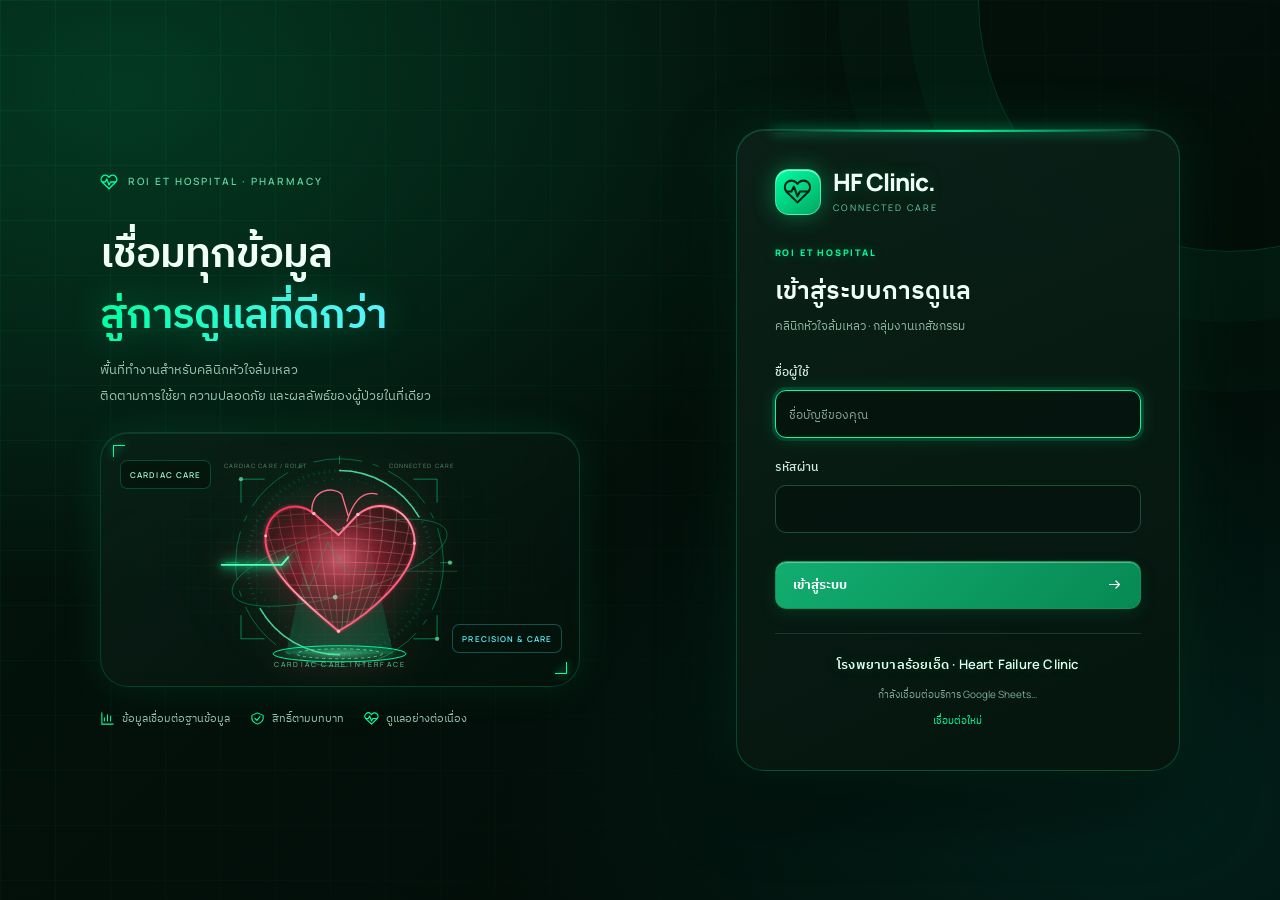
==== commit 80166dce: "Replace early eligibility-adjusted chart with actual drug use and recorded limitation rates across a" ====
--- a/index.html
+++ b/index.html
@@ -1439,7 +1439,7 @@
  mtdNumerator:count(vs,'X','ใช่'),mtdDenominator:vs.length,adherenceNumerator:count(vs,'Y','ใช่'),adherenceDenominator:count(vs,'Y','ใช่')+count(vs,'Y','ไม่ใช่'),eligibilityNumerator:count(vs,'AV','Eligible'),eligibilityDenominator:vs.filter(v=>text(v.AV)!=='').length,
  drpEvents:ev.length,drpPatients:unique(ev),drpResolvedEvents:resolvedEvents,drpVisits:vs.filter(v=>text(v.Z)==='ใช่').length,drpEventResolution:rate(resolvedEvents,ev.length),drpResolution:rate(resolvedEvents,ev.length),drpPatientResolution:rate(unique(ev.filter(resolved)),unique(ev)),drpTypes:groups(ev,'F'),interventions:groups(ev,'I'),outcomes:groups(ev,'P'),acceptance:groups(ev,'Q'),adrEvents:av.length,typeAEvents:count(av,'J','ใช่'),preventableEvents:count(av,'K','ใช่'),adrGroups:groups(av,'F'),
  readmissionCount:count(vs,'AN','ใช่'),readmission:rate(count(vs,'AN','ใช่'),vs.length),mortality:rate(count(vs,'AO','ใช่'),vs.length),kccq:average('AQ'),satisfaction:average('AP'),trend:[...months.values()].sort((a,b)=>a.label.localeCompare(b.label)),trendMode:'monthly',
- limitationAnalysis:limitationSummary(hfr),quality:{...base.quality,missingPhenotype:vs.filter(v=>!phenotype(v)).length,missingEligibility:vs.filter(v=>!text(v.AV)).length,missingAdherence:vs.filter(v=>!['ใช่','ไม่ใช่'].includes(text(v.Y))).length,unknownDrugStatus:hfr.filter(v=>states(v).includes('unknown')).length,missingKccq:vs.filter(v=>text(v.AQ)==='').length,unassessedPreventable:av.filter(v=>!['ใช่','ไม่ใช่'].includes(text(v.K))).length,missingDate:patients.filter(r=>hn(values(r).D)&&!iso(values(r).B)).length,futureDatedRows:vs.filter(v=>iso(v.B)>now).length},overdue:base.overdue||rows.filter(r=>iso(values(r).AZ)&&iso(values(r).AZ)<now).map(r=>({row:r.row,hn:text(values(r).D),date:iso(values(r).AZ),action:text(values(r).AY)})),priorities:base.priorities||[],reviewStatus:base.reviewStatus||[],summaryAvailable:Object.prototype.hasOwnProperty.call(base,'summary'),planEvents:base.planEvents??null,doseEvents:base.doseEvents??null,summary:base.summary||''};
+ actualUse:defs.map(([label,k,n])=>{const count=vs.filter(v=>classify(v[k],v[n])==='got').length;return {label,count,total:vs.length,percent:rate(count,vs.length)};}),actualLimitations:{...limitationSummary(vs),scope:'ทุก phenotype'},limitationAnalysis:limitationSummary(hfr),quality:{...base.quality,missingPhenotype:vs.filter(v=>!phenotype(v)).length,missingEligibility:vs.filter(v=>!text(v.AV)).length,missingAdherence:vs.filter(v=>!['ใช่','ไม่ใช่'].includes(text(v.Y))).length,unknownDrugStatus:hfr.filter(v=>states(v).includes('unknown')).length,missingKccq:vs.filter(v=>text(v.AQ)==='').length,unassessedPreventable:av.filter(v=>!['ใช่','ไม่ใช่'].includes(text(v.K))).length,missingDate:patients.filter(r=>hn(values(r).D)&&!iso(values(r).B)).length,futureDatedRows:vs.filter(v=>iso(v.B)>now).length},overdue:base.overdue||rows.filter(r=>iso(values(r).AZ)&&iso(values(r).AZ)<now).map(r=>({row:r.row,hn:text(values(r).D),date:iso(values(r).AZ),action:text(values(r).AY)})),priorities:base.priorities||[],reviewStatus:base.reviewStatus||[],summaryAvailable:Object.prototype.hasOwnProperty.call(base,'summary'),planEvents:base.planEvents??null,doseEvents:base.doseEvents??null,summary:base.summary||''};
  return d;
 }
 root.HFOverview={aggregate,iso,hn,classify,complete,limitationReason,limitationSummary};if(typeof module!=='undefined')module.exports=root.HFOverview;
@@ -1800,7 +1800,7 @@
 /* Verified aggregate-only values sourced from Executive_Dashboard.
    IMPORTANT: these are NOT the filtered getDashboard calculations; never
    overwrite this section from getDashboard. No HN, patient names or CID. */
-const HF_WEB_BUILD='2026.11.06.8';
+const HF_WEB_BUILD='2026.11.06.9';
 const HFC_EXECUTIVE_SNAPSHOT={"schemaVersion":2,"source":"Executive_Dashboard","mode":"published","verifiedFrom":"Google Sheets aggregate cells","checkedAt":"2026-11-02","asOf":"ข้อมูลสำรองจาก Google Sheets ณ 02/11/2026 • KPI และ DRP ณ 02/11/2026 • ไม่ใช่ข้อมูลสด","note":"ข้อมูลรวมสำรองเท่านั้น ไม่ใช่ข้อมูลสด • MTD และ FMT eligibility นับ HN ซ้ำ • มีวันที่บริการในอนาคต 39 ระเบียนรอตรวจสอบ","registry":{"registeredShown":354,"octoberVisits":8,"octoberUnique":8,"mtdNumerator":349,"mtdDenominator":354,"mtdPct":98.58757062146893,"mtdCountDifference":0},"eligibility":{"numerator":354,"denominator":354,"pct":100,"pending":0,"missing":0,"unit":"visits","sourceColumn":"HF_Patient_Data!AV6:AV1098","basis":"All rows with nonblank HN and FMT eligibility value; duplicate HN counted"},"kpis":[{"label":"ความครบถ้วนของ FMT / GDMT","actual":100,"target":60,"description":"6/6 • ครั้งบริการ HFrEF ที่เข้าเกณฑ์ประเมิน (eligible-adjusted)","status":"ผ่านเกณฑ์","sourceRow":14,"unit":"percent","lowerIsBetter":false},{"label":"ร้อยละรายการรับบริการที่บันทึกถึง MTD (นับ HN ซ้ำ)","actual":98.58757062146893,"target":60,"description":"ตัวเศษ 349 ครั้งที่ตอบ MTD=ใช่ / ตัวหาร 354 ครั้งที่มี HN • รวม HN ซ้ำทั้งคู่ (*ต้องยืนยันเกณฑ์เป้าหมายรายครั้ง)","status":"ถึงเกณฑ์เชิงตัวเลข*","sourceRow":15,"unit":"percent","lowerIsBetter":false},{"label":"ความร่วมมือในการใช้ยา","actual":100,"target":80,"description":"8/8 • ครั้งบริการที่มีผลการประเมิน adherence","status":"ผ่านเกณฑ์","sourceRow":16,"unit":"percent","lowerIsBetter":false},{"label":"การแก้ไข DRP สำเร็จ • คิดต่อเหตุการณ์จาก DRP_Log","actual":null,"target":80,"description":"แก้ไขสำเร็จ 0 / 0 เหตุการณ์ DRP • 01/11–02/11/2026","status":"ไม่มีตัวหาร","sourceRow":17,"unit":"percent","lowerIsBetter":false},{"label":"อัตรา ADR ที่สามารถป้องกันได้","actual":0,"target":5,"description":"0/8 • เหตุการณ์ preventable ADR ÷ ครั้งรับบริการ; ค่ายิ่งต่ำยิ่งดี","status":"ผ่านเกณฑ์ <5%","sourceRow":18,"unit":"percent","lowerIsBetter":true},{"label":"จำนวน DRP ที่พบ • นับเหตุการณ์ใน DRP_Log","actual":0,"target":null,"description":"บันทึก 0 เหตุการณ์ • ผู้ป่วย HN ไม่ซ้ำ 1 ราย • แก้ไขสำเร็จ 0 เหตุการณ์","status":"ข้อมูลจาก DRP_Log","sourceRow":19,"unit":"count","lowerIsBetter":false},{"label":"ความเหมาะสมตาม GDMT • เฉพาะครั้งที่ประเมิน","actual":100,"target":60,"description":"เหมาะสม 8 / ไม่เหมาะสม 0 • ประเมินแล้ว 8 ครั้ง • ตัวหาร = เฉพาะครั้งที่มีผล (เหมาะสม + ไม่เหมาะสม)","status":"ผ่านเกณฑ์","sourceRow":20,"unit":"percent","lowerIsBetter":false},{"label":"FMT eligibility • เฉพาะครั้งที่มีผล (นับ HN ซ้ำ)","actual":100,"target":60,"description":"Eligible 354 / มีผลประเมิน 354 ครั้ง • ทุก HN รวม HN ซ้ำทั้งตัวเศษและตัวหาร • สถานะต้องประเมินเพิ่มรวมในตัวหาร","status":"ผ่านเกณฑ์","sourceRow":21,"unit":"percent","lowerIsBetter":false}],"gdmt":[{"label":"ACEi / ARB / ARNI","percent":100,"received":5,"assessed":5,"sourceRow":34},{"label":"β-blocker","percent":100,"received":6,"assessed":6,"sourceRow":35},{"label":"MRA","percent":100,"received":5,"assessed":5,"sourceRow":36},{"label":"SGLT2i","percent":null,"received":0,"assessed":0,"sourceRow":37}],"sourceCoordinates":{"registry":"Executive_Dashboard!A6:M6","kpis":"Executive_Dashboard!A14:E21","gdmt":"Executive_Dashboard!A34:D37","mtd":"_Executive_Metrics!B2:B4","eligibility":"Dashboard!B31:D31"},"definitionVersion":"HF-ALL-ROWS-20261017","dataQuality":{"futureDatedRows":39},"reportingPeriod":{"start":"2026-11-01","end":"2026-11-02","source":"Dashboard!B2:D2 (ช่วงของข้อมูลสำรอง ณ 02/11/2026)"}};
 let HFC_EXECUTIVE_FEED=HFC_EXECUTIVE_SNAPSHOT,HFC_EXEC_FEED_LOADED=false,HFC_EXEC_FEED_LOADING=false,HFC_EXEC_FEED_CHECKED=null,HFC_EXEC_FEED_SOURCE='snapshot',HFC_EXEC_FEED_ERROR='';
 function hfcExecKpis(){return (HFC_EXECUTIVE_FEED.kpis||[]).map(r=>({...r}));}
@@ -2048,21 +2048,26 @@
  return '<section class="hfc-new-section" id="hfcLimitationAnalysis"><div class="section-label"><h2>วิเคราะห์ข้อจำกัดที่พบ · HFrEF</h2><span>ตามช่วงวันที่และคลินิกที่เลือก</span></div><div class="stats">'+metric('HFrEF ในช่วงที่เลือก',fmt(a.visits),'ครั้งบริการ','users')+metric('ครั้งบริการที่มีข้อจำกัด',fmt(a.limitedVisits),percent(a.visits?100*a.limitedVisits/a.visits:null)+' ของครั้งบริการ HFrEF','shield')+metric('รายการข้อจำกัดรวม',fmt(a.total),'หนึ่งครั้งบริการมีได้หลายกลุ่มยา','pill')+'</div><div class="grid">'+panel('ข้อจำกัดแยกตามกลุ่มยา','จำนวนครั้งที่มีข้อจำกัด ÷ ครั้งบริการ HFrEF ทั้งหมด',a.visits?classes:hfcEmpty('ไม่พบ HFrEF ในช่วงที่เลือก'),'LIMITATIONS BY CLASS')+panel('สาเหตุข้อจำกัดที่บันทึก','สัดส่วนต่อรายการข้อจำกัดทั้งหมดใน HFrEF',a.total?show(a.reasons)+note:hfcEmpty('ไม่พบข้อจำกัดที่บันทึกในช่วงนี้'),'LIMITATION REASONS')+'</div>'+panel('สาเหตุแยกรายกลุ่มยา','กดชื่อกลุ่มยาเพื่อดูรายละเอียด • ตัวหารเป็นรายการข้อจำกัดของกลุ่มนั้น',breakdown||hfcEmpty('ไม่มีข้อจำกัดให้จำแนก'),'CLASS DETAILS')+(a.missingReason?'<p class="hfc-chart-note">มี '+fmt(a.missingReason)+' รายการที่ยังจำแนกสาเหตุไม่ได้ ให้ทบทวนช่องเหตุผลต้นทาง</p>':'')+'</section>';
 }
 
-function hfcEarlyGdmtHTML(d){
- const rate=(n,t)=>t?100*n/t:null;
- const rows=(d.gdmt||[]).slice(0,4).map(r=>({...r,label:r.label,kind:'HFrEF · eligible รายกลุ่ม'}));
- rows.push({label:'MTD',count:d.mtdNumerator||0,total:d.mtdDenominator??d.total??0,percent:rate(d.mtdNumerator||0,d.mtdDenominator??d.total??0),kind:'ครั้งบริการที่มี HN'});
- rows.push({label:'Adherence',count:d.adherenceNumerator||0,total:d.adherenceDenominator||0,percent:rate(d.adherenceNumerator||0,d.adherenceDenominator||0),kind:'ครั้งที่มีผลประเมิน'});
- const W=820,H=320,L=48,R=18,T=34,B=66,pw=W-L-R,ph=H-T-B,step=pw/Math.max(rows.length,1),bw=Math.min(62,step*.55),colors=['#397c7c','#4a9589','#71ac9b','#91bda7','#547f94','#66a393'];
- let svg='<svg viewBox="0 0 '+W+' '+H+'" role="img" aria-label="เปรียบเทียบการใช้ GDMT สี่กลุ่ม MTD และความร่วมมือในการใช้ยา"><title>ร้อยละพร้อมตัวเศษและตัวหารตามช่วงวันที่และคลินิกที่เลือก</title>';
+function hfcActualBarsHTML(rows,title){
+ const W=700,H=310,L=48,R=18,T=34,B=66,pw=W-L-R,ph=H-T-B,step=pw/Math.max(rows.length,1),bw=Math.min(76,step*.55),colors=['#397c7c','#4a9589','#71ac9b','#91bda7','#547f94','#66a393'];
+ let svg='<svg viewBox="0 0 '+W+' '+H+'" role="img" aria-label="'+esc(title)+'"><title>ร้อยละพร้อมตัวเศษและตัวหารตามช่วงวันที่และคลินิกที่เลือก</title>';
  for(const tick of [0,25,50,75,100]){const y=T+ph-tick/100*ph;svg+='<line x1="'+L+'" x2="'+(W-R)+'" y1="'+y+'" y2="'+y+'" stroke="#dbe8e3" stroke-dasharray="4 4"/><text x="'+(L-8)+'" y="'+(y+4)+'" text-anchor="end" font-size="12" fill="#627c74">'+tick+'%</text>';}
  rows.forEach((r,i)=>{const valid=Number(r.total)>0,p=valid?Math.max(0,Math.min(100,Number(r.percent)||0)):0,x=L+(i+.5)*step-bw/2,y=T+ph-p/100*ph,h=p/100*ph,depth=7;
   svg+='<g data-gdmt-bar="'+i+'"><title>'+esc(r.label)+': '+esc(valid?percent(p):'ไม่มีตัวหาร')+' ('+fmt(r.count)+'/'+fmt(r.total)+')</title>';
   if(h>0)svg+='<polygon points="'+(x+bw)+','+y+' '+(x+bw+depth)+','+(y-depth)+' '+(x+bw+depth)+','+(T+ph-depth)+' '+(x+bw)+','+(T+ph)+'" fill="#25594c"/><polygon points="'+x+','+y+' '+(x+bw)+','+y+' '+(x+bw+depth)+','+(y-depth)+' '+(x+depth)+','+(y-depth)+'" fill="#b6d8c5"/><rect x="'+x+'" y="'+y+'" width="'+bw+'" height="'+h+'" rx="3" fill="'+colors[i%colors.length]+'"/>';
   svg+='<text x="'+(x+bw/2)+'" y="'+Math.max(18,y-14)+'" text-anchor="middle" font-size="14" font-weight="700" fill="#315d52">'+esc(valid?percent(p):'—')+'</text><text x="'+(x+bw/2)+'" y="'+(T+ph+24)+'" text-anchor="middle" font-size="13" fill="#315d52">'+esc(r.label)+'</text><text x="'+(x+bw/2)+'" y="'+(T+ph+44)+'" text-anchor="middle" font-size="12" fill="#627c74">'+fmt(r.count)+' / '+fmt(r.total)+'</text></g>';
  });
- const table='<div class="table-wrap"><table class="hfc-early-table"><thead><tr><th>กลุ่มยา / ตัวชี้วัด</th><th>ตัวเศษ / ตัวหาร</th><th>ร้อยละ</th><th>ฐานคำนวณ</th></tr></thead><tbody>'+rows.map(r=>'<tr><th scope="row">'+esc(r.label)+'</th><td>'+fmt(r.count)+' / '+fmt(r.total)+'</td><td>'+esc(Number(r.total)>0?percent(r.percent):'—')+'</td><td>'+esc(r.kind)+'</td></tr>').join('')+'</tbody></table></div>';
- return '<section id="hfcEarlyGdmt" class="hfc-early-gdmt">'+panel('เปรียบเทียบการใช้ GDMT แยกกลุ่มยา พร้อม MTD และ adherence',hfcPeriodLabel(d.filters)+' · '+(d.filters.clinic||'ทั้งหมด'),'<div class="hfc-early-scroll">'+svg+'</svg></div>'+table+'<p class="hfc-chart-note">4 กลุ่มยา: HFrEF ได้รับยา ÷ eligible (ใช่ + ไม่ใช่) โดยตัดข้อจำกัดออกจากตัวหารรายกลุ่ม • MTD: บันทึกใช่ ÷ ครั้งบริการที่มี HN • Adherence: ใช่ ÷ (ใช่ + ไม่ใช่) เฉพาะครั้งที่ประเมิน • ทั้งหมดใช้ช่วงวันที่และคลินิกเดียวกัน รวม HN ซ้ำ</p>','GDMT / MTD / ADHERENCE')+'</section>';
+
+ const table='<div class="table-wrap"><table class="hfc-early-table"><thead><tr><th>กลุ่มยา</th><th>จำนวน / ครั้งบริการทั้งหมด</th><th>ร้อยละ</th></tr></thead><tbody>'+rows.map(r=>'<tr><th scope="row">'+esc(r.label)+'</th><td>'+fmt(r.count)+' / '+fmt(r.total)+'</td><td>'+esc(Number(r.total)>0?percent(r.percent):'—')+'</td></tr>').join('')+'</tbody></table></div>';
+ return '<div class="hfc-early-scroll">'+svg+'</svg></div>'+table;
+}
+function hfcEarlyGdmtHTML(d){
+ const use=d.actualUse||[],limits=d.actualLimitations,den=d.total||0;
+ const rows=(limits?.classes||[]).map(r=>({...r,total:den,percent:den?100*r.count/den:null}));
+ const period=hfcPeriodLabel(d.filters)+' · '+(d.filters.clinic||'ทั้งหมด');
+ const basis='<p class="hfc-chart-note">ตัวหารเดียวกัน: '+fmt(den)+' ครั้งบริการที่มี HN ในช่วงวันที่และคลินิกที่เลือก · รวมทุก HF phenotype และนับ HN ซ้ำรายครั้ง · รวมรายการที่มีข้อจำกัดและยังไม่ประเมินไว้ในตัวหาร</p>';
+ const reason=limits?.total?'<details class="hfc-limitation-detail"><summary>สาเหตุข้อจำกัดที่บันทึก · '+fmt(limits.total)+' รายการ</summary>'+bars(limits.reasons,{total:true})+'<p class="hfc-chart-note">สาเหตุคิดเป็นร้อยละต่อรายการข้อจำกัดทั้งหมด ผู้ป่วยครั้งหนึ่งอาจมีข้อจำกัดหลายกลุ่มยา</p></details>':'';
+ return '<section id="hfcEarlyGdmt" class="hfc-early-gdmt"><div id="hfcActualUseChart">'+panel('ร้อยละการได้รับยาจริง แยกกลุ่มยา',period,hfcActualBarsHTML(use,'ร้อยละการได้รับยาจริง แยกกลุ่มยา')+'<p class="hfc-chart-note">ตัวเศษ: ครั้งบริการที่บันทึกสถานะการใช้ยา = ใช่ ในแต่ละกลุ่ม</p>'+basis,'ACTUAL DRUG USE')+'</div><div id="hfcActualLimitsChart">'+panel('ร้อยละข้อจำกัดที่พบ แยกกลุ่มยา',period,hfcActualBarsHTML(rows,'ร้อยละข้อจำกัดที่พบ แยกกลุ่มยา')+'<p class="hfc-chart-note">ตัวเศษ: ครั้งบริการที่มีข้อจำกัดในกลุ่มยานั้น · สาเหตุใช้ข้อความที่บันทึกจริง</p>'+basis+reason,'RECORDED LIMITATIONS')+'</div></section>';
 }
 
 function dashboardHTML(d){const n=d.total;hfcSetOverviewFeed(d);return heading('ภาพรวมคลินิกหัวใจล้มเหลว','ติดตามคุณภาพการใช้ยา ความปลอดภัย และผลลัพธ์ของผู้ป่วย', '<button id="newPatient" class="btn btn-primary">'+icon('plus')+'บันทึกผู้ป่วย</button>')+toolbar()+
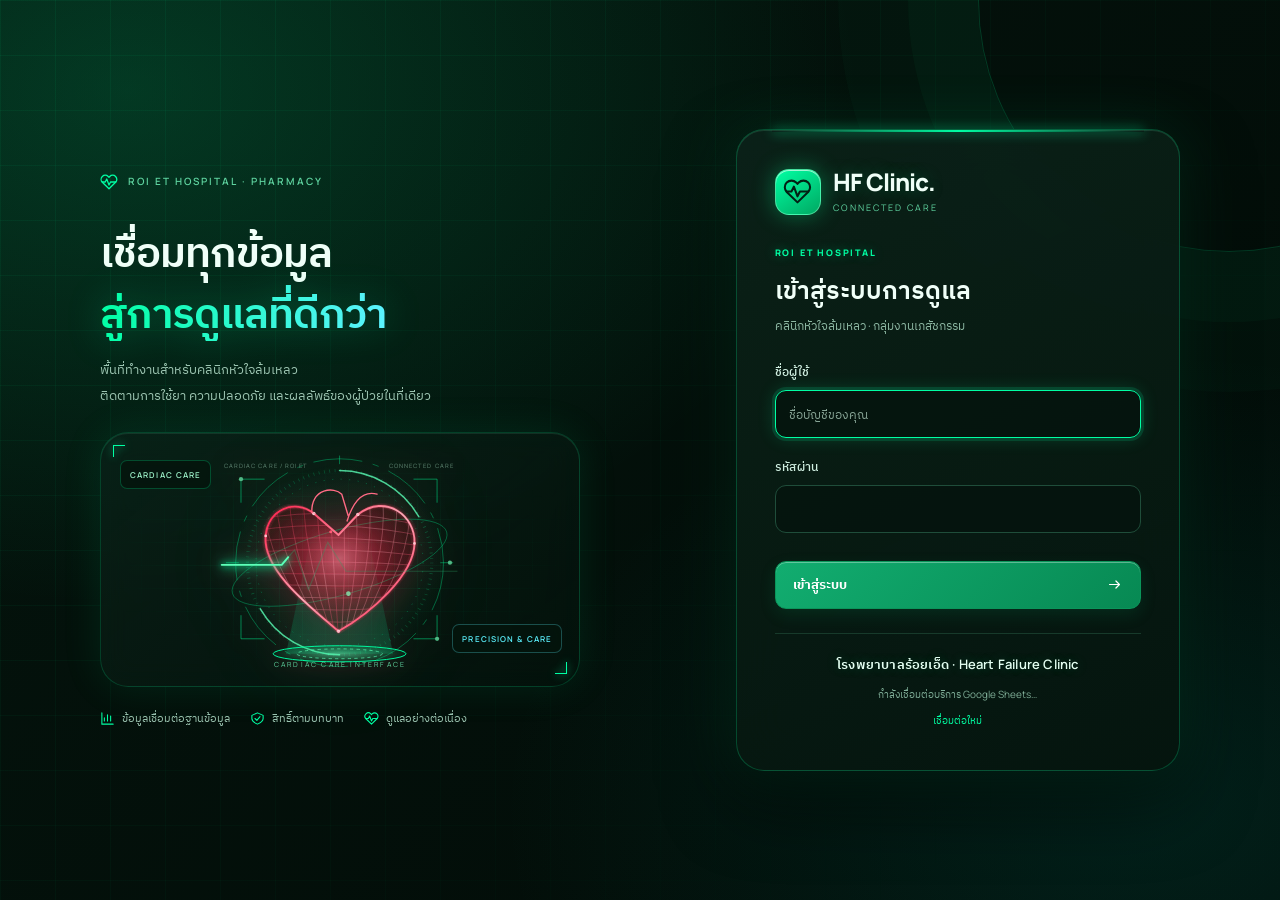
==== commit 2e62140f: "Remove three redundant eligibility-adjusted GDMT charts requested by user" ====
--- a/index.html
+++ b/index.html
@@ -1800,7 +1800,7 @@
 /* Verified aggregate-only values sourced from Executive_Dashboard.
    IMPORTANT: these are NOT the filtered getDashboard calculations; never
    overwrite this section from getDashboard. No HN, patient names or CID. */
-const HF_WEB_BUILD='2026.11.06.9';
+const HF_WEB_BUILD='2026.11.06.10';
 const HFC_EXECUTIVE_SNAPSHOT={"schemaVersion":2,"source":"Executive_Dashboard","mode":"published","verifiedFrom":"Google Sheets aggregate cells","checkedAt":"2026-11-02","asOf":"ข้อมูลสำรองจาก Google Sheets ณ 02/11/2026 • KPI และ DRP ณ 02/11/2026 • ไม่ใช่ข้อมูลสด","note":"ข้อมูลรวมสำรองเท่านั้น ไม่ใช่ข้อมูลสด • MTD และ FMT eligibility นับ HN ซ้ำ • มีวันที่บริการในอนาคต 39 ระเบียนรอตรวจสอบ","registry":{"registeredShown":354,"octoberVisits":8,"octoberUnique":8,"mtdNumerator":349,"mtdDenominator":354,"mtdPct":98.58757062146893,"mtdCountDifference":0},"eligibility":{"numerator":354,"denominator":354,"pct":100,"pending":0,"missing":0,"unit":"visits","sourceColumn":"HF_Patient_Data!AV6:AV1098","basis":"All rows with nonblank HN and FMT eligibility value; duplicate HN counted"},"kpis":[{"label":"ความครบถ้วนของ FMT / GDMT","actual":100,"target":60,"description":"6/6 • ครั้งบริการ HFrEF ที่เข้าเกณฑ์ประเมิน (eligible-adjusted)","status":"ผ่านเกณฑ์","sourceRow":14,"unit":"percent","lowerIsBetter":false},{"label":"ร้อยละรายการรับบริการที่บันทึกถึง MTD (นับ HN ซ้ำ)","actual":98.58757062146893,"target":60,"description":"ตัวเศษ 349 ครั้งที่ตอบ MTD=ใช่ / ตัวหาร 354 ครั้งที่มี HN • รวม HN ซ้ำทั้งคู่ (*ต้องยืนยันเกณฑ์เป้าหมายรายครั้ง)","status":"ถึงเกณฑ์เชิงตัวเลข*","sourceRow":15,"unit":"percent","lowerIsBetter":false},{"label":"ความร่วมมือในการใช้ยา","actual":100,"target":80,"description":"8/8 • ครั้งบริการที่มีผลการประเมิน adherence","status":"ผ่านเกณฑ์","sourceRow":16,"unit":"percent","lowerIsBetter":false},{"label":"การแก้ไข DRP สำเร็จ • คิดต่อเหตุการณ์จาก DRP_Log","actual":null,"target":80,"description":"แก้ไขสำเร็จ 0 / 0 เหตุการณ์ DRP • 01/11–02/11/2026","status":"ไม่มีตัวหาร","sourceRow":17,"unit":"percent","lowerIsBetter":false},{"label":"อัตรา ADR ที่สามารถป้องกันได้","actual":0,"target":5,"description":"0/8 • เหตุการณ์ preventable ADR ÷ ครั้งรับบริการ; ค่ายิ่งต่ำยิ่งดี","status":"ผ่านเกณฑ์ <5%","sourceRow":18,"unit":"percent","lowerIsBetter":true},{"label":"จำนวน DRP ที่พบ • นับเหตุการณ์ใน DRP_Log","actual":0,"target":null,"description":"บันทึก 0 เหตุการณ์ • ผู้ป่วย HN ไม่ซ้ำ 1 ราย • แก้ไขสำเร็จ 0 เหตุการณ์","status":"ข้อมูลจาก DRP_Log","sourceRow":19,"unit":"count","lowerIsBetter":false},{"label":"ความเหมาะสมตาม GDMT • เฉพาะครั้งที่ประเมิน","actual":100,"target":60,"description":"เหมาะสม 8 / ไม่เหมาะสม 0 • ประเมินแล้ว 8 ครั้ง • ตัวหาร = เฉพาะครั้งที่มีผล (เหมาะสม + ไม่เหมาะสม)","status":"ผ่านเกณฑ์","sourceRow":20,"unit":"percent","lowerIsBetter":false},{"label":"FMT eligibility • เฉพาะครั้งที่มีผล (นับ HN ซ้ำ)","actual":100,"target":60,"description":"Eligible 354 / มีผลประเมิน 354 ครั้ง • ทุก HN รวม HN ซ้ำทั้งตัวเศษและตัวหาร • สถานะต้องประเมินเพิ่มรวมในตัวหาร","status":"ผ่านเกณฑ์","sourceRow":21,"unit":"percent","lowerIsBetter":false}],"gdmt":[{"label":"ACEi / ARB / ARNI","percent":100,"received":5,"assessed":5,"sourceRow":34},{"label":"β-blocker","percent":100,"received":6,"assessed":6,"sourceRow":35},{"label":"MRA","percent":100,"received":5,"assessed":5,"sourceRow":36},{"label":"SGLT2i","percent":null,"received":0,"assessed":0,"sourceRow":37}],"sourceCoordinates":{"registry":"Executive_Dashboard!A6:M6","kpis":"Executive_Dashboard!A14:E21","gdmt":"Executive_Dashboard!A34:D37","mtd":"_Executive_Metrics!B2:B4","eligibility":"Dashboard!B31:D31"},"definitionVersion":"HF-ALL-ROWS-20261017","dataQuality":{"futureDatedRows":39},"reportingPeriod":{"start":"2026-11-01","end":"2026-11-02","source":"Dashboard!B2:D2 (ช่วงของข้อมูลสำรอง ณ 02/11/2026)"}};
 let HFC_EXECUTIVE_FEED=HFC_EXECUTIVE_SNAPSHOT,HFC_EXEC_FEED_LOADED=false,HFC_EXEC_FEED_LOADING=false,HFC_EXEC_FEED_CHECKED=null,HFC_EXEC_FEED_SOURCE='snapshot',HFC_EXEC_FEED_ERROR='';
 function hfcExecKpis(){return (HFC_EXECUTIVE_FEED.kpis||[]).map(r=>({...r}));}
@@ -1875,7 +1875,7 @@
 function hfcExecutiveDashboardSnapshot(){
  const d=state.dash;if(!d||d.definitionVersion!=='HF-FILTERED-20261106')return '';
  hfcSetOverviewFeed(d);
- return '<section id="hfcExecutiveSection" class="hfc-execdash-section"><div class="section-label"><h2>Executive Dashboard · ตามช่วงที่เลือก</h2><button id="hfcExecRefresh" class="btn">'+icon('refresh')+'รีเฟรชทุกกราฟ</button></div><p class="hfc-execdash-alert">'+esc(hfcPeriodLabel(d.filters))+' • '+esc(d.filters.clinic)+'<br>อ่านทะเบียนหลังเข้าสู่ระบบ · อัปเดต '+esc(d.updatedAt)+' • ทุกกราฟใช้ข้อมูลชุดเดียวกัน</p>'+(d.quality.futureDatedRows?'<p class="hfc-exec-discrepancy">มีวันที่บริการในอนาคต '+fmt(d.quality.futureDatedRows)+' แถวในช่วงที่เลือก รวมตามวันที่ในทะเบียน กรุณาทบทวนก่อนใช้สรุปผลที่เกิดขึ้นแล้ว</p>':'')+'<div class="grid">'+panel('ผลการดำเนินงานเทียบเป้าหมาย','ครั้งบริการและเหตุการณ์ตามนิยามของแต่ละตัวชี้วัด',hfcExecutiveKpiChart(),'EXECUTIVE KPI')+panel('ความครอบคลุม GDMT · HFrEF','ได้รับยา ÷ eligible รายกลุ่ม ตามช่วงที่เลือก',hfcExecutiveGdmtChart(),'GDMT COVERAGE')+panel('FMT eligibility · รายครั้ง','Eligible ÷ ครั้งที่มีผลประเมิน รวม HN ซ้ำ',hfcEligibilityDetail(),'FMT ELIGIBILITY')+'</div></section>';
+ return '<section id="hfcExecutiveSection" class="hfc-execdash-section"><div class="section-label"><h2>Executive Dashboard · ตามช่วงที่เลือก</h2><button id="hfcExecRefresh" class="btn">'+icon('refresh')+'รีเฟรชทุกกราฟ</button></div><p class="hfc-execdash-alert">'+esc(hfcPeriodLabel(d.filters))+' • '+esc(d.filters.clinic)+'<br>อ่านทะเบียนหลังเข้าสู่ระบบ · อัปเดต '+esc(d.updatedAt)+' • ทุกกราฟใช้ข้อมูลชุดเดียวกัน</p>'+(d.quality.futureDatedRows?'<p class="hfc-exec-discrepancy">มีวันที่บริการในอนาคต '+fmt(d.quality.futureDatedRows)+' แถวในช่วงที่เลือก รวมตามวันที่ในทะเบียน กรุณาทบทวนก่อนใช้สรุปผลที่เกิดขึ้นแล้ว</p>':'')+'<div class="grid">'+panel('ผลการดำเนินงานเทียบเป้าหมาย','ครั้งบริการและเหตุการณ์ตามนิยามของแต่ละตัวชี้วัด',hfcExecutiveKpiChart(),'EXECUTIVE KPI')+panel('FMT eligibility · รายครั้ง','Eligible ÷ ครั้งที่มีผลประเมิน รวม HN ซ้ำ',hfcEligibilityDetail(),'FMT ELIGIBILITY')+'</div></section>';
 }
 function hfcExecutiveFeedValid(v){
  if(!v||v.schemaVersion!==2||v.definitionVersion!=='HF-ALL-ROWS-20261017'||v.source!=='Executive_Dashboard'||!Array.isArray(v.kpis)||v.kpis.length!==8||
@@ -2075,8 +2075,8 @@
  '<section class="hero"><div><div class="eyebrow">CARE THAT MAKES A DIFFERENCE</div><h2>ทุกข้อมูล เชื่อมต่อการดูแลที่ดีขึ้น</h2><p>'+esc(state.boot.organization)+' · '+dateTH(d.filters.start)+' ถึง '+dateTH(d.filters.end)+'</p><div class="hero-badge"><i></i>CONNECTED CARE NETWORK</div></div>'+hologram()+'<div class="hero-right"><div class="hero-stat"><div class="value mono">'+fmt(d.patientCount)+'</div><div class="label">ผู้ป่วย HN ไม่ซ้ำ</div></div><div class="hero-divider"></div><div class="hero-stat" id="hfcFmtHeroCoverage">'+hfcFmtHeroHTML(d.filters,d.patientFmt,'record-aggregate')+'</div></div><svg class="hero-heart" viewBox="0 0 200 100" fill="none" stroke="white" stroke-width="6"><path d="M0 50h35l15-30 25 60 25-55 17 25h83"/></svg></section>'+
  '<div class="stats">'+metric('ครั้งรับบริการทั้งหมด',fmt(n),'ผู้ป่วย '+fmt(d.patientCount)+' ราย','users')+metric('New case',fmt(d.newVisits),'HN ไม่ซ้ำ '+fmt(d.newPatients)+' ราย','plus')+metric('DRP ที่พบ · เหตุการณ์',fmt(d.drpEvents),'ผู้ป่วย HN ไม่ซ้ำ '+fmt(d.drpPatients)+' ราย','activity')+metric('DRP resolution',percent(d.drpEventResolution),fmt(d.drpEvents)+' เหตุการณ์ใน DRP Log','check')+metric('Readmission 30 วัน',percent(d.readmission),fmt(d.readmissionCount)+' / '+fmt(n)+' ครั้งบริการ','heart')+metric('KCCQ-12 เฉลี่ย',fmt(d.kccq.value), 'มีผลประเมิน '+fmt(d.kccq.n)+' ครั้ง · 0–100','chart')+'</div>'+
  hfcEarlyGdmtHTML(d)+hfcExecutiveDashboardSnapshot()+
- '<div class="hfc-new-section"><div class="section-label"><h2>กราฟวิเคราะห์บริการและการใช้ยา</h2><span>ข้อมูลจาก Google Sheets · ปรับตามตัวกรองด้านบน</span></div></div><div class="grid">'+panel('สัดส่วนการรับบริการรายใหม่','New case เทียบกับครั้งรับบริการอื่นในช่วงที่เลือก',hfcVisitMix(d),'VISIT MIX')+panel('เปรียบเทียบการใช้ GDMT แยกกลุ่มยา','HFrEF · ได้รับยา ÷ (ได้รับ + ไม่ได้รับ) แยกรายกลุ่ม',bars(d.gdmt,{total:true}),'GDMT RATE')+'</div>'+
- '<div class="grid grid-wide">'+panel('การใช้ยาตามมาตรฐาน GDMT · HFrEF','Eligible-adjusted: ใช่ ÷ (ใช่ + ไม่ใช่) · “ข้อจำกัด” ไม่อยู่ในตัวหาร',bars(d.gdmt,{total:true}),'ELIGIBLE-ADJUSTED')+panel('แนวโน้มการเข้ารับบริการ',d.trendMode==='daily'?'จำนวนครั้งรับบริการตามวันในช่วงที่เลือก':'จำนวนครั้งรับบริการตามเดือนในช่วงที่เลือก',trendChart(d.trend),d.trendMode==='daily'?'DAILY TREND':'MONTHLY TREND')+'</div>'+
+ '<div class="hfc-new-section"><div class="section-label"><h2>กราฟวิเคราะห์บริการและการใช้ยา</h2><span>ข้อมูลจาก Google Sheets · ปรับตามตัวกรองด้านบน</span></div></div><div class="grid">'+panel('สัดส่วนการรับบริการรายใหม่','New case เทียบกับครั้งรับบริการอื่นในช่วงที่เลือก',hfcVisitMix(d),'VISIT MIX')+'</div>'+
+ '<div class="grid grid-wide">'+panel('แนวโน้มการเข้ารับบริการ',d.trendMode==='daily'?'จำนวนครั้งรับบริการตามวันในช่วงที่เลือก':'จำนวนครั้งรับบริการตามเดือนในช่วงที่เลือก',trendChart(d.trend),d.trendMode==='daily'?'DAILY TREND':'MONTHLY TREND')+'</div>'+
  '<div class="grid">'+panel('HFrEF · FMT score','จำนวนกลุ่มที่ใช้ยา ÷ จำนวนกลุ่มที่ eligible เช่น 2/2, 3/3, 4/4 · “ข้อจำกัด” ตัดออกจาก denominator',scoreRing(d),'ELIGIBLE-ADJUSTED')+panel('HFrEF · ช่องว่าง FMT','นับเฉพาะสถานะ “ไม่ใช่” เป็น gap · “ข้อจำกัด” ไม่เป็น gap และไม่อยู่ใน denominator',bars(d.gap)+'<div class="panel-foot"><span>HFpEF ครบ FMT ตาม eligibility</span><strong>'+fmt(d.hfpComplete)+' / '+fmt(d.hfpCount)+' ครั้ง</strong></div>','FMT GAP')+'</div>'+
  hfcLimitationAnalysisHTML(d)+
  '<div class="grid">'+panel('กราฟจำนวน DRP ที่พบตามประเภท','จัดเรียงจากจำนวนเหตุการณ์มากไปน้อย',hfcEventBars(d.drpTypes),'DRP FREQUENCY')+panel('กราฟ ADR Type A และ Preventable','จำนวนเหตุการณ์ที่บันทึก เทียบกับ ADR events ทั้งหมด',hfcAdrSafety(d),'ADR SAFETY')+'</div>'+
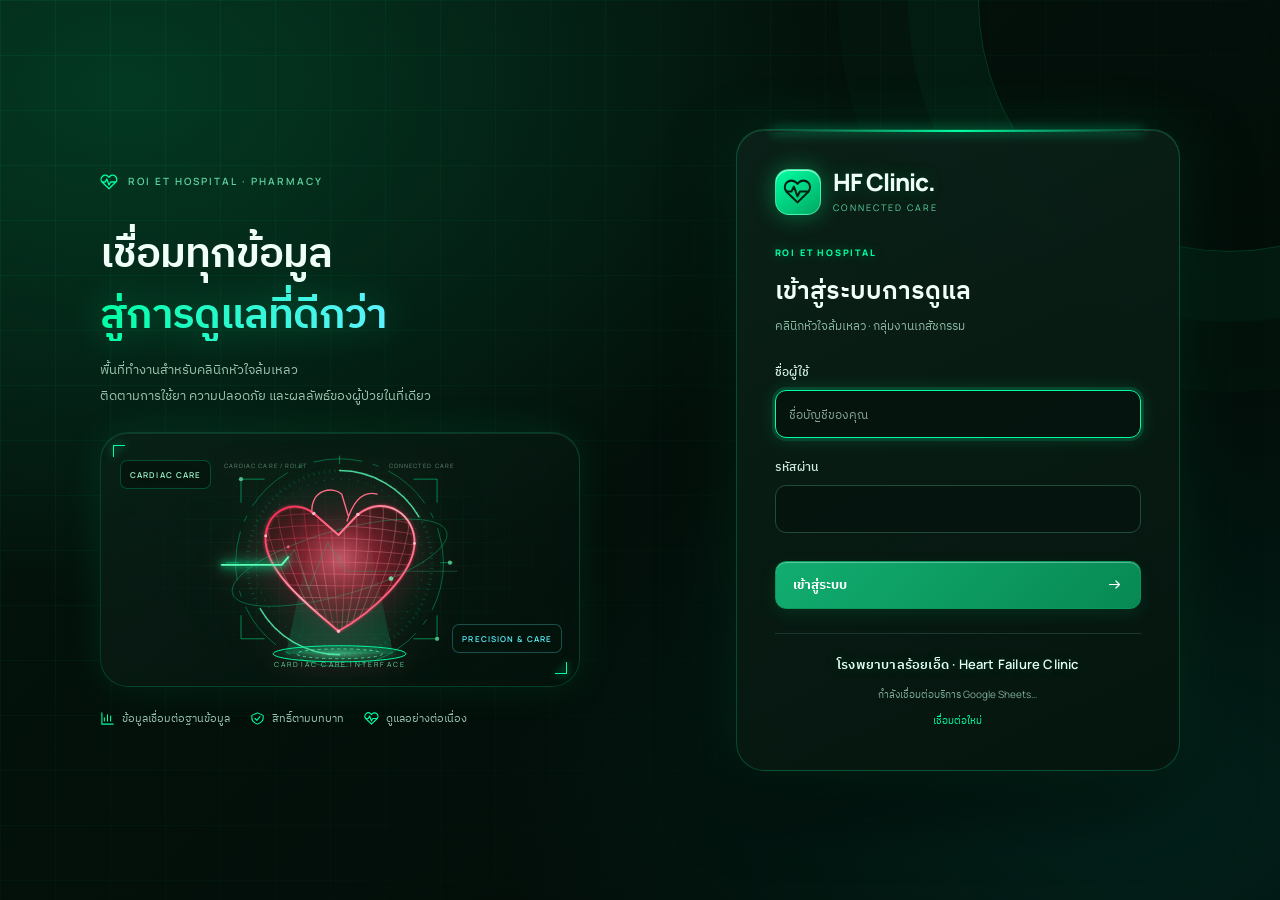
==== commit 05b3ac72: "Make executive summary follow selected report period" ====
--- a/index.html
+++ b/index.html
@@ -2194,7 +2194,17 @@
 function executiveHTML(model){
  model=executiveReportWithSheetKpis(model);
  const executiveSummary=(model.sections||[]).find(section=>String(section.title||'').includes('บทสรุปสำหรับผู้บริหาร')||section.id==='summary');
- if(executiveSummary)executiveSummary.paragraphs=["รายงานครอบคลุมข้อมูลคลินิกหัวใจล้มเหลวและคลินิกบูรณาการหัวใจล้มเหลว ช่วงวันที่ 1–31 ตุลาคม 2569 มีระเบียนที่แสดง 152 แถว และผู้ป่วย HN ไม่ซ้ำ 134 ราย อย่างไรก็ตาม มีวันที่รับบริการ 26 แถวที่อยู่หลังวันจัดทำรายงาน 25 ตุลาคม 2569 จึงควรตรวจสอบก่อนใช้ตัวเลขสรุปผลของเดือนตุลาคมเป็นผลจริงที่สิ้นสุดแล้ว","ผลตัวชี้วัด: จากตัวชี้วัดที่ระบบจัดประเภทได้ มี 7 รายการผ่านเป้าหมาย 1 รายการต้องติดตาม และ 2 รายการไม่มีตัวหาร ตัวชี้วัดที่ผ่านรวมถึงความครบถ้วน FMT/GDMT 84.8% (95/112 ครั้งบริการ HFrEF ที่เข้าเกณฑ์ประเมิน) ซึ่งสูงกว่าเป้าหมาย ≥60% และความเหมาะสมตาม GDMT เฉพาะครั้งที่ประเมิน 100% (126/126 ครั้ง)","การแปลผล FMT: ความครบถ้วน FMT/GDMT แบบปรับตาม eligibility อยู่ที่ 84.8% (95/112 ครั้งบริการ HFrEF ที่เข้าเกณฑ์ประเมิน) ตามข้อมูลใน Executive Dashboard ซึ่งสูงกว่าเป้าหมาย ≥60%","ด้านความปลอดภัยและปัญหาจากการใช้ยา: พบ DRP 14 เหตุการณ์ และ ADR 1 เหตุการณ์ โดยรายงาน Type A 1 เหตุการณ์ และ preventable ADR 0 เหตุการณ์ ให้แสดงเป็นตัวชี้วัดแยกกันตามนิยามของแต่ละรายการ","ข้อจำกัดในการแปลผล: ตัวเลขจาก Executive Dashboard อ้างอิงข้อมูลตามวันที่และฐานนับที่ระบุในชีตต้นฉบับ ซึ่งอาจไม่ตรงกับตัวกรองช่วงเวลาในรายงานบนเว็บ ก่อนเผยแพร่ผลเดือนตุลาคมฉบับสมบูรณ์ ควรตรวจสอบวันที่บริการ 26 แถวที่เกินวันจัดทำรายงาน และยืนยันฐานนับของ KPI ทุกตัว"];
+ if(executiveSummary){
+  const period=model.period||{},summary=model.summary||{};
+  const range=period.start&&period.end?'ช่วงวันที่ '+dateTH(period.start)+' ถึง '+dateTH(period.end):'ตามช่วงวันที่ที่เลือก';
+  const clinic=period.clinic||'ทุกคลินิก';
+  executiveSummary.paragraphs=[
+   'รายงานนี้สรุปข้อมูลคลินิกหัวใจล้มเหลวและคลินิกบูรณาการหัวใจล้มเหลว '+range+' สำหรับ'+clinic+' มีผู้ป่วย HN ไม่ซ้ำ '+fmt(summary.patients||0)+' ราย และครั้งรับบริการ '+fmt(summary.visits||0)+' ครั้ง โดยนับจากข้อมูลที่อยู่ในช่วงเวลานี้',
+   'ผลตัวชี้วัดในรายงานช่วงที่เลือก: ผ่านเป้าหมาย '+fmt(summary.passed||0)+' รายการ ต้องติดตาม '+fmt(summary.notMet||0)+' รายการ และไม่มีตัวหาร/ไม่สามารถประเมิน '+fmt(summary.notAssessable||0)+' รายการ รายละเอียดและค่าฐานของแต่ละตัวชี้วัดแสดงในตารางด้านล่าง',
+   'การแปลผลทางคลินิกและความปลอดภัย: ค่า FMT/GDMT, DRP และ ADR ในรายงานนี้อ้างอิงช่วงวันที่และคลินิกที่เลือก โดยใช้หน่วยนับตามนิยามของแต่ละตาราง เช่น ผู้ป่วย HN ไม่ซ้ำ ครั้งรับบริการ หรือจำนวนเหตุการณ์ จึงควรอ่านตัวเศษ ตัวหาร และคำอธิบายใต้ตารางประกอบกัน',
+   'ข้อจำกัดในการเปรียบเทียบ: ตัวเลขจากทะเบียนสะสมหรือ Executive Dashboard ที่ไม่ได้คำนวณด้วยตัวกรองเดียวกันอาจมีช่วงเวลาและฐานนับต่างจากรายงานนี้ จึงไม่นำตัวเลขดังกล่าวมาแทนผลของช่วงที่เลือก หากพบวันที่บริการอยู่นอกช่วงหรือข้อมูลไม่ครบ ให้ตรวจสอบรายการต้นทางก่อนนำเสนอ'
+  ];
+ }
  return heading('บทสรุปสำหรับผู้บริหาร','รายงานภาพรวมครบทุกประเด็น พร้อมคำอธิบายฐานนับและข้อจำกัดใต้ทุกตาราง','<div class="executive-actions"><button id="exportDocx" class="btn btn-primary">'+icon('download')+'DOCX</button><button id="exportXlsx" class="btn">'+icon('download')+'Excel</button><button id="printExecutive" class="btn">'+icon('print')+'พิมพ์</button></div>','EXECUTIVE INTELLIGENCE')+toolbar()+
  '<div class="detail-kpis">'+metric('ผู้ป่วย HN ไม่ซ้ำ',fmt(model.summary.patients),'ช่วงข้อมูลที่เลือก','users')+metric('ครั้งรับบริการ',fmt(model.summary.visits),'ข้อมูลครบทุกแถวที่เกี่ยวข้อง','activity')+metric('ผ่านเป้าหมาย',fmt(model.summary.passed),'ตามนิยามตัวชี้วัดต้นฉบับ','check')+metric('ต้องติดตาม',fmt(model.summary.notMet),'ไม่มีตัวหาร '+model.summary.notAssessable+' รายการ','alert')+'</div>'+
  hfcExecutiveDashboardSnapshot()+
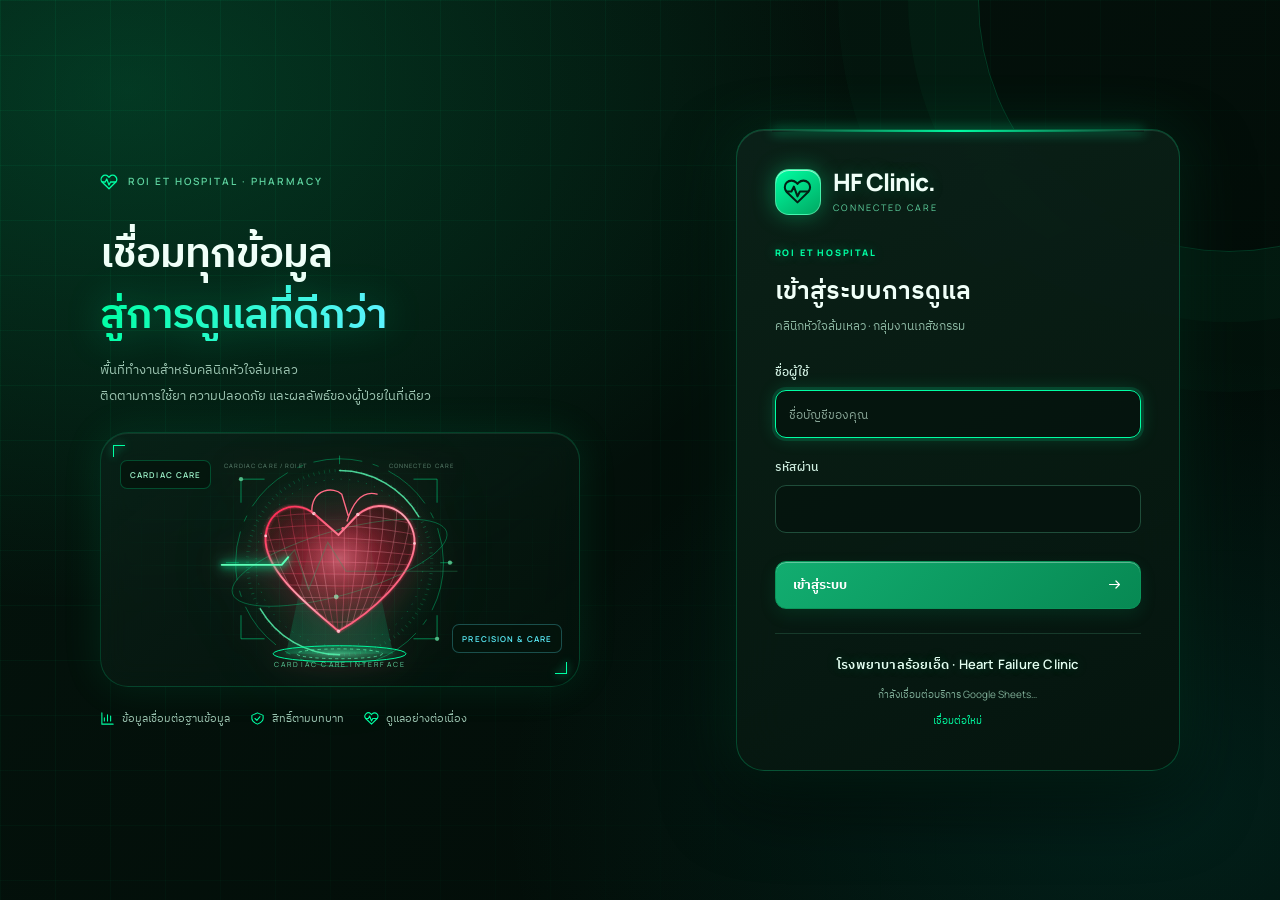
==== commit b9b60c99: "Fix overview reads when ADR bootstrap schema is missing" ====
--- a/index.html
+++ b/index.html
@@ -1575,13 +1575,23 @@
  if(!rows.length)return rows;
  const schema=state.boot?.schemas?.[name];
  const keys=schema?.fields?.map(f=>f.key);
- if(!keys?.length)throw Error('ไม่พบโครงสร้างคอลัมน์ของ '+name);
- const all=rows.every(r=>r.values&&keys.every(k=>Object.hasOwn(r.values,k)));
+ // Older or cached bootstraps may omit a log schema. Read every full record
+ // rather than guessing columns or treating unavailable ADR data as zero.
+ const hasSchema=Boolean(keys?.length);
+ const all=hasSchema&&rows.every(r=>r.values&&keys.every(k=>Object.hasOwn(r.values,k)));
  if(all)return rows;
  const read=async row=>{
   const full=await gasCall('dispatch',{method:'getRecord',args:[name,row],token:sessionToken});
   hfcOverviewValues(full);return {...full,row};
  };
+ if(!hasSchema){
+  const result=[];
+  for(let i=0;i<rows.length;i+=6){
+   result.push(...await Promise.all(rows.slice(i,i+6).map(r=>read(r.row))));
+   hfcOverviewProgress('กำลังอ่านรายละเอียด '+name+' '+result.length+'/'+rows.length);
+  }
+  return result;
+ }
  // getRecord is the existing full-form read. Compare with the list response
  // to distinguish sparse empty cells from a deliberately projected list.
  const index=rows.findIndex(r=>keys.some(k=>!Object.hasOwn(r.values||{},k)));
@@ -1800,7 +1810,7 @@
 /* Verified aggregate-only values sourced from Executive_Dashboard.
    IMPORTANT: these are NOT the filtered getDashboard calculations; never
    overwrite this section from getDashboard. No HN, patient names or CID. */
-const HF_WEB_BUILD='2026.11.06.10';
+const HF_WEB_BUILD='2026.11.17.1';
 const HFC_EXECUTIVE_SNAPSHOT={"schemaVersion":2,"source":"Executive_Dashboard","mode":"published","verifiedFrom":"Google Sheets aggregate cells","checkedAt":"2026-11-02","asOf":"ข้อมูลสำรองจาก Google Sheets ณ 02/11/2026 • KPI และ DRP ณ 02/11/2026 • ไม่ใช่ข้อมูลสด","note":"ข้อมูลรวมสำรองเท่านั้น ไม่ใช่ข้อมูลสด • MTD และ FMT eligibility นับ HN ซ้ำ • มีวันที่บริการในอนาคต 39 ระเบียนรอตรวจสอบ","registry":{"registeredShown":354,"octoberVisits":8,"octoberUnique":8,"mtdNumerator":349,"mtdDenominator":354,"mtdPct":98.58757062146893,"mtdCountDifference":0},"eligibility":{"numerator":354,"denominator":354,"pct":100,"pending":0,"missing":0,"unit":"visits","sourceColumn":"HF_Patient_Data!AV6:AV1098","basis":"All rows with nonblank HN and FMT eligibility value; duplicate HN counted"},"kpis":[{"label":"ความครบถ้วนของ FMT / GDMT","actual":100,"target":60,"description":"6/6 • ครั้งบริการ HFrEF ที่เข้าเกณฑ์ประเมิน (eligible-adjusted)","status":"ผ่านเกณฑ์","sourceRow":14,"unit":"percent","lowerIsBetter":false},{"label":"ร้อยละรายการรับบริการที่บันทึกถึง MTD (นับ HN ซ้ำ)","actual":98.58757062146893,"target":60,"description":"ตัวเศษ 349 ครั้งที่ตอบ MTD=ใช่ / ตัวหาร 354 ครั้งที่มี HN • รวม HN ซ้ำทั้งคู่ (*ต้องยืนยันเกณฑ์เป้าหมายรายครั้ง)","status":"ถึงเกณฑ์เชิงตัวเลข*","sourceRow":15,"unit":"percent","lowerIsBetter":false},{"label":"ความร่วมมือในการใช้ยา","actual":100,"target":80,"description":"8/8 • ครั้งบริการที่มีผลการประเมิน adherence","status":"ผ่านเกณฑ์","sourceRow":16,"unit":"percent","lowerIsBetter":false},{"label":"การแก้ไข DRP สำเร็จ • คิดต่อเหตุการณ์จาก DRP_Log","actual":null,"target":80,"description":"แก้ไขสำเร็จ 0 / 0 เหตุการณ์ DRP • 01/11–02/11/2026","status":"ไม่มีตัวหาร","sourceRow":17,"unit":"percent","lowerIsBetter":false},{"label":"อัตรา ADR ที่สามารถป้องกันได้","actual":0,"target":5,"description":"0/8 • เหตุการณ์ preventable ADR ÷ ครั้งรับบริการ; ค่ายิ่งต่ำยิ่งดี","status":"ผ่านเกณฑ์ <5%","sourceRow":18,"unit":"percent","lowerIsBetter":true},{"label":"จำนวน DRP ที่พบ • นับเหตุการณ์ใน DRP_Log","actual":0,"target":null,"description":"บันทึก 0 เหตุการณ์ • ผู้ป่วย HN ไม่ซ้ำ 1 ราย • แก้ไขสำเร็จ 0 เหตุการณ์","status":"ข้อมูลจาก DRP_Log","sourceRow":19,"unit":"count","lowerIsBetter":false},{"label":"ความเหมาะสมตาม GDMT • เฉพาะครั้งที่ประเมิน","actual":100,"target":60,"description":"เหมาะสม 8 / ไม่เหมาะสม 0 • ประเมินแล้ว 8 ครั้ง • ตัวหาร = เฉพาะครั้งที่มีผล (เหมาะสม + ไม่เหมาะสม)","status":"ผ่านเกณฑ์","sourceRow":20,"unit":"percent","lowerIsBetter":false},{"label":"FMT eligibility • เฉพาะครั้งที่มีผล (นับ HN ซ้ำ)","actual":100,"target":60,"description":"Eligible 354 / มีผลประเมิน 354 ครั้ง • ทุก HN รวม HN ซ้ำทั้งตัวเศษและตัวหาร • สถานะต้องประเมินเพิ่มรวมในตัวหาร","status":"ผ่านเกณฑ์","sourceRow":21,"unit":"percent","lowerIsBetter":false}],"gdmt":[{"label":"ACEi / ARB / ARNI","percent":100,"received":5,"assessed":5,"sourceRow":34},{"label":"β-blocker","percent":100,"received":6,"assessed":6,"sourceRow":35},{"label":"MRA","percent":100,"received":5,"assessed":5,"sourceRow":36},{"label":"SGLT2i","percent":null,"received":0,"assessed":0,"sourceRow":37}],"sourceCoordinates":{"registry":"Executive_Dashboard!A6:M6","kpis":"Executive_Dashboard!A14:E21","gdmt":"Executive_Dashboard!A34:D37","mtd":"_Executive_Metrics!B2:B4","eligibility":"Dashboard!B31:D31"},"definitionVersion":"HF-ALL-ROWS-20261017","dataQuality":{"futureDatedRows":39},"reportingPeriod":{"start":"2026-11-01","end":"2026-11-02","source":"Dashboard!B2:D2 (ช่วงของข้อมูลสำรอง ณ 02/11/2026)"}};
 let HFC_EXECUTIVE_FEED=HFC_EXECUTIVE_SNAPSHOT,HFC_EXEC_FEED_LOADED=false,HFC_EXEC_FEED_LOADING=false,HFC_EXEC_FEED_CHECKED=null,HFC_EXEC_FEED_SOURCE='snapshot',HFC_EXEC_FEED_ERROR='';
 function hfcExecKpis(){return (HFC_EXECUTIVE_FEED.kpis||[]).map(r=>({...r}));}
@@ -2131,9 +2141,9 @@
 function bindReportRange(){const range=()=>['start','end','clinic'].map(k=>$('report_'+k).value).join('|'),shown=range(),bar=$('reportRecalc'),btn=$('reportRecalcBtn');document.querySelectorAll('[data-report="start"],[data-report="end"],[data-report="clinic"]').forEach(el=>el.onchange=()=>{bar.hidden=range()===shown;});btn.onclick=async()=>{captureReport();const f={start:state.report.fields.start,end:state.report.fields.end,clinic:state.report.fields.clinic};if(!f.start||!f.end||f.start>f.end){toast('กรุณาระบุช่วงวันที่รายงานให้ถูกต้อง',true);return;}const version=state.requestVersion;btn.disabled=true;try{const d=await api('getDashboard',f);if(version!==state.requestVersion)return;state.dash=d;state.filters=f;renderReportPreserving();}catch(e){toast(e.message,true);btn.disabled=false;}};}
 function bindReportSave(){$('saveReport').onclick=async()=>{captureReport();const f=state.report.fields;if(!f.start||!f.end||f.start>f.end){toast('ระบุช่วงวันที่รายงานให้ถูกต้อง',true);return;}if(f.start!==state.dash.filters.start||f.end!==state.dash.filters.end||f.clinic!==state.dash.filters.clinic){toast('กรุณารอคำนวณตัวชี้วัดตามช่วงวันที่รายงานก่อนบันทึก',true);return;}const btn=$('saveReport');btn.disabled=true;try{const res=await api('saveReport',state.report);state.report=res.report;state.reportDirty=false;toast(res.message);renderReportPreserving();}catch(e){toast(e.message,true);btn.disabled=false;}};}
 async function init(){navRender();initDeviceNavigation();$('closeModal').onclick=()=>closeModal();$('cancelModal').onclick=()=>closeModal();$('recordModal').onclick=e=>{if(e.target===$('recordModal')&&!$('closeModal').disabled)closeModal();};document.addEventListener('keydown',e=>{if($('recordModal').hidden)return;if(e.key==='Escape'&&!$('closeModal').disabled)closeModal();if(e.key==='Tab'){const els=[...$('recordModal').querySelectorAll('button:not(:disabled),input:not(:disabled):not([hidden]),select:not(:disabled),textarea:not(:disabled)')].filter(el=>el.offsetParent!==null&&el.tabIndex>=0&&!el.classList.contains('choice-native'));if(e.shiftKey&&document.activeElement===els[0]){els.at(-1).focus();e.preventDefault();}else if(!e.shiftKey&&document.activeElement===els.at(-1)){els[0].focus();e.preventDefault();}}});window.addEventListener('beforeunload',e=>{if(state.dirty||state.reportDirty||state.summaryDirty){e.preventDefault();e.returnValue='';}});document.body.dataset.view=state.view;$('page').innerHTML='<div class="loading-text">กำลังเชื่อมต่อ '+BACKEND_NAME+' และโหลดข้อมูล… หากใช้เวลานาน ให้ตรวจสอบว่าเข้าสู่ระบบบัญชี Google ในเบราว์เซอร์นี้แล้ว</div><div class="loading-grid">'+Array(6).fill('<div class="skeleton"></div>').join('')+'</div>';try{const today=todayTH();state.filters={start:today.slice(0,7)+'-01',end:today.slice(0,7)+'-'+new Date(Number(today.slice(0,4)),Number(today.slice(5,7)),0).getDate(),clinic:'ทั้งหมด',query:''};
- // Start the first page's data together with the bootstrap instead of after it.
+ // Resolve bootstrap before overview reads inspect its column schemas.
+ const cachedBoot=readCachedBoot();if(cachedBoot){state.boot=cachedBoot;refreshBootInBackground();}else{state.boot=await api('getBootstrap');storeBoot(state.boot);}
  if(state.view==='dashboard')api('getDashboard',state.filters).catch(()=>{});
- const cachedBoot=readCachedBoot();if(cachedBoot){state.boot=cachedBoot;refreshBootInBackground();}else{state.boot=await api('getBootstrap');storeBoot(state.boot);}
  currentUser=state.boot.user||currentUser;navRender();applyAccessUI();bindPatientWorkspace();$('connection').innerHTML='<i class="dot" style="background:'+'#38a68d'+'"></i>'+BACKEND_NAME+' · สด';$('avatar').title=state.boot.email;$('avatar').textContent=state.boot.email.slice(0,2).toUpperCase();await loadView();}catch(e){if(String(e.message||'').includes('AUTH_REQUIRED:'))return;$('connection').textContent='เชื่อมต่อไม่สำเร็จ';$('page').innerHTML='<div class="fatal"><div class="eyebrow">CONNECTION REQUIRED</div><h1>เชื่อมต่อระบบ HF Clinic</h1><p>'+esc(e.message)+'</p><p>ตรวจสอบ Spreadsheet ID ใน Code.gs และสิทธิ์เข้าถึงไฟล์ จากนั้นรัน <code>setup()</code> และ Deploy Web app แบบ <strong>Execute as: Me</strong> เพื่อใช้ระบบบัญชีผู้ใช้</p><button id="retryInit" class="btn btn-primary">ลองอีกครั้ง</button></div>';$('retryInit').onclick=init;}}
 // Authentication tokens stay in sessionStorage. Patient data stays in memory only.
 let sessionToken='',currentUser=null,executiveReport=null,accountRows=[],accountEditing=null;
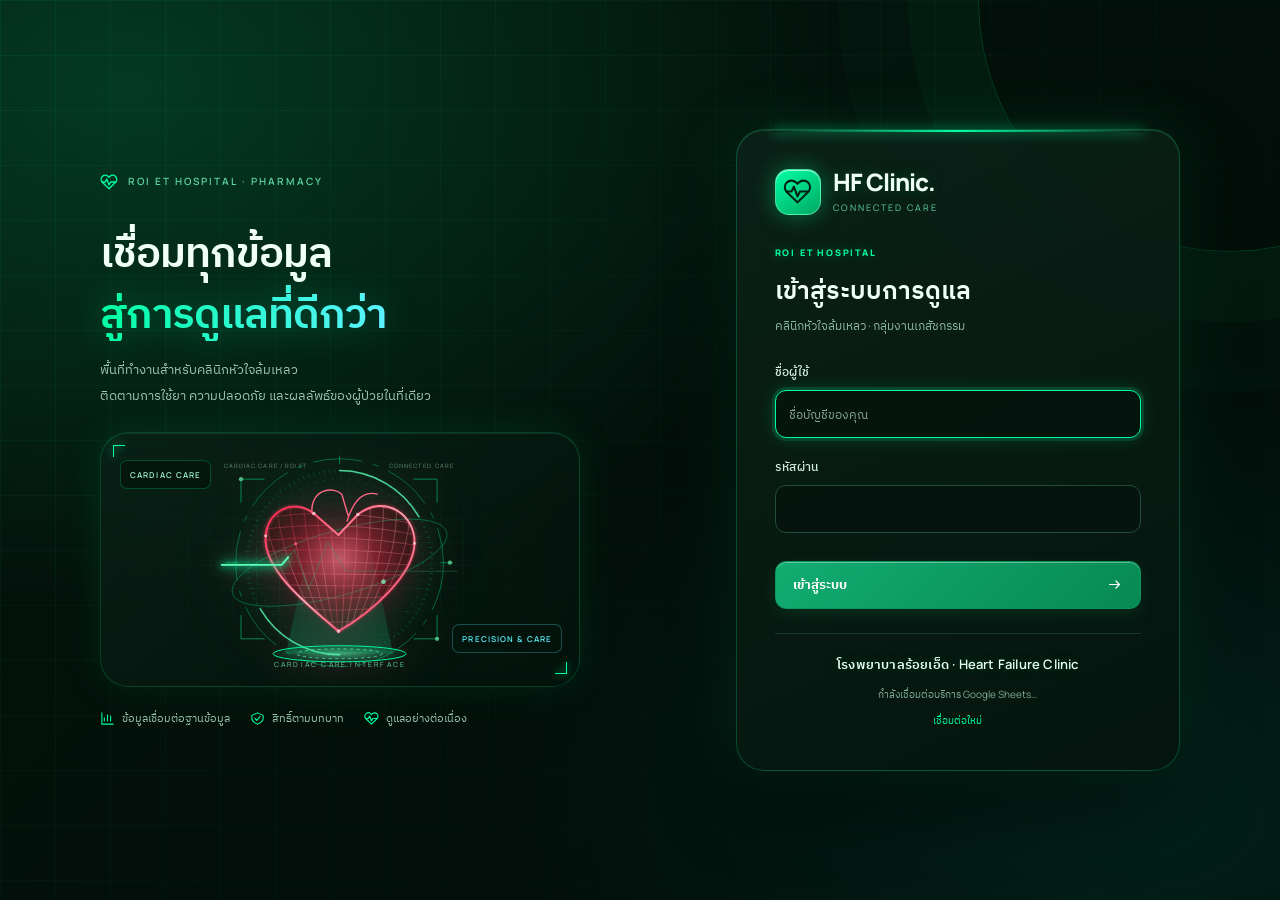
==== commit 7dbe5a05: "Add authenticated laboratory summary directly to overview" ====
--- a/index.html
+++ b/index.html
@@ -1330,6 +1330,9 @@
 .ring svg circle:not(:first-child){filter:drop-shadow(0 2px 2px #17492e25)}
 .hfc-chart-legend i,.legend i{box-shadow:0 1px 3px #17492e24}
 </style>
+<link rel="stylesheet" href="lab-dashboard.css?v=20261119">
+<script src="lab-core.js?v=20261119"></script>
+<script src="lab-dashboard.js?v=20261119"></script>
 </head>
 <body>
 <svg class="svg-defs" xmlns="http://www.w3.org/2000/svg" aria-hidden="true"><defs>
@@ -1459,7 +1462,7 @@
 const BACKEND_NAME='Google Sheets';
 const state={boot:null,view:'dashboard',filters:{},dash:null,page:1,table:null,activeSchema:null,record:null,dirty:false,modalTrigger:null,requestId:null,requestVersion:0,reference:'Drug_Lists',report:null,reportDirty:false,summaryDirty:false};
 const VISIT_SHEET='บันทึกรายครั้ง';
-const navigation=[['dashboard','ภาพรวม','grid'],['HF_Patient_Data','ทะเบียนผู้ป่วย','users'],[VISIT_SHEET,'บันทึกรายครั้ง','calendar'],['DRP_Log','ปัญหาจากการใช้ยา','activity'],['ADR_TypeA_Log','ADR & ความปลอดภัย','shield'],['FMT_Clinical_Plan','แผนดูแล FMT','clipboard'],['FMT_Dose_Analysis','วิเคราะห์ขนาดยา','pill'],['report','รายงานผลดำเนินงาน','chart'],['executive','บทสรุปผู้บริหาร','chart'],['references','ข้อมูลอ้างอิง','book'],['users','บัญชีผู้ใช้งาน','users']];
+const navigation=[['dashboard','ภาพรวม','grid'],['HF_Patient_Data','ทะเบียนผู้ป่วย','users'],[VISIT_SHEET,'บันทึกรายครั้ง','calendar'],['DRP_Log','ปัญหาจากการใช้ยา','activity'],['ADR_TypeA_Log','ADR & ความปลอดภัย','shield'],['FMT_Clinical_Plan','แผนดูแล FMT','clipboard'],['FMT_Dose_Analysis','วิเคราะห์ขนาดยา','pill'],['labs','แล็บ / CKD / ภาวะซีด','activity'],['report','รายงานผลดำเนินงาน','chart'],['executive','บทสรุปผู้บริหาร','chart'],['references','ข้อมูลอ้างอิง','book'],['users','บัญชีผู้ใช้งาน','users']];
 let pendingRequests=0;
 function gasCall(method,...args){
  pendingRequests++;
@@ -1575,23 +1578,13 @@
  if(!rows.length)return rows;
  const schema=state.boot?.schemas?.[name];
  const keys=schema?.fields?.map(f=>f.key);
- // Older or cached bootstraps may omit a log schema. Read every full record
- // rather than guessing columns or treating unavailable ADR data as zero.
- const hasSchema=Boolean(keys?.length);
- const all=hasSchema&&rows.every(r=>r.values&&keys.every(k=>Object.hasOwn(r.values,k)));
+ if(!keys?.length)throw Error('ไม่พบโครงสร้างคอลัมน์ของ '+name);
+ const all=rows.every(r=>r.values&&keys.every(k=>Object.hasOwn(r.values,k)));
  if(all)return rows;
  const read=async row=>{
   const full=await gasCall('dispatch',{method:'getRecord',args:[name,row],token:sessionToken});
   hfcOverviewValues(full);return {...full,row};
  };
- if(!hasSchema){
-  const result=[];
-  for(let i=0;i<rows.length;i+=6){
-   result.push(...await Promise.all(rows.slice(i,i+6).map(r=>read(r.row))));
-   hfcOverviewProgress('กำลังอ่านรายละเอียด '+name+' '+result.length+'/'+rows.length);
-  }
-  return result;
- }
  // getRecord is the existing full-form read. Compare with the list response
  // to distinguish sparse empty cells from a deliberately projected list.
  const index=rows.findIndex(r=>keys.some(k=>!Object.hasOwn(r.values||{},k)));
@@ -1810,7 +1803,7 @@
 /* Verified aggregate-only values sourced from Executive_Dashboard.
    IMPORTANT: these are NOT the filtered getDashboard calculations; never
    overwrite this section from getDashboard. No HN, patient names or CID. */
-const HF_WEB_BUILD='2026.11.17.1';
+const HF_WEB_BUILD='2026.11.06.10';
 const HFC_EXECUTIVE_SNAPSHOT={"schemaVersion":2,"source":"Executive_Dashboard","mode":"published","verifiedFrom":"Google Sheets aggregate cells","checkedAt":"2026-11-02","asOf":"ข้อมูลสำรองจาก Google Sheets ณ 02/11/2026 • KPI และ DRP ณ 02/11/2026 • ไม่ใช่ข้อมูลสด","note":"ข้อมูลรวมสำรองเท่านั้น ไม่ใช่ข้อมูลสด • MTD และ FMT eligibility นับ HN ซ้ำ • มีวันที่บริการในอนาคต 39 ระเบียนรอตรวจสอบ","registry":{"registeredShown":354,"octoberVisits":8,"octoberUnique":8,"mtdNumerator":349,"mtdDenominator":354,"mtdPct":98.58757062146893,"mtdCountDifference":0},"eligibility":{"numerator":354,"denominator":354,"pct":100,"pending":0,"missing":0,"unit":"visits","sourceColumn":"HF_Patient_Data!AV6:AV1098","basis":"All rows with nonblank HN and FMT eligibility value; duplicate HN counted"},"kpis":[{"label":"ความครบถ้วนของ FMT / GDMT","actual":100,"target":60,"description":"6/6 • ครั้งบริการ HFrEF ที่เข้าเกณฑ์ประเมิน (eligible-adjusted)","status":"ผ่านเกณฑ์","sourceRow":14,"unit":"percent","lowerIsBetter":false},{"label":"ร้อยละรายการรับบริการที่บันทึกถึง MTD (นับ HN ซ้ำ)","actual":98.58757062146893,"target":60,"description":"ตัวเศษ 349 ครั้งที่ตอบ MTD=ใช่ / ตัวหาร 354 ครั้งที่มี HN • รวม HN ซ้ำทั้งคู่ (*ต้องยืนยันเกณฑ์เป้าหมายรายครั้ง)","status":"ถึงเกณฑ์เชิงตัวเลข*","sourceRow":15,"unit":"percent","lowerIsBetter":false},{"label":"ความร่วมมือในการใช้ยา","actual":100,"target":80,"description":"8/8 • ครั้งบริการที่มีผลการประเมิน adherence","status":"ผ่านเกณฑ์","sourceRow":16,"unit":"percent","lowerIsBetter":false},{"label":"การแก้ไข DRP สำเร็จ • คิดต่อเหตุการณ์จาก DRP_Log","actual":null,"target":80,"description":"แก้ไขสำเร็จ 0 / 0 เหตุการณ์ DRP • 01/11–02/11/2026","status":"ไม่มีตัวหาร","sourceRow":17,"unit":"percent","lowerIsBetter":false},{"label":"อัตรา ADR ที่สามารถป้องกันได้","actual":0,"target":5,"description":"0/8 • เหตุการณ์ preventable ADR ÷ ครั้งรับบริการ; ค่ายิ่งต่ำยิ่งดี","status":"ผ่านเกณฑ์ <5%","sourceRow":18,"unit":"percent","lowerIsBetter":true},{"label":"จำนวน DRP ที่พบ • นับเหตุการณ์ใน DRP_Log","actual":0,"target":null,"description":"บันทึก 0 เหตุการณ์ • ผู้ป่วย HN ไม่ซ้ำ 1 ราย • แก้ไขสำเร็จ 0 เหตุการณ์","status":"ข้อมูลจาก DRP_Log","sourceRow":19,"unit":"count","lowerIsBetter":false},{"label":"ความเหมาะสมตาม GDMT • เฉพาะครั้งที่ประเมิน","actual":100,"target":60,"description":"เหมาะสม 8 / ไม่เหมาะสม 0 • ประเมินแล้ว 8 ครั้ง • ตัวหาร = เฉพาะครั้งที่มีผล (เหมาะสม + ไม่เหมาะสม)","status":"ผ่านเกณฑ์","sourceRow":20,"unit":"percent","lowerIsBetter":false},{"label":"FMT eligibility • เฉพาะครั้งที่มีผล (นับ HN ซ้ำ)","actual":100,"target":60,"description":"Eligible 354 / มีผลประเมิน 354 ครั้ง • ทุก HN รวม HN ซ้ำทั้งตัวเศษและตัวหาร • สถานะต้องประเมินเพิ่มรวมในตัวหาร","status":"ผ่านเกณฑ์","sourceRow":21,"unit":"percent","lowerIsBetter":false}],"gdmt":[{"label":"ACEi / ARB / ARNI","percent":100,"received":5,"assessed":5,"sourceRow":34},{"label":"β-blocker","percent":100,"received":6,"assessed":6,"sourceRow":35},{"label":"MRA","percent":100,"received":5,"assessed":5,"sourceRow":36},{"label":"SGLT2i","percent":null,"received":0,"assessed":0,"sourceRow":37}],"sourceCoordinates":{"registry":"Executive_Dashboard!A6:M6","kpis":"Executive_Dashboard!A14:E21","gdmt":"Executive_Dashboard!A34:D37","mtd":"_Executive_Metrics!B2:B4","eligibility":"Dashboard!B31:D31"},"definitionVersion":"HF-ALL-ROWS-20261017","dataQuality":{"futureDatedRows":39},"reportingPeriod":{"start":"2026-11-01","end":"2026-11-02","source":"Dashboard!B2:D2 (ช่วงของข้อมูลสำรอง ณ 02/11/2026)"}};
 let HFC_EXECUTIVE_FEED=HFC_EXECUTIVE_SNAPSHOT,HFC_EXEC_FEED_LOADED=false,HFC_EXEC_FEED_LOADING=false,HFC_EXEC_FEED_CHECKED=null,HFC_EXEC_FEED_SOURCE='snapshot',HFC_EXEC_FEED_ERROR='';
 function hfcExecKpis(){return (HFC_EXECUTIVE_FEED.kpis||[]).map(r=>({...r}));}
@@ -2084,7 +2077,7 @@
  '<p class="hfc-execdash-alert" role="status"><strong>'+esc(hfcPeriodLabel(d.filters))+'</strong> • ตามตัวกรองที่เลือก</p>'+
  '<section class="hero"><div><div class="eyebrow">CARE THAT MAKES A DIFFERENCE</div><h2>ทุกข้อมูล เชื่อมต่อการดูแลที่ดีขึ้น</h2><p>'+esc(state.boot.organization)+' · '+dateTH(d.filters.start)+' ถึง '+dateTH(d.filters.end)+'</p><div class="hero-badge"><i></i>CONNECTED CARE NETWORK</div></div>'+hologram()+'<div class="hero-right"><div class="hero-stat"><div class="value mono">'+fmt(d.patientCount)+'</div><div class="label">ผู้ป่วย HN ไม่ซ้ำ</div></div><div class="hero-divider"></div><div class="hero-stat" id="hfcFmtHeroCoverage">'+hfcFmtHeroHTML(d.filters,d.patientFmt,'record-aggregate')+'</div></div><svg class="hero-heart" viewBox="0 0 200 100" fill="none" stroke="white" stroke-width="6"><path d="M0 50h35l15-30 25 60 25-55 17 25h83"/></svg></section>'+
  '<div class="stats">'+metric('ครั้งรับบริการทั้งหมด',fmt(n),'ผู้ป่วย '+fmt(d.patientCount)+' ราย','users')+metric('New case',fmt(d.newVisits),'HN ไม่ซ้ำ '+fmt(d.newPatients)+' ราย','plus')+metric('DRP ที่พบ · เหตุการณ์',fmt(d.drpEvents),'ผู้ป่วย HN ไม่ซ้ำ '+fmt(d.drpPatients)+' ราย','activity')+metric('DRP resolution',percent(d.drpEventResolution),fmt(d.drpEvents)+' เหตุการณ์ใน DRP Log','check')+metric('Readmission 30 วัน',percent(d.readmission),fmt(d.readmissionCount)+' / '+fmt(n)+' ครั้งบริการ','heart')+metric('KCCQ-12 เฉลี่ย',fmt(d.kccq.value), 'มีผลประเมิน '+fmt(d.kccq.n)+' ครั้ง · 0–100','chart')+'</div>'+
- hfcEarlyGdmtHTML(d)+hfcExecutiveDashboardSnapshot()+
+ '<section id="overviewLabs" aria-label="ภาพรวมผลแล็บ"><div class="panel loading-text">กำลังอ่านสรุปผลแล็บ…</div></section>'+hfcEarlyGdmtHTML(d)+hfcExecutiveDashboardSnapshot()+
  '<div class="hfc-new-section"><div class="section-label"><h2>กราฟวิเคราะห์บริการและการใช้ยา</h2><span>ข้อมูลจาก Google Sheets · ปรับตามตัวกรองด้านบน</span></div></div><div class="grid">'+panel('สัดส่วนการรับบริการรายใหม่','New case เทียบกับครั้งรับบริการอื่นในช่วงที่เลือก',hfcVisitMix(d),'VISIT MIX')+'</div>'+
  '<div class="grid grid-wide">'+panel('แนวโน้มการเข้ารับบริการ',d.trendMode==='daily'?'จำนวนครั้งรับบริการตามวันในช่วงที่เลือก':'จำนวนครั้งรับบริการตามเดือนในช่วงที่เลือก',trendChart(d.trend),d.trendMode==='daily'?'DAILY TREND':'MONTHLY TREND')+'</div>'+
  '<div class="grid">'+panel('HFrEF · FMT score','จำนวนกลุ่มที่ใช้ยา ÷ จำนวนกลุ่มที่ eligible เช่น 2/2, 3/3, 4/4 · “ข้อจำกัด” ตัดออกจาก denominator',scoreRing(d),'ELIGIBLE-ADJUSTED')+panel('HFrEF · ช่องว่าง FMT','นับเฉพาะสถานะ “ไม่ใช่” เป็น gap · “ข้อจำกัด” ไม่เป็น gap และไม่อยู่ใน denominator',bars(d.gap)+'<div class="panel-foot"><span>HFpEF ครบ FMT ตาม eligibility</span><strong>'+fmt(d.hfpComplete)+' / '+fmt(d.hfpCount)+' ครั้ง</strong></div>','FMT GAP')+'</div>'+
@@ -2130,7 +2123,7 @@
 function printPage(){document.querySelectorAll('input,select,textarea').forEach(el=>{const mirror=el.parentElement.querySelector('.print-mirror');if(mirror)mirror.textContent=el.type==='date'?dateTH(el.value):el.value;});if($('dashboardSummary')){let mirror=$('dashboardSummary').parentElement.querySelector('.print-mirror');if(!mirror){mirror=document.createElement('div');mirror.className='print-mirror';$('dashboardSummary').after(mirror);}mirror.textContent=$('dashboardSummary').value;}window.print();}
 function navRender(){ $('nav').innerHTML=navigation.filter(([key])=>(key!=='users'||currentUser?.role==='admin')).map(([key,label,ico])=>(key==='report'?'<div class="nav-caption" style="margin-top:20px">INSIGHTS & RESOURCES</div>':'')+'<button class="nav-btn '+(state.view===key?'active':'')+'" data-view="'+key+'">'+icon(ico)+esc(label)+'</button>').join('');$('nav').querySelectorAll('.nav-btn[data-view]').forEach(b=>b.onclick=()=>navigate(b.dataset.view)); }
 async function navigate(view){if(state.reportDirty&&!confirm('รายงานมีข้อมูลที่ยังไม่บันทึก ต้องการออกจากหน้านี้หรือไม่?'))return;state.reportDirty=false;state.view=view;state.page=1;setNavigationOpen(false);navRender();$('crumb').textContent=navigation.find(n=>n[0]===view)[1];await loadView();window.scrollTo({top:0,behavior:'smooth'});}
-async function loadView(silent){silent=silent===true;const version=++state.requestVersion,view=state.view;document.body.dataset.view=view;if(!silent)$('page').innerHTML='<div class="loading-text">กำลังโหลดข้อมูลจาก '+BACKEND_NAME+'…</div><div class="loading-grid">'+Array(6).fill('<div class="skeleton"></div>').join('')+'</div>';try{if(view===VISIT_SHEET&&!state.boot.schemas[VISIT_SHEET]){$('page').innerHTML=visitUnavailableHTML();return;}if(view==='executive'||view==='users'){await loadExtendedView(view,version);applyAccessUI();return;}if(view==='dashboard'){state.dash=null;const dashboardRequest=api('getDashboard',state.filters);$('page').innerHTML=heading('ภาพรวมคลินิกหัวใจล้มเหลว','ติดตามคุณภาพการใช้ยา ความปลอดภัย และผลลัพธ์ของผู้ป่วย',canEdit()?'<button id="quickStartRecord" class="btn btn-primary">'+icon('plus')+'บันทึกผู้ป่วย</button>':'')+'<div class="loading-text">กำลังอ่านทะเบียนผู้ป่วย, DRP และ ADR โดยตรง · เวอร์ชัน '+HF_WEB_BUILD+'</div>'+hfcExecutiveDashboardSnapshot();if(canEdit())$('quickStartRecord').onclick=()=>openNewPatient();hfcBindExecRefresh();const d=await dashboardRequest;if(version!==state.requestVersion)return;state.dash=d;$('page').innerHTML=dashboardHTML(d);bindToolbar();hfcBindExecRefresh();hfcBindReviewCharts(version,d.filters||state.filters);$('newPatient').onclick=()=>openNewPatient();document.querySelectorAll('.overdue-open').forEach(b=>b.onclick=()=>openRecord('HF_Patient_Data',+b.dataset.row));$('dashboardSummary').oninput=()=>{state.summaryDirty=true;};$('saveSummary').onclick=async()=>{const btn=$('saveSummary');btn.disabled=true;try{await api('saveDashboardSummary',$('dashboardSummary').value,d.summary);state.summaryDirty=false;toast('บันทึกสรุปผลใน '+BACKEND_NAME+' แล้ว');await loadView();}catch(e){toast(e.message,true);}finally{btn.disabled=false;}};$('footerStatus').textContent='เวอร์ชัน '+HF_WEB_BUILD+' · อัปเดต '+d.updatedAt;void hfcLoadOverviewSupplement(version);}
+async function loadView(silent){silent=silent===true;const version=++state.requestVersion,view=state.view;document.body.dataset.view=view;if(!silent)$('page').innerHTML='<div class="loading-text">กำลังโหลดข้อมูลจาก '+BACKEND_NAME+'…</div><div class="loading-grid">'+Array(6).fill('<div class="skeleton"></div>').join('')+'</div>';try{if(view==='labs'){await hfcLoadLabView(version);applyAccessUI();return;}if(view===VISIT_SHEET&&!state.boot.schemas[VISIT_SHEET]){$('page').innerHTML=visitUnavailableHTML();return;}if(view==='executive'||view==='users'){await loadExtendedView(view,version);applyAccessUI();return;}if(view==='dashboard'){state.dash=null;const dashboardRequest=api('getDashboard',state.filters);$('page').innerHTML=heading('ภาพรวมคลินิกหัวใจล้มเหลว','ติดตามคุณภาพการใช้ยา ความปลอดภัย และผลลัพธ์ของผู้ป่วย',canEdit()?'<button id="quickStartRecord" class="btn btn-primary">'+icon('plus')+'บันทึกผู้ป่วย</button>':'')+'<div class="loading-text">กำลังอ่านทะเบียนผู้ป่วย, DRP และ ADR โดยตรง · เวอร์ชัน '+HF_WEB_BUILD+'</div>'+hfcExecutiveDashboardSnapshot();if(canEdit())$('quickStartRecord').onclick=()=>openNewPatient();hfcBindExecRefresh();const d=await dashboardRequest;if(version!==state.requestVersion)return;state.dash=d;$('page').innerHTML=dashboardHTML(d);bindToolbar();hfcBindExecRefresh();hfcBindReviewCharts(version,d.filters||state.filters);$('newPatient').onclick=()=>openNewPatient();document.querySelectorAll('.overdue-open').forEach(b=>b.onclick=()=>openRecord('HF_Patient_Data',+b.dataset.row));$('dashboardSummary').oninput=()=>{state.summaryDirty=true;};$('saveSummary').onclick=async()=>{const btn=$('saveSummary');btn.disabled=true;try{await api('saveDashboardSummary',$('dashboardSummary').value,d.summary);state.summaryDirty=false;toast('บันทึกสรุปผลใน '+BACKEND_NAME+' แล้ว');await loadView();}catch(e){toast(e.message,true);}finally{btn.disabled=false;}};$('footerStatus').textContent='เวอร์ชัน '+HF_WEB_BUILD+' · อัปเดต '+d.updatedAt;void hfcLoadOverviewSupplement(version);void hfcLoadOverviewLabs(version);}
  else if(view==='references'){const fresh=await api('getBootstrap');if(version!==state.requestVersion)return;state.boot=fresh;$('page').innerHTML=referenceHTML();document.querySelectorAll('[data-reference]').forEach(b=>b.onclick=()=>{state.reference=b.dataset.reference;loadView();});$('printReference').onclick=printPage;}
  else if(view==='report'){const [report,d]=await Promise.all([api('getReport'),api('getDashboard',state.filters)]);hfcSetOverviewFeed(d);if(HFC_EXEC_FEED_LOADING)await new Promise(resolve=>{const wait=()=>HFC_EXEC_FEED_LOADING?setTimeout(wait,25):resolve();wait();});if(version!==state.requestVersion)return;state.report=report;state.dash=d;report.fields.start=state.filters.start||report.fields.start;report.fields.end=state.filters.end||report.fields.end;report.fields.clinic=state.filters.clinic;$('page').innerHTML=reportHTML(d);bindToolbar();$('printReport').onclick=printPage;document.querySelectorAll('[data-report],.report-note').forEach(el=>el.oninput=()=>{state.reportDirty=true;});bindReportRange();bindReportSave();}
  else {const data=await api('listRecords',view,state.filters,state.page,10);if(version!==state.requestVersion)return;state.table=data;$('page').innerHTML=recordTableHTML(view,data);bindToolbar();$('newRecord').onclick=()=>openRecord(view);if($('syncVisits'))$('syncVisits').onclick=syncVisits;document.querySelectorAll('.edit-record').forEach(b=>b.onclick=()=>openRecord(view,+b.dataset.row));$('prevPage').onclick=()=>{state.page=data.page-1;loadView();};$('nextPage').onclick=()=>{state.page=data.page+1;loadView();};}
@@ -2141,9 +2134,9 @@
 function bindReportRange(){const range=()=>['start','end','clinic'].map(k=>$('report_'+k).value).join('|'),shown=range(),bar=$('reportRecalc'),btn=$('reportRecalcBtn');document.querySelectorAll('[data-report="start"],[data-report="end"],[data-report="clinic"]').forEach(el=>el.onchange=()=>{bar.hidden=range()===shown;});btn.onclick=async()=>{captureReport();const f={start:state.report.fields.start,end:state.report.fields.end,clinic:state.report.fields.clinic};if(!f.start||!f.end||f.start>f.end){toast('กรุณาระบุช่วงวันที่รายงานให้ถูกต้อง',true);return;}const version=state.requestVersion;btn.disabled=true;try{const d=await api('getDashboard',f);if(version!==state.requestVersion)return;state.dash=d;state.filters=f;renderReportPreserving();}catch(e){toast(e.message,true);btn.disabled=false;}};}
 function bindReportSave(){$('saveReport').onclick=async()=>{captureReport();const f=state.report.fields;if(!f.start||!f.end||f.start>f.end){toast('ระบุช่วงวันที่รายงานให้ถูกต้อง',true);return;}if(f.start!==state.dash.filters.start||f.end!==state.dash.filters.end||f.clinic!==state.dash.filters.clinic){toast('กรุณารอคำนวณตัวชี้วัดตามช่วงวันที่รายงานก่อนบันทึก',true);return;}const btn=$('saveReport');btn.disabled=true;try{const res=await api('saveReport',state.report);state.report=res.report;state.reportDirty=false;toast(res.message);renderReportPreserving();}catch(e){toast(e.message,true);btn.disabled=false;}};}
 async function init(){navRender();initDeviceNavigation();$('closeModal').onclick=()=>closeModal();$('cancelModal').onclick=()=>closeModal();$('recordModal').onclick=e=>{if(e.target===$('recordModal')&&!$('closeModal').disabled)closeModal();};document.addEventListener('keydown',e=>{if($('recordModal').hidden)return;if(e.key==='Escape'&&!$('closeModal').disabled)closeModal();if(e.key==='Tab'){const els=[...$('recordModal').querySelectorAll('button:not(:disabled),input:not(:disabled):not([hidden]),select:not(:disabled),textarea:not(:disabled)')].filter(el=>el.offsetParent!==null&&el.tabIndex>=0&&!el.classList.contains('choice-native'));if(e.shiftKey&&document.activeElement===els[0]){els.at(-1).focus();e.preventDefault();}else if(!e.shiftKey&&document.activeElement===els.at(-1)){els[0].focus();e.preventDefault();}}});window.addEventListener('beforeunload',e=>{if(state.dirty||state.reportDirty||state.summaryDirty){e.preventDefault();e.returnValue='';}});document.body.dataset.view=state.view;$('page').innerHTML='<div class="loading-text">กำลังเชื่อมต่อ '+BACKEND_NAME+' และโหลดข้อมูล… หากใช้เวลานาน ให้ตรวจสอบว่าเข้าสู่ระบบบัญชี Google ในเบราว์เซอร์นี้แล้ว</div><div class="loading-grid">'+Array(6).fill('<div class="skeleton"></div>').join('')+'</div>';try{const today=todayTH();state.filters={start:today.slice(0,7)+'-01',end:today.slice(0,7)+'-'+new Date(Number(today.slice(0,4)),Number(today.slice(5,7)),0).getDate(),clinic:'ทั้งหมด',query:''};
- // Resolve bootstrap before overview reads inspect its column schemas.
+ // Start the first page's data together with the bootstrap instead of after it.
+ if(state.view==='dashboard')api('getDashboard',state.filters).catch(()=>{});
  const cachedBoot=readCachedBoot();if(cachedBoot){state.boot=cachedBoot;refreshBootInBackground();}else{state.boot=await api('getBootstrap');storeBoot(state.boot);}
- if(state.view==='dashboard')api('getDashboard',state.filters).catch(()=>{});
  currentUser=state.boot.user||currentUser;navRender();applyAccessUI();bindPatientWorkspace();$('connection').innerHTML='<i class="dot" style="background:'+'#38a68d'+'"></i>'+BACKEND_NAME+' · สด';$('avatar').title=state.boot.email;$('avatar').textContent=state.boot.email.slice(0,2).toUpperCase();await loadView();}catch(e){if(String(e.message||'').includes('AUTH_REQUIRED:'))return;$('connection').textContent='เชื่อมต่อไม่สำเร็จ';$('page').innerHTML='<div class="fatal"><div class="eyebrow">CONNECTION REQUIRED</div><h1>เชื่อมต่อระบบ HF Clinic</h1><p>'+esc(e.message)+'</p><p>ตรวจสอบ Spreadsheet ID ใน Code.gs และสิทธิ์เข้าถึงไฟล์ จากนั้นรัน <code>setup()</code> และ Deploy Web app แบบ <strong>Execute as: Me</strong> เพื่อใช้ระบบบัญชีผู้ใช้</p><button id="retryInit" class="btn btn-primary">ลองอีกครั้ง</button></div>';$('retryInit').onclick=init;}}
 // Authentication tokens stay in sessionStorage. Patient data stays in memory only.
 let sessionToken='',currentUser=null,executiveReport=null,accountRows=[],accountEditing=null;
--- a/lab-dashboard.css
+++ b/lab-dashboard.css
@@ -0,0 +1 @@
+.lab-dashboard{font-size:16px}.lab-dashboard p,.lab-dashboard li{font-size:14px;line-height:1.85}.lab-dashboard h2{font-size:20px}.lab-dashboard h3{font-size:15px;margin:0}.lab-cards{display:grid;grid-template-columns:repeat(4,minmax(0,1fr));gap:16px;margin:20px 0}.lab-number{display:block;font-size:38px;color:var(--teal);margin:14px 0}.lab-stage{display:grid;grid-template-columns:40px 65px 1fr 35px;gap:12px;align-items:center;margin:20px 0}.lab-stage .track{height:12px}.lab-warning{padding:16px;border:1px solid #d9b864;border-radius:10px;background:#fff7df;color:#705521}.lab-dashboard table td,.lab-dashboard table th{font-size:14px;white-space:normal;min-width:85px}.lab-dashboard table small{font-size:12px}.lab-dashboard ul{padding-left:24px}@media(max-width:1000px){.lab-cards{grid-template-columns:repeat(2,minmax(0,1fr))}}@media(max-width:550px){.lab-cards{gap:10px}.lab-cards .panel{padding:15px}.lab-stage{gap:8px}.lab-dashboard .grid{grid-template-columns:1fr}}@media print{.lab-cards{grid-template-columns:repeat(4,1fr)}.lab-dashboard .panel{break-inside:avoid}}
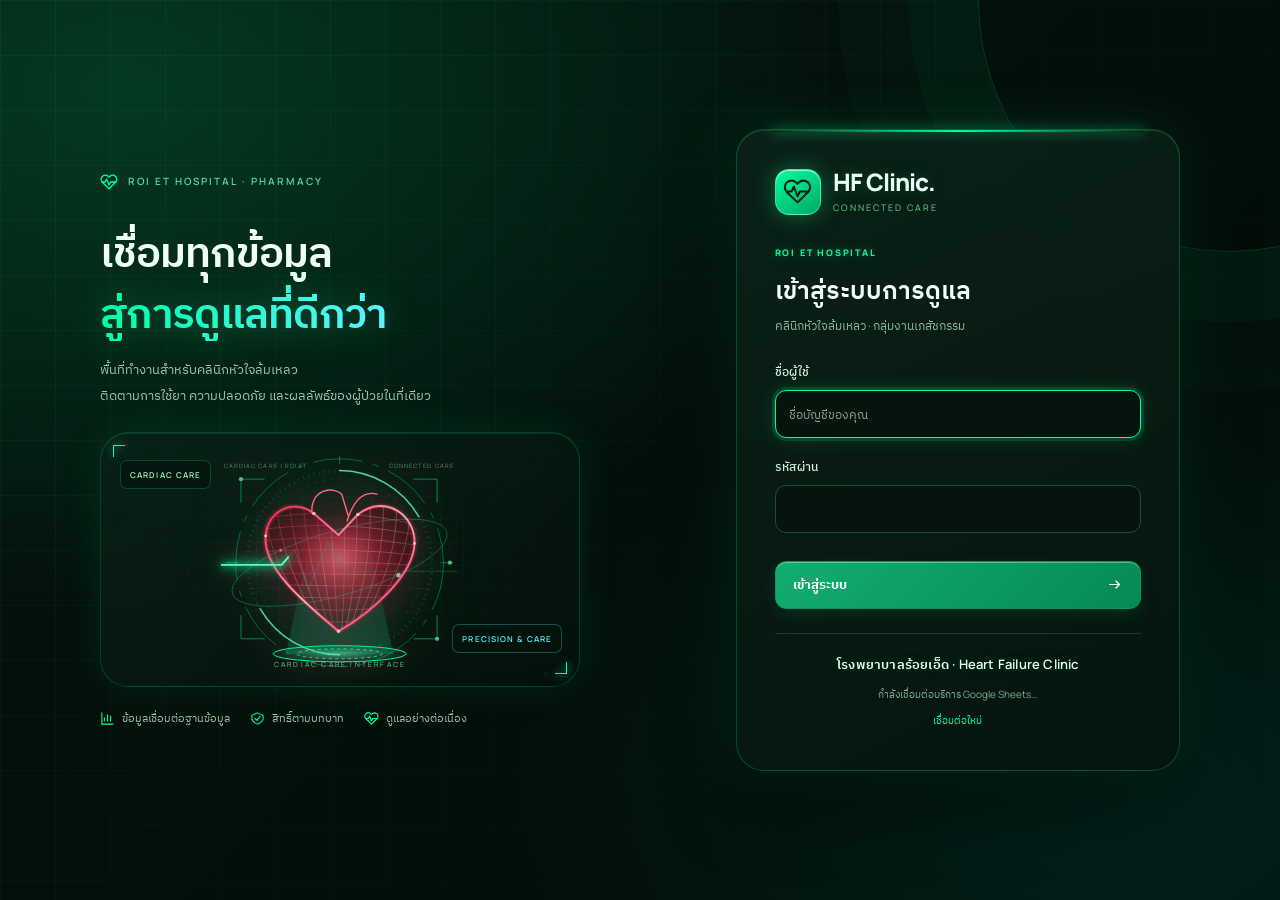
==== commit 1e81e06a: "Remove lab section from overview while retaining separate lab menu" ====
--- a/index.html
+++ b/index.html
@@ -2077,7 +2077,7 @@
  '<p class="hfc-execdash-alert" role="status"><strong>'+esc(hfcPeriodLabel(d.filters))+'</strong> • ตามตัวกรองที่เลือก</p>'+
  '<section class="hero"><div><div class="eyebrow">CARE THAT MAKES A DIFFERENCE</div><h2>ทุกข้อมูล เชื่อมต่อการดูแลที่ดีขึ้น</h2><p>'+esc(state.boot.organization)+' · '+dateTH(d.filters.start)+' ถึง '+dateTH(d.filters.end)+'</p><div class="hero-badge"><i></i>CONNECTED CARE NETWORK</div></div>'+hologram()+'<div class="hero-right"><div class="hero-stat"><div class="value mono">'+fmt(d.patientCount)+'</div><div class="label">ผู้ป่วย HN ไม่ซ้ำ</div></div><div class="hero-divider"></div><div class="hero-stat" id="hfcFmtHeroCoverage">'+hfcFmtHeroHTML(d.filters,d.patientFmt,'record-aggregate')+'</div></div><svg class="hero-heart" viewBox="0 0 200 100" fill="none" stroke="white" stroke-width="6"><path d="M0 50h35l15-30 25 60 25-55 17 25h83"/></svg></section>'+
  '<div class="stats">'+metric('ครั้งรับบริการทั้งหมด',fmt(n),'ผู้ป่วย '+fmt(d.patientCount)+' ราย','users')+metric('New case',fmt(d.newVisits),'HN ไม่ซ้ำ '+fmt(d.newPatients)+' ราย','plus')+metric('DRP ที่พบ · เหตุการณ์',fmt(d.drpEvents),'ผู้ป่วย HN ไม่ซ้ำ '+fmt(d.drpPatients)+' ราย','activity')+metric('DRP resolution',percent(d.drpEventResolution),fmt(d.drpEvents)+' เหตุการณ์ใน DRP Log','check')+metric('Readmission 30 วัน',percent(d.readmission),fmt(d.readmissionCount)+' / '+fmt(n)+' ครั้งบริการ','heart')+metric('KCCQ-12 เฉลี่ย',fmt(d.kccq.value), 'มีผลประเมิน '+fmt(d.kccq.n)+' ครั้ง · 0–100','chart')+'</div>'+
- '<section id="overviewLabs" aria-label="ภาพรวมผลแล็บ"><div class="panel loading-text">กำลังอ่านสรุปผลแล็บ…</div></section>'+hfcEarlyGdmtHTML(d)+hfcExecutiveDashboardSnapshot()+
+ hfcEarlyGdmtHTML(d)+hfcExecutiveDashboardSnapshot()+
  '<div class="hfc-new-section"><div class="section-label"><h2>กราฟวิเคราะห์บริการและการใช้ยา</h2><span>ข้อมูลจาก Google Sheets · ปรับตามตัวกรองด้านบน</span></div></div><div class="grid">'+panel('สัดส่วนการรับบริการรายใหม่','New case เทียบกับครั้งรับบริการอื่นในช่วงที่เลือก',hfcVisitMix(d),'VISIT MIX')+'</div>'+
  '<div class="grid grid-wide">'+panel('แนวโน้มการเข้ารับบริการ',d.trendMode==='daily'?'จำนวนครั้งรับบริการตามวันในช่วงที่เลือก':'จำนวนครั้งรับบริการตามเดือนในช่วงที่เลือก',trendChart(d.trend),d.trendMode==='daily'?'DAILY TREND':'MONTHLY TREND')+'</div>'+
  '<div class="grid">'+panel('HFrEF · FMT score','จำนวนกลุ่มที่ใช้ยา ÷ จำนวนกลุ่มที่ eligible เช่น 2/2, 3/3, 4/4 · “ข้อจำกัด” ตัดออกจาก denominator',scoreRing(d),'ELIGIBLE-ADJUSTED')+panel('HFrEF · ช่องว่าง FMT','นับเฉพาะสถานะ “ไม่ใช่” เป็น gap · “ข้อจำกัด” ไม่เป็น gap และไม่อยู่ใน denominator',bars(d.gap)+'<div class="panel-foot"><span>HFpEF ครบ FMT ตาม eligibility</span><strong>'+fmt(d.hfpComplete)+' / '+fmt(d.hfpCount)+' ครั้ง</strong></div>','FMT GAP')+'</div>'+
@@ -2123,7 +2123,7 @@
 function printPage(){document.querySelectorAll('input,select,textarea').forEach(el=>{const mirror=el.parentElement.querySelector('.print-mirror');if(mirror)mirror.textContent=el.type==='date'?dateTH(el.value):el.value;});if($('dashboardSummary')){let mirror=$('dashboardSummary').parentElement.querySelector('.print-mirror');if(!mirror){mirror=document.createElement('div');mirror.className='print-mirror';$('dashboardSummary').after(mirror);}mirror.textContent=$('dashboardSummary').value;}window.print();}
 function navRender(){ $('nav').innerHTML=navigation.filter(([key])=>(key!=='users'||currentUser?.role==='admin')).map(([key,label,ico])=>(key==='report'?'<div class="nav-caption" style="margin-top:20px">INSIGHTS & RESOURCES</div>':'')+'<button class="nav-btn '+(state.view===key?'active':'')+'" data-view="'+key+'">'+icon(ico)+esc(label)+'</button>').join('');$('nav').querySelectorAll('.nav-btn[data-view]').forEach(b=>b.onclick=()=>navigate(b.dataset.view)); }
 async function navigate(view){if(state.reportDirty&&!confirm('รายงานมีข้อมูลที่ยังไม่บันทึก ต้องการออกจากหน้านี้หรือไม่?'))return;state.reportDirty=false;state.view=view;state.page=1;setNavigationOpen(false);navRender();$('crumb').textContent=navigation.find(n=>n[0]===view)[1];await loadView();window.scrollTo({top:0,behavior:'smooth'});}
-async function loadView(silent){silent=silent===true;const version=++state.requestVersion,view=state.view;document.body.dataset.view=view;if(!silent)$('page').innerHTML='<div class="loading-text">กำลังโหลดข้อมูลจาก '+BACKEND_NAME+'…</div><div class="loading-grid">'+Array(6).fill('<div class="skeleton"></div>').join('')+'</div>';try{if(view==='labs'){await hfcLoadLabView(version);applyAccessUI();return;}if(view===VISIT_SHEET&&!state.boot.schemas[VISIT_SHEET]){$('page').innerHTML=visitUnavailableHTML();return;}if(view==='executive'||view==='users'){await loadExtendedView(view,version);applyAccessUI();return;}if(view==='dashboard'){state.dash=null;const dashboardRequest=api('getDashboard',state.filters);$('page').innerHTML=heading('ภาพรวมคลินิกหัวใจล้มเหลว','ติดตามคุณภาพการใช้ยา ความปลอดภัย และผลลัพธ์ของผู้ป่วย',canEdit()?'<button id="quickStartRecord" class="btn btn-primary">'+icon('plus')+'บันทึกผู้ป่วย</button>':'')+'<div class="loading-text">กำลังอ่านทะเบียนผู้ป่วย, DRP และ ADR โดยตรง · เวอร์ชัน '+HF_WEB_BUILD+'</div>'+hfcExecutiveDashboardSnapshot();if(canEdit())$('quickStartRecord').onclick=()=>openNewPatient();hfcBindExecRefresh();const d=await dashboardRequest;if(version!==state.requestVersion)return;state.dash=d;$('page').innerHTML=dashboardHTML(d);bindToolbar();hfcBindExecRefresh();hfcBindReviewCharts(version,d.filters||state.filters);$('newPatient').onclick=()=>openNewPatient();document.querySelectorAll('.overdue-open').forEach(b=>b.onclick=()=>openRecord('HF_Patient_Data',+b.dataset.row));$('dashboardSummary').oninput=()=>{state.summaryDirty=true;};$('saveSummary').onclick=async()=>{const btn=$('saveSummary');btn.disabled=true;try{await api('saveDashboardSummary',$('dashboardSummary').value,d.summary);state.summaryDirty=false;toast('บันทึกสรุปผลใน '+BACKEND_NAME+' แล้ว');await loadView();}catch(e){toast(e.message,true);}finally{btn.disabled=false;}};$('footerStatus').textContent='เวอร์ชัน '+HF_WEB_BUILD+' · อัปเดต '+d.updatedAt;void hfcLoadOverviewSupplement(version);void hfcLoadOverviewLabs(version);}
+async function loadView(silent){silent=silent===true;const version=++state.requestVersion,view=state.view;document.body.dataset.view=view;if(!silent)$('page').innerHTML='<div class="loading-text">กำลังโหลดข้อมูลจาก '+BACKEND_NAME+'…</div><div class="loading-grid">'+Array(6).fill('<div class="skeleton"></div>').join('')+'</div>';try{if(view==='labs'){await hfcLoadLabView(version);applyAccessUI();return;}if(view===VISIT_SHEET&&!state.boot.schemas[VISIT_SHEET]){$('page').innerHTML=visitUnavailableHTML();return;}if(view==='executive'||view==='users'){await loadExtendedView(view,version);applyAccessUI();return;}if(view==='dashboard'){state.dash=null;const dashboardRequest=api('getDashboard',state.filters);$('page').innerHTML=heading('ภาพรวมคลินิกหัวใจล้มเหลว','ติดตามคุณภาพการใช้ยา ความปลอดภัย และผลลัพธ์ของผู้ป่วย',canEdit()?'<button id="quickStartRecord" class="btn btn-primary">'+icon('plus')+'บันทึกผู้ป่วย</button>':'')+'<div class="loading-text">กำลังอ่านทะเบียนผู้ป่วย, DRP และ ADR โดยตรง · เวอร์ชัน '+HF_WEB_BUILD+'</div>'+hfcExecutiveDashboardSnapshot();if(canEdit())$('quickStartRecord').onclick=()=>openNewPatient();hfcBindExecRefresh();const d=await dashboardRequest;if(version!==state.requestVersion)return;state.dash=d;$('page').innerHTML=dashboardHTML(d);bindToolbar();hfcBindExecRefresh();hfcBindReviewCharts(version,d.filters||state.filters);$('newPatient').onclick=()=>openNewPatient();document.querySelectorAll('.overdue-open').forEach(b=>b.onclick=()=>openRecord('HF_Patient_Data',+b.dataset.row));$('dashboardSummary').oninput=()=>{state.summaryDirty=true;};$('saveSummary').onclick=async()=>{const btn=$('saveSummary');btn.disabled=true;try{await api('saveDashboardSummary',$('dashboardSummary').value,d.summary);state.summaryDirty=false;toast('บันทึกสรุปผลใน '+BACKEND_NAME+' แล้ว');await loadView();}catch(e){toast(e.message,true);}finally{btn.disabled=false;}};$('footerStatus').textContent='เวอร์ชัน '+HF_WEB_BUILD+' · อัปเดต '+d.updatedAt;void hfcLoadOverviewSupplement(version);}
  else if(view==='references'){const fresh=await api('getBootstrap');if(version!==state.requestVersion)return;state.boot=fresh;$('page').innerHTML=referenceHTML();document.querySelectorAll('[data-reference]').forEach(b=>b.onclick=()=>{state.reference=b.dataset.reference;loadView();});$('printReference').onclick=printPage;}
  else if(view==='report'){const [report,d]=await Promise.all([api('getReport'),api('getDashboard',state.filters)]);hfcSetOverviewFeed(d);if(HFC_EXEC_FEED_LOADING)await new Promise(resolve=>{const wait=()=>HFC_EXEC_FEED_LOADING?setTimeout(wait,25):resolve();wait();});if(version!==state.requestVersion)return;state.report=report;state.dash=d;report.fields.start=state.filters.start||report.fields.start;report.fields.end=state.filters.end||report.fields.end;report.fields.clinic=state.filters.clinic;$('page').innerHTML=reportHTML(d);bindToolbar();$('printReport').onclick=printPage;document.querySelectorAll('[data-report],.report-note').forEach(el=>el.oninput=()=>{state.reportDirty=true;});bindReportRange();bindReportSave();}
  else {const data=await api('listRecords',view,state.filters,state.page,10);if(version!==state.requestVersion)return;state.table=data;$('page').innerHTML=recordTableHTML(view,data);bindToolbar();$('newRecord').onclick=()=>openRecord(view);if($('syncVisits'))$('syncVisits').onclick=syncVisits;document.querySelectorAll('.edit-record').forEach(b=>b.onclick=()=>openRecord(view,+b.dataset.row));$('prevPage').onclick=()=>{state.page=data.page-1;loadView();};$('nextPage').onclick=()=>{state.page=data.page+1;loadView();};}
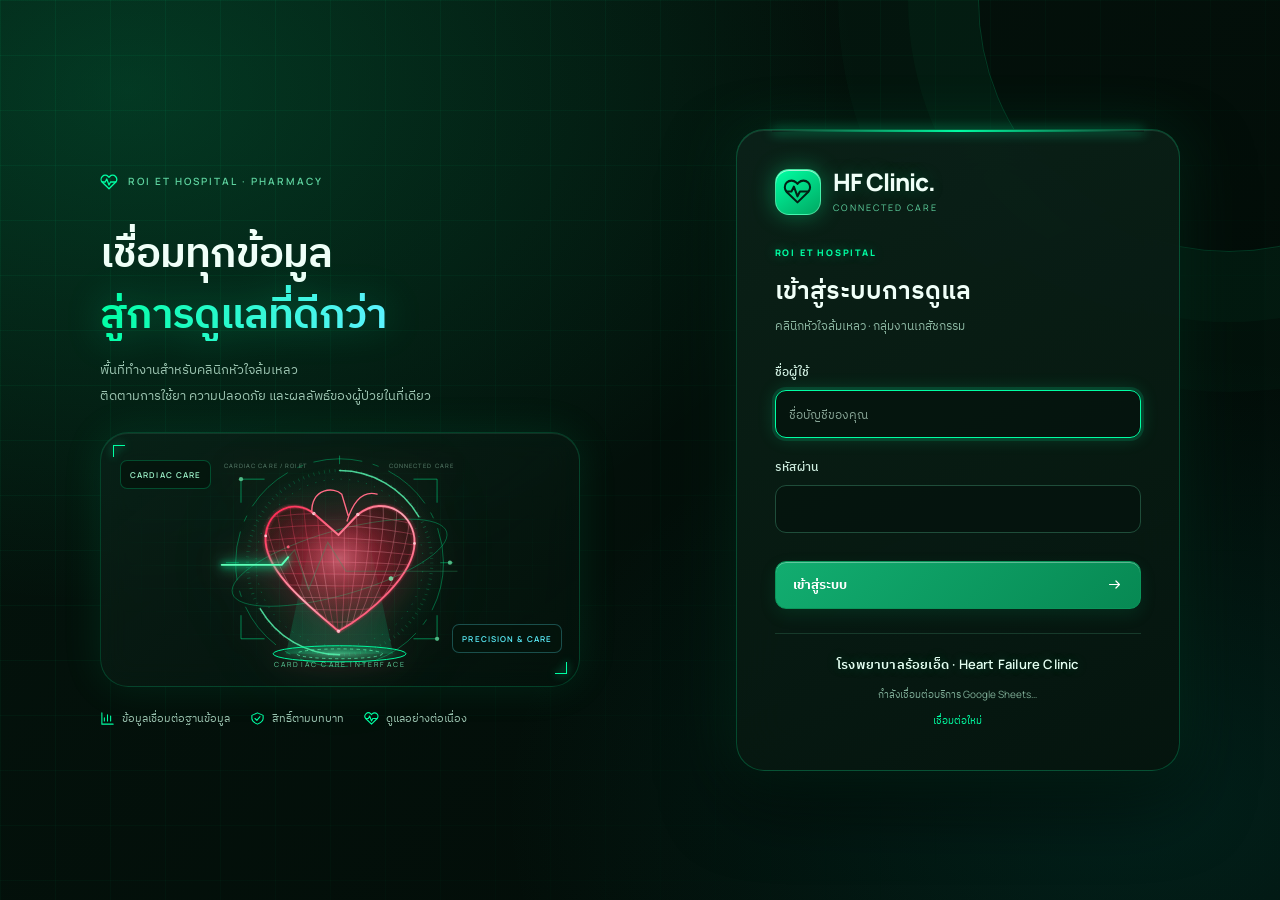
==== commit 2b0a3493: "Remove laboratory page and navigation from web app" ====
--- a/index.html
+++ b/index.html
@@ -1330,9 +1330,6 @@
 .ring svg circle:not(:first-child){filter:drop-shadow(0 2px 2px #17492e25)}
 .hfc-chart-legend i,.legend i{box-shadow:0 1px 3px #17492e24}
 </style>
-<link rel="stylesheet" href="lab-dashboard.css?v=20261119">
-<script src="lab-core.js?v=20261119"></script>
-<script src="lab-dashboard.js?v=20261119"></script>
 </head>
 <body>
 <svg class="svg-defs" xmlns="http://www.w3.org/2000/svg" aria-hidden="true"><defs>
@@ -1462,7 +1459,7 @@
 const BACKEND_NAME='Google Sheets';
 const state={boot:null,view:'dashboard',filters:{},dash:null,page:1,table:null,activeSchema:null,record:null,dirty:false,modalTrigger:null,requestId:null,requestVersion:0,reference:'Drug_Lists',report:null,reportDirty:false,summaryDirty:false};
 const VISIT_SHEET='บันทึกรายครั้ง';
-const navigation=[['dashboard','ภาพรวม','grid'],['HF_Patient_Data','ทะเบียนผู้ป่วย','users'],[VISIT_SHEET,'บันทึกรายครั้ง','calendar'],['DRP_Log','ปัญหาจากการใช้ยา','activity'],['ADR_TypeA_Log','ADR & ความปลอดภัย','shield'],['FMT_Clinical_Plan','แผนดูแล FMT','clipboard'],['FMT_Dose_Analysis','วิเคราะห์ขนาดยา','pill'],['labs','แล็บ / CKD / ภาวะซีด','activity'],['report','รายงานผลดำเนินงาน','chart'],['executive','บทสรุปผู้บริหาร','chart'],['references','ข้อมูลอ้างอิง','book'],['users','บัญชีผู้ใช้งาน','users']];
+const navigation=[['dashboard','ภาพรวม','grid'],['HF_Patient_Data','ทะเบียนผู้ป่วย','users'],[VISIT_SHEET,'บันทึกรายครั้ง','calendar'],['DRP_Log','ปัญหาจากการใช้ยา','activity'],['ADR_TypeA_Log','ADR & ความปลอดภัย','shield'],['FMT_Clinical_Plan','แผนดูแล FMT','clipboard'],['FMT_Dose_Analysis','วิเคราะห์ขนาดยา','pill'],['report','รายงานผลดำเนินงาน','chart'],['executive','บทสรุปผู้บริหาร','chart'],['references','ข้อมูลอ้างอิง','book'],['users','บัญชีผู้ใช้งาน','users']];
 let pendingRequests=0;
 function gasCall(method,...args){
  pendingRequests++;
@@ -2123,7 +2120,7 @@
 function printPage(){document.querySelectorAll('input,select,textarea').forEach(el=>{const mirror=el.parentElement.querySelector('.print-mirror');if(mirror)mirror.textContent=el.type==='date'?dateTH(el.value):el.value;});if($('dashboardSummary')){let mirror=$('dashboardSummary').parentElement.querySelector('.print-mirror');if(!mirror){mirror=document.createElement('div');mirror.className='print-mirror';$('dashboardSummary').after(mirror);}mirror.textContent=$('dashboardSummary').value;}window.print();}
 function navRender(){ $('nav').innerHTML=navigation.filter(([key])=>(key!=='users'||currentUser?.role==='admin')).map(([key,label,ico])=>(key==='report'?'<div class="nav-caption" style="margin-top:20px">INSIGHTS & RESOURCES</div>':'')+'<button class="nav-btn '+(state.view===key?'active':'')+'" data-view="'+key+'">'+icon(ico)+esc(label)+'</button>').join('');$('nav').querySelectorAll('.nav-btn[data-view]').forEach(b=>b.onclick=()=>navigate(b.dataset.view)); }
 async function navigate(view){if(state.reportDirty&&!confirm('รายงานมีข้อมูลที่ยังไม่บันทึก ต้องการออกจากหน้านี้หรือไม่?'))return;state.reportDirty=false;state.view=view;state.page=1;setNavigationOpen(false);navRender();$('crumb').textContent=navigation.find(n=>n[0]===view)[1];await loadView();window.scrollTo({top:0,behavior:'smooth'});}
-async function loadView(silent){silent=silent===true;const version=++state.requestVersion,view=state.view;document.body.dataset.view=view;if(!silent)$('page').innerHTML='<div class="loading-text">กำลังโหลดข้อมูลจาก '+BACKEND_NAME+'…</div><div class="loading-grid">'+Array(6).fill('<div class="skeleton"></div>').join('')+'</div>';try{if(view==='labs'){await hfcLoadLabView(version);applyAccessUI();return;}if(view===VISIT_SHEET&&!state.boot.schemas[VISIT_SHEET]){$('page').innerHTML=visitUnavailableHTML();return;}if(view==='executive'||view==='users'){await loadExtendedView(view,version);applyAccessUI();return;}if(view==='dashboard'){state.dash=null;const dashboardRequest=api('getDashboard',state.filters);$('page').innerHTML=heading('ภาพรวมคลินิกหัวใจล้มเหลว','ติดตามคุณภาพการใช้ยา ความปลอดภัย และผลลัพธ์ของผู้ป่วย',canEdit()?'<button id="quickStartRecord" class="btn btn-primary">'+icon('plus')+'บันทึกผู้ป่วย</button>':'')+'<div class="loading-text">กำลังอ่านทะเบียนผู้ป่วย, DRP และ ADR โดยตรง · เวอร์ชัน '+HF_WEB_BUILD+'</div>'+hfcExecutiveDashboardSnapshot();if(canEdit())$('quickStartRecord').onclick=()=>openNewPatient();hfcBindExecRefresh();const d=await dashboardRequest;if(version!==state.requestVersion)return;state.dash=d;$('page').innerHTML=dashboardHTML(d);bindToolbar();hfcBindExecRefresh();hfcBindReviewCharts(version,d.filters||state.filters);$('newPatient').onclick=()=>openNewPatient();document.querySelectorAll('.overdue-open').forEach(b=>b.onclick=()=>openRecord('HF_Patient_Data',+b.dataset.row));$('dashboardSummary').oninput=()=>{state.summaryDirty=true;};$('saveSummary').onclick=async()=>{const btn=$('saveSummary');btn.disabled=true;try{await api('saveDashboardSummary',$('dashboardSummary').value,d.summary);state.summaryDirty=false;toast('บันทึกสรุปผลใน '+BACKEND_NAME+' แล้ว');await loadView();}catch(e){toast(e.message,true);}finally{btn.disabled=false;}};$('footerStatus').textContent='เวอร์ชัน '+HF_WEB_BUILD+' · อัปเดต '+d.updatedAt;void hfcLoadOverviewSupplement(version);}
+async function loadView(silent){silent=silent===true;const version=++state.requestVersion,view=state.view;document.body.dataset.view=view;if(!silent)$('page').innerHTML='<div class="loading-text">กำลังโหลดข้อมูลจาก '+BACKEND_NAME+'…</div><div class="loading-grid">'+Array(6).fill('<div class="skeleton"></div>').join('')+'</div>';try{if(view===VISIT_SHEET&&!state.boot.schemas[VISIT_SHEET]){$('page').innerHTML=visitUnavailableHTML();return;}if(view==='executive'||view==='users'){await loadExtendedView(view,version);applyAccessUI();return;}if(view==='dashboard'){state.dash=null;const dashboardRequest=api('getDashboard',state.filters);$('page').innerHTML=heading('ภาพรวมคลินิกหัวใจล้มเหลว','ติดตามคุณภาพการใช้ยา ความปลอดภัย และผลลัพธ์ของผู้ป่วย',canEdit()?'<button id="quickStartRecord" class="btn btn-primary">'+icon('plus')+'บันทึกผู้ป่วย</button>':'')+'<div class="loading-text">กำลังอ่านทะเบียนผู้ป่วย, DRP และ ADR โดยตรง · เวอร์ชัน '+HF_WEB_BUILD+'</div>'+hfcExecutiveDashboardSnapshot();if(canEdit())$('quickStartRecord').onclick=()=>openNewPatient();hfcBindExecRefresh();const d=await dashboardRequest;if(version!==state.requestVersion)return;state.dash=d;$('page').innerHTML=dashboardHTML(d);bindToolbar();hfcBindExecRefresh();hfcBindReviewCharts(version,d.filters||state.filters);$('newPatient').onclick=()=>openNewPatient();document.querySelectorAll('.overdue-open').forEach(b=>b.onclick=()=>openRecord('HF_Patient_Data',+b.dataset.row));$('dashboardSummary').oninput=()=>{state.summaryDirty=true;};$('saveSummary').onclick=async()=>{const btn=$('saveSummary');btn.disabled=true;try{await api('saveDashboardSummary',$('dashboardSummary').value,d.summary);state.summaryDirty=false;toast('บันทึกสรุปผลใน '+BACKEND_NAME+' แล้ว');await loadView();}catch(e){toast(e.message,true);}finally{btn.disabled=false;}};$('footerStatus').textContent='เวอร์ชัน '+HF_WEB_BUILD+' · อัปเดต '+d.updatedAt;void hfcLoadOverviewSupplement(version);}
  else if(view==='references'){const fresh=await api('getBootstrap');if(version!==state.requestVersion)return;state.boot=fresh;$('page').innerHTML=referenceHTML();document.querySelectorAll('[data-reference]').forEach(b=>b.onclick=()=>{state.reference=b.dataset.reference;loadView();});$('printReference').onclick=printPage;}
  else if(view==='report'){const [report,d]=await Promise.all([api('getReport'),api('getDashboard',state.filters)]);hfcSetOverviewFeed(d);if(HFC_EXEC_FEED_LOADING)await new Promise(resolve=>{const wait=()=>HFC_EXEC_FEED_LOADING?setTimeout(wait,25):resolve();wait();});if(version!==state.requestVersion)return;state.report=report;state.dash=d;report.fields.start=state.filters.start||report.fields.start;report.fields.end=state.filters.end||report.fields.end;report.fields.clinic=state.filters.clinic;$('page').innerHTML=reportHTML(d);bindToolbar();$('printReport').onclick=printPage;document.querySelectorAll('[data-report],.report-note').forEach(el=>el.oninput=()=>{state.reportDirty=true;});bindReportRange();bindReportSave();}
  else {const data=await api('listRecords',view,state.filters,state.page,10);if(version!==state.requestVersion)return;state.table=data;$('page').innerHTML=recordTableHTML(view,data);bindToolbar();$('newRecord').onclick=()=>openRecord(view);if($('syncVisits'))$('syncVisits').onclick=syncVisits;document.querySelectorAll('.edit-record').forEach(b=>b.onclick=()=>openRecord(view,+b.dataset.row));$('prevPage').onclick=()=>{state.page=data.page-1;loadView();};$('nextPage').onclick=()=>{state.page=data.page+1;loadView();};}
